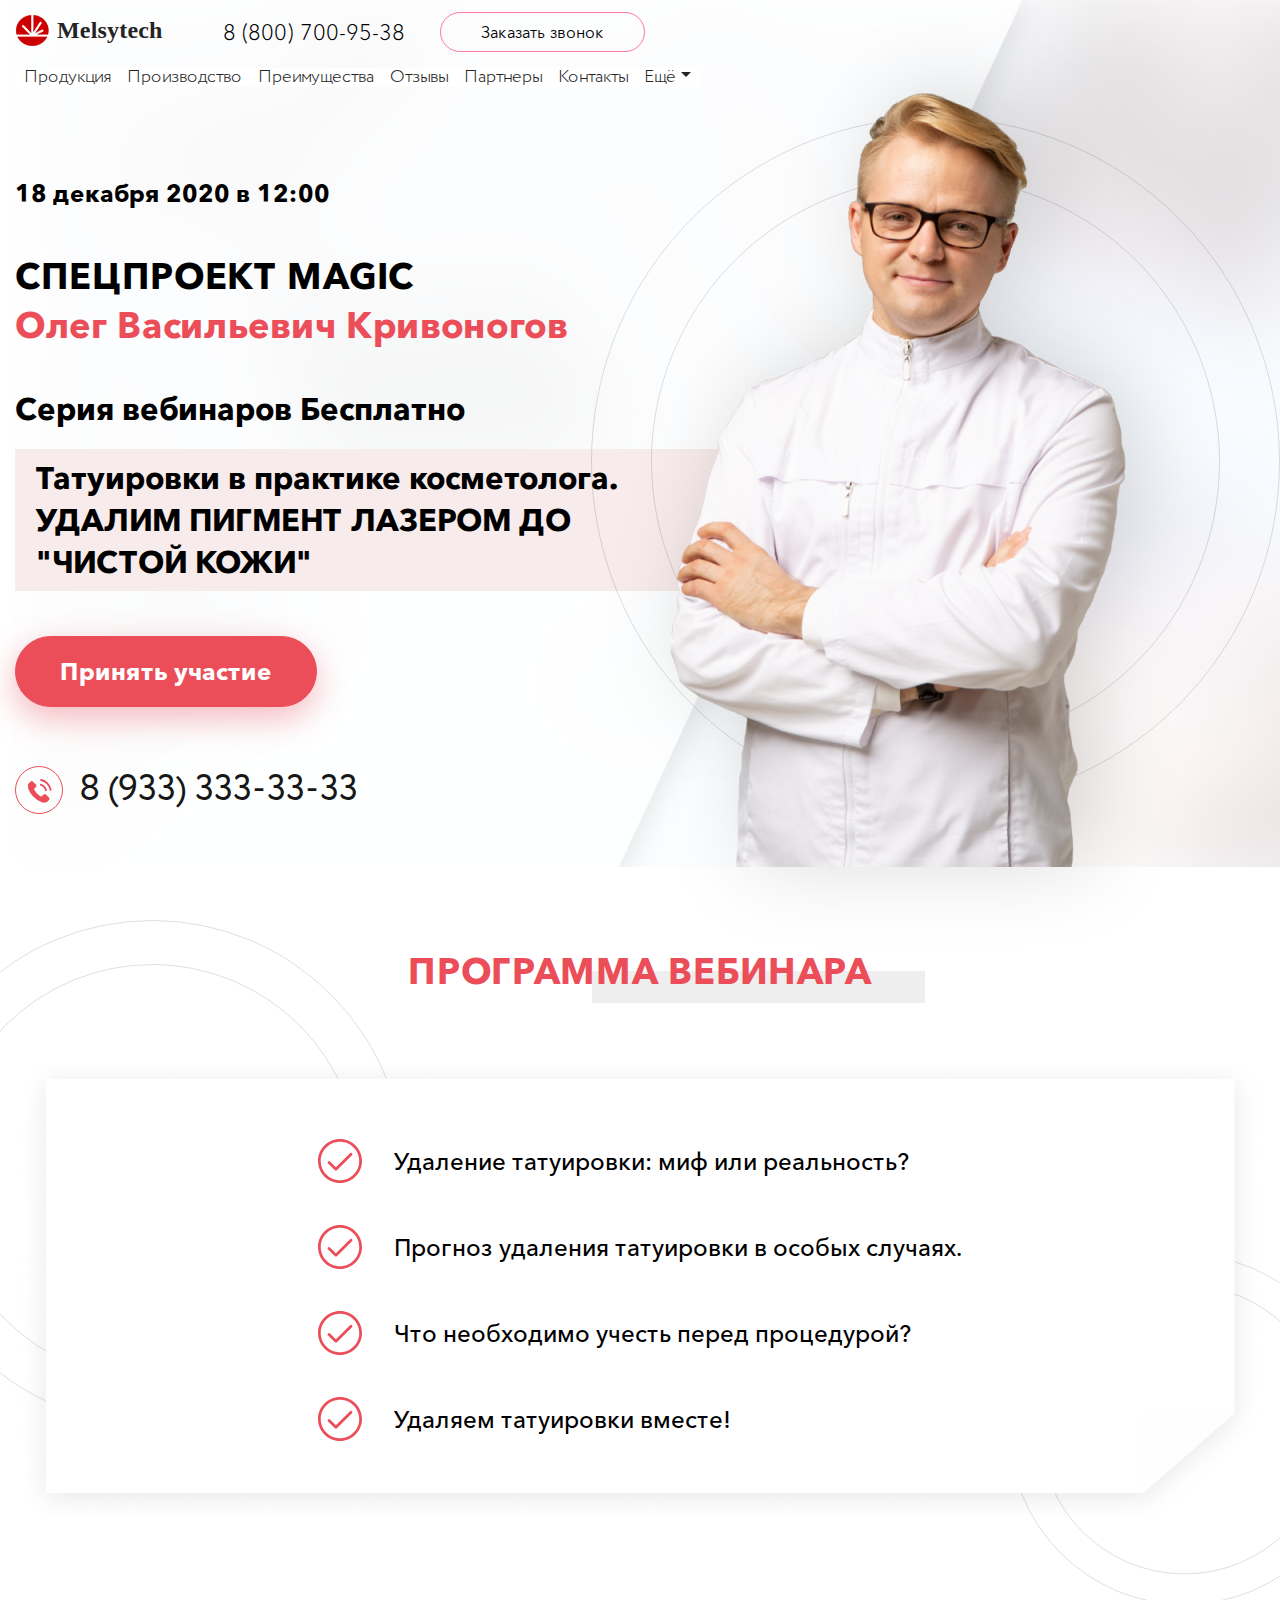
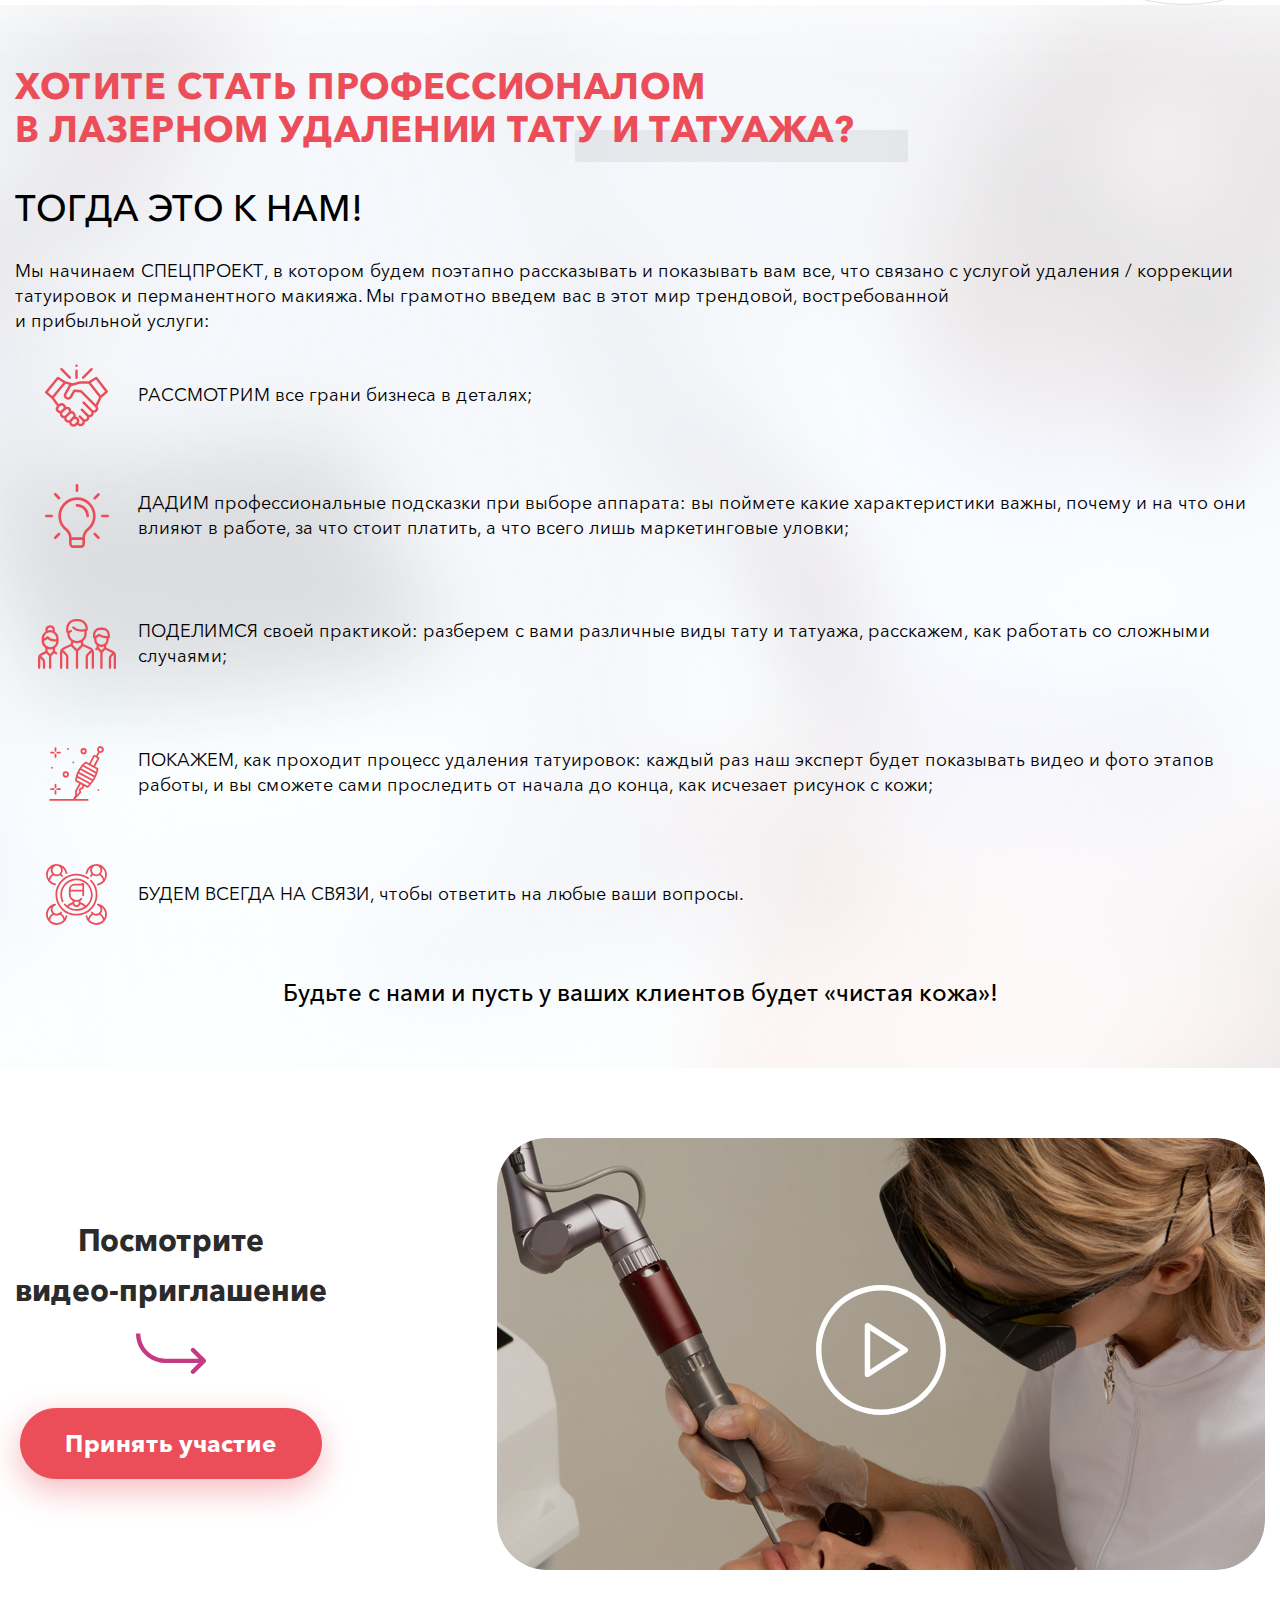
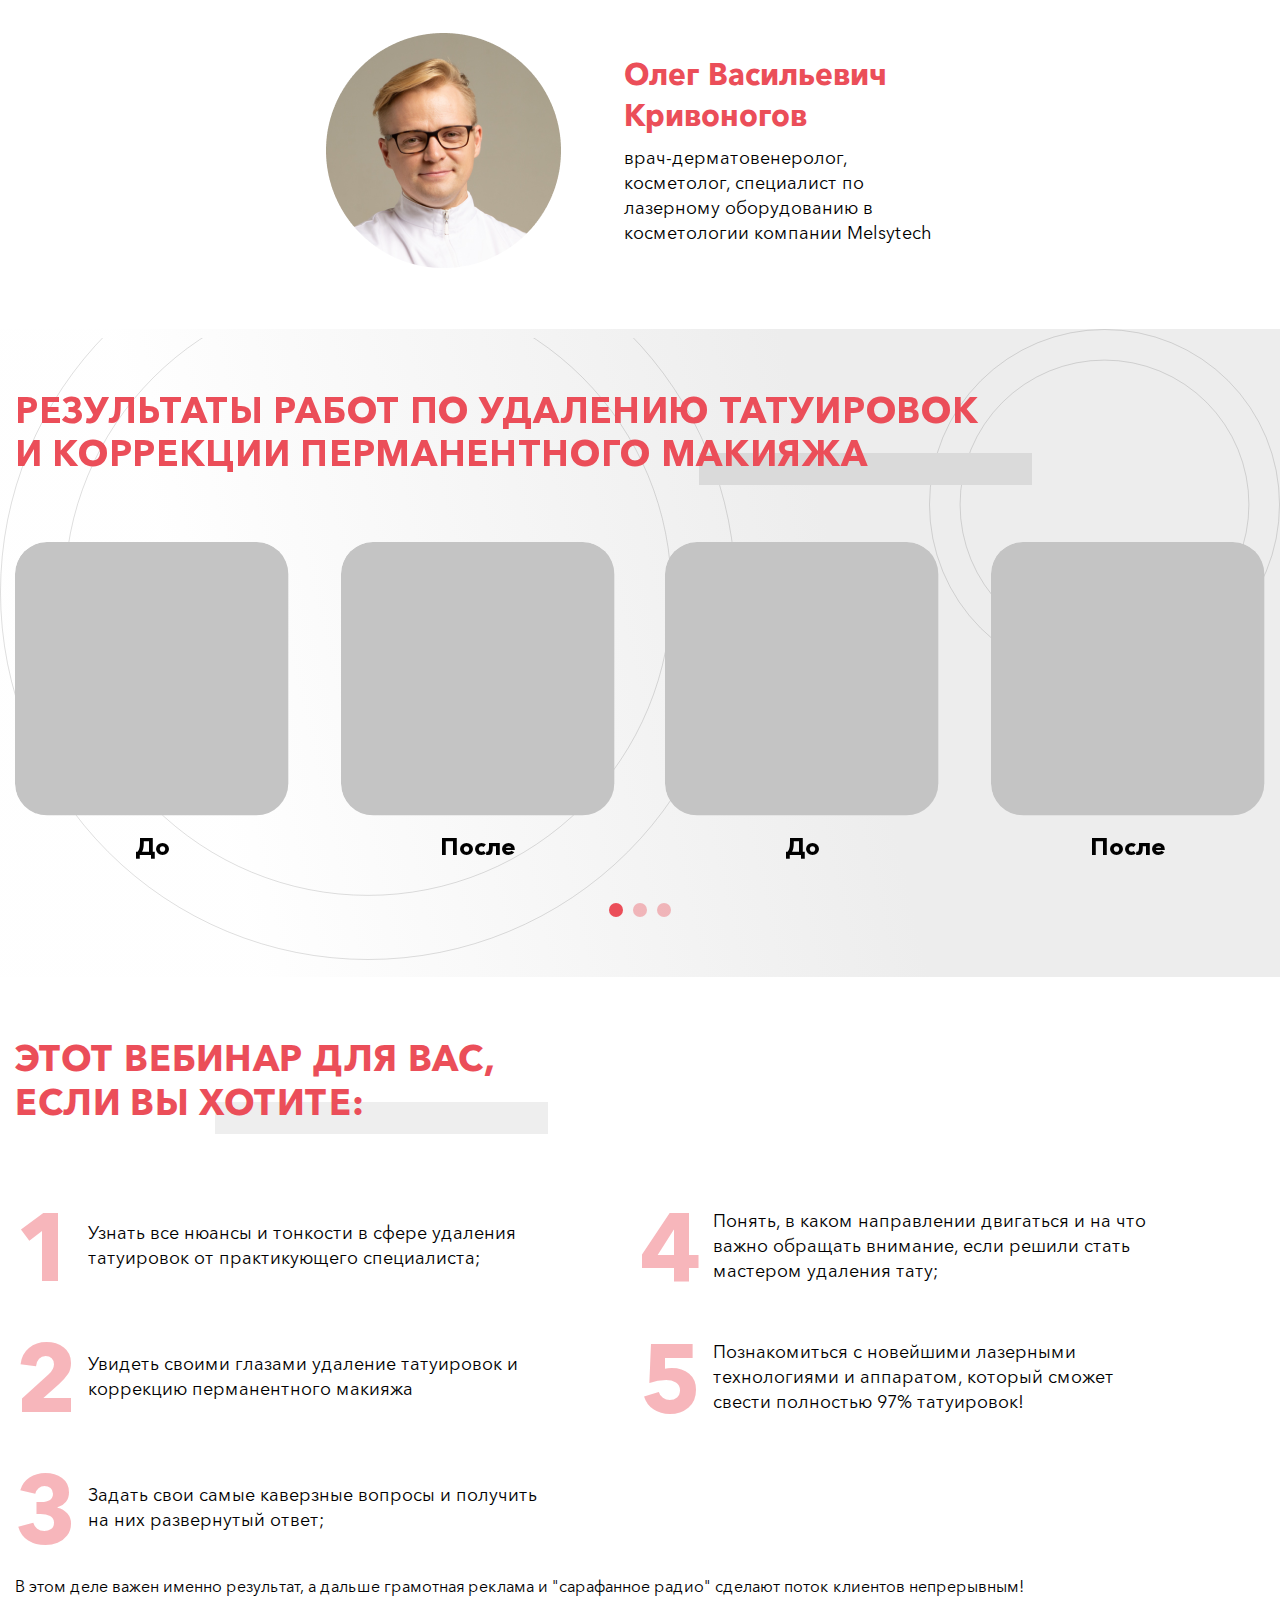
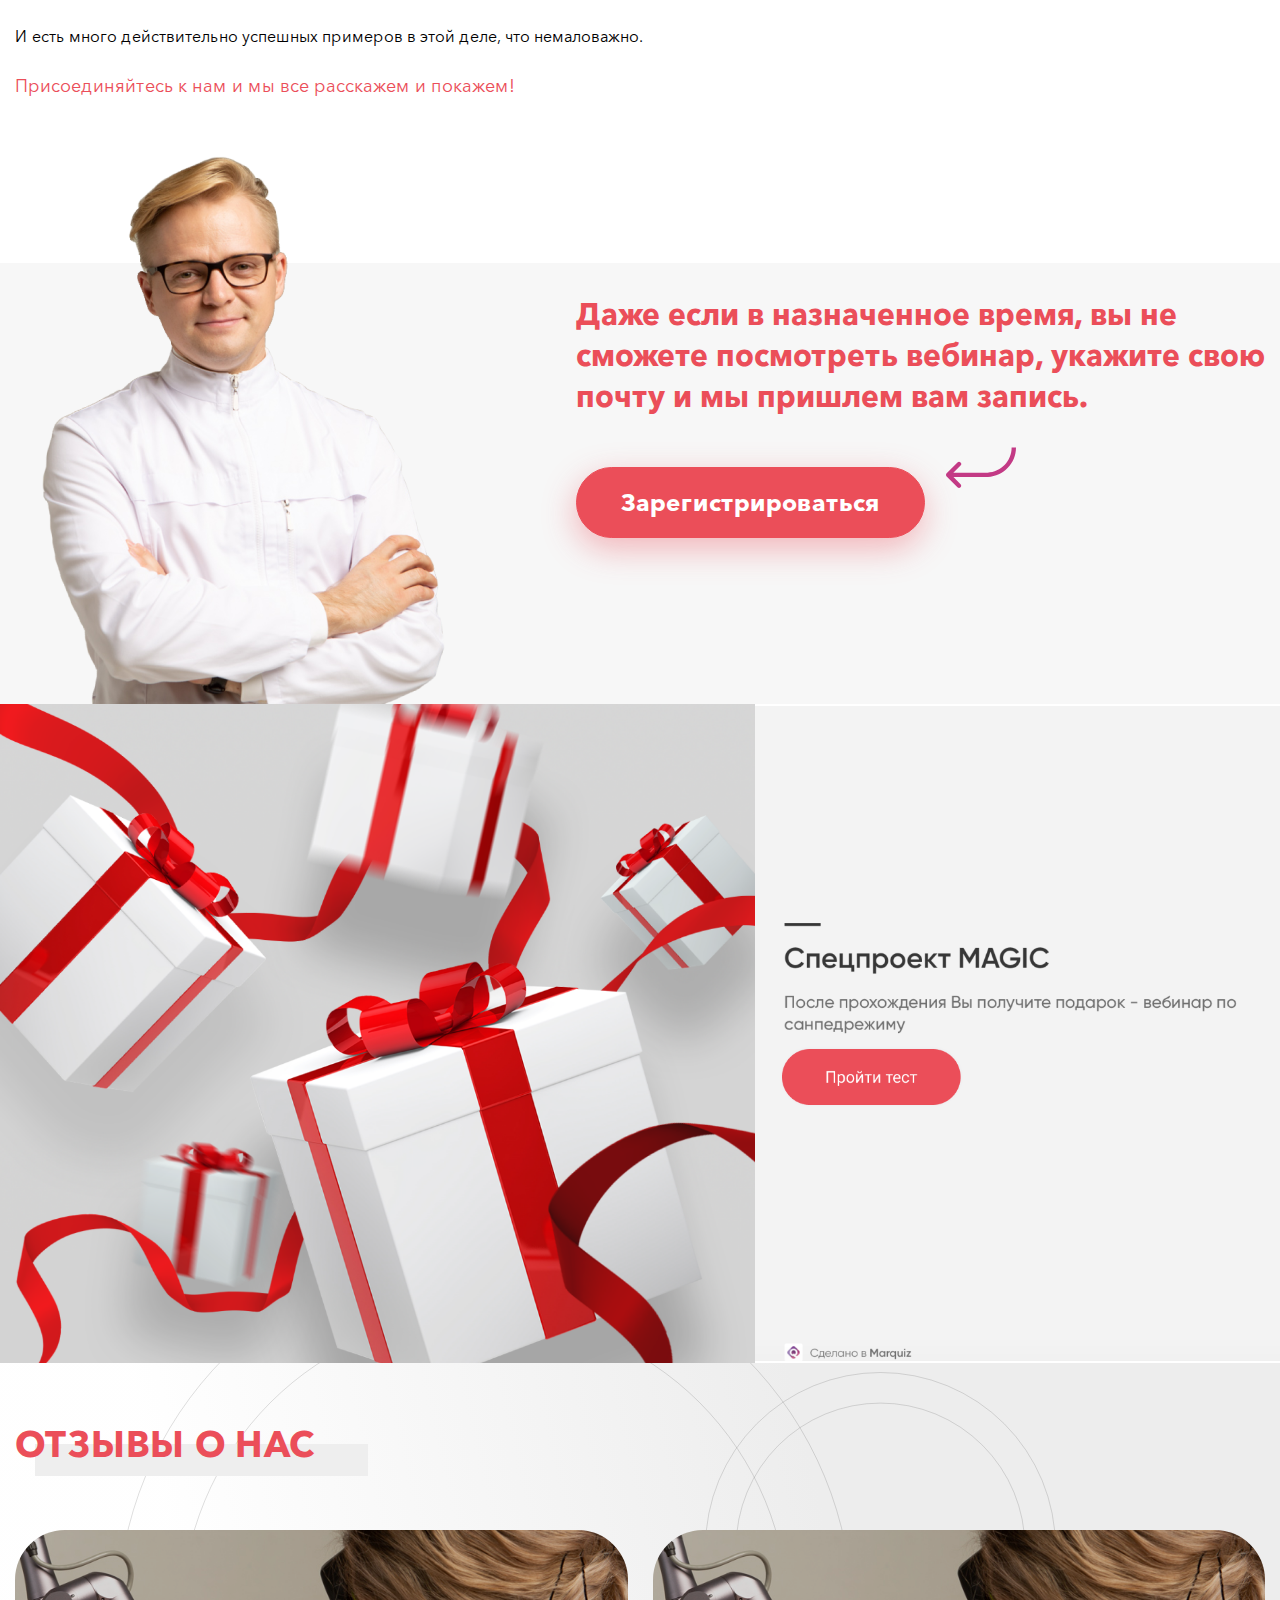
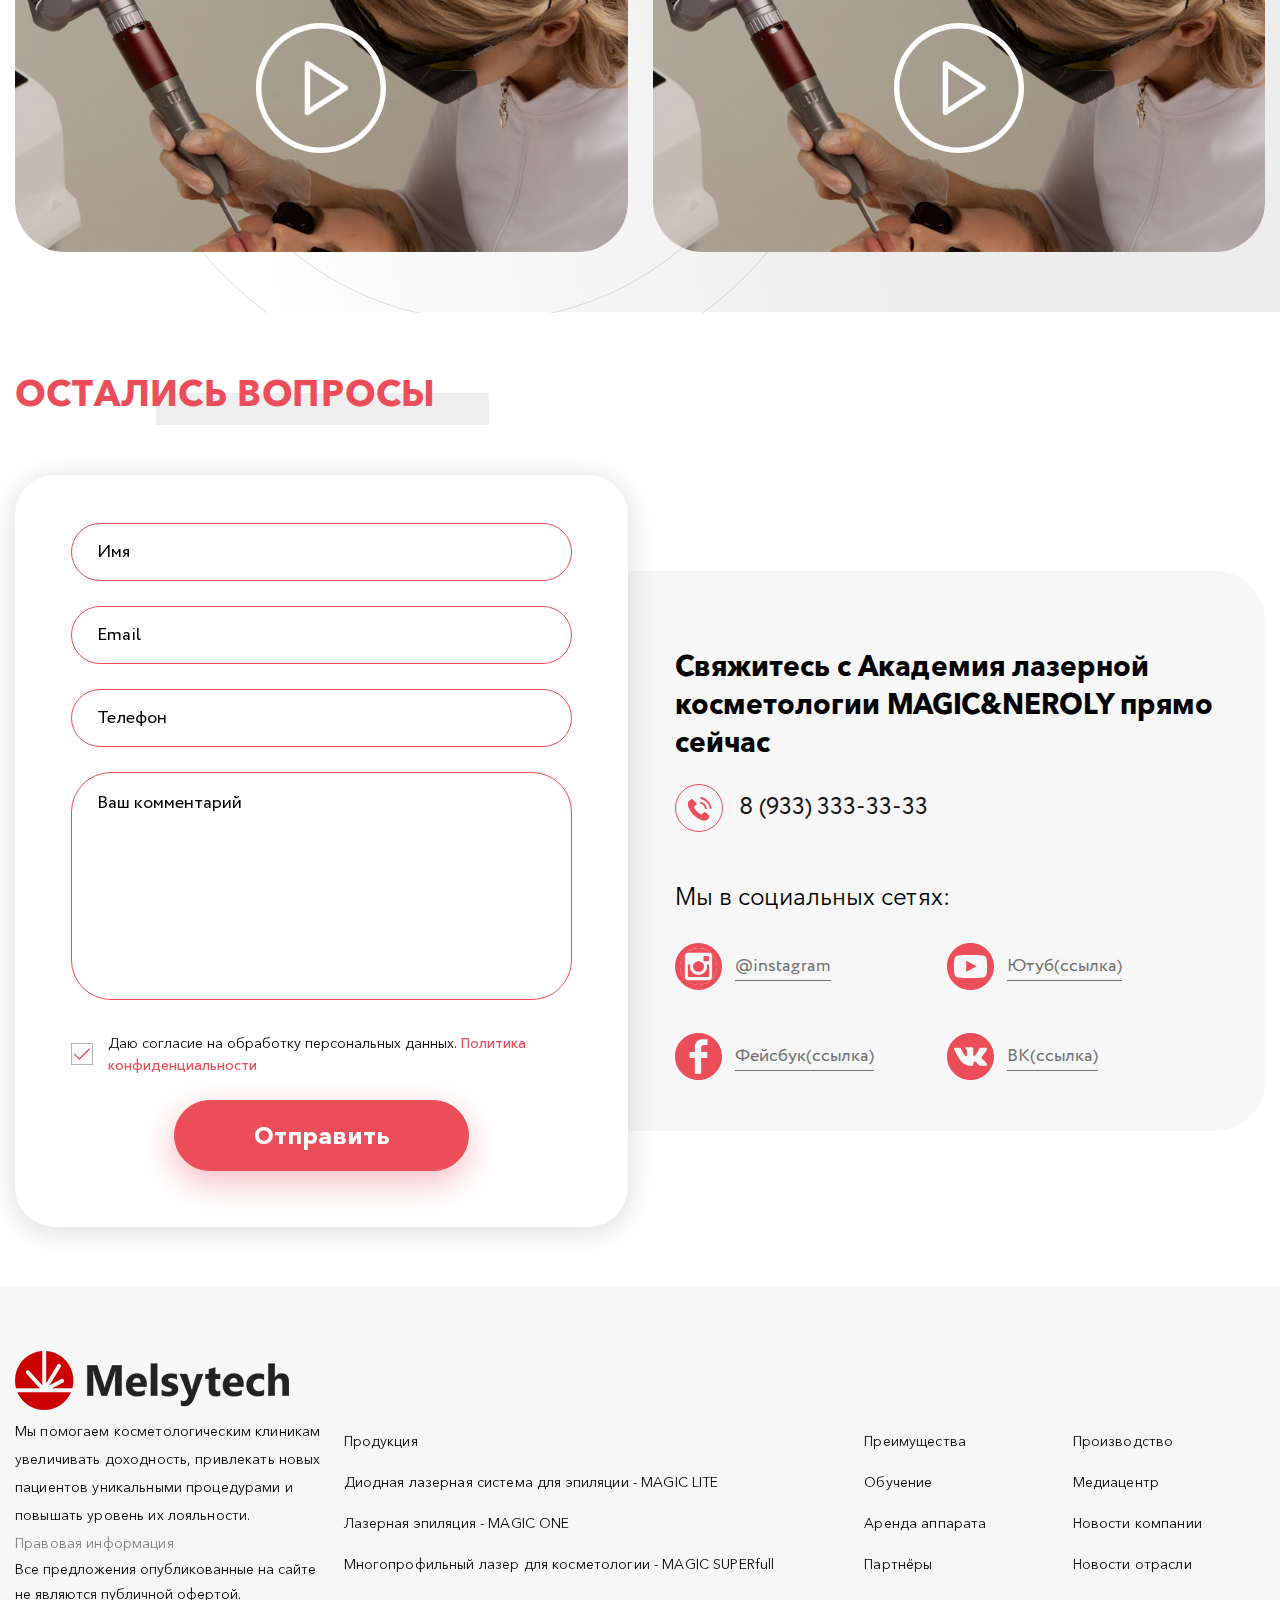
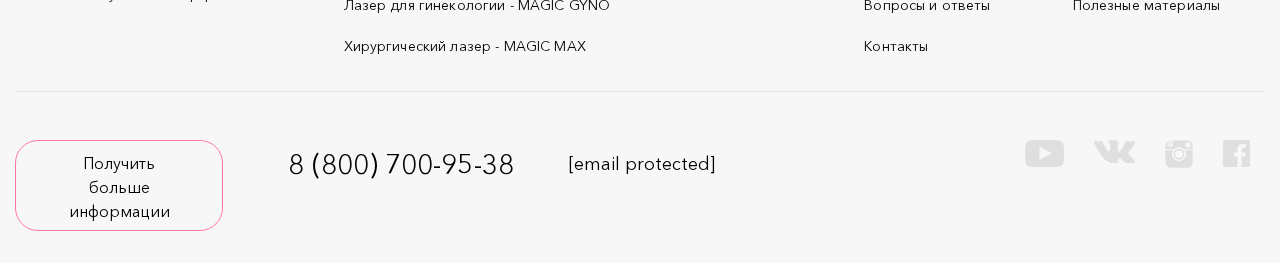
==== specproject.html @ d19458ba "add specproject page" ====
<!doctype html>
<html lang="ru">

<head>
  <!-- Required meta tags -->
  <meta charset="utf-8">
  <meta name="viewport" content="width=device-width, initial-scale=1, shrink-to-fit=no">

  <!-- Default CSS -->
  <link rel="stylesheet" media="all" href="./css/css_pSEHgID-V4VmDGfSqrvkkqEFLOm-zpzA_UMDF51PB4M.css" />
  <link rel="stylesheet" media="all" href="./css/css_j7OhJWzUs9A55HJG-12FuVq6Wwbp2AlneRuxqERbVkU.css" />
  <link rel="stylesheet" media="all" href="./css/css_Hq2mtmaqJSZX9ZZsW_N9668YguRRNv5N-fmL_kbcU0M.css" />

  <!-- Slick CSS -->
  <link rel="stylesheet" href="./css/include/slick.css">

  <!-- Styles -->
  <link rel="stylesheet" href="./css/app.min.css">
  <title>Title</title>
</head>

<body class="specproject">

  <header id="header" class="header with-carousel header--absolute" role="banner" aria-label="Шапка сайта">
    <nav class="navbar" id="navbar-top">
      <div class="container">
        <div class="navbar-expand-lg">
          <div class="row">
            <div class="wrapper-for-menu">
              <div class="top-nav-logo-tel">

                <section class="row region region-top-header">
                  <a href="/" title="Главная" rel="home" class="navbar-brand">
                    <img src="./images/dest/logo.png" alt="Главная" class="img-fluid d-inline-block align-top" />
                    <span class="ml-2 d-none d-md-inline">Melsytech</span>
                  </a>
                  <div id="block-block-for-phone-and-button-in-header"
                    class="block-with-phone-and-button-header block block-block-content block-block-contente2b92b1b-bab0-4127-a529-b491afe2fe18">


                    <div class="content">
                      <div class="row bs-1col block-content block-content--type-basic block-content--view-mode-default">

                        <div class="col-sm-12 col-lg-12 col-xl-12 bs-region bs-region--main">

                          <div
                            class="clearfix text-formatted field field--name-body field--type-text-with-summary field--label-hidden field__item">
                            <span><a href="tel:8 (800) 700-95-38">8 (800) 700-95-38</a></span>
                            <a href="/form/request-call"
                              class="btn btn-outline-primary webform-dialog webform-dialog-narrow button">Заказать
                              звонок</a></div>

                        </div>
                      </div>


                    </div>
                  </div>

                </section>

              </div>
              <button class="navbar-toggler navbar-toggler-right" type="button" data-toggle="collapse"
                data-target="#CollapsingNavbar" aria-controls="CollapsingNavbar" aria-expanded="false"
                aria-label="Toggle navigation">
                <svg xmlns="http://www.w3.org/2000/svg" viewBox="0 0 30 30" width="30" height="30" focusable="false">
                  <title>Menu</title>
                  <path stroke="currentColor" stroke-width="2" stroke-linecap="round" stroke-miterlimit="10"
                    d="M4 7h22M4 15h22M4 23h22"></path>
                </svg>
              </button>
            </div>
            <div class="collapse navbar-collapse" id="CollapsingNavbar">
              <nav role="navigation" aria-labelledby="block-lasermagic-main-menu-menu" id="block-lasermagic-main-menu"
                class="block block-menu navigation menu--main">

                <h2 class="sr-only" id="block-lasermagic-main-menu-menu">Основная навигация</h2>



                <ul class="clearfix nav navbar-nav">
                  <li class="nav-item">
                    <a href="/production" class="nav-link" data-drupal-link-system-path="node/8">Продукция</a>
                  </li>
                  <li class="nav-item">
                    <a href="/proizvodstvo" class="nav-link" data-drupal-link-system-path="node/11">Производство</a>
                  </li>
                  <li class="nav-item">
                    <a href="/preimuschestva" class="nav-link" data-drupal-link-system-path="node/9">Преимущества</a>
                  </li>
                  <li class="nav-item">
                    <a href="/testimonials" class="nav-link" data-drupal-link-system-path="node/228">Отзывы</a>
                  </li>
                  <li class="nav-item">
                    <a href="/partnery" class="nav-link" data-drupal-link-system-path="node/19">Партнеры</a>
                  </li>
                  <li class="nav-item">
                    <a href="/contacts" class="nav-link" data-drupal-link-system-path="node/12">Контакты</a>
                  </li>
                  <li class="nav-item menu-item--expanded dropdown">
                    <span class="nav-link dropdown-toggle" data-toggle="dropdown" aria-expanded="false"
                      aria-haspopup="true">Ещё</span>
                    <ul class="dropdown-menu">
                      <li class="dropdown-item">
                        <a href="/arenda-apparata" data-drupal-link-system-path="node/13">Аренда</a>
                      </li>
                      <li class="dropdown-item">
                        <a href="/mediacenter" data-drupal-link-system-path="mediacenter">Медиацентр</a>
                      </li>
                      <li class="dropdown-item">
                        <a href="/voprosy-i-otvety" data-drupal-link-system-path="node/323">Вопросы и ответы</a>
                      </li>
                      <li class="dropdown-item">
                        <a href="/obuchenie" data-drupal-link-system-path="node/275">Обучение</a>
                      </li>
                    </ul>

                  </li>
                </ul>



              </nav>


            </div>
          </div>
        </div>
      </div>
    </nav>
  </header>

  <main class="main">

    <section class="info">
      <div class="container">
        <div class="info__inner">
          <div class="info__date">
            18 декабря 2020 в 12:00
          </div>
          <h1 class="info__title">
            Спецпроект Magic
            <br>
            <span class="text__pink">
              Олег Васильевич Кривоногов
            </span>
          </h1>
          <div class="info__subtitle">
            Серия вебинаров Бесплатно
          </div>
          <div class="info__description__wrapper">
            <p class="info__description">
              Татуировки в практике косметолога. УДАЛИМ ПИГМЕНТ ЛАЗЕРОМ ДО "ЧИСТОЙ КОЖИ"
            </p>
          </div>

          <button class="btn btn__pink info__btn" type="button">
            Принять участие
          </button>
          <div class="info__phone">
            <img src="./images/dest/specproject/phone.svg" class="info__phone__icon" alt="phone">
            <a href="tel:89333333333" class="info__phone__link">
              8 (933) 333-33-33
            </a>
          </div>
        </div>
        <picture>
          <source srcset="./images/dest/specproject/info__circle--mobile.svg" media="(max-width: 1199px)" />
          <img src="./images/dest/specproject/info__circle.svg" alt="Circle" class="info__circle" />
        </picture>
        <img src="./images/dest/specproject/inf0__people.png" alt="info__people" class="info__people">
      </div>
    </section>

    <section class="programm">
      <div class="container">
        <h2 class="programm__title specproject__title">
          Программа вебинара
        </h2>
        <div class="programm__inner">

          <div class="programm__body">
            <div class="programm__body__wrapper">
              <div class="programm__item">
                <img src="./images/dest/specproject/ok.svg" alt="Ok" class="programm__icon">
                <span class="programm__text">
                  Удаление татуировки: миф или реальность?
                </span>
              </div>

              <div class="programm__item">
                <img src="./images/dest/specproject/ok.svg" alt="Ok" class="programm__icon">
                <span class="programm__text">
                  Прогноз удаления татуировки в особых случаях.
                </span>
              </div>

              <div class="programm__item">
                <img src="./images/dest/specproject/ok.svg" alt="Ok" class="programm__icon">
                <span class="programm__text">
                  Что необходимо учесть перед процедурой?
                </span>
              </div>

              <div class="programm__item">
                <img src="./images/dest/specproject/ok.svg" alt="Ok" class="programm__icon">
                <span class="programm__text">
                  Удаляем татуировки вместе!
                </span>
              </div>

            </div>
          </div>
        </div>

        <picture>
          <source srcset="./images/dest/specproject/programm__circle--1--mobile.svg" media="(max-width: 767px)" />
          <img src="./images/dest/specproject/programm__circle--1.svg" alt="programm__circle"
            class="programm__circle programm__circle--1">
        </picture>

        <picture>
          <source srcset="./images/dest/specproject/programm__circle--2--mobile.svg" media="(max-width: 767px)" />
          <img src="./images/dest/specproject/programm__circle--2.svg" alt="programm__circle"
            class="programm__circle programm__circle--2">
        </picture>
      </div>
    </section>

    <section class="profession">
      <div class="container">
        <div class="profession__inner">
          <h2 class="professional__title specproject__title">
            Хотите стать профессионалом<br>
            в лазерном удалении тату и татуажа?
          </h2>
          <h3 class="professional__subtitle">
            Тогда это к нам!
          </h3>
          <p class="professional__text">
            Мы начинаем СПЕЦПРОЕКТ, в котором будем поэтапно рассказывать и показывать вам все, что связано с услугой
            удаления / коррекции татуировок и перманентного макияжа. Мы грамотно введем вас в этот мир трендовой,
            востребованной<br class="no-md">
            и прибыльной услуги:
          </p>

          <div class="professional__list">

            <div class="professional__item">
              <div class="professional__icon__wrapper">
                <img src="./images/dest/specproject/professional/1.svg" alt="professional__icon"
                  class="professional__icon">
              </div>
              <span class="professional__item__text">
                РАССМОТРИМ все грани бизнеса в деталях;
              </span>
            </div>

            <div class="professional__item">
              <div class="professional__icon__wrapper">
                <img src="./images/dest/specproject/professional/2.svg" alt="professional__icon"
                  class="professional__icon">
              </div>
              <span class="professional__item__text">
                ДАДИМ профессиональные подсказки при выборе аппарата: вы поймете какие характеристики важны, почему и на
                что они влияют в работе, за что стоит платить, а что всего лишь маркетинговые уловки;
              </span>
            </div>

            <div class="professional__item">
              <div class="professional__icon__wrapper">
                <img src="./images/dest/specproject/professional/3.svg" alt="professional__icon"
                  class="professional__icon">
              </div>
              <span class="professional__item__text">
                ПОДЕЛИМСЯ своей практикой: разберем с вами различные виды тату и татуажа, расскажем, как работать со
                сложными случаями;
              </span>
            </div>

            <div class="professional__item">
              <div class="professional__icon__wrapper">
                <img src="./images/dest/specproject/professional/4.svg" alt="professional__icon"
                  class="professional__icon">
              </div>
              <span class="professional__item__text">
                ПОКАЖЕМ, как проходит процесс удаления татуировок: каждый раз наш эксперт будет показывать видео и фото
                этапов работы, и вы сможете сами проследить от начала до конца, как исчезает рисунок с кожи;
              </span>
            </div>

            <div class="professional__item">
              <div class="professional__icon__wrapper">
                <img src="./images/dest/specproject/professional/5.svg" alt="professional__icon"
                  class="professional__icon">
              </div>
              <span class="professional__item__text">
                БУДЕМ ВСЕГДА НА СВЯЗИ, чтобы ответить на любые ваши вопросы.
              </span>
            </div>

          </div>

          <div class="professional__footer">
            Будьте с нами и пусть у ваших клиентов будет «чистая кожа»!
          </div>

        </div>
      </div>
    </section>

    <section class="offer">
      <div class="container">
        <div class="offer__inner">
          <div class="offer__top">

            <div class="offer__info">
              <h3 class="offer__title">
                Посмотрите<br><br class="no-md">
                видео-приглашение
              </h3>
              <img src="./images/dest/specproject/offer__arrow.svg" alt="arrow" class="offer__icon">
              <button class="btn btn__pink offer__btn" type="button">
                Принять участие
              </button>
            </div>

            <div class="offer__video__item">
              <!-- <video class="offer__video">
                <source src="./" type="video/mp4">
              </video> -->
              <img src="./images/dest/specproject/video.png" alt="video" class="offer__video">
              <div class="offer__video__mask">
                <button type="button" class="offer__video__play">
                  <img src="./images/dest/specproject/play.svg" alt="play">
                </button>
              </div>
            </div>

          </div>

          <div class="offer__bot">
            <div class="offer__bot__item">
              <img src="./images/dest/specproject/offer__people.png" alt="Avatar" class="offer__avatar">
              <div class="offer__about">
                <h4 class="offer__name">
                  Олег Васильевич Кривоногов
                </h4>
                <p class="offer__description">
                  врач-дерматовенеролог, косметолог, специалист по лазерному оборудованию в косметологии компании
                  Мelsytech
                </p>
              </div>
            </div>
          </div>
        </div>
      </div>
    </section>

    <section class="results">
      <div class="container">
        <div class="results__inner">
          <h2 class="results__title specproject__title">
            Результаты работ по удалению татуировок<br>
            и коррекции перманентного макияжа
          </h2>

          <div class="results__wrapper" id="resultsSlider">


            <div class="results__slide">

              <div class="results__item">

                <div class="results__item__before">
                  <img src="./images/dest/specproject/result__slide.svg" alt="result__slide" class="results__item__img">
                  <div class="results__text">
                    До
                  </div>
                </div>

                <div class="results__item__after">
                  <img src="./images/dest/specproject/result__slide.svg" alt="result__slide" class="results__item__img">
                  <div class="results__text">
                    После
                  </div>
                </div>

              </div>

              <div class="results__item no-md">

                <div class="results__item__before">
                  <img src="./images/dest/specproject/result__slide.svg" alt="result__slide" class="results__item__img">
                  <div class="results__text">
                    До
                  </div>
                </div>

                <div class="results__item__after">
                  <img src="./images/dest/specproject/result__slide.svg" alt="result__slide" class="results__item__img">
                  <div class="results__text">
                    После
                  </div>
                </div>

              </div>

            </div>

            <div class="results__slide">

              <div class="results__item">

                <div class="results__item__before">
                  <img src="./images/dest/specproject/result__slide.svg" alt="result__slide" class="results__item__img">
                  <div class="results__text">
                    До
                  </div>
                </div>

                <div class="results__item__after">
                  <img src="./images/dest/specproject/result__slide.svg" alt="result__slide" class="results__item__img">
                  <div class="results__text">
                    После
                  </div>
                </div>

              </div>

              <div class="results__item no-md">

                <div class="results__item__before">
                  <img src="./images/dest/specproject/result__slide.svg" alt="result__slide" class="results__item__img">
                  <div class="results__text">
                    До
                  </div>
                </div>

                <div class="results__item__after">
                  <img src="./images/dest/specproject/result__slide.svg" alt="result__slide" class="results__item__img">
                  <div class="results__text">
                    После
                  </div>
                </div>

              </div>

            </div>

            <div class="results__slide">

              <div class="results__item">

                <div class="results__item__before">
                  <img src="./images/dest/specproject/result__slide.svg" alt="result__slide" class="results__item__img">
                  <div class="results__text">
                    До
                  </div>
                </div>

                <div class="results__item__after">
                  <img src="./images/dest/specproject/result__slide.svg" alt="result__slide" class="results__item__img">
                  <div class="results__text">
                    После
                  </div>
                </div>

              </div>

              <div class="results__item no-md">

                <div class="results__item__before">
                  <img src="./images/dest/specproject/result__slide.svg" alt="result__slide" class="results__item__img">
                  <div class="results__text">
                    До
                  </div>
                </div>

                <div class="results__item__after">
                  <img src="./images/dest/specproject/result__slide.svg" alt="result__slide" class="results__item__img">
                  <div class="results__text">
                    После
                  </div>
                </div>

              </div>

            </div>

          </div>

          <div class="slider__nav">
            <div class="slider__nav__wrapper" id="resultsNav">

              <div class="slider__nav__item">
                <span></span>
              </div>

              <div class="slider__nav__item">
                <span></span>
              </div>

              <div class="slider__nav__item">
                <span></span>
              </div>

            </div>
          </div>



        </div>



        <picture>
          <source srcset="./images/dest/specproject/results__circle--1--mob.svg" media="(max-width: 1199px)" />
          <img src="./images/dest/specproject/results__circle--1.svg" alt="Circle"
            class="results__circle results__circle--1">
        </picture>

        <picture>
          <source srcset="./images/dest/specproject/results__circle--2--mob.svg" media="(max-width: 1199px)" />
          <img src="./images/dest/specproject/results__circle--2.svg" alt="Circle"
            class="results__circle results__circle--2">
        </picture>
      </div>
    </section>

    <section class="vebinar">
      <div class="container">
        <div class="vebinar__inner">
          <h2 class="vebinar__title specproject__title">
            Этот вебинар для вас,<br class="no-md">
            если вы хотите:
          </h2>

          <div class="vebinar__list">

            <div class="vebinar__item">
              <span class="vebinar__number">
                1
              </span>
              <p class="vebinar__item__text">
                Узнать все нюансы и тонкости в сфере удаления татуировок от практикующего специалиста;
              </p>
            </div>

            <div class="vebinar__item">
              <span class="vebinar__number">
                4
              </span>
              <p class="vebinar__item__text">
                Понять, в каком направлении двигаться и на что важно обращать внимание, если решили стать мастером
                удаления тату;
              </p>
            </div>

            <div class="vebinar__item">
              <span class="vebinar__number">
                2
              </span>
              <p class="vebinar__item__text">
                Увидеть своими глазами удаление татуировок и коррекцию перманентного макияжа
              </p>
            </div>

            <div class="vebinar__item">
              <span class="vebinar__number">
                5
              </span>
              <p class="vebinar__item__text">
                Познакомиться с новейшими лазерными технологиями и аппаратом, который сможет свести полностью 97%
                татуировок!
              </p>
            </div>

            <div class="vebinar__item">
              <span class="vebinar__number">
                3
              </span>
              <p class="vebinar__item__text">
                Задать свои самые каверзные вопросы и получить на них развернутый ответ;
              </p>
            </div>

          </div>


          <div class="vebinar__bot">

            <p class="vebinar__text">
              В этом деле важен именно результат, а дальше грамотная реклама и "сарафанное радио" сделают поток клиентов
              непрерывным!
            </p>

            <p class="vebinar__text">
              И есть много действительно успешных примеров в этой деле, что немаловажно.
            </p>

            <p class="vebinar__text vebinar__text--special">
              Присоединяйтесь к нам и мы все расскажем и покажем!
            </p>
          </div>

        </div>
      </div>
    </section>

    <section class="send">
      <div class="container">
        <div class="send__inner">
          <img src="./images/dest/specproject/send__people.png" alt="send__people" class="send__people">
          <div class="send__content">
            <h3 class="send__title">
              Даже если в назначенное время, вы не<br class="no-md">
              сможете посмотреть вебинар, укажите свою<br class="no-md">
              почту и мы пришлем вам запись.
            </h3>
            <div class="send__btn__wrapper">
              <button class="btn btn__pink send__btn" type="button">
                Зарегистрироваться
              </button>
              <img src="./images/dest/specproject/send__arrow.svg" alt="Arrow" class="send__arrow">
            </div>
          </div>
        </div>
      </div>
      <div class="send__bg"></div>
    </section>

    <div class="test">




      <picture>
        <source srcset="./images/dest/specproject/specproject__img--mobile.png" media="(max-width: 767px)" />
        <img src="./images/dest/specproject/specproject__img.png" alt="Img" class="test__img__left">
      </picture>

      <picture>
        <source srcset="./images/dest/specproject/specproject__img-2--mobile.png" media="(max-width: 767px)" />
        <img src="./images/dest/specproject/specproject__img-2.png" alt="Img" class="test__img__right">
      </picture>

      <!-- <div class="test__inner">
        <div class="container">
          <div class="test__info">
            <h2 class="test__title">
            </h2>
            <p class="test__text"></p>
            <button class="btn btn__pink test__btn" type="button">
              Пройти тест
            </button>
          </div>
        </div>
      </div> -->

    </div>

    <div class="reviews">
      <div class="container">
        <h2 class="reviews__title specproject__title">
          Отзывы о нас
        </h2>
        <div class="reviews__wrapper">

          <div class="offer__video__item reviews__item">
            <!-- <video class="offer__video">
              <source src="./videos/" type="video/mp4">
            </video> -->
            <img src="./images/dest/specproject/video.png" alt="video" class="offer__video">
            <div class="offer__video__mask">
              <button type="button" class="offer__video__play">
                <img src="./images/dest/specproject/play.svg" alt="play">
              </button>
            </div>
          </div>

          <div class="offer__video__item reviews__item">
            <!-- <video class="offer__video">
              <source src="./videos/" type="video/mp4">
            </video> -->
            <img src="./images/dest/specproject/video.png" alt="video" class="offer__video">
            <div class="offer__video__mask">
              <button type="button" class="offer__video__play">
                <img src="./images/dest/specproject/play.svg" alt="play">
              </button>
            </div>
          </div>

        </div>
      </div>

      <picture>
        <source srcset="./images/dest/specproject/results__circle--1--mobile.svg" media="(max-width: 1199px)" />
        <img src="./images/dest/specproject/reviews__circle--1.svg" alt="Circle"
          class="reviews__circle reviews__circle--1">
      </picture>


      <img src="./images/dest/specproject/reviews__circle--2.svg" alt="Circle"
        class="reviews__circle reviews__circle--2 no-md">
    </div>

    <section class="rest">
      <div class="container">
        <h2 class="rest__title specproject__title">
          Остались вопросы
        </h2>
        <div class="rest__inner">
          <form action="/" class="form contact__form specproject__form">
            <div class="form__wrapper">
              <div class="form__item">
                <input placeholder="Имя" type="text" id="name" name="name" class="form__input" required>
              </div>

              <div class="form__item">
                <input placeholder="Email" type="email" id="email" name="email" class="form__input" required>
              </div>

              <div class="form__item">
                <input placeholder="Телефон" type="tel" id="tel" name="tel" class="form__input input__phone" required>
              </div>

              <div class="form__item">
                <textarea name="comment" id="comment" placeholder="Ваш комментарий"
                  class="form__input form__input--textarea"></textarea>
              </div>

              <div class="form__checkbox__item__wrapper">
                <input type="checkbox" class="form__checkbox" id="person" name="person" value="yes" checked>
                <label for="person" class="form__checkbox__label">
                  <span class="form__checkbox__wrapper">
                    Даю согласие на обработку персональных данных. <a href="#" class="form__checkbox__link">Политика
                      конфиденциальности</a>
                  </span>
                </label>
              </div>

              <div class="btn__center">
                <button type="submit" class="btn btn__pink rest__btn">
                  Отправить
                </button>
              </div>
            </div>
          </form>

          <div class="rest__info">
            <div class="rest__info__wrapper">

              <h3 class="rest__inner__title">
                Свяжитесь с Академия лазерной косметологии MAGIC&NEROLY прямо сейчас
              </h3>

              <div class="info__phone rest__phone">
                <img src="./images/dest/specproject/phone.svg" class="info__phone__icon" alt="phone">
                <a href="tel:89333333333" class="info__phone__link">
                  8 (933) 333-33-33
                </a>
              </div>

              <div class="rest__social">
                <h4 class="rest__social__title">
                  Мы в социальных сетях:
                </h4>

                <div class="rest__social__list">


                  <div class="rest__social__item">
                    <img src="./images/dest/specproject/social/inst.svg" alt="Instagram" class="rest__social__icon">
                    <a href="#" class="rest__social__link">
                      @instagram
                    </a>
                  </div>

                  <div class="rest__social__item">
                    <img src="./images/dest/specproject/social/youtube.svg" alt="youtube" class="rest__social__icon">
                    <a href="#" class="rest__social__link">
                      Ютуб(ссылка)
                    </a>
                  </div>

                  <div class="rest__social__item">
                    <img src="./images/dest/specproject/social/facebook.svg" alt="facebook" class="rest__social__icon">
                    <a href="#" class="rest__social__link">
                      Фейсбук(ссылка)
                    </a>
                  </div>

                  <div class="rest__social__item">
                    <img src="./images/dest/specproject/social/vk.svg" alt="vk" class="rest__social__icon">
                    <a href="#" class="rest__social__link">
                      ВК(ссылка)
                    </a>
                  </div>

                </div>
              </div>

            </div>
          </div>
        </div>
      </div>

      <div class="rest__bg"></div>
    </section>

  </main>

  <footer class="specproject__footer site-footer parallax_bottom">
    <div class="container-fluid">
      <div class="site-footer__top clearfix">
        <div class="container">
          <section class="row region region-footer-first mt-5 mb-4">
            <div id="block-block-for-logo-and-info-in-footer"
              class="block-footer-1 block block-block-content block-block-contentd25ac7ab-7446-4fb9-8442-0f6b44b1a794">


              <div class="content">
                <div class="row bs-1col block-content block-content--type-basic block-content--view-mode-default">

                  <div class="col-sm-12 col-lg-12 col-xl-12 bs-region bs-region--main">

                    <div
                      class="clearfix text-formatted field field--name-body field--type-text-with-summary field--label-hidden field__item">
                      <p><a href="https://magicprodo.ru/"><img alt="Лого" data-entity-type="file"
                            data-entity-uuid="65def73d-9a71-4398-b2c8-cfa9a5104dd4"
                            src="./images/dest/footer__logo.png" /></a>
                      </p>

                      <p class="branding-text-footer">Мы помогаем косметологическим клиникам увеличивать
                        доходность, привлекать новых пациентов уникальными процедурами и повышать уровень их
                        лояльности.</p>

                      <p><a class="branding-text-footer branding-link-footer" href="/privacy-policy">Правовая
                          информация</a></p>

                      <p style="font-size: 14px;">Все предложения опубликованные на сайте не являются публичной
                        офертой.</p>
                    </div>

                  </div>
                </div>


              </div>
            </div>
            <nav role="navigation" aria-labelledby="block-menu-in-footer-1-menu" id="block-menu-in-footer-1"
              class="block-footer-2 block block-menu navigation menu--menu-in-footer-1">

              <h2 class="sr-only" id="block-menu-in-footer-1-menu">Меню в футере 1</h2>



              <ul class="clearfix nav">
                <li class="nav-item">
                  <a href="/production" class="nav-link" data-drupal-link-system-path="node/8">Продукция</a>
                </li>
                <li class="nav-item">
                  <a href="/magic-lite" class="nav-link" data-drupal-link-system-path="node/229">Диодная лазерная
                    система для эпиляции - MAGIC LITE</a>
                </li>
                <li class="nav-item">
                  <a href="/magic-one" class="nav-link" data-drupal-link-system-path="node/1">Лазерная эпиляция -
                    MAGIC ONE</a>
                </li>
                <li class="nav-item">
                  <a href="/magic-super-full" class="nav-link" data-drupal-link-system-path="node/254">Многопрофильный
                    лазер для косметологии - MAGIC
                    SUPERfull</a>
                </li>
                <li class="nav-item">
                  <a href="/magic-gyno" class="nav-link" data-drupal-link-system-path="node/4">Лазер для
                    гинекологии - MAGIC GYNO</a>
                </li>
                <li class="nav-item">
                  <a href="/magic-max" class="nav-link" data-drupal-link-system-path="node/5">Хирургический лазер
                    - MAGIC MAX</a>
                </li>
              </ul>



            </nav>
            <nav role="navigation" aria-labelledby="block-menu-in-footer-2-menu" id="block-menu-in-footer-2"
              class="block-footer-3 block block-menu navigation menu--menu-in-footer-2">

              <h2 class="sr-only" id="block-menu-in-footer-2-menu">Меню в футере 2</h2>



              <ul class="clearfix nav">
                <li class="nav-item">
                  <a href="/preimuschestva" class="nav-link" data-drupal-link-system-path="node/9">Преимущества</a>
                </li>
                <li class="nav-item">
                  <a href="/obuchenie" class="nav-link" data-drupal-link-system-path="node/275">Обучение</a>
                </li>
                <li class="nav-item">
                  <a href="/arenda-apparata" class="nav-link" data-drupal-link-system-path="node/13">Аренда
                    аппарата</a>
                </li>
                <li class="nav-item">
                  <a href="/partnery" class="nav-link" data-drupal-link-system-path="node/19">Партнёры</a>
                </li>
                <li class="nav-item">
                  <a href="/voprosy-i-otvety" class="nav-link" data-drupal-link-system-path="node/323">Вопросы и
                    ответы</a>
                </li>
                <li class="nav-item">
                  <a href="/contacts" class="nav-link" data-drupal-link-system-path="node/12">Контакты</a>
                </li>
              </ul>



            </nav>
            <nav role="navigation" aria-labelledby="block-menu-in-footer-3-menu" id="block-menu-in-footer-3"
              class="block-footer-4 block block-menu navigation menu--menu-in-footer-3">

              <h2 class="sr-only" id="block-menu-in-footer-3-menu">Меню в футере 3</h2>



              <ul class="clearfix nav">
                <li class="nav-item">
                  <a href="/proizvodstvo" class="nav-link" data-drupal-link-system-path="node/11">Производство</a>
                </li>
                <li class="nav-item">
                  <a href="/mediacenter" class="nav-link" data-drupal-link-system-path="mediacenter">Медиацентр</a>
                </li>
                <li class="nav-item">
                  <a href="/dev" class="nav-link" data-drupal-link-system-path="node/18">Новости компании</a>
                </li>
                <li class="nav-item">
                  <a href="/dev" class="nav-link" data-drupal-link-system-path="node/18">Новости отрасли</a>
                </li>
                <li class="nav-item">
                  <a href="" class="nav-link">Полезные материалы</a>
                </li>
              </ul>



            </nav>

          </section>
          <hr>
        </div>




      </div>
      <div class="site-footer__bottom">
        <div class="container">
          <section class="row region region-footer-fifth">
            <div id="block-block-for-phone-links-and-email-in-footer"
              class="col-md-12 mt-4 block block-block-content block-block-content2802f2a2-1aac-4e63-b4dd-2a575f2d80d1">


              <div class="content">
                <div class="row bs-1col block-content block-content--type-basic block-content--view-mode-default">

                  <div class="col-sm-12 col-lg-12 col-xl-12 bs-region bs-region--main">

                    <div
                      class="clearfix text-formatted field field--name-body field--type-text-with-summary field--label-hidden field__item">
                      <div class="row block-footer-bottom">
                        <a href="/form/request-call"
                          class="webform-dialog webform-dialog-narrow button btn btn-outline-primary col-xl-3 col-lg-2 col-md-3 link-button"
                          href="#">Получить больше информации</a>
                        <div class="col-xl-6 col-lg-7 col-md-8 phone-email">
                          <span class="phone"><a href="tel:8 (800) 700-95-38">8 (800) 700-95-38</a></span>
                          <span class="email"><a
                              href="/cdn-cgi/l/email-protection#036a6d656c436e62646a6073716c676c2d7176"><span
                                class="__cf_email__"
                                data-cfemail="c5acaba3aa85a8a4a2aca6b5b7aaa1aaebb7b0">[email&#160;protected]</span></a></span>
                        </div>
                        <div class="col-xl-3 col-md-4 col-lg-3 social-buttons">
                          <span class="margin-right"><a href="https://www.youtube.com/c/MAGICTECHNOLOGY_MELSYTECH"
                              target="_blank"><img alt="youtube" data-entity-type="file"
                                data-entity-uuid="2c79c9c1-2110-4d2c-815a-6ae797b362a5"
                                src="./images/dest/youtube.png" /></a></span>
                          <span class="margin-right">
                            <a href="https://vk.com/melsytech" target="_blank">
                              <img alt="vk" data-entity-type="file"
                                data-entity-uuid="c080bbe4-3f35-4c2c-a50e-452a9e0e36be" src="./images/dest/vk.png" />
                            </a>
                          </span>
                          <span class="margin-right">
                            <a href="https://www.instagram.com/melsytech/" target="_blank"><img alt="instagram"
                                data-entity-type="file" data-entity-uuid="2421e08a-a690-4d38-b714-cd0d95225852"
                                src="./images/dest/insta.png" /></a>
                          </span>
                          <span>
                            <a href="https://www.facebook.com/melsytech/" target="_blank"><img alt="fb"
                                data-entity-type="file" data-entity-uuid="8645f76d-d4e6-42d0-b4e4-1773b040dda8"
                                src="./images/dest/fa.png" /></a>
                          </span>
                        </div>
                      </div>

                    </div>

                  </div>
                </div>


              </div>
            </div>
            <div id="block-callback"
              class="block block-block-content block-block-contentc74ef09c-5495-4966-9ecb-b12cd3617860">


              <div class="content">
                <div class="row bs-1col block-content block-content--type-basic block-content--view-mode-default">

                  <div class="col-sm-12 col-lg-12 col-xl-12 bs-region bs-region--main">

                    <div
                      class="clearfix text-formatted field field--name-body field--type-text-with-summary field--label-hidden field__item">
                      <link rel="stylesheet" href="https://cdn.envybox.io/widget/cbk.css">
                      <script data-cfasync="false"
                        src="/cdn-cgi/scripts/5c5dd728/cloudflare-static/email-decode.min.js"></script>
                      <script type="bc64cd14e40db4c57ac232f1-text/javascript"
                        src="https://cdn.envybox.io/widget/cbk.js?wcb_code=9f79e26b5b40a9ec33d45810763acee3"
                        charset="UTF-8" async></script>

                    </div>

                  </div>
                </div>


              </div>
            </div>

          </section>
        </div>

      </div>
    </div>
  </footer>

  <!-- jQuery -->
  <script src="./js/include/jquery.min.js"></script>

  <!-- jQuery maskedinput -->
  <script src="./js/include/jquery.maskedinput.min.js"></script>

  <!-- Default JS -->
  <script src="./js/js_VXCkxUSMVGTIk21zQHmOR2DOg03uimyHyaqREtatmvU.js"
    type="bc64cd14e40db4c57ac232f1-text/javascript"></script>
  <script src="./js/js_whkGFezq-3UGGWxh8DIczZEDIQo2LcxvKuXEEcZ5jJk.js"></script>
  <script src="https://ajax.cloudflare.com/cdn-cgi/scripts/7089c43e/cloudflare-static/rocket-loader.min.js"
    data-cf-settings="bc64cd14e40db4c57ac232f1-|49" defer=""></script>


  <!-- Slick JS -->
  <script src="./js/include/slick.min.js"></script>

  <!-- Custom JS -->
  <script src="./js/app.min.js"></script>
</body>

</html>
---- css/css_pSEHgID-V4VmDGfSqrvkkqEFLOm-zpzA_UMDF51PB4M.css ----
.ajax-progress {
  display: inline-block;
  padding: 1px 5px 2px 5px;
}
[dir="rtl"] .ajax-progress {
  float: right;
}
.ajax-progress-throbber .throbber {
  display: inline;
  padding: 1px 5px 2px;
  background: transparent url(/core/misc/throbber-active.gif) no-repeat 0 center;
}
.ajax-progress-throbber .message {
  display: inline;
  padding: 1px 5px 2px;
}
tr .ajax-progress-throbber .throbber {
  margin: 0 2px;
}
.ajax-progress-bar {
  width: 16em;
}
.ajax-progress-fullscreen {
  position: fixed;
  z-index: 1000;
  top: 48.5%;
  left: 49%;
  width: 24px;
  height: 24px;
  padding: 4px;
  opacity: 0.9;
  border-radius: 7px;
  background-color: #232323;
  background-image: url(/core/misc/loading-small.gif);
  background-repeat: no-repeat;
  background-position: center center;
}
[dir="rtl"] .ajax-progress-fullscreen {
  right: 49%;
  left: auto;
}
.text-align-left {
  text-align: left;
}
.text-align-right {
  text-align: right;
}
.text-align-center {
  text-align: center;
}
.text-align-justify {
  text-align: justify;
}
.align-left {
  float: left;
}
.align-right {
  float: right;
}
.align-center {
  display: block;
  margin-right: auto;
  margin-left: auto;
}
.js input.form-autocomplete {
  background-image: url(/core/misc/throbber-inactive.png);
  background-repeat: no-repeat;
  background-position: 100% center;
}
.js[dir="rtl"] input.form-autocomplete {
  background-position: 0% center;
}
.js input.form-autocomplete.ui-autocomplete-loading {
  background-image: url(/core/misc/throbber-active.gif);
  background-position: 100% center;
}
.js[dir="rtl"] input.form-autocomplete.ui-autocomplete-loading {
  background-position: 0% center;
}
.fieldgroup {
  padding: 0;
  border-width: 0;
}
.container-inline div,
.container-inline label {
  display: inline-block;
}
.container-inline .details-wrapper {
  display: block;
}
.clearfix:after {
  display: table;
  clear: both;
  content: "";
}
.js details:not([open]) .details-wrapper {
  display: none;
}
.hidden {
  display: none;
}
.visually-hidden {
  position: absolute !important;
  overflow: hidden;
  clip: rect(1px, 1px, 1px, 1px);
  width: 1px;
  height: 1px;
  word-wrap: normal;
}
.visually-hidden.focusable:active,
.visually-hidden.focusable:focus {
  position: static !important;
  overflow: visible;
  clip: auto;
  width: auto;
  height: auto;
}
.invisible {
  visibility: hidden;
}
.item-list__comma-list,
.item-list__comma-list li {
  display: inline;
}
.item-list__comma-list {
  margin: 0;
  padding: 0;
}
.item-list__comma-list li:after {
  content: ", ";
}
.item-list__comma-list li:last-child:after {
  content: "";
}
.js .js-hide {
  display: none;
}
.js-show {
  display: none;
}
.js .js-show {
  display: block;
}
.nowrap {
  white-space: nowrap;
}
.position-container {
  position: relative;
}
.progress {
  position: relative;
}
.progress__track {
  min-width: 100px;
  max-width: 100%;
  height: 16px;
  margin-top: 5px;
  border: 1px solid;
  background-color: #fff;
}
.progress__bar {
  width: 3%;
  min-width: 3%;
  max-width: 100%;
  height: 16px;
  background-color: #000;
}
.progress__description,
.progress__percentage {
  overflow: hidden;
  margin-top: 0.2em;
  color: #555;
  font-size: 0.875em;
}
.progress__description {
  float: left;
}
[dir="rtl"] .progress__description {
  float: right;
}
.progress__percentage {
  float: right;
}
[dir="rtl"] .progress__percentage {
  float: left;
}
.progress--small .progress__track {
  height: 7px;
}
.progress--small .progress__bar {
  height: 7px;
  background-size: 20px 20px;
}
.reset-appearance {
  margin: 0;
  padding: 0;
  border: 0 none;
  background: transparent;
  line-height: inherit;
  -webkit-appearance: none;
  -moz-appearance: none;
  appearance: none;
}
.resize-none {
  resize: none;
}
.resize-vertical {
  min-height: 2em;
  resize: vertical;
}
.resize-horizontal {
  max-width: 100%;
  resize: horizontal;
}
.resize-both {
  max-width: 100%;
  min-height: 2em;
  resize: both;
}
table.sticky-header {
  z-index: 500;
  top: 0;
  margin-top: 0;
  background-color: #fff;
}
.system-status-counter__status-icon {
  display: inline-block;
  width: 25px;
  height: 25px;
  vertical-align: middle;
}
.system-status-counter__status-icon:before {
  display: block;
  width: 100%;
  height: 100%;
  content: "";
  background-repeat: no-repeat;
  background-position: center 2px;
  background-size: 16px;
}
.system-status-counter__status-icon--error:before {
  background-image: url(/core/misc/icons/e32700/error.svg);
}
.system-status-counter__status-icon--warning:before {
  background-image: url(/core/misc/icons/e29700/warning.svg);
}
.system-status-counter__status-icon--checked:before {
  background-image: url(/core/misc/icons/73b355/check.svg);
}
.system-status-report-counters__item {
  width: 100%;
  margin-bottom: 0.5em;
  padding: 0.5em 0;
  text-align: center;
  white-space: nowrap;
  background-color: rgba(0, 0, 0, 0.063);
}
@media screen and (min-width: 60em) {
  .system-status-report-counters {
    display: flex;
    flex-wrap: wrap;
    justify-content: space-between;
  }
  .system-status-report-counters__item--half-width {
    width: 49%;
  }
  .system-status-report-counters__item--third-width {
    width: 33%;
  }
}
.system-status-general-info__item {
  margin-top: 1em;
  padding: 0 1em 1em;
  border: 1px solid #ccc;
}
.system-status-general-info__item-title {
  border-bottom: 1px solid #ccc;
}
body.drag {
  cursor: move;
}
tr.region-title {
  font-weight: bold;
}
tr.region-message {
  color: #999;
}
tr.region-populated {
  display: none;
}
tr.add-new .tabledrag-changed {
  display: none;
}
.draggable a.tabledrag-handle {
  float: left;
  overflow: hidden;
  height: 1.7em;
  margin-left: -1em;
  cursor: move;
  text-decoration: none;
}
[dir="rtl"] .draggable a.tabledrag-handle {
  float: right;
  margin-right: -1em;
  margin-left: 0;
}
a.tabledrag-handle:hover {
  text-decoration: none;
}
a.tabledrag-handle .handle {
  width: 14px;
  height: 14px;
  margin: -0.4em 0.5em 0;
  padding: 0.42em 0.5em;
  background: url(/core/misc/icons/787878/move.svg) no-repeat 6px 7px;
}
a.tabledrag-handle:hover .handle,
a.tabledrag-handle:focus .handle {
  background-image: url(/core/misc/icons/000000/move.svg);
}
.touchevents .draggable td {
  padding: 0 10px;
}
.touchevents .draggable .menu-item__link {
  display: inline-block;
  padding: 10px 0;
}
.touchevents a.tabledrag-handle {
  width: 40px;
  height: 44px;
}
.touchevents a.tabledrag-handle .handle {
  height: 21px;
  background-position: 40% 19px;
}
[dir="rtl"] .touch a.tabledrag-handle .handle {
  background-position: right 40% top 19px;
}
.touchevents .draggable.drag a.tabledrag-handle .handle {
  background-position: 50% -32px;
}
.tabledrag-toggle-weight-wrapper {
  text-align: right;
}
[dir="rtl"] .tabledrag-toggle-weight-wrapper {
  text-align: left;
}
.indentation {
  float: left;
  width: 20px;
  height: 1.7em;
  margin: -0.4em 0.2em -0.4em -0.4em;
  padding: 0.42em 0 0.42em 0.6em;
}
[dir="rtl"] .indentation {
  float: right;
  margin: -0.4em -0.4em -0.4em 0.2em;
  padding: 0.42em 0.6em 0.42em 0;
}
.tablesort {
  display: inline-block;
  width: 16px;
  height: 16px;
  background-size: 100%;
}
.tablesort--asc {
  background-image: url(/core/misc/icons/787878/twistie-down.svg);
}
.tablesort--desc {
  background-image: url(/core/misc/icons/787878/twistie-up.svg);
}
div.tree-child {
  background: url(/core/misc/tree.png) no-repeat 11px center;
}
div.tree-child-last {
  background: url(/core/misc/tree-bottom.png) no-repeat 11px center;
}
[dir="rtl"] div.tree-child,
[dir="rtl"] div.tree-child-last {
  background-position: -65px center;
}
div.tree-child-horizontal {
  background: url(/core/misc/tree.png) no-repeat -11px center;
}
.ui-helper-hidden {
  display: none;
}
.ui-helper-hidden-accessible {
  border: 0;
  clip: rect(0 0 0 0);
  height: 1px;
  margin: -1px;
  overflow: hidden;
  padding: 0;
  position: absolute;
  width: 1px;
}
.ui-helper-reset {
  margin: 0;
  padding: 0;
  border: 0;
  outline: 0;
  line-height: 1.3;
  text-decoration: none;
  font-size: 100%;
  list-style: none;
}
.ui-helper-clearfix:before,
.ui-helper-clearfix:after {
  content: "";
  display: table;
  border-collapse: collapse;
}
.ui-helper-clearfix:after {
  clear: both;
}
.ui-helper-zfix {
  width: 100%;
  height: 100%;
  top: 0;
  left: 0;
  position: absolute;
  opacity: 0;
  filter: Alpha(Opacity=0);
}
.ui-front {
  z-index: 100;
}
.ui-state-disabled {
  cursor: default !important;
  pointer-events: none;
}
.ui-icon {
  display: inline-block;
  vertical-align: middle;
  margin-top: -0.25em;
  position: relative;
  text-indent: -99999px;
  overflow: hidden;
  background-repeat: no-repeat;
}
.ui-widget-icon-block {
  left: 50%;
  margin-left: -8px;
  display: block;
}
.ui-widget-overlay {
  position: fixed;
  top: 0;
  left: 0;
  width: 100%;
  height: 100%;
}
.ui-button {
  padding: 0.4em 1em;
  display: inline-block;
  position: relative;
  line-height: normal;
  margin-right: 0.1em;
  cursor: pointer;
  vertical-align: middle;
  text-align: center;
  -webkit-user-select: none;
  -moz-user-select: none;
  -ms-user-select: none;
  user-select: none;
  overflow: visible;
}
.ui-button,
.ui-button:link,
.ui-button:visited,
.ui-button:hover,
.ui-button:active {
  text-decoration: none;
}
.ui-button-icon-only {
  width: 2em;
  box-sizing: border-box;
  text-indent: -9999px;
  white-space: nowrap;
}
input.ui-button.ui-button-icon-only {
  text-indent: 0;
}
.ui-button-icon-only .ui-icon {
  position: absolute;
  top: 50%;
  left: 50%;
  margin-top: -8px;
  margin-left: -8px;
}
.ui-button.ui-icon-notext .ui-icon {
  padding: 0;
  width: 2.1em;
  height: 2.1em;
  text-indent: -9999px;
  white-space: nowrap;
}
input.ui-button.ui-icon-notext .ui-icon {
  width: auto;
  height: auto;
  text-indent: 0;
  white-space: normal;
  padding: 0.4em 1em;
}
input.ui-button::-moz-focus-inner,
button.ui-button::-moz-focus-inner {
  border: 0;
  padding: 0;
}
.ui-resizable {
  position: relative;
}
.ui-resizable-handle {
  position: absolute;
  font-size: 0.1px;
  display: block;
  -ms-touch-action: none;
  touch-action: none;
}
.ui-resizable-disabled .ui-resizable-handle,
.ui-resizable-autohide .ui-resizable-handle {
  display: none;
}
.ui-resizable-n {
  cursor: n-resize;
  height: 7px;
  width: 100%;
  top: -5px;
  left: 0;
}
.ui-resizable-s {
  cursor: s-resize;
  height: 7px;
  width: 100%;
  bottom: -5px;
  left: 0;
}
.ui-resizable-e {
  cursor: e-resize;
  width: 7px;
  right: -5px;
  top: 0;
  height: 100%;
}
.ui-resizable-w {
  cursor: w-resize;
  width: 7px;
  left: -5px;
  top: 0;
  height: 100%;
}
.ui-resizable-se {
  cursor: se-resize;
  width: 12px;
  height: 12px;
  right: 1px;
  bottom: 1px;
}
.ui-resizable-sw {
  cursor: sw-resize;
  width: 9px;
  height: 9px;
  left: -5px;
  bottom: -5px;
}
.ui-resizable-nw {
  cursor: nw-resize;
  width: 9px;
  height: 9px;
  left: -5px;
  top: -5px;
}
.ui-resizable-ne {
  cursor: ne-resize;
  width: 9px;
  height: 9px;
  right: -5px;
  top: -5px;
}
.ui-dialog {
  position: absolute;
  top: 0;
  left: 0;
  padding: 0.2em;
  outline: 0;
}
.ui-dialog .ui-dialog-titlebar {
  padding: 0.4em 1em;
  position: relative;
}
.ui-dialog .ui-dialog-title {
  float: left;
  margin: 0.1em 0;
  white-space: nowrap;
  width: 90%;
  overflow: hidden;
  text-overflow: ellipsis;
}
.ui-dialog .ui-dialog-titlebar-close {
  position: absolute;
  right: 0.3em;
  top: 50%;
  width: 20px;
  margin: -10px 0 0 0;
  padding: 1px;
  height: 20px;
}
.ui-dialog .ui-dialog-content {
  position: relative;
  border: 0;
  padding: 0.5em 1em;
  background: none;
  overflow: auto;
}
.ui-dialog .ui-dialog-buttonpane {
  text-align: left;
  border-width: 1px 0 0 0;
  background-image: none;
  margin-top: 0.5em;
  padding: 0.3em 1em 0.5em 0.4em;
}
.ui-dialog .ui-dialog-buttonpane .ui-dialog-buttonset {
  float: right;
}
.ui-dialog .ui-dialog-buttonpane button {
  margin: 0.5em 0.4em 0.5em 0;
  cursor: pointer;
}
.ui-dialog .ui-resizable-n {
  height: 2px;
  top: 0;
}
.ui-dialog .ui-resizable-e {
  width: 2px;
  right: 0;
}
.ui-dialog .ui-resizable-s {
  height: 2px;
  bottom: 0;
}
.ui-dialog .ui-resizable-w {
  width: 2px;
  left: 0;
}
.ui-dialog .ui-resizable-se,
.ui-dialog .ui-resizable-sw,
.ui-dialog .ui-resizable-ne,
.ui-dialog .ui-resizable-nw {
  width: 7px;
  height: 7px;
}
.ui-dialog .ui-resizable-se {
  right: 0;
  bottom: 0;
}
.ui-dialog .ui-resizable-sw {
  left: 0;
  bottom: 0;
}
.ui-dialog .ui-resizable-ne {
  right: 0;
  top: 0;
}
.ui-dialog .ui-resizable-nw {
  left: 0;
  top: 0;
}
.ui-draggable .ui-dialog-titlebar {
  cursor: move;
}
.media-oembed-content {
  max-width: 100%;
}
.views-align-left {
  text-align: left;
}
.views-align-right {
  text-align: right;
}
.views-align-center {
  text-align: center;
}
.views-view-grid .views-col {
  float: left;
}
.views-view-grid .views-row {
  float: left;
  clear: both;
  width: 100%;
}
.views-display-link + .views-display-link {
  margin-left: 0.5em;
}
@font-face {
  font-family: "flexslider-icon";
  src: url(/libraries/flexslider/fonts/flexslider-icon.eot);
  src: url(/libraries/flexslider/fonts/flexslider-icon.eot#iefix)
      format("embedded-opentype"),
    url(/libraries/flexslider/fonts/flexslider-icon.woff) format("woff"),
    url(/libraries/flexslider/fonts/flexslider-icon.ttf) format("truetype"),
    url(/libraries/flexslider/fonts/flexslider-icon.svg#flexslider-icon)
      format("svg");
  font-weight: normal;
  font-style: normal;
}
.flex-container a:hover,
.flex-slider a:hover {
  outline: none;
}
.slides,
.slides > li,
.flex-control-nav,
.flex-direction-nav {
  margin: 0;
  padding: 0;
  list-style: none;
}
.flex-pauseplay span {
  text-transform: capitalize;
}
.flexslider {
  margin: 0;
  padding: 0;
}
.flexslider .slides > li {
  display: none;
  -webkit-backface-visibility: hidden;
}
.flexslider .slides img {
  width: 100%;
  display: block;
}
.flexslider .slides:after {
  content: "\0020";
  display: block;
  clear: both;
  visibility: hidden;
  line-height: 0;
  height: 0;
}
html[xmlns] .flexslider .slides {
  display: block;
}
* html .flexslider .slides {
  height: 1%;
}
.no-js .flexslider .slides > li:first-child {
  display: block;
}
.flexslider {
  margin: 0 0 60px;
  background: #fff;
  border: 4px solid #fff;
  position: relative;
  zoom: 1;
  -webkit-border-radius: 4px;
  -moz-border-radius: 4px;
  border-radius: 4px;
  -webkit-box-shadow: "" 0 1px 4px rgba(0, 0, 0, 0.2);
  -moz-box-shadow: "" 0 1px 4px rgba(0, 0, 0, 0.2);
  -o-box-shadow: "" 0 1px 4px rgba(0, 0, 0, 0.2);
  box-shadow: "" 0 1px 4px rgba(0, 0, 0, 0.2);
}
.flexslider .slides {
  zoom: 1;
}
.flexslider .slides img {
  height: auto;
  -moz-user-select: none;
}
.flex-viewport {
  max-height: 2000px;
  -webkit-transition: all 1s ease;
  -moz-transition: all 1s ease;
  -ms-transition: all 1s ease;
  -o-transition: all 1s ease;
  transition: all 1s ease;
}
.loading .flex-viewport {
  max-height: 300px;
}
@-moz-document url-prefix() {
  .loading .flex-viewport {
    max-height: none;
  }
}
.carousel li {
  margin-right: 5px;
}
.flex-direction-nav {
  *height: 0;
}
.flex-direction-nav a {
  text-decoration: none;
  display: block;
  width: 40px;
  height: 40px;
  margin: -20px 0 0;
  position: absolute;
  top: 50%;
  z-index: 10;
  overflow: hidden;
  opacity: 0;
  cursor: pointer;
  color: rgba(0, 0, 0, 0.8);
  text-shadow: 1px 1px 0 rgba(255, 255, 255, 0.3);
  -webkit-transition: all 0.3s ease-in-out;
  -moz-transition: all 0.3s ease-in-out;
  -ms-transition: all 0.3s ease-in-out;
  -o-transition: all 0.3s ease-in-out;
  transition: all 0.3s ease-in-out;
}
.flex-direction-nav a:before {
  font-family: "flexslider-icon";
  font-size: 40px;
  display: inline-block;
  content: "\f001";
  color: rgba(0, 0, 0, 0.8);
  text-shadow: 1px 1px 0 rgba(255, 255, 255, 0.3);
}
.flex-direction-nav a.flex-next:before {
  content: "\f002";
}
.flex-direction-nav .flex-prev {
  left: -50px;
}
.flex-direction-nav .flex-next {
  right: -50px;
  text-align: right;
}
.flexslider:hover .flex-direction-nav .flex-prev {
  opacity: 0.7;
  left: 10px;
}
.flexslider:hover .flex-direction-nav .flex-prev:hover {
  opacity: 1;
}
.flexslider:hover .flex-direction-nav .flex-next {
  opacity: 0.7;
  right: 10px;
}
.flexslider:hover .flex-direction-nav .flex-next:hover {
  opacity: 1;
}
.flex-direction-nav .flex-disabled {
  opacity: 0 !important;
  filter: alpha(opacity=0);
  cursor: default;
  z-index: -1;
}
.flex-pauseplay a {
  display: block;
  width: 20px;
  height: 20px;
  position: absolute;
  bottom: 5px;
  left: 10px;
  opacity: 0.8;
  z-index: 10;
  overflow: hidden;
  cursor: pointer;
  color: #000;
}
.flex-pauseplay a:before {
  font-family: "flexslider-icon";
  font-size: 20px;
  display: inline-block;
  content: "\f004";
}
.flex-pauseplay a:hover {
  opacity: 1;
}
.flex-pauseplay a.flex-play:before {
  content: "\f003";
}
.flex-control-nav {
  width: 100%;
  position: absolute;
  bottom: -40px;
  text-align: center;
}
.flex-control-nav li {
  margin: 0 6px;
  display: inline-block;
  zoom: 1;
  *display: inline;
}
.flex-control-paging li a {
  width: 11px;
  height: 11px;
  display: block;
  background: #666;
  background: rgba(0, 0, 0, 0.5);
  cursor: pointer;
  text-indent: -9999px;
  -webkit-box-shadow: inset 0 0 3px rgba(0, 0, 0, 0.3);
  -moz-box-shadow: inset 0 0 3px rgba(0, 0, 0, 0.3);
  -o-box-shadow: inset 0 0 3px rgba(0, 0, 0, 0.3);
  box-shadow: inset 0 0 3px rgba(0, 0, 0, 0.3);
  -webkit-border-radius: 20px;
  -moz-border-radius: 20px;
  border-radius: 20px;
}
.flex-control-paging li a:hover {
  background: #333;
  background: rgba(0, 0, 0, 0.7);
}
.flex-control-paging li a.flex-active {
  background: #000;
  background: rgba(0, 0, 0, 0.9);
  cursor: default;
}
.flex-control-thumbs {
  margin: 5px 0 0;
  position: static;
  overflow: hidden;
}
.flex-control-thumbs li {
  width: 25%;
  float: left;
  margin: 0;
}
.flex-control-thumbs img {
  width: 100%;
  height: auto;
  display: block;
  opacity: 0.7;
  cursor: pointer;
  -moz-user-select: none;
  -webkit-transition: all 1s ease;
  -moz-transition: all 1s ease;
  -ms-transition: all 1s ease;
  -o-transition: all 1s ease;
  transition: all 1s ease;
}
.flex-control-thumbs img:hover {
  opacity: 1;
}
.flex-control-thumbs .flex-active {
  opacity: 1;
  cursor: default;
}
@media screen and (max-width: 860px) {
  .flex-direction-nav .flex-prev {
    opacity: 1;
    left: 10px;
  }
  .flex-direction-nav .flex-next {
    opacity: 1;
    right: 10px;
  }
}
.js-form-item.js-webform-states-hidden,
.js-form-submit.js-webform-states-hidden,
.js-form-wrapper.js-webform-states-hidden,
.js-webform-text-format-hidden > .js-text-format-wrapper {
  display: none;
}
.webform-flexbox.js-webform-states-hidden[style*="display: block"] {
  display: flex !important;
}
.form-item .container-inline {
  margin: 2px 0;
}
.form-checkboxes .form-required:after,
.form-radios .form-required:after {
  display: none;
}
.webform-element--title-inline > label {
  display: inline;
  padding-right: 0.5em;
}
.webform-element--title-inline > div.container-inline {
  display: inline;
}
.form-composite.webform-fieldset--title-inline legend {
  float: left;
  margin: 0.4em 0.5em 0.4em 0;
}
[dir="rtl"] .form-composite.webform-fieldset--title-inline legend {
  float: right;
  margin-left: 0.5em;
  margin-right: 0;
}
.form-composite.webform-fieldset--title-inline .fieldset-wrapper,
.form-composite.webform-fieldset--title-inline .fieldset-wrapper > div {
  display: inline;
}
.webform-element--title-inline .form-radios,
.webform-element--title-inline .form-checkboxes {
  display: inline;
}
.webform-readonly input[type="date"],
.webform-readonly input[type="datetime-local"],
.webform-readonly input[type="email"],
.webform-readonly input[type="number"],
.webform-readonly input[type="password"],
.webform-readonly input[type="search"],
.webform-readonly input[type="tel"],
.webform-readonly input[type="text"],
.webform-readonly input[type="time"],
.webform-readonly input[type="url"],
.webform-readonly textarea {
  background: #ededed;
  border-color: #bbb;
  color: #717171;
}
.webform-details-toggle-state-wrapper {
  text-align: right;
}
[dir="rtl"] .webform-details-toggle-state-wrapper {
  text-align: left;
}
.webform-details-toggle-state-wrapper {
  margin-top: 1em;
}
.webform-details-toggle-state-wrapper + details {
  margin-top: 0;
}
.webform-details-toggle-state {
  background: transparent;
  border: 0;
  cursor: pointer;
  margin-top: 0;
  padding: 0;
  font-size: 1em;
}
.webform-details-toggle-state {
  color: #337ab7;
  text-decoration: none;
}
.webform-details-toggle-state:hover,
.webform-details-toggle-statelink:focus {
  text-decoration: underline;
}
.webform-tabs .webform-details-toggle-state-wrapper {
  float: right;
}
@media screen and (max-width: 600px) {
  .webform-tabs .webform-details-toggle-state-wrapper {
    float: none;
  }
}
.messages.messages--info {
  color: #31708f;
  background-color: #d9edf7;
  background-image: url(/modules/contrib/webform/images/icons/info.svg);
  background-repeat: no-repeat;
  background-position: 10px 17px;
  border-color: #0074bd #0074bd #0074bd transparent;
  box-shadow: -8px 0 0 #0074bd;
}
[dir="rtl"] .messages.messages--info {
  border-color: #0074bd transparent #0074bd #0074bd;
  box-shadow: 8px 0 0 #0074bd;
  margin-left: 0;
}
.webform-message--close .messages {
  position: relative;
}
.webform-message--close .messages {
  padding-right: 35px;
}
.webform-message--close .webform-message__link {
  display: none;
}
html.js .webform-message--close .webform-message__link {
  display: block;
  position: absolute;
  top: 11px;
  right: 10px;
  line-height: 24px;
  font-size: 24px;
}
html[dir="rtl"].js .webform-message--close .webform-message__link {
  top: 11px;
  right: inherit;
  left: 10px;
}
.webform-message__link {
  color: inherit;
  opacity: 0.33;
}
.webform-message__link:link {
  border-bottom: none;
  text-decoration: none;
}
.webform-message__link:hover,
.webform-message__link:focus,
.webform-message__link:active {
  border-bottom: none;
  text-decoration: none;
  color: inherit;
  opacity: 1;
}
html.js .js-webform-message--close-storage {
  display: none;
}
.ui-widget {
  font-family: Arial, Helvetica, sans-serif;
  font-size: 1em;
}
.ui-widget .ui-widget {
  font-size: 1em;
}
.ui-widget input,
.ui-widget select,
.ui-widget textarea,
.ui-widget button {
  font-family: Arial, Helvetica, sans-serif;
  font-size: 1em;
}
.ui-widget.ui-widget-content {
  border: 1px solid #c5c5c5;
}
.ui-widget-content {
  border: 1px solid #dddddd;
  background: #ffffff;
  color: #333333;
}
.ui-widget-content a {
  color: #333333;
}
.ui-widget-header {
  border: 1px solid #dddddd;
  background: #e9e9e9;
  color: #333333;
  font-weight: bold;
}
.ui-widget-header a {
  color: #333333;
}
.ui-state-default,
.ui-widget-content .ui-state-default,
.ui-widget-header .ui-state-default,
.ui-button,
html .ui-button.ui-state-disabled:hover,
html .ui-button.ui-state-disabled:active {
  border: 1px solid #c5c5c5;
  background: #f6f6f6;
  font-weight: normal;
  color: #454545;
}
.ui-state-default a,
.ui-state-default a:link,
.ui-state-default a:visited,
a.ui-button,
a:link.ui-button,
a:visited.ui-button,
.ui-button {
  color: #454545;
  text-decoration: none;
}
.ui-state-hover,
.ui-widget-content .ui-state-hover,
.ui-widget-header .ui-state-hover,
.ui-state-focus,
.ui-widget-content .ui-state-focus,
.ui-widget-header .ui-state-focus,
.ui-button:hover,
.ui-button:focus {
  border: 1px solid #cccccc;
  background: #ededed;
  font-weight: normal;
  color: #2b2b2b;
}
.ui-state-hover a,
.ui-state-hover a:hover,
.ui-state-hover a:link,
.ui-state-hover a:visited,
.ui-state-focus a,
.ui-state-focus a:hover,
.ui-state-focus a:link,
.ui-state-focus a:visited,
a.ui-button:hover,
a.ui-button:focus {
  color: #2b2b2b;
  text-decoration: none;
}
.ui-visual-focus {
  box-shadow: 0 0 3px 1px rgb(94, 158, 214);
}
.ui-state-active,
.ui-widget-content .ui-state-active,
.ui-widget-header .ui-state-active,
a.ui-button:active,
.ui-button:active,
.ui-button.ui-state-active:hover {
  border: 1px solid #003eff;
  background: #007fff;
  font-weight: normal;
  color: #ffffff;
}
.ui-icon-background,
.ui-state-active .ui-icon-background {
  border: #003eff;
  background-color: #ffffff;
}
.ui-state-active a,
.ui-state-active a:link,
.ui-state-active a:visited {
  color: #ffffff;
  text-decoration: none;
}
.ui-state-highlight,
.ui-widget-content .ui-state-highlight,
.ui-widget-header .ui-state-highlight {
  border: 1px solid #dad55e;
  background: #fffa90;
  color: #777620;
}
.ui-state-checked {
  border: 1px solid #dad55e;
  background: #fffa90;
}
.ui-state-highlight a,
.ui-widget-content .ui-state-highlight a,
.ui-widget-header .ui-state-highlight a {
  color: #777620;
}
.ui-state-error,
.ui-widget-content .ui-state-error,
.ui-widget-header .ui-state-error {
  border: 1px solid #f1a899;
  background: #fddfdf;
  color: #5f3f3f;
}
.ui-state-error a,
.ui-widget-content .ui-state-error a,
.ui-widget-header .ui-state-error a {
  color: #5f3f3f;
}
.ui-state-error-text,
.ui-widget-content .ui-state-error-text,
.ui-widget-header .ui-state-error-text {
  color: #5f3f3f;
}
.ui-priority-primary,
.ui-widget-content .ui-priority-primary,
.ui-widget-header .ui-priority-primary {
  font-weight: bold;
}
.ui-priority-secondary,
.ui-widget-content .ui-priority-secondary,
.ui-widget-header .ui-priority-secondary {
  opacity: 0.7;
  filter: Alpha(Opacity=70);
  font-weight: normal;
}
.ui-state-disabled,
.ui-widget-content .ui-state-disabled,
.ui-widget-header .ui-state-disabled {
  opacity: 0.35;
  filter: Alpha(Opacity=35);
  background-image: none;
}
.ui-state-disabled .ui-icon {
  filter: Alpha(Opacity=35);
}
.ui-icon {
  width: 16px;
  height: 16px;
}
.ui-icon,
.ui-widget-content .ui-icon {
  background-image: url(/core/assets/vendor/jquery.ui/themes/base/images/ui-icons_444444_256x240.png);
}
.ui-widget-header .ui-icon {
  background-image: url(/core/assets/vendor/jquery.ui/themes/base/images/ui-icons_444444_256x240.png);
}
.ui-state-hover .ui-icon,
.ui-state-focus .ui-icon,
.ui-button:hover .ui-icon,
.ui-button:focus .ui-icon {
  background-image: url(/core/assets/vendor/jquery.ui/themes/base/images/ui-icons_555555_256x240.png);
}
.ui-state-active .ui-icon,
.ui-button:active .ui-icon {
  background-image: url(/core/assets/vendor/jquery.ui/themes/base/images/ui-icons_ffffff_256x240.png);
}
.ui-state-highlight .ui-icon,
.ui-button .ui-state-highlight.ui-icon {
  background-image: url(/core/assets/vendor/jquery.ui/themes/base/images/ui-icons_777620_256x240.png);
}
.ui-state-error .ui-icon,
.ui-state-error-text .ui-icon {
  background-image: url(/core/assets/vendor/jquery.ui/themes/base/images/ui-icons_cc0000_256x240.png);
}
.ui-button .ui-icon {
  background-image: url(/core/assets/vendor/jquery.ui/themes/base/images/ui-icons_777777_256x240.png);
}
.ui-icon-blank {
  background-position: 16px 16px;
}
.ui-icon-caret-1-n {
  background-position: 0 0;
}
.ui-icon-caret-1-ne {
  background-position: -16px 0;
}
.ui-icon-caret-1-e {
  background-position: -32px 0;
}
.ui-icon-caret-1-se {
  background-position: -48px 0;
}
.ui-icon-caret-1-s {
  background-position: -65px 0;
}
.ui-icon-caret-1-sw {
  background-position: -80px 0;
}
.ui-icon-caret-1-w {
  background-position: -96px 0;
}
.ui-icon-caret-1-nw {
  background-position: -112px 0;
}
.ui-icon-caret-2-n-s {
  background-position: -128px 0;
}
.ui-icon-caret-2-e-w {
  background-position: -144px 0;
}
.ui-icon-triangle-1-n {
  background-position: 0 -16px;
}
.ui-icon-triangle-1-ne {
  background-position: -16px -16px;
}
.ui-icon-triangle-1-e {
  background-position: -32px -16px;
}
.ui-icon-triangle-1-se {
  background-position: -48px -16px;
}
.ui-icon-triangle-1-s {
  background-position: -65px -16px;
}
.ui-icon-triangle-1-sw {
  background-position: -80px -16px;
}
.ui-icon-triangle-1-w {
  background-position: -96px -16px;
}
.ui-icon-triangle-1-nw {
  background-position: -112px -16px;
}
.ui-icon-triangle-2-n-s {
  background-position: -128px -16px;
}
.ui-icon-triangle-2-e-w {
  background-position: -144px -16px;
}
.ui-icon-arrow-1-n {
  background-position: 0 -32px;
}
.ui-icon-arrow-1-ne {
  background-position: -16px -32px;
}
.ui-icon-arrow-1-e {
  background-position: -32px -32px;
}
.ui-icon-arrow-1-se {
  background-position: -48px -32px;
}
.ui-icon-arrow-1-s {
  background-position: -65px -32px;
}
.ui-icon-arrow-1-sw {
  background-position: -80px -32px;
}
.ui-icon-arrow-1-w {
  background-position: -96px -32px;
}
.ui-icon-arrow-1-nw {
  background-position: -112px -32px;
}
.ui-icon-arrow-2-n-s {
  background-position: -128px -32px;
}
.ui-icon-arrow-2-ne-sw {
  background-position: -144px -32px;
}
.ui-icon-arrow-2-e-w {
  background-position: -160px -32px;
}
.ui-icon-arrow-2-se-nw {
  background-position: -176px -32px;
}
.ui-icon-arrowstop-1-n {
  background-position: -192px -32px;
}
.ui-icon-arrowstop-1-e {
  background-position: -208px -32px;
}
.ui-icon-arrowstop-1-s {
  background-position: -224px -32px;
}
.ui-icon-arrowstop-1-w {
  background-position: -240px -32px;
}
.ui-icon-arrowthick-1-n {
  background-position: 1px -48px;
}
.ui-icon-arrowthick-1-ne {
  background-position: -16px -48px;
}
.ui-icon-arrowthick-1-e {
  background-position: -32px -48px;
}
.ui-icon-arrowthick-1-se {
  background-position: -48px -48px;
}
.ui-icon-arrowthick-1-s {
  background-position: -64px -48px;
}
.ui-icon-arrowthick-1-sw {
  background-position: -80px -48px;
}
.ui-icon-arrowthick-1-w {
  background-position: -96px -48px;
}
.ui-icon-arrowthick-1-nw {
  background-position: -112px -48px;
}
.ui-icon-arrowthick-2-n-s {
  background-position: -128px -48px;
}
.ui-icon-arrowthick-2-ne-sw {
  background-position: -144px -48px;
}
.ui-icon-arrowthick-2-e-w {
  background-position: -160px -48px;
}
.ui-icon-arrowthick-2-se-nw {
  background-position: -176px -48px;
}
.ui-icon-arrowthickstop-1-n {
  background-position: -192px -48px;
}
.ui-icon-arrowthickstop-1-e {
  background-position: -208px -48px;
}
.ui-icon-arrowthickstop-1-s {
  background-position: -224px -48px;
}
.ui-icon-arrowthickstop-1-w {
  background-position: -240px -48px;
}
.ui-icon-arrowreturnthick-1-w {
  background-position: 0 -64px;
}
.ui-icon-arrowreturnthick-1-n {
  background-position: -16px -64px;
}
.ui-icon-arrowreturnthick-1-e {
  background-position: -32px -64px;
}
.ui-icon-arrowreturnthick-1-s {
  background-position: -48px -64px;
}
.ui-icon-arrowreturn-1-w {
  background-position: -64px -64px;
}
.ui-icon-arrowreturn-1-n {
  background-position: -80px -64px;
}
.ui-icon-arrowreturn-1-e {
  background-position: -96px -64px;
}
.ui-icon-arrowreturn-1-s {
  background-position: -112px -64px;
}
.ui-icon-arrowrefresh-1-w {
  background-position: -128px -64px;
}
.ui-icon-arrowrefresh-1-n {
  background-position: -144px -64px;
}
.ui-icon-arrowrefresh-1-e {
  background-position: -160px -64px;
}
.ui-icon-arrowrefresh-1-s {
  background-position: -176px -64px;
}
.ui-icon-arrow-4 {
  background-position: 0 -80px;
}
.ui-icon-arrow-4-diag {
  background-position: -16px -80px;
}
.ui-icon-extlink {
  background-position: -32px -80px;
}
.ui-icon-newwin {
  background-position: -48px -80px;
}
.ui-icon-refresh {
  background-position: -64px -80px;
}
.ui-icon-shuffle {
  background-position: -80px -80px;
}
.ui-icon-transfer-e-w {
  background-position: -96px -80px;
}
.ui-icon-transferthick-e-w {
  background-position: -112px -80px;
}
.ui-icon-folder-collapsed {
  background-position: 0 -96px;
}
.ui-icon-folder-open {
  background-position: -16px -96px;
}
.ui-icon-document {
  background-position: -32px -96px;
}
.ui-icon-document-b {
  background-position: -48px -96px;
}
.ui-icon-note {
  background-position: -64px -96px;
}
.ui-icon-mail-closed {
  background-position: -80px -96px;
}
.ui-icon-mail-open {
  background-position: -96px -96px;
}
.ui-icon-suitcase {
  background-position: -112px -96px;
}
.ui-icon-comment {
  background-position: -128px -96px;
}
.ui-icon-person {
  background-position: -144px -96px;
}
.ui-icon-print {
  background-position: -160px -96px;
}
.ui-icon-trash {
  background-position: -176px -96px;
}
.ui-icon-locked {
  background-position: -192px -96px;
}
.ui-icon-unlocked {
  background-position: -208px -96px;
}
.ui-icon-bookmark {
  background-position: -224px -96px;
}
.ui-icon-tag {
  background-position: -240px -96px;
}
.ui-icon-home {
  background-position: 0 -112px;
}
.ui-icon-flag {
  background-position: -16px -112px;
}
.ui-icon-calendar {
  background-position: -32px -112px;
}
.ui-icon-cart {
  background-position: -48px -112px;
}
.ui-icon-pencil {
  background-position: -64px -112px;
}
.ui-icon-clock {
  background-position: -80px -112px;
}
.ui-icon-disk {
  background-position: -96px -112px;
}
.ui-icon-calculator {
  background-position: -112px -112px;
}
.ui-icon-zoomin {
  background-position: -128px -112px;
}
.ui-icon-zoomout {
  background-position: -144px -112px;
}
.ui-icon-search {
  background-position: -160px -112px;
}
.ui-icon-wrench {
  background-position: -176px -112px;
}
.ui-icon-gear {
  background-position: -192px -112px;
}
.ui-icon-heart {
  background-position: -208px -112px;
}
.ui-icon-star {
  background-position: -224px -112px;
}
.ui-icon-link {
  background-position: -240px -112px;
}
.ui-icon-cancel {
  background-position: 0 -128px;
}
.ui-icon-plus {
  background-position: -16px -128px;
}
.ui-icon-plusthick {
  background-position: -32px -128px;
}
.ui-icon-minus {
  background-position: -48px -128px;
}
.ui-icon-minusthick {
  background-position: -64px -128px;
}
.ui-icon-close {
  background-position: -80px -128px;
}
.ui-icon-closethick {
  background-position: -96px -128px;
}
.ui-icon-key {
  background-position: -112px -128px;
}
.ui-icon-lightbulb {
  background-position: -128px -128px;
}
.ui-icon-scissors {
  background-position: -144px -128px;
}
.ui-icon-clipboard {
  background-position: -160px -128px;
}
.ui-icon-copy {
  background-position: -176px -128px;
}
.ui-icon-contact {
  background-position: -192px -128px;
}
.ui-icon-image {
  background-position: -208px -128px;
}
.ui-icon-video {
  background-position: -224px -128px;
}
.ui-icon-script {
  background-position: -240px -128px;
}
.ui-icon-alert {
  background-position: 0 -144px;
}
.ui-icon-info {
  background-position: -16px -144px;
}
.ui-icon-notice {
  background-position: -32px -144px;
}
.ui-icon-help {
  background-position: -48px -144px;
}
.ui-icon-check {
  background-position: -64px -144px;
}
.ui-icon-bullet {
  background-position: -80px -144px;
}
.ui-icon-radio-on {
  background-position: -96px -144px;
}
.ui-icon-radio-off {
  background-position: -112px -144px;
}
.ui-icon-pin-w {
  background-position: -128px -144px;
}
.ui-icon-pin-s {
  background-position: -144px -144px;
}
.ui-icon-play {
  background-position: 0 -160px;
}
.ui-icon-pause {
  background-position: -16px -160px;
}
.ui-icon-seek-next {
  background-position: -32px -160px;
}
.ui-icon-seek-prev {
  background-position: -48px -160px;
}
.ui-icon-seek-end {
  background-position: -64px -160px;
}
.ui-icon-seek-start {
  background-position: -80px -160px;
}
.ui-icon-seek-first {
  background-position: -80px -160px;
}
.ui-icon-stop {
  background-position: -96px -160px;
}
.ui-icon-eject {
  background-position: -112px -160px;
}
.ui-icon-volume-off {
  background-position: -128px -160px;
}
.ui-icon-volume-on {
  background-position: -144px -160px;
}
.ui-icon-power {
  background-position: 0 -176px;
}
.ui-icon-signal-diag {
  background-position: -16px -176px;
}
.ui-icon-signal {
  background-position: -32px -176px;
}
.ui-icon-battery-0 {
  background-position: -48px -176px;
}
.ui-icon-battery-1 {
  background-position: -64px -176px;
}
.ui-icon-battery-2 {
  background-position: -80px -176px;
}
.ui-icon-battery-3 {
  background-position: -96px -176px;
}
.ui-icon-circle-plus {
  background-position: 0 -192px;
}
.ui-icon-circle-minus {
  background-position: -16px -192px;
}
.ui-icon-circle-close {
  background-position: -32px -192px;
}
.ui-icon-circle-triangle-e {
  background-position: -48px -192px;
}
.ui-icon-circle-triangle-s {
  background-position: -64px -192px;
}
.ui-icon-circle-triangle-w {
  background-position: -80px -192px;
}
.ui-icon-circle-triangle-n {
  background-position: -96px -192px;
}
.ui-icon-circle-arrow-e {
  background-position: -112px -192px;
}
.ui-icon-circle-arrow-s {
  background-position: -128px -192px;
}
.ui-icon-circle-arrow-w {
  background-position: -144px -192px;
}
.ui-icon-circle-arrow-n {
  background-position: -160px -192px;
}
.ui-icon-circle-zoomin {
  background-position: -176px -192px;
}
.ui-icon-circle-zoomout {
  background-position: -192px -192px;
}
.ui-icon-circle-check {
  background-position: -208px -192px;
}
.ui-icon-circlesmall-plus {
  background-position: 0 -208px;
}
.ui-icon-circlesmall-minus {
  background-position: -16px -208px;
}
.ui-icon-circlesmall-close {
  background-position: -32px -208px;
}
.ui-icon-squaresmall-plus {
  background-position: -48px -208px;
}
.ui-icon-squaresmall-minus {
  background-position: -64px -208px;
}
.ui-icon-squaresmall-close {
  background-position: -80px -208px;
}
.ui-icon-grip-dotted-vertical {
  background-position: 0 -224px;
}
.ui-icon-grip-dotted-horizontal {
  background-position: -16px -224px;
}
.ui-icon-grip-solid-vertical {
  background-position: -32px -224px;
}
.ui-icon-grip-solid-horizontal {
  background-position: -48px -224px;
}
.ui-icon-gripsmall-diagonal-se {
  background-position: -64px -224px;
}
.ui-icon-grip-diagonal-se {
  background-position: -80px -224px;
}
.ui-corner-all,
.ui-corner-top,
.ui-corner-left,
.ui-corner-tl {
  border-top-left-radius: 3px;
}
.ui-corner-all,
.ui-corner-top,
.ui-corner-right,
.ui-corner-tr {
  border-top-right-radius: 3px;
}
.ui-corner-all,
.ui-corner-bottom,
.ui-corner-left,
.ui-corner-bl {
  border-bottom-left-radius: 3px;
}
.ui-corner-all,
.ui-corner-bottom,
.ui-corner-right,
.ui-corner-br {
  border-bottom-right-radius: 3px;
}
.ui-widget-overlay {
  background: #aaaaaa;
  opacity: 0.3;
  filter: Alpha(Opacity=30);
}
.ui-widget-shadow {
  -webkit-box-shadow: 0 0 5px #666666;
  box-shadow: 0 0 5px #666666;
}
.paragraph--unpublished {
  background-color: #fff4f4;
}
.ajax-progress.ajax-progress-fullscreen {
  z-index: 1261;
}
.webform-ajax-messages {
  position: fixed;
  bottom: 0;
  width: 100%;
}
.webform-ajax-messages .messages {
  border-width: 10px 0 0 0;
  margin: 0;
  font-weight: bold;
}
.webform-ajax-messages .messages + .messages {
  margin: 0;
}
.webform-ui-dialog {
  top: 50px !important;
}
.toolbar-tray-open.toolbar-horizontal .webform-ui-dialog {
  top: 90px !important;
}
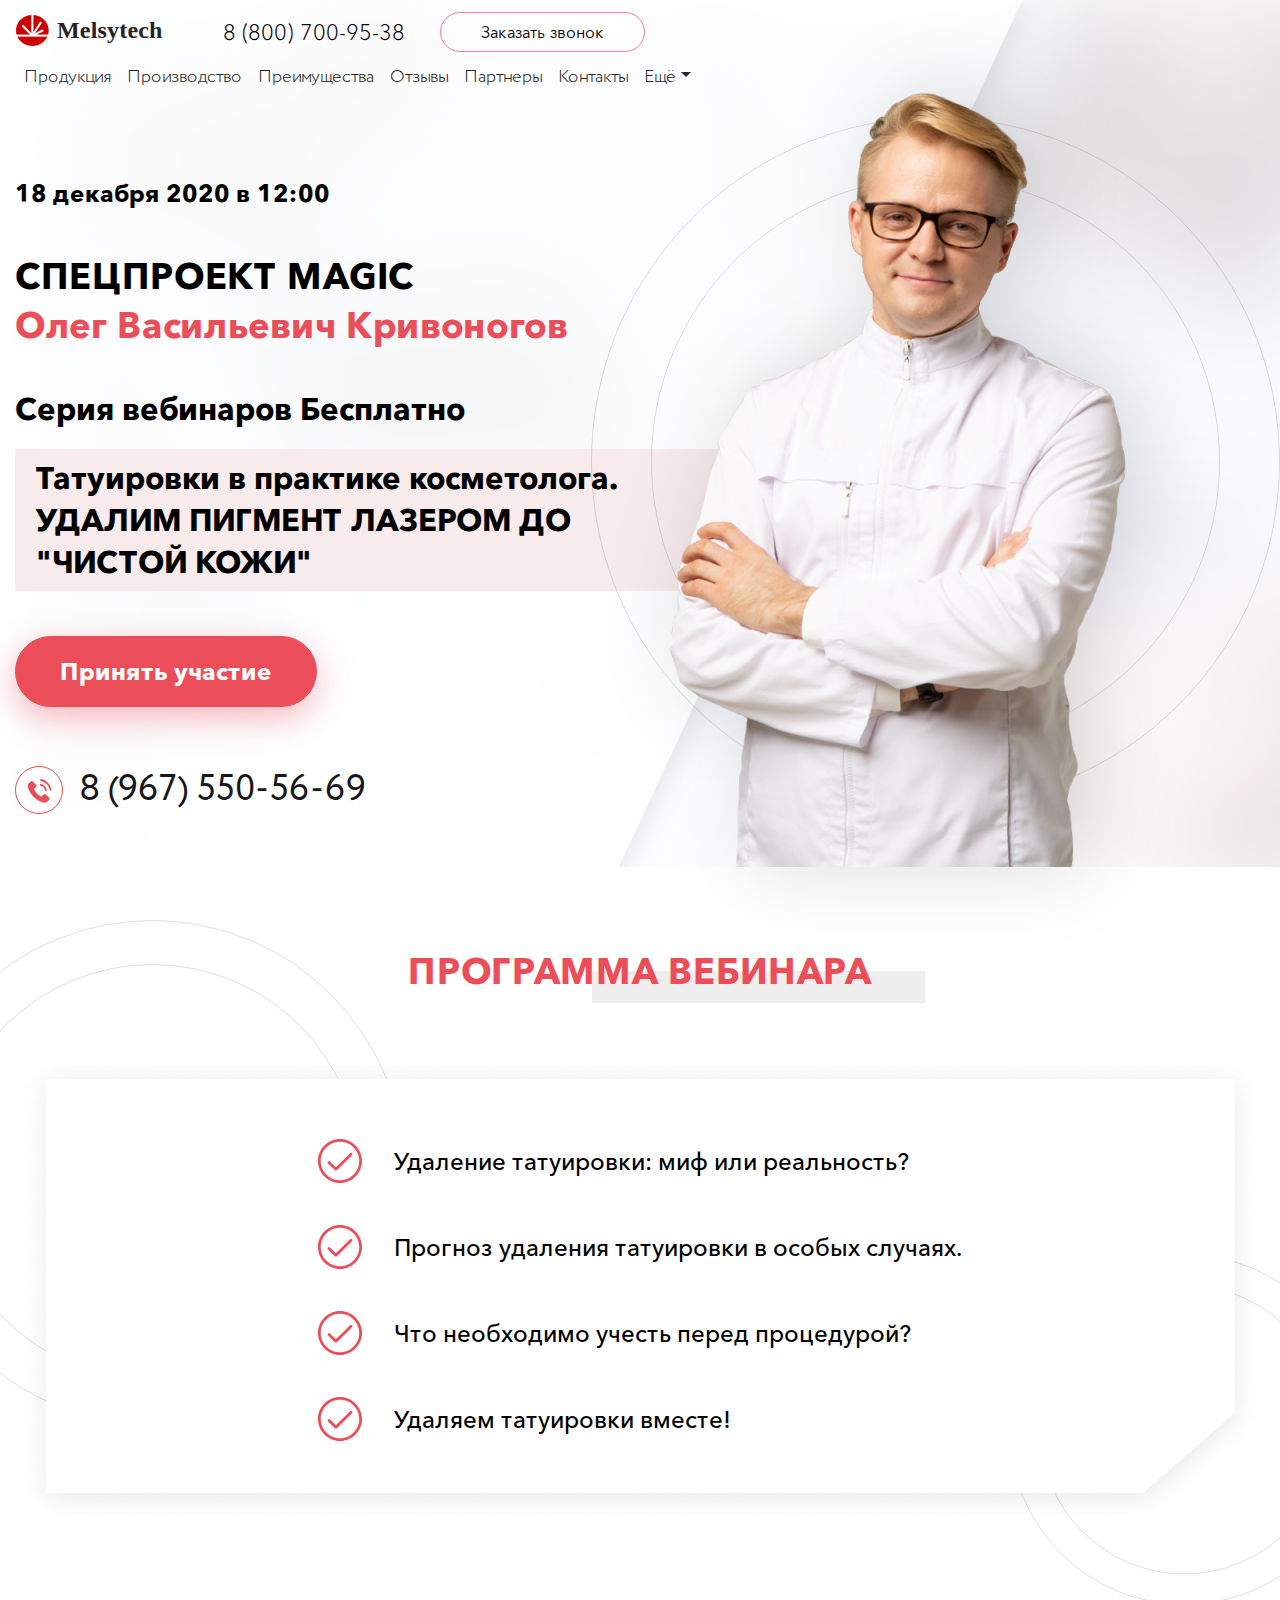
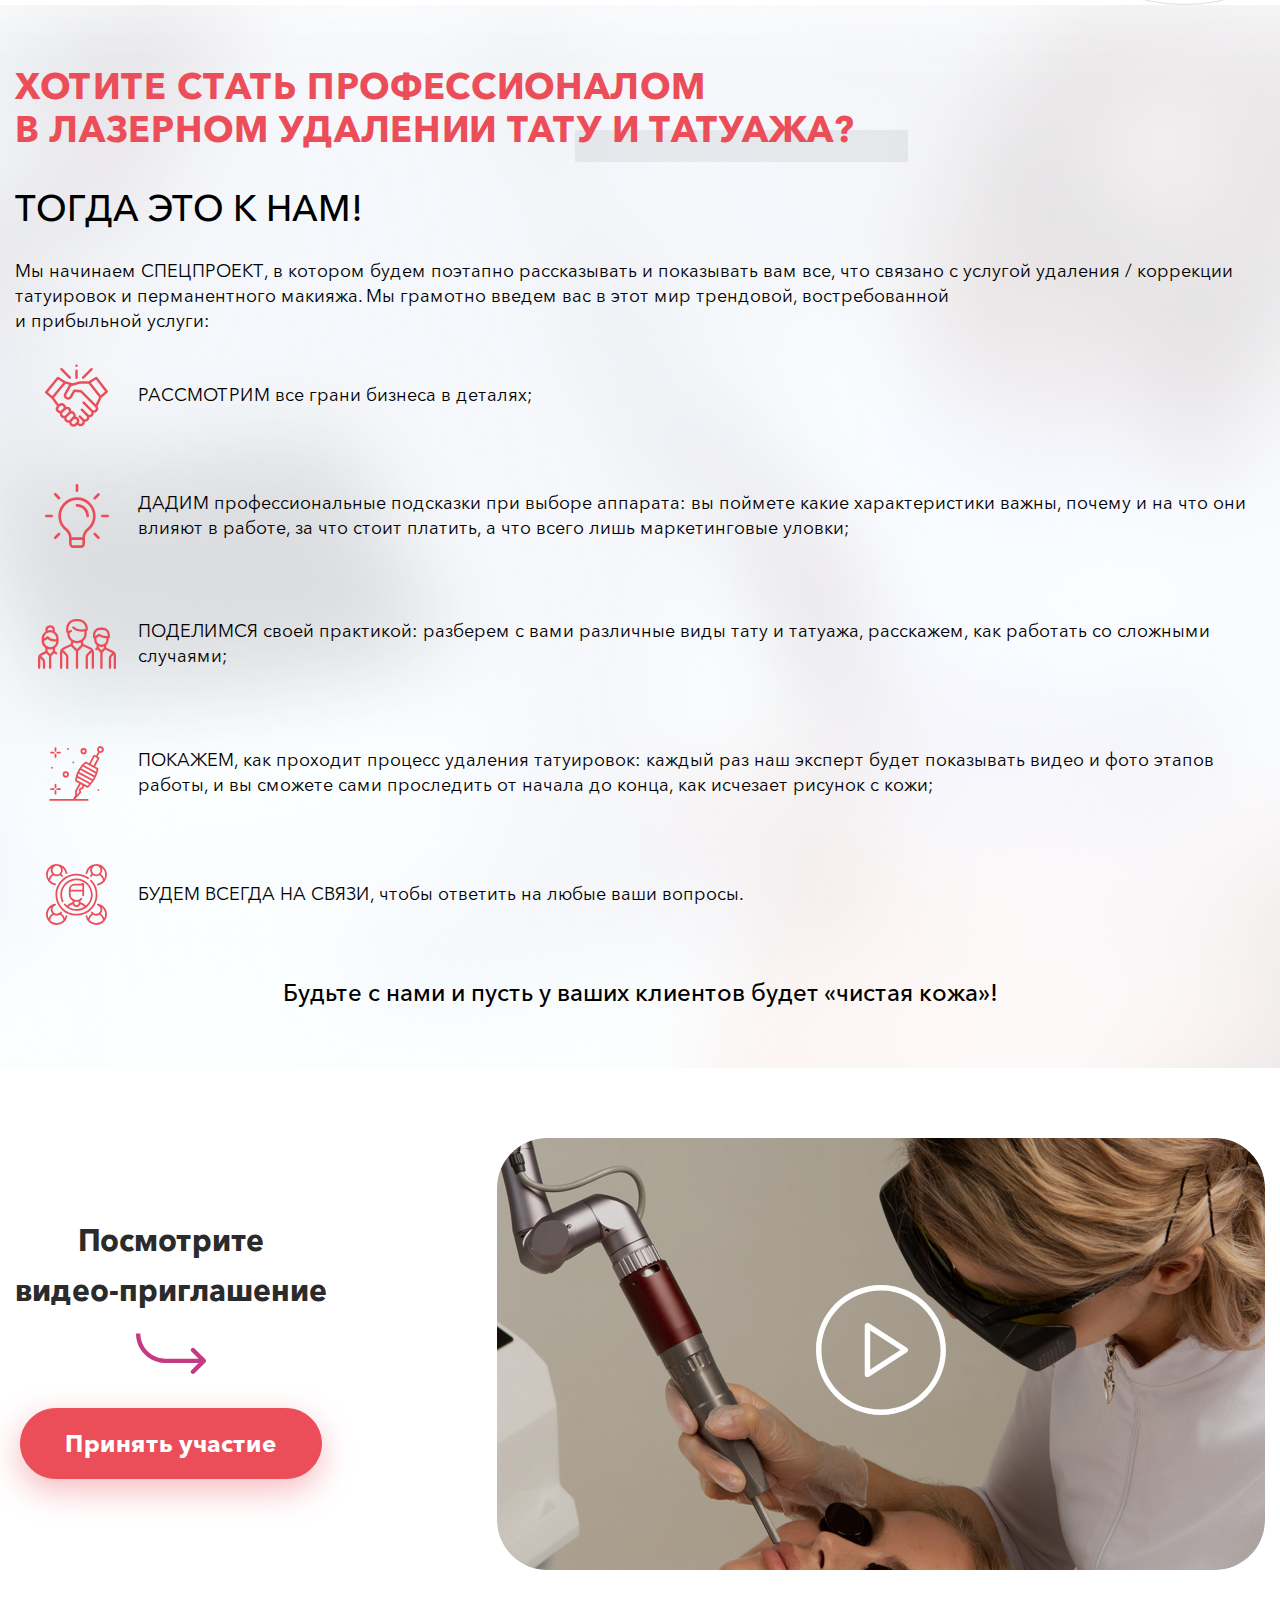
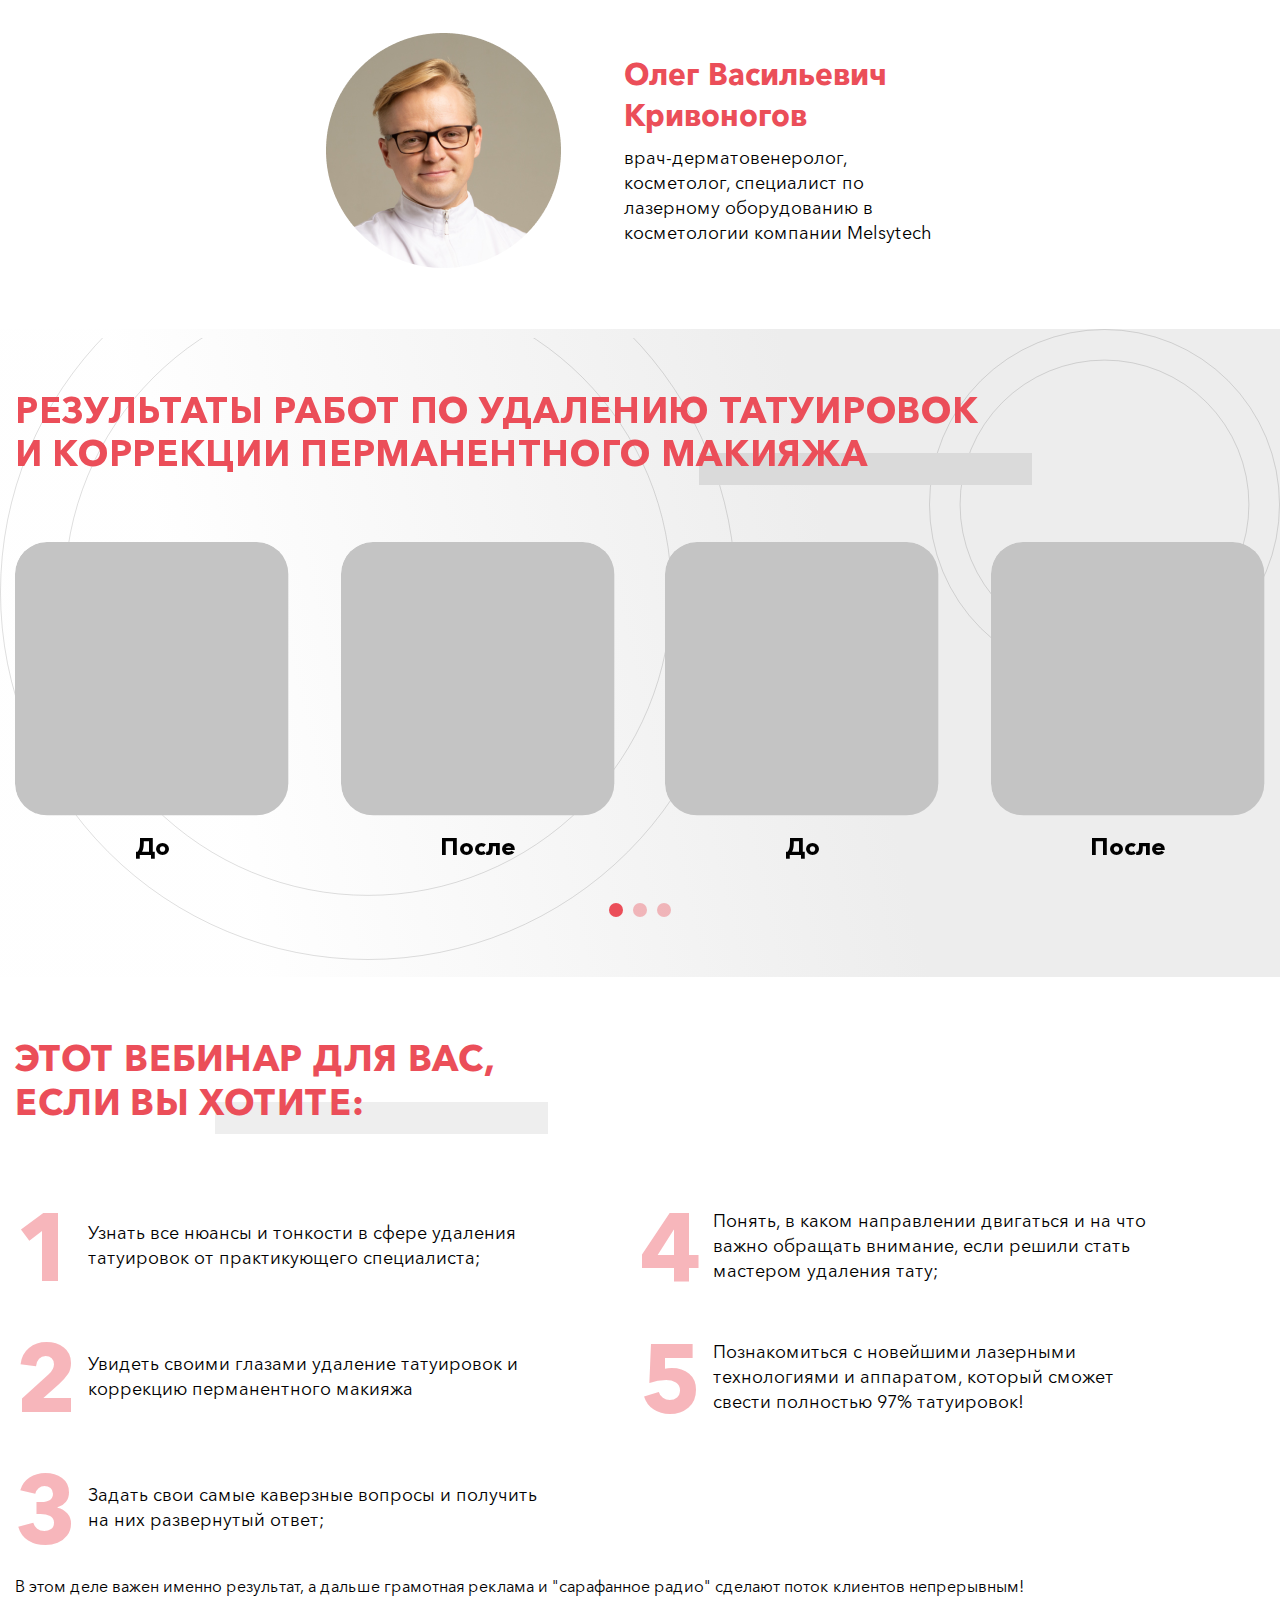
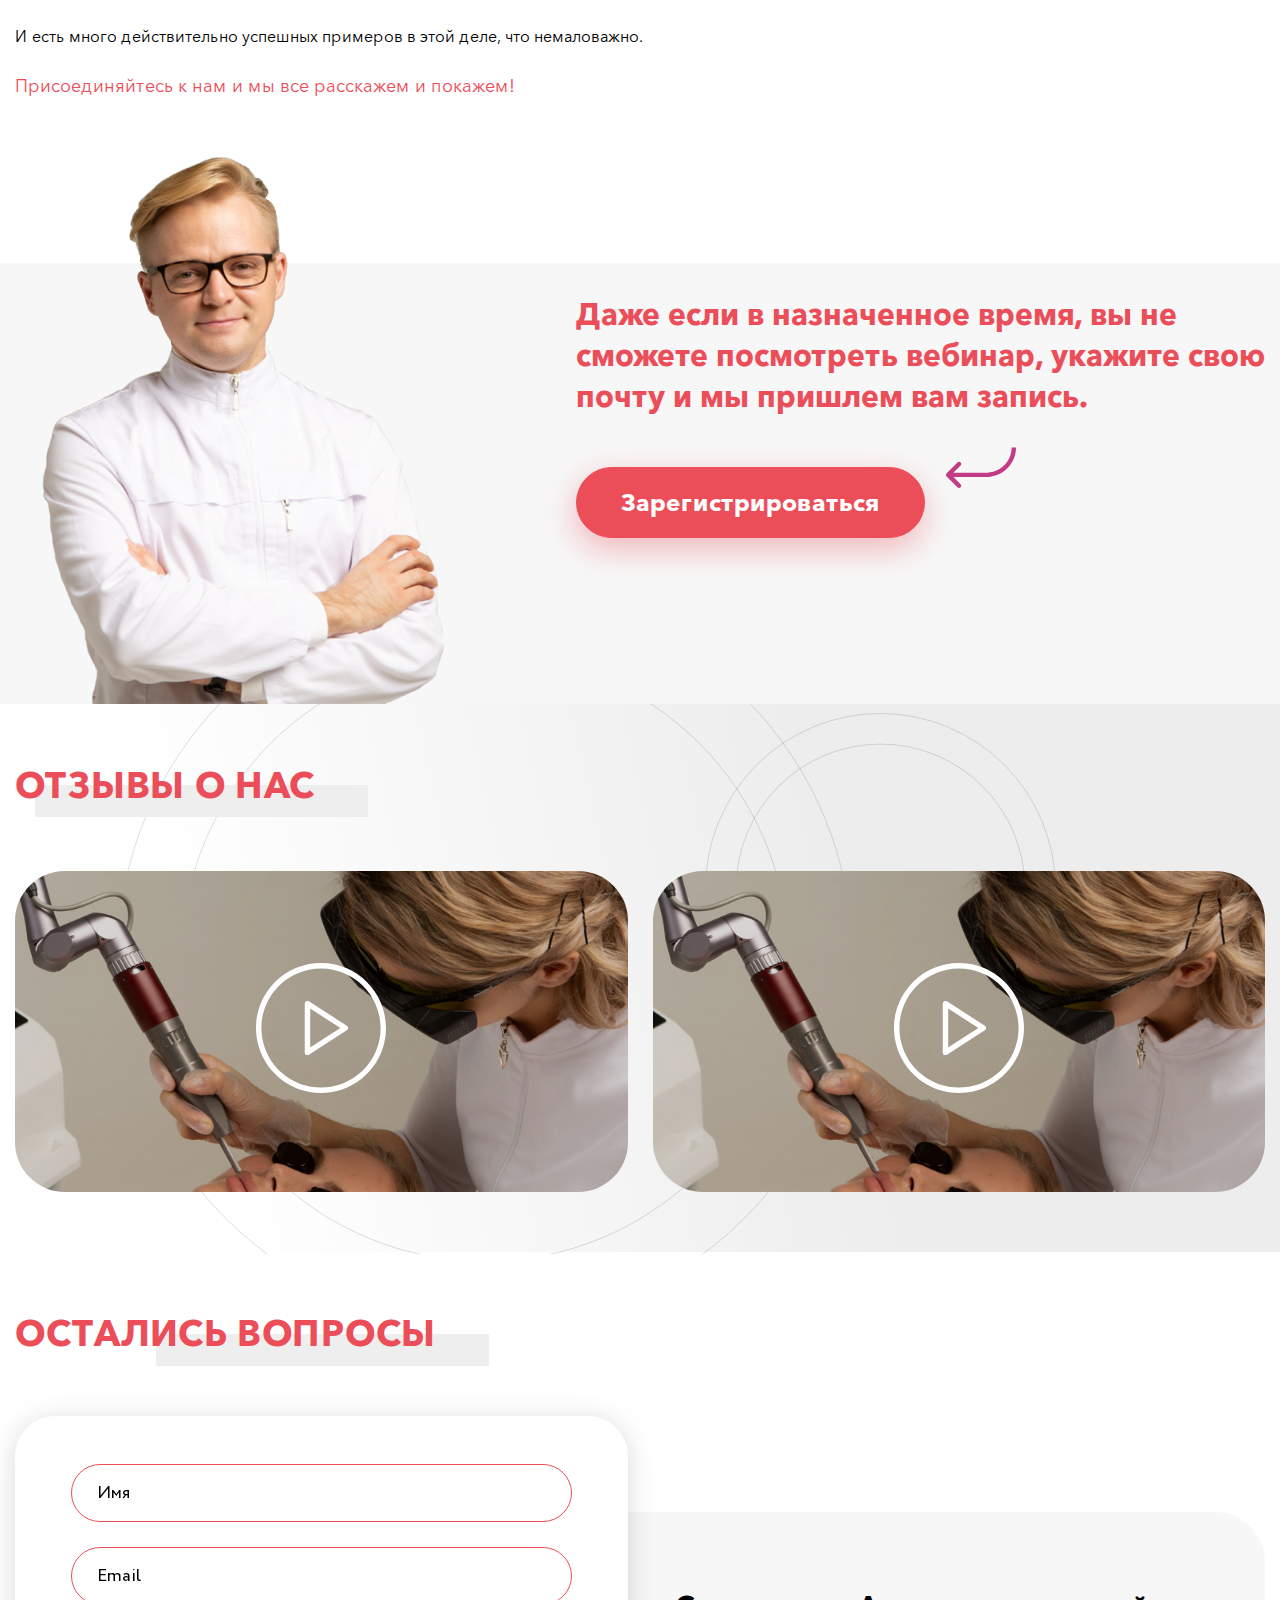
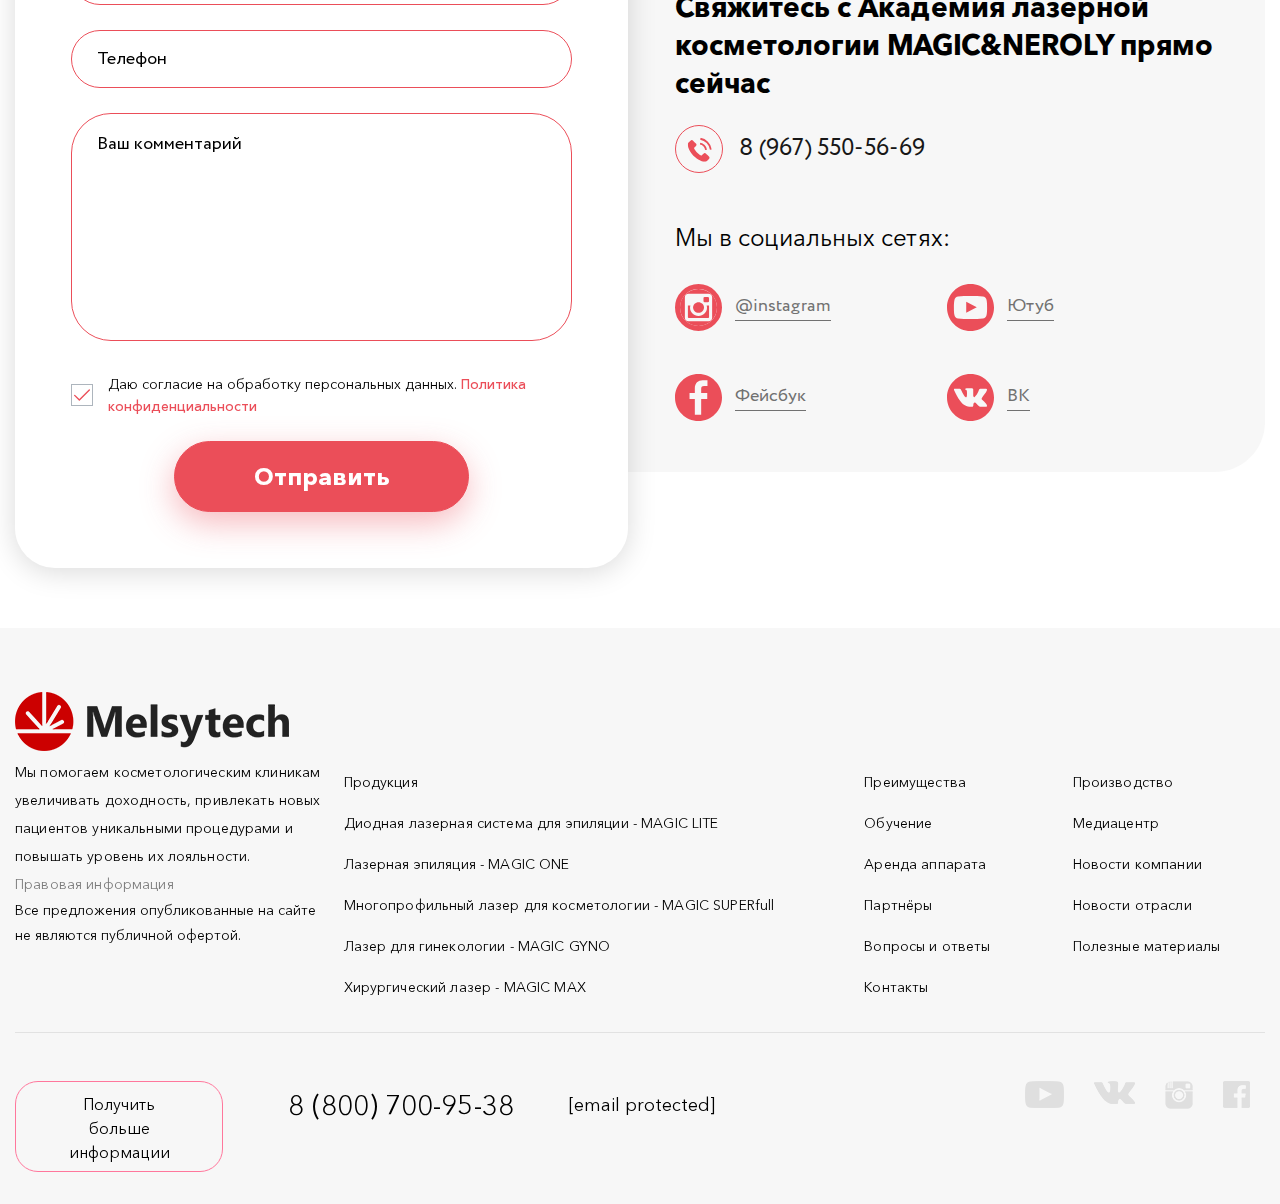
==== commit 4189f3cd: "fixed" ====
--- a/specproject.html
+++ b/specproject.html
@@ -159,8 +159,8 @@
           </button>
           <div class="info__phone">
             <img src="./images/dest/specproject/phone.svg" class="info__phone__icon" alt="phone">
-            <a href="tel:89333333333" class="info__phone__link">
-              8 (933) 333-33-33
+            <a href="tel:89675505669" class="info__phone__link">
+              8 (967) 550-56-69
             </a>
           </div>
         </div>
@@ -635,7 +635,7 @@
 
 
 
-      <picture>
+      <!-- <picture>
         <source srcset="./images/dest/specproject/specproject__img--mobile.png" media="(max-width: 767px)" />
         <img src="./images/dest/specproject/specproject__img.png" alt="Img" class="test__img__left">
       </picture>
@@ -643,7 +643,7 @@
       <picture>
         <source srcset="./images/dest/specproject/specproject__img-2--mobile.png" media="(max-width: 767px)" />
         <img src="./images/dest/specproject/specproject__img-2.png" alt="Img" class="test__img__right">
-      </picture>
+      </picture> -->
 
       <!-- <div class="test__inner">
         <div class="container">
@@ -659,6 +659,12 @@
       </div> -->
 
     </div>
+
+    <div class="quiz">
+      <div data-marquiz-id="5fb78868e03d14004436d15d"></div>
+      <script>(function (t, p) { if (!window.__marquiz) window.__marquiz = []; window.marquiz ? marquiz(t, p) : window.__marquiz.push([t, p]); })('Inline', { id: '5fb78868e03d14004436d15d', buttonText: 'Пройти тест', bgColor: '#d34085', textColor: '#ffffff', rounded: true, shadow: 'rgba(211, 64, 133, 0.5)', blicked: true, buttonOnMobile: true })</script>
+    </div>
+
 
     <div class="reviews">
       <div class="container">
@@ -757,8 +763,8 @@
 
               <div class="info__phone rest__phone">
                 <img src="./images/dest/specproject/phone.svg" class="info__phone__icon" alt="phone">
-                <a href="tel:89333333333" class="info__phone__link">
-                  8 (933) 333-33-33
+                <a href="tel:89675505669" class="info__phone__link">
+                  8 (967) 550-56-69
                 </a>
               </div>
 
@@ -772,29 +778,30 @@
 
                   <div class="rest__social__item">
                     <img src="./images/dest/specproject/social/inst.svg" alt="Instagram" class="rest__social__icon">
-                    <a href="#" class="rest__social__link">
+                    <a target="_blank" href="https://www.instagram.com/magicacademiya/" class="rest__social__link">
                       @instagram
                     </a>
                   </div>
 
                   <div class="rest__social__item">
                     <img src="./images/dest/specproject/social/youtube.svg" alt="youtube" class="rest__social__icon">
-                    <a href="#" class="rest__social__link">
-                      Ютуб(ссылка)
+                    <a target="_blank" href="https://www.youtube.com/c/MAGICTECHNOLOGY_MELSYTECH"
+                      class="rest__social__link">
+                      Ютуб
                     </a>
                   </div>
 
                   <div class="rest__social__item">
                     <img src="./images/dest/specproject/social/facebook.svg" alt="facebook" class="rest__social__icon">
-                    <a href="#" class="rest__social__link">
-                      Фейсбук(ссылка)
+                    <a target="_blank" href="https://www.facebook.com/magicacademiya" class="rest__social__link">
+                      Фейсбук
                     </a>
                   </div>
 
                   <div class="rest__social__item">
                     <img src="./images/dest/specproject/social/vk.svg" alt="vk" class="rest__social__icon">
-                    <a href="#" class="rest__social__link">
-                      ВК(ссылка)
+                    <a target="_blank" href="https://vk.com/magicacademiya" class="rest__social__link">
+                      ВК
                     </a>
                   </div>
 
--- a/css/app.min.css
+++ b/css/app.min.css
@@ -1 +1 @@
-@font-face{font-family:Circe;font-style:normal;font-weight:300;src:local("Circe"),url(../fonts/Circe-Light.ttf) format("truetype")}@font-face{font-family:Circe;font-style:normal;font-weight:400;src:local("Circe"),url(../fonts/Circe-Regular.ttf) format("truetype")}@font-face{font-family:Circe;font-style:normal;font-weight:700;src:local("Circe"),url(../fonts/Circe-Bold.ttf) format("truetype")}@font-face{font-family:Circe;font-style:normal;font-weight:900;src:local("Circe"),url(../fonts/Circe-ExtraBold.ttf) format("truetype")}@font-face{font-family:"Avenir Next";font-style:normal;font-weight:300;src:local("Avenir Next"),url(../fonts/Avenir/AvenirNextCyr-Light.ttf) format("truetype")}@font-face{font-family:"Avenir Next";font-style:normal;font-weight:400;src:local("Avenir Next"),url(../fonts/Avenir/AvenirNextCyr-Regular.ttf) format("truetype")}@font-face{font-family:"Avenir Next";font-style:normal;font-weight:500;src:local("Avenir Next"),url(../fonts/Avenir/AvenirNextCyr-Medium.ttf) format("truetype")}@font-face{font-family:"Avenir Next";font-style:normal;font-weight:600;src:local("Avenir Next"),url(../fonts/Avenir/AvenirNextCyr-Bold.ttf) format("truetype")}*{-webkit-box-sizing:border-box;box-sizing:border-box}a,abbr,acronym,address,applet,article,aside,audio,b,big,blockquote,body,canvas,caption,center,cite,code,dd,del,details,dfn,div,dl,dt,em,embed,fieldset,figcaption,figure,footer,form,h1,h2,h3,h4,h5,h6,header,hgroup,html,i,iframe,img,ins,kbd,label,legend,li,mark,menu,nav,object,ol,output,p,pre,q,ruby,s,samp,section,small,span,strike,strong,sub,summary,sup,table,tbody,td,tfoot,th,thead,time,tr,tt,u,ul,var,video{margin:0;padding:0;border:0;font-size:100%;font:inherit;vertical-align:baseline}article,aside,details,figcaption,figure,footer,header,hgroup,menu,nav,section{display:block}body{line-height:1}ol,ul{list-style:none}blockquote,q{quotes:none}blockquote:after,blockquote:before,q:after,q:before{content:"";content:none}table{border-collapse:collapse;border-spacing:0}html{overflow-x:hidden}img{max-width:100%;height:auto}.no-xl{display:none}@media (max-width:1199px){.no-md{display:none}.md{display:inline-block}}@media (max-width:767px){.no-xs{display:none}.xs{display:inline-block}}@font-face{font-family:Circe;font-style:normal;font-weight:300;src:local("Circe"),url(../fonts/Circe-Light.ttf) format("truetype")}@font-face{font-family:Circe;font-style:normal;font-weight:400;src:local("Circe"),url(../fonts/Circe-Regular.ttf) format("truetype")}@font-face{font-family:Circe;font-style:normal;font-weight:700;src:local("Circe"),url(../fonts/Circe-Bold.ttf) format("truetype")}@font-face{font-family:Circe;font-style:normal;font-weight:900;src:local("Circe"),url(../fonts/Circe-ExtraBold.ttf) format("truetype")}@font-face{font-family:"Avenir Next";font-style:normal;font-weight:300;src:local("Avenir Next"),url(../fonts/Avenir/AvenirNextCyr-Light.ttf) format("truetype")}@font-face{font-family:"Avenir Next";font-style:normal;font-weight:400;src:local("Avenir Next"),url(../fonts/Avenir/AvenirNextCyr-Regular.ttf) format("truetype")}@font-face{font-family:"Avenir Next";font-style:normal;font-weight:500;src:local("Avenir Next"),url(../fonts/Avenir/AvenirNextCyr-Medium.ttf) format("truetype")}@font-face{font-family:"Avenir Next";font-style:normal;font-weight:600;src:local("Avenir Next"),url(../fonts/Avenir/AvenirNextCyr-Bold.ttf) format("truetype")}*{-webkit-box-sizing:border-box;box-sizing:border-box}a,abbr,acronym,address,applet,article,aside,audio,b,big,blockquote,body,canvas,caption,center,cite,code,dd,del,details,dfn,div,dl,dt,em,embed,fieldset,figcaption,figure,footer,form,h1,h2,h3,h4,h5,h6,header,hgroup,html,i,iframe,img,ins,kbd,label,legend,li,mark,menu,nav,object,ol,output,p,pre,q,ruby,s,samp,section,small,span,strike,strong,sub,summary,sup,table,tbody,td,tfoot,th,thead,time,tr,tt,u,ul,var,video{margin:0;padding:0;border:0;font-size:100%;font:inherit;vertical-align:baseline}article,aside,details,figcaption,figure,footer,header,hgroup,menu,nav,section{display:block}body{line-height:1}ol,ul{list-style:none}blockquote,q{quotes:none}blockquote:after,blockquote:before,q:after,q:before{content:"";content:none}table{border-collapse:collapse;border-spacing:0}html{overflow-x:hidden}img{max-width:100%;height:auto}.no-xl{display:none}@media (max-width:1199px){.no-md{display:none}.md{display:inline-block}}@media (max-width:767px){.no-xs{display:none}.xs{display:inline-block}}.slick-slide{outline:0}.block.block-menu.navigation.menu--main{background:#fff;position:relative;z-index:10}.specproject__title{position:relative;width:-webkit-fit-content;width:-moz-fit-content;width:fit-content}.specproject__title::before{content:"";display:block;width:333px;height:32px;background:#eee;position:absolute;right:-53px;bottom:-10px;z-index:-1}.info{padding-top:177px;background:url(../images/dest/specproject/info__bg.png) no-repeat center;background-size:cover}.info .container{position:relative;padding-bottom:50px}.info__circle{position:absolute;bottom:61px;right:0;z-index:2}.info__people{position:absolute;bottom:0;right:123px;z-index:4;-webkit-filter:drop-shadow(16px -5px 42px rgba(0, 0, 0, .15));filter:drop-shadow(16px -5px 42px rgba(0, 0, 0, .15))}.info__inner{z-index:2;position:relative}.info__date{font-weight:600;font-size:24px;line-height:33px;margin-bottom:42px}.info__title{font-weight:600;font-size:36px;line-height:49px;text-transform:uppercase;color:#000;margin-bottom:38px}.info__title .text__pink{color:#eb4e59;line-height:49px;text-transform:none}.info__subtitle{font-weight:600;font-size:31px;line-height:42px;color:#000;margin-bottom:19px}.info__description__wrapper{background:#f7ebeb;max-width:709px;width:100%;padding:8px 21px}.info__description{font-weight:600;font-size:31px;line-height:42px;color:#000}.info__btn{margin-top:45px;margin-bottom:56px}.info__phone{display:-webkit-box;display:-ms-flexbox;display:flex;-webkit-box-align:center;-ms-flex-align:center;align-items:center;-webkit-box-pack:start;-ms-flex-pack:start;justify-content:flex-start}.info__phone__link{display:inline-block;margin-left:16px;font-family:Circe;font-style:normal;font-weight:400;font-size:36px;line-height:53px;color:#171717;-webkit-transition:all .2s linear;-o-transition:all .2s linear;transition:all .2s linear;border-bottom:1px solid transparent}.info__phone__link:hover{text-decoration:none;border-color:#171717;color:#171717}.programm{padding-top:83px;padding-bottom:90px}.programm .container{position:relative}.programm__title{font-weight:700;font-size:36px;line-height:120.9%;text-transform:uppercase;color:#eb4e59;font-family:Avenir Next;text-align:center;margin:0 auto;margin-bottom:72px}.programm__body{background:url(../images/dest/specproject/prject__bg.png) no-repeat center;background-size:cover;height:450px;display:-webkit-box;display:-ms-flexbox;display:flex;-webkit-box-align:center;-ms-flex-align:center;align-items:center;-webkit-box-pack:center;-ms-flex-pack:center;justify-content:center;width:100%}.programm__item{display:-webkit-box;display:-ms-flexbox;display:flex;-webkit-box-align:center;-ms-flex-align:center;align-items:center;-webkit-box-pack:start;-ms-flex-pack:start;justify-content:flex-start;margin-bottom:42px}.programm__item:last-child{margin-bottom:0}.programm__text{display:inline-block;font-weight:500;font-size:24px;line-height:33px;margin-left:32px}.programm__circle{position:absolute;z-index:-1}.programm__circle--1{top:-30px;left:-100px}.programm__circle--2{right:-80px;bottom:-90px}.profession{background:url(../images/dest/specproject/professional__bg.png) no-repeat center;background-size:cover;padding:60px 0}.professional__title{font-family:Avenir Next;font-style:normal;font-weight:700;font-size:36px;line-height:120.9%;text-transform:uppercase;color:#eb4e59;margin-bottom:35px}.professional__subtitle{font-weight:500;font-size:36px;line-height:120.9%;text-transform:uppercase;margin-bottom:29px}.professional__text{font-size:18px;line-height:25px;margin-bottom:30px}.professional__item{display:-webkit-box;display:-ms-flexbox;display:flex;-webkit-box-align:center;-ms-flex-align:center;align-items:center;-webkit-box-pack:start;-ms-flex-pack:start;justify-content:flex-start;margin-bottom:57px}.professional__item:last-child{margin-bottom:0}.professional__icon__wrapper{width:123px;min-width:123px;display:-webkit-box;display:-ms-flexbox;display:flex;-webkit-box-align:center;-ms-flex-align:center;align-items:center;-webkit-box-pack:center;-ms-flex-pack:center;justify-content:center}.professional__item__text{font-size:18px;line-height:25px}.professional__footer{margin-top:54px;font-weight:500;font-size:24px;line-height:120.9%;text-align:center}.offer{padding-top:70px;padding-bottom:61px}.offer__top{display:-webkit-box;display:-ms-flexbox;display:flex;-webkit-box-align:center;-ms-flex-align:center;align-items:center;-webkit-box-pack:justify;-ms-flex-pack:justify;justify-content:space-between;width:100%}.offer__info{display:-webkit-box;display:-ms-flexbox;display:flex;-webkit-box-orient:vertical;-webkit-box-direction:normal;-ms-flex-direction:column;flex-direction:column;-webkit-box-pack:center;-ms-flex-pack:center;justify-content:center;-webkit-box-align:center;-ms-flex-align:center;align-items:center}.offer__title{font-weight:600;font-size:30px;color:#2b2b2b;text-align:center;margin-bottom:30px}.offer__icon{margin-bottom:34px}.offer__video__item{position:relative;width:100%;max-width:768px;border-radius:50px;-webkit-box-sizing:border-box;box-sizing:border-box}.offer__video{display:block;width:100%;height:100%;border-radius:50px;-webkit-box-sizing:border-box;box-sizing:border-box}.offer__video__mask{position:absolute;top:0;left:0;width:100%;height:100%;z-index:2;border-radius:50px;background:rgba(0,0,0,.15);display:-webkit-box;display:-ms-flexbox;display:flex;-webkit-box-align:center;-ms-flex-align:center;align-items:center;-webkit-box-pack:center;-ms-flex-pack:center;justify-content:center;-webkit-box-sizing:border-box;box-sizing:border-box}.offer__video__mask:hover .offer__video__play{opacity:.7}.offer__video__play{padding:0;background:0 0;border:none;-webkit-transition:all .2s linear;-o-transition:all .2s linear;transition:all .2s linear}.offer__video__play:focus{outline:0;-webkit-box-shadow:none;box-shadow:none}.offer__bot{margin-top:63px;display:-webkit-box;display:-ms-flexbox;display:flex;-webkit-box-align:center;-ms-flex-align:center;align-items:center;-webkit-box-pack:center;-ms-flex-pack:center;justify-content:center}.offer__bot__item{display:-webkit-box;display:-ms-flexbox;display:flex;-webkit-box-align:center;-ms-flex-align:center;align-items:center;-webkit-box-pack:start;-ms-flex-pack:start;justify-content:flex-start}.offer__about{margin-left:63px;max-width:331px;width:100%}.offer__name{font-weight:600;font-size:30px;line-height:41px;color:#eb4e59;margin-bottom:10px}.offer__description{font-size:18px;line-height:25px}.results{padding:60px 0;background:-o-linear-gradient(192.96deg,#ededed 34.9%,rgba(250,250,250,.08) 81.72%);background:linear-gradient(257.04deg,#ededed 34.9%,rgba(250,250,250,.08) 81.72%);position:relative}.results__circle{position:absolute;z-index:1}.results__circle--1{top:9px;left:0}.results__circle--2{top:0;right:0}.results__wrapper{z-index:2}.results__wrapper .slick-slide{display:-webkit-box;display:-ms-flexbox;display:flex}.results__slide{display:-webkit-box;display:-ms-flexbox;display:flex;-webkit-box-align:center;-ms-flex-align:center;align-items:center;-webkit-box-pack:justify;-ms-flex-pack:justify;justify-content:space-between}.results__item{width:48%;display:-webkit-box;display:-ms-flexbox;display:flex;-webkit-box-align:center;-ms-flex-align:center;align-items:center;-webkit-box-pack:justify;-ms-flex-pack:justify;justify-content:space-between}.results__title{font-weight:700;font-size:36px;line-height:120.9%;text-transform:uppercase;color:#eb4e59;margin-bottom:67px;z-index:2}.results__title::before{content:"";display:block;width:333px;height:32px;background:#dadada;position:absolute;right:-53px;bottom:-10px;z-index:-1}.results__item__img{width:274.3px;height:274.3px;min-width:274.3px;min-height:274.3px;max-width:274.3px;max-height:274.3px;border-radius:32px}.results__text{font-weight:600;font-size:24px;line-height:33px;color:#000;margin-top:14px;text-align:center}.slider__nav{margin-top:40px;width:100%}.slider__nav__wrapper{display:-webkit-box;display:-ms-flexbox;display:flex;-webkit-box-align:center;-ms-flex-align:center;align-items:center;-webkit-box-pack:center;-ms-flex-pack:center;justify-content:center;width:100%}.slider__nav__item{display:block;width:14px;height:14px;min-width:14px;min-height:14px;max-width:14px;max-height:14px;background:rgba(235,78,89,.38);border-radius:50%;margin:0 5px;cursor:pointer;position:relative}.slider__nav__item.slick-current{background:#eb4e59}.vebinar{padding-top:60px;padding-bottom:29px}.vebinar__title{font-weight:700;font-size:36px;line-height:120.9%;text-transform:uppercase;color:#eb4e59;margin-bottom:57px}.vebinar__item{display:-webkit-box;display:-ms-flexbox;display:flex;-webkit-box-align:center;-ms-flex-align:center;align-items:center;-webkit-box-pack:start;-ms-flex-pack:start;justify-content:flex-start;width:50%}.vebinar__number{font-weight:600;font-size:96px;line-height:131px;color:rgba(235,78,89,.41);display:inline-block;margin-right:11px}.vebinar__item__text{font-size:18px;line-height:25px;color:#000;max-width:450px}.vebinar__list{display:-webkit-box;display:-ms-flexbox;display:flex;-webkit-box-align:center;-ms-flex-align:center;align-items:center;-webkit-box-pack:justify;-ms-flex-pack:justify;justify-content:space-between;-ms-flex-wrap:wrap;flex-wrap:wrap}.vebinar__text{font-size:16px;line-height:25px;margin-bottom:25px}.vebinar__text:last-child{margin-bottom:0}.vebinar__text--special{font-size:18px;color:#eb4e59}.send{position:relative}.send__bg{width:100%;height:441px;background:rgba(196,196,196,.13);position:absolute;bottom:0;left:0;z-index:-1}.send__inner{display:-webkit-box;display:-ms-flexbox;display:flex;-webkit-box-align:center;-ms-flex-align:center;align-items:center;-webkit-box-pack:justify;-ms-flex-pack:justify;justify-content:space-between}.send__content{position:relative}.send__title{font-weight:600;font-size:30px;line-height:41px;color:#eb4e59;margin-bottom:50px}.send__btn__wrapper{position:relative;width:-webkit-fit-content;width:-moz-fit-content;width:fit-content}.send__arrow{position:absolute;right:-91px;top:-20px}.test{display:-webkit-box;display:-ms-flexbox;display:flex;-webkit-box-align:center;-ms-flex-align:center;align-items:center;-webkit-box-pack:center;-ms-flex-pack:center;justify-content:center}.test__img__left{display:block}.test__img__right{display:block}.reviews{background:-o-linear-gradient(192.96deg,#ededed 34.9%,rgba(250,250,250,.08) 81.72%);background:linear-gradient(257.04deg,#ededed 34.9%,rgba(250,250,250,.08) 81.72%);padding:60px 0;position:relative}.reviews .container{z-index:2;position:relative}.reviews__circle{position:absolute;z-index:1}.reviews__circle--1{top:0;left:117px}.reviews__circle--2{top:9px;right:224px}.reviews__title{font-weight:700;font-size:36px;line-height:120.9%;text-transform:uppercase;color:#eb4e59;margin-bottom:64px}.reviews__wrapper{display:-webkit-box;display:-ms-flexbox;display:flex;-webkit-box-align:center;-ms-flex-align:center;align-items:center;-webkit-box-pack:justify;-ms-flex-pack:justify;justify-content:space-between}.reviews__item{width:49%;height:321.5px}.rest{padding:60px 0}.rest__title{font-weight:700;font-size:36px;line-height:120.9%;text-transform:uppercase;color:#eb4e59;font-family:Avenir Next;margin-bottom:60px}.rest__inner{display:-webkit-box;display:-ms-flexbox;display:flex;-webkit-box-align:center;-ms-flex-align:center;align-items:center;-webkit-box-pack:justify;-ms-flex-pack:justify;justify-content:space-between}.form.specproject__form{width:613px;min-width:613px;max-width:613px;-webkit-box-shadow:0 4px 29px rgba(0,0,0,.15);box-shadow:0 4px 29px rgba(0,0,0,.15);border:none}.form.specproject__form .form__input{border-color:#eb4e59;font-size:18px;line-height:25px;color:#000}.form.specproject__form .form__input::-webkit-input-placeholder{font-size:18px;line-height:25px;color:#000}.form.specproject__form .form__input::-moz-placeholder{font-size:18px;line-height:25px;color:#000}.form.specproject__form .form__input:-ms-input-placeholder{font-size:18px;line-height:25px;color:#000}.form.specproject__form .form__input::-ms-input-placeholder{font-size:18px;line-height:25px;color:#000}.form.specproject__form .form__input::placeholder{font-size:18px;line-height:25px;color:#000}.form.specproject__form .form__input--textarea{padding-top:18px;height:228px;resize:none}.rest__info{width:100%;background:rgba(196,196,196,.13);border-radius:0 50px 50px 0;padding-top:76px;padding-bottom:51px;padding-left:47px;padding-right:47px}.rest__inner__title{font-weight:600;font-size:28px;line-height:38px;margin-bottom:23px}.rest__phone{margin-bottom:47px}.rest__phone .info__phone__icon{width:48px;height:48px}.rest__phone .info__phone__link{font-size:24px;line-height:35px}.rest__social__title{font-size:24px;line-height:35px;margin-bottom:29px}.rest__social__list{display:-webkit-box;display:-ms-flexbox;display:flex;-webkit-box-align:center;-ms-flex-align:center;align-items:center;-webkit-box-pack:justify;-ms-flex-pack:justify;justify-content:space-between;-ms-flex-wrap:wrap;flex-wrap:wrap}.rest__social__item{display:-webkit-box;display:-ms-flexbox;display:flex;-webkit-box-align:center;-ms-flex-align:center;align-items:center;-webkit-box-pack:start;-ms-flex-pack:start;justify-content:flex-start;width:50%;margin-bottom:43px}.rest__social__item:nth-child(3),.rest__social__item:nth-child(4){margin-bottom:0}.rest__social__link{display:inline-block;margin-left:13px;font-family:Circe;font-style:normal;font-weight:400;font-size:18px;line-height:27px;color:#717171;border-bottom:1px solid #717171;-webkit-transition:all .2s linear;-o-transition:all .2s linear;transition:all .2s linear}.rest__social__link:hover{border-color:transparent;text-decoration:none;color:#717171}.form__checkbox{position:absolute;z-index:-1;opacity:0}.form__checkbox+.form__checkbox__label{display:-webkit-inline-box;display:-ms-inline-flexbox;display:inline-flex;-webkit-box-align:center;-ms-flex-align:center;align-items:center;-webkit-user-select:none;-moz-user-select:none;-ms-user-select:none;user-select:none;margin-bottom:24px}.form__checkbox+.form__checkbox__label::before{content:"";display:inline-block;width:22px;height:22px;-ms-flex-negative:0;flex-shrink:0;-webkit-box-flex:0;-ms-flex-positive:0;flex-grow:0;border:1px solid #adb5bd;border-radius:0;margin-right:15px;background-repeat:no-repeat;background-position:center center;cursor:pointer;-webkit-transition:all .2s linear;-o-transition:all .2s linear;transition:all .2s linear}.form__checkbox+.form__checkbox__label:hover::before{opacity:.7}.form__checkbox:checked+.form__checkbox__label::before{background-image:url(../images/dest/specproject/yes.svg)}.form__checkbox__wrapper{font-size:14px;line-height:22px;color:#000}.form__checkbox__link{color:#eb4e59;font-weight:500}.btn.rest__btn{width:295px;margin:0 auto}.specproject__footer{background:rgba(0,0,0,.03)!important;-webkit-backdrop-filter:blur(4px);backdrop-filter:blur(4px)}@media (max-width:1199px){.info{padding-top:122px;height:1399px}.info .container{height:100%}.info__people{right:50%;-webkit-transform:translate(50%,0);-ms-transform:translate(50%,0);transform:translate(50%,0);-webkit-filter:none;filter:none}.info__circle{bottom:120px}.info__date{font-size:18px;margin-bottom:65px}.info__title{font-weight:600;font-size:24px;line-height:33px;margin-bottom:20px}.info__subtitle{font-weight:600;font-size:24px;line-height:33px;margin-bottom:25px}.info__description{font-size:24px;line-height:33px}.info__btn{margin-top:32px;margin-bottom:46px}.info__phone__link{font-size:24px;line-height:35px}.specproject__title::before{right:auto;left:0;width:100%}.offer__top{-webkit-box-orient:vertical;-webkit-box-direction:normal;-ms-flex-direction:column;flex-direction:column}.offer__info{width:100%;-webkit-box-ordinal-group:3;-ms-flex-order:2;order:2;margin-top:44px;position:relative}.offer__title{width:100%;text-align:left;font-size:24px;line-height:33px}.offer__icon{position:absolute;-webkit-transform:rotate(-90deg);-ms-transform:rotate(-90deg);transform:rotate(-90deg);top:-13px;right:0}.offer__bot{margin-top:55px}.offer__bot__item{-webkit-box-orient:vertical;-webkit-box-direction:normal;-ms-flex-direction:column;flex-direction:column;width:100%;-webkit-box-align:start;-ms-flex-align:start;align-items:flex-start}.offer__about{margin-left:0;margin-top:45px}.offer__video__mask{border-radius:20px}.offer__video{border-radius:20px}.offer__video__item{border-radius:20px}.results__item{width:100%;-webkit-box-orient:vertical;-webkit-box-direction:normal;-ms-flex-direction:column;flex-direction:column}.results__item.no-md{display:none}.results__item__before{margin-bottom:25px}.slider__nav{margin-top:55px}.results__title{font-size:30px;line-height:120.9%;margin-bottom:44px}.send__bg{display:none}.send{background:rgba(196,196,196,.13);padding-top:60px}.send__title{font-size:24px;line-height:33px;margin-bottom:37px}.send__inner{-webkit-box-orient:vertical;-webkit-box-direction:normal;-ms-flex-direction:column;flex-direction:column;-webkit-box-align:start;-ms-flex-align:start;align-items:flex-start}.send__people{-webkit-box-ordinal-group:3;-ms-flex-order:2;order:2;margin-top:8px}.btn.send__btn{padding:18px 26px}.reviews__wrapper{-webkit-box-orient:vertical;-webkit-box-direction:normal;-ms-flex-direction:column;flex-direction:column}.reviews__item{width:100%;max-width:337.33px;height:189.75px;margin-bottom:23px}.reviews__item:last-child{margin-bottom:0}.reviews__title{font-size:30px;line-height:120.9%;margin-bottom:60px}.reviews__circle--1{left:0;top:0}.rest__inner{-webkit-box-orient:vertical;-webkit-box-direction:normal;-ms-flex-direction:column;flex-direction:column}.form.specproject__form{width:100%;max-width:100%;min-width:auto;background:#fff;-webkit-box-shadow:0 4px 29px rgba(0,0,0,.15);box-shadow:0 4px 29px rgba(0,0,0,.15);padding:46px 17px}.rest__title{font-size:30px;line-height:120.9%;margin-bottom:53px}.btn.rest__btn{width:235px;font-weight:600;font-size:18px;line-height:25px}.form__checkbox__link{display:block}.rest__info{border-radius:0;padding-top:40px;padding-bottom:60px;padding-left:18px;padding-right:18px;background:0 0}.rest__inner__title{font-size:24px;line-height:33px;margin-bottom:26px}.rest__phone{margin-bottom:36px}.rest__social__list{-ms-flex-wrap:wrap;flex-wrap:wrap}.rest__social__item{width:100%;margin-bottom:38px}.rest__social__item:nth-child(3){margin-bottom:38px}.rest{position:relative;padding-bottom:0;margin-bottom:60px}.rest__bg{height:744px;width:100%;background:#f3f3f3;position:absolute;bottom:0;left:0;z-index:-1}.results__circle--1{left:auto;right:0;top:308px}.results__circle--2{top:auto;bottom:128px;right:auto;left:0}}@media (max-width:767px){.send__btn__wrapper{width:100%}.send__arrow{top:auto;right:20px;bottom:-159px;-webkit-transform:rotate(90deg) scale(1,-1);-ms-transform:rotate(90deg) scale(1,-1);transform:rotate(90deg) scale(1,-1)}.programm{padding-top:60px;padding-bottom:106px}.programm__body__wrapper{width:90%}.programm__title{text-align:left;margin-bottom:61px;font-size:36px;line-height:120.9%}.programm__text{font-weight:500;font-size:18px;line-height:25px;margin-left:18px}.programm__icon{width:31px;height:31px}.programm__item{margin-bottom:50px}.programm__circle--1{left:0;top:110px}.programm__circle--2{right:0;bottom:-60px}.professional__title{font-size:30px;line-height:120.9%;margin-bottom:35px}.professional__subtitle{font-size:24px;line-height:120.9%;margin-bottom:31px}.professional__text{font-size:18px;line-height:25px;margin-bottom:43px}.professional__item{margin-bottom:33px}.professional__icon__wrapper{-webkit-box-pack:start;-ms-flex-pack:start;justify-content:flex-start;min-width:100px;width:100px}.professional__footer{margin-top:79px;font-weight:500;font-size:24px;line-height:120.9%}.vebinar{padding-bottom:47px}.vebinar__title{font-size:30px;line-height:120.9%;margin-bottom:52px}.vebinar__list{-ms-flex-wrap:wrap;flex-wrap:wrap}.vebinar__item{width:100%;margin-bottom:18px}.vebinar__item:nth-child(2){-webkit-box-ordinal-group:5;-ms-flex-order:4;order:4}.vebinar__item:nth-child(4){-webkit-box-ordinal-group:6;-ms-flex-order:5;order:5}.vebinar__item:last-child{margin-bottom:0}.vebinar__bot{margin-top:20px}.vebinar__text{font-size:18px;line-height:25px}.vebinar__text--special{font-size:24px}.test{-webkit-box-orient:vertical;-webkit-box-direction:normal;-ms-flex-direction:column;flex-direction:column;height:auto}.test__img__left{width:100%}.test__img__right{width:100%}}@media (max-width:376px){.programm__body{background:url(../images/dest/specproject/professional__bg--mobile.png) no-repeat center;height:421px}.profession{background:url(../images/dest/specproject/professional__bg--mobile--2.png) no-repeat center}}body{background:#fff;font-family:Circe,sans-serif;font-size:18px;color:#000;position:relative;overflow-x:hidden;min-width:320px}body.specproject{font-family:Avenir Next;font-size:18px;line-height:25px}*{-webkit-box-sizing:border-box;box-sizing:border-box}.btn-red{background:#d70000;border-radius:55px;color:#fff;font-size:18px;font-style:normal;font-weight:400;line-height:120.9%;text-align:center;padding:15px 29px;width:auto;-webkit-transition:all .2s linear;-o-transition:all .2s linear;transition:all .2s linear}.btn-red:hover{background:#ad0202;color:#fff}.btn__pink{background:#eb4e59;border:1px solid #eb4e59;-webkit-box-shadow:-1px 11px 33px rgba(235,78,89,.39);box-shadow:-1px 11px 33px rgba(235,78,89,.39);border-radius:71px;padding:18px 44px;font-weight:600;font-size:24px;line-height:33px;color:#fff;-webkit-transition:all .2s linear;-o-transition:all .2s linear;transition:all .2s linear}.btn__pink:hover{background:#cc3b44;color:#fff}.btn__center{display:-webkit-box;display:-ms-flexbox;display:flex;-webkit-box-align:center;-ms-flex-align:center;align-items:center;-webkit-box-pack:center;-ms-flex-pack:center;justify-content:center}.header--absolute{position:absolute;width:100%;top:0;left:0}.menu--main li a{font-family:Circe;font-weight:300;-webkit-box-shadow:none;box-shadow:none}.menu--main li span.nav-link{font-family:Circe;font-weight:300;-webkit-box-shadow:none;box-shadow:none}.intro{height:80vh;background:url(../images/dest/intro.png) no-repeat bottom right;padding-top:40px;position:relative}.intro__bg{position:absolute;right:0;bottom:0;z-index:-1}.intro__suptitle{font-weight:400;font-size:36px;line-height:120.9%;color:#2b2b2b;margin-bottom:15px}.intro__title{font-weight:800;font-size:46px;line-height:136.4%;text-transform:uppercase;color:#2b2b2b}.intro__btn{margin-top:290px}.principle{background:url(../images/dest/principle.png) no-repeat center top}.principle .container{height:100%}.principle__inner{height:100%;padding-top:240px;padding-bottom:40px}.principle__title{font-weight:700;font-size:36px;line-height:120.9%;color:#000;margin-bottom:2px}.principle__text{font-weight:400;font-size:18px;line-height:152.9%;color:#000;max-width:970px}.area{padding-top:20px;padding-bottom:81px}.area__wrapper{text-align:center}.area__title{font-weight:700;font-size:36px;line-height:120.9%;color:#000;text-align:left}.area__btn{margin-top:55px}.benefits{background:url(../images/dest/benefits.png) no-repeat center;padding-top:54px;padding-bottom:80px}.benefits__title{font-weight:700;font-size:36px;line-height:120.9%;margin-bottom:54px;color:#000}.benefits__item{display:-webkit-box;display:-ms-flexbox;display:flex;-webkit-box-align:start;-ms-flex-align:start;align-items:flex-start;-webkit-box-pack:start;-ms-flex-pack:start;justify-content:flex-start}.benefits__icon{margin-top:15px;margin-right:17px}.benefits__item__title{font-weight:700;font-size:16px;line-height:171.9%;color:#2b2b2b;margin-bottom:2px}.benefits__item__description{max-width:316px;font-size:16px;line-height:171.9%;color:#000}.benefits__line{display:-webkit-box;display:-ms-flexbox;display:flex;-webkit-box-align:start;-ms-flex-align:start;align-items:flex-start;-webkit-box-pack:justify;-ms-flex-pack:justify;justify-content:space-between}.benefits__line--two{margin-top:40px;-webkit-box-pack:center;-ms-flex-pack:center;justify-content:center}.benefits__line--two .benefits__item{margin:0 36px}.advantages{padding-top:75px;padding-bottom:89px}.advantages__title{font-weight:700;font-size:36px;line-height:120.9%;color:#000;margin-bottom:45px}.advantages__item{display:-webkit-box;display:-ms-flexbox;display:flex;-webkit-box-align:end;-ms-flex-align:end;align-items:flex-end;-webkit-box-pack:justify;-ms-flex-pack:justify;justify-content:space-between;margin-bottom:65px}.advantages__item:last-child{margin-bottom:0}.advantages__info{width:46%;border-radius:40px;-webkit-box-shadow:4px 4px 25px -7px rgba(0,0,0,.15);box-shadow:4px 4px 25px -7px rgba(0,0,0,.15)}.advanages__header{height:70px;width:100%;background:#d70000;border-radius:40px 40px 0 0;display:-webkit-box;display:-ms-flexbox;display:flex;-webkit-box-align:center;-ms-flex-align:center;align-items:center;-webkit-box-pack:start;-ms-flex-pack:start;justify-content:flex-start;padding-left:43px}.advantages__infO__title{font-weight:400;font-size:24px;line-height:152.9%;color:#fff}.advantages__list{width:100%;background:#fff;padding-top:46px;padding-left:39px;padding-bottom:50px;padding-right:59px;border-radius:0 0 40px 40px}.advantages__list__item{display:-webkit-box;display:-ms-flexbox;display:flex;-webkit-box-align:start;-ms-flex-align:start;align-items:flex-start;-webkit-box-pack:start;-ms-flex-pack:start;justify-content:flex-start;margin-bottom:20px}.advantages__list__item:last-child{margin-bottom:0}.advantages__list__text{font-weight:400;font-size:16px;line-height:171.9%;color:#000;padding-top:4px;margin-left:21px}.advantages__btn{margin-top:90px}.contact{background:url(../images/dest/contact.png) no-repeat center;position:relative;padding:70px 0}.contact__img{position:absolute;top:45%;left:37vw;-webkit-transform:translate(0,-50%);-ms-transform:translate(0,-50%);transform:translate(0,-50%);z-index:5}.form{border:1px solid rgba(0,0,0,.38);-webkit-box-sizing:border-box;box-sizing:border-box;-webkit-backdrop-filter:blur(20px);backdrop-filter:blur(20px);border-radius:40px;max-width:437px;padding:56px;padding-top:48px}.form__title{font-weight:700;font-size:36px;line-height:50px;color:#000;margin-bottom:15px}.form__item{position:relative;margin-bottom:25px}.form__star{position:absolute;top:10px;right:27px}.form__input{width:100%;background:0 0;border:1px solid #c4c4c4;-webkit-box-sizing:border-box;box-sizing:border-box;border-radius:40px;height:58px;padding-left:25px;font-family:Circe;font-style:normal;font-weight:400;font-size:14px;line-height:50px;color:#000}.form__input::-webkit-input-placeholder{font-family:Circe;font-style:normal;font-weight:400;font-size:14px;line-height:50px;color:#000}.form__input::-moz-placeholder{font-family:Circe;font-style:normal;font-weight:400;font-size:14px;line-height:50px;color:#000}.form__input:-ms-input-placeholder{font-family:Circe;font-style:normal;font-weight:400;font-size:14px;line-height:50px;color:#000}.form__input::-ms-input-placeholder{font-family:Circe;font-style:normal;font-weight:400;font-size:14px;line-height:50px;color:#000}.form__input::placeholder{font-family:Circe;font-style:normal;font-weight:400;font-size:14px;line-height:50px;color:#000}.form__input:focus{outline:0}.contact__btn{width:100%}.footer__main{background:0 0!important}@media (max-width:1199px){.intro{background-size:contain}.advantages{padding:53px 0}.advantages__item{-webkit-box-orient:vertical;-webkit-box-direction:normal;-ms-flex-direction:column;flex-direction:column;-webkit-box-align:center;-ms-flex-align:center;align-items:center}.advantages__photo{-webkit-box-ordinal-group:2;-ms-flex-order:1;order:1;margin-bottom:27px}.advantages__info{-webkit-box-ordinal-group:3;-ms-flex-order:2;order:2}.advantages__info{width:100%}.advantages__btn{margin-top:45px}.advantages__list{padding-left:18px;padding-right:18px;padding-bottom:37px;padding-top:37px}.contact{background:url(../images/dest/contact--mobile.png) no-repeat center;background-size:cover;padding-top:0;padding-bottom:44px}.contact__img{position:static;-webkit-transform:none;-ms-transform:none;transform:none}.contact__img.md{display:block;margin:0 auto}.form{padding:0;max-width:100%;border:none;-webkit-backdrop-filter:none;backdrop-filter:none}}@media (max-width:1280px){.intro{height:700px}.intro__btn{margin-top:370px}}@media (max-width:767px){.intro{padding-top:51px;height:580px;background:url(../images/dest/intro--mobile.png) no-repeat bottom center}.intro__suptitle{font-size:24px;line-height:120.9%;margin-bottom:0}.intro__title{font-weight:800;font-size:36px;line-height:136.4%}.intro__btn{margin-top:29px}.principle{background:url(../images/dest/principle--mobile.png) no-repeat center bottom;background-size:cover;height:1555px}.principle__inner{padding-top:61px}.principle__title{margin-bottom:33px;font-size:30px}.area{padding-top:11px;padding-bottom:53px}.area__title{font-weight:700;font-size:30px;line-height:120.9%;margin-bottom:49px;color:#000;text-align:left}.area__item{display:-webkit-box;display:-ms-flexbox;display:flex;-webkit-box-align:start;-ms-flex-align:start;align-items:flex-start;-webkit-box-pack:start;-ms-flex-pack:start;justify-content:flex-start;margin-bottom:24px}.area__item:last-child{margin-bottom:0}.area__box{padding-top:10px;text-align:left}.area__number{font-size:36px;line-height:120.9%;color:#c54141}.area__text{font-size:18px;line-height:152.9%;color:#2b2b2b;margin-left:43px}.area__btn{margin-top:37px}.benefits{background:url(../images/dest/benefits--mobile.png) no-repeat center;background-size:cover;padding-top:54px;padding-bottom:0}.benefits__title{font-size:30px;line-height:120.9%;margin-bottom:45px}.benefits__line{-ms-flex-wrap:wrap;flex-wrap:wrap}.benefits__line--two{margin:0}.benefits__line--two .benefits__item{margin:0;margin-bottom:41px}.benefits__item{width:100%;margin-bottom:41px}.advantages__title{font-size:30px;line-height:120.9%}.form__title{font-size:36px;line-height:50px}.contact__img.md{width:100%}}+@font-face{font-family:Circe;font-style:normal;font-weight:300;src:local("Circe"),url(../fonts/Circe-Light.ttf) format("truetype")}@font-face{font-family:Circe;font-style:normal;font-weight:400;src:local("Circe"),url(../fonts/Circe-Regular.ttf) format("truetype")}@font-face{font-family:Circe;font-style:normal;font-weight:700;src:local("Circe"),url(../fonts/Circe-Bold.ttf) format("truetype")}@font-face{font-family:Circe;font-style:normal;font-weight:900;src:local("Circe"),url(../fonts/Circe-ExtraBold.ttf) format("truetype")}@font-face{font-family:"Avenir Next";font-style:normal;font-weight:300;src:local("Avenir Next"),url(../fonts/Avenir/AvenirNextCyr-Light.ttf) format("truetype")}@font-face{font-family:"Avenir Next";font-style:normal;font-weight:400;src:local("Avenir Next"),url(../fonts/Avenir/AvenirNextCyr-Regular.ttf) format("truetype")}@font-face{font-family:"Avenir Next";font-style:normal;font-weight:500;src:local("Avenir Next"),url(../fonts/Avenir/AvenirNextCyr-Medium.ttf) format("truetype")}@font-face{font-family:"Avenir Next";font-style:normal;font-weight:600;src:local("Avenir Next"),url(../fonts/Avenir/AvenirNextCyr-Bold.ttf) format("truetype")}*{-webkit-box-sizing:border-box;box-sizing:border-box}a,abbr,acronym,address,applet,article,aside,audio,b,big,blockquote,body,canvas,caption,center,cite,code,dd,del,details,dfn,div,dl,dt,em,embed,fieldset,figcaption,figure,footer,form,h1,h2,h3,h4,h5,h6,header,hgroup,html,i,iframe,img,ins,kbd,label,legend,li,mark,menu,nav,object,ol,output,p,pre,q,ruby,s,samp,section,small,span,strike,strong,sub,summary,sup,table,tbody,td,tfoot,th,thead,time,tr,tt,u,ul,var,video{margin:0;padding:0;border:0;font-size:100%;font:inherit;vertical-align:baseline}article,aside,details,figcaption,figure,footer,header,hgroup,menu,nav,section{display:block}body{line-height:1}ol,ul{list-style:none}blockquote,q{quotes:none}blockquote:after,blockquote:before,q:after,q:before{content:"";content:none}table{border-collapse:collapse;border-spacing:0}html{overflow-x:hidden}img{max-width:100%;height:auto}.no-xl{display:none}@media (max-width:1199px){.no-md{display:none}.md{display:inline-block}}@media (max-width:767px){.no-xs{display:none}.xs{display:inline-block}}@font-face{font-family:Circe;font-style:normal;font-weight:300;src:local("Circe"),url(../fonts/Circe-Light.ttf) format("truetype")}@font-face{font-family:Circe;font-style:normal;font-weight:400;src:local("Circe"),url(../fonts/Circe-Regular.ttf) format("truetype")}@font-face{font-family:Circe;font-style:normal;font-weight:700;src:local("Circe"),url(../fonts/Circe-Bold.ttf) format("truetype")}@font-face{font-family:Circe;font-style:normal;font-weight:900;src:local("Circe"),url(../fonts/Circe-ExtraBold.ttf) format("truetype")}@font-face{font-family:"Avenir Next";font-style:normal;font-weight:300;src:local("Avenir Next"),url(../fonts/Avenir/AvenirNextCyr-Light.ttf) format("truetype")}@font-face{font-family:"Avenir Next";font-style:normal;font-weight:400;src:local("Avenir Next"),url(../fonts/Avenir/AvenirNextCyr-Regular.ttf) format("truetype")}@font-face{font-family:"Avenir Next";font-style:normal;font-weight:500;src:local("Avenir Next"),url(../fonts/Avenir/AvenirNextCyr-Medium.ttf) format("truetype")}@font-face{font-family:"Avenir Next";font-style:normal;font-weight:600;src:local("Avenir Next"),url(../fonts/Avenir/AvenirNextCyr-Bold.ttf) format("truetype")}*{-webkit-box-sizing:border-box;box-sizing:border-box}a,abbr,acronym,address,applet,article,aside,audio,b,big,blockquote,body,canvas,caption,center,cite,code,dd,del,details,dfn,div,dl,dt,em,embed,fieldset,figcaption,figure,footer,form,h1,h2,h3,h4,h5,h6,header,hgroup,html,i,iframe,img,ins,kbd,label,legend,li,mark,menu,nav,object,ol,output,p,pre,q,ruby,s,samp,section,small,span,strike,strong,sub,summary,sup,table,tbody,td,tfoot,th,thead,time,tr,tt,u,ul,var,video{margin:0;padding:0;border:0;font-size:100%;font:inherit;vertical-align:baseline}article,aside,details,figcaption,figure,footer,header,hgroup,menu,nav,section{display:block}body{line-height:1}ol,ul{list-style:none}blockquote,q{quotes:none}blockquote:after,blockquote:before,q:after,q:before{content:"";content:none}table{border-collapse:collapse;border-spacing:0}html{overflow-x:hidden}img{max-width:100%;height:auto}.no-xl{display:none}@media (max-width:1199px){.no-md{display:none}.md{display:inline-block}}@media (max-width:767px){.no-xs{display:none}.xs{display:inline-block}}.slick-slide{outline:0}.specproject__title{position:relative;width:-webkit-fit-content;width:-moz-fit-content;width:fit-content}.specproject__title::before{content:"";display:block;width:333px;height:32px;background:#eee;position:absolute;right:-53px;bottom:-10px;z-index:-1}.info{padding-top:177px;background:url(../images/dest/specproject/info__bg.png) no-repeat center;background-size:cover}.info .container{position:relative;padding-bottom:50px}.info__circle{position:absolute;bottom:61px;right:0;z-index:2}.info__people{position:absolute;bottom:0;right:123px;z-index:4;-webkit-filter:drop-shadow(16px -5px 42px rgba(0, 0, 0, .15));filter:drop-shadow(16px -5px 42px rgba(0, 0, 0, .15))}.info__inner{z-index:2;position:relative}.info__date{font-weight:600;font-size:24px;line-height:33px;margin-bottom:42px}.info__title{font-weight:600;font-size:36px;line-height:49px;text-transform:uppercase;color:#000;margin-bottom:38px}.info__title .text__pink{color:#eb4e59;line-height:49px;text-transform:none}.info__subtitle{font-weight:600;font-size:31px;line-height:42px;color:#000;margin-bottom:19px}.info__description__wrapper{background:#f7ebeb;max-width:709px;width:100%;padding:8px 21px}.info__description{font-weight:600;font-size:31px;line-height:42px;color:#000}.info__btn{margin-top:45px;margin-bottom:56px}.info__phone{display:-webkit-box;display:-ms-flexbox;display:flex;-webkit-box-align:center;-ms-flex-align:center;align-items:center;-webkit-box-pack:start;-ms-flex-pack:start;justify-content:flex-start}.info__phone__link{display:inline-block;margin-left:16px;font-family:Circe;font-style:normal;font-weight:400;font-size:36px;line-height:53px;color:#171717;-webkit-transition:all .2s linear;-o-transition:all .2s linear;transition:all .2s linear;border-bottom:1px solid transparent}.info__phone__link:hover{text-decoration:none;border-color:#171717;color:#171717}.programm{padding-top:83px;padding-bottom:90px}.programm .container{position:relative}.programm__title{font-weight:700;font-size:36px;line-height:120.9%;text-transform:uppercase;color:#eb4e59;font-family:Avenir Next;text-align:center;margin:0 auto;margin-bottom:72px}.programm__body{background:url(../images/dest/specproject/prject__bg.png) no-repeat center;background-size:cover;height:450px;display:-webkit-box;display:-ms-flexbox;display:flex;-webkit-box-align:center;-ms-flex-align:center;align-items:center;-webkit-box-pack:center;-ms-flex-pack:center;justify-content:center;width:100%}.programm__item{display:-webkit-box;display:-ms-flexbox;display:flex;-webkit-box-align:center;-ms-flex-align:center;align-items:center;-webkit-box-pack:start;-ms-flex-pack:start;justify-content:flex-start;margin-bottom:42px}.programm__item:last-child{margin-bottom:0}.programm__text{display:inline-block;font-weight:500;font-size:24px;line-height:33px;margin-left:32px}.programm__circle{position:absolute;z-index:-1}.programm__circle--1{top:-30px;left:-100px}.programm__circle--2{right:-80px;bottom:-90px}.profession{background:url(../images/dest/specproject/professional__bg.png) no-repeat center;background-size:cover;padding:60px 0}.professional__title{font-family:Avenir Next;font-style:normal;font-weight:700;font-size:36px;line-height:120.9%;text-transform:uppercase;color:#eb4e59;margin-bottom:35px}.professional__subtitle{font-weight:500;font-size:36px;line-height:120.9%;text-transform:uppercase;margin-bottom:29px}.professional__text{font-size:18px;line-height:25px;margin-bottom:30px}.professional__item{display:-webkit-box;display:-ms-flexbox;display:flex;-webkit-box-align:center;-ms-flex-align:center;align-items:center;-webkit-box-pack:start;-ms-flex-pack:start;justify-content:flex-start;margin-bottom:57px}.professional__item:last-child{margin-bottom:0}.professional__icon__wrapper{width:123px;min-width:123px;display:-webkit-box;display:-ms-flexbox;display:flex;-webkit-box-align:center;-ms-flex-align:center;align-items:center;-webkit-box-pack:center;-ms-flex-pack:center;justify-content:center}.professional__item__text{font-size:18px;line-height:25px}.professional__footer{margin-top:54px;font-weight:500;font-size:24px;line-height:120.9%;text-align:center}.offer{padding-top:70px;padding-bottom:61px}.offer__top{display:-webkit-box;display:-ms-flexbox;display:flex;-webkit-box-align:center;-ms-flex-align:center;align-items:center;-webkit-box-pack:justify;-ms-flex-pack:justify;justify-content:space-between;width:100%}.offer__info{display:-webkit-box;display:-ms-flexbox;display:flex;-webkit-box-orient:vertical;-webkit-box-direction:normal;-ms-flex-direction:column;flex-direction:column;-webkit-box-pack:center;-ms-flex-pack:center;justify-content:center;-webkit-box-align:center;-ms-flex-align:center;align-items:center}.offer__title{font-weight:600;font-size:30px;color:#2b2b2b;text-align:center;margin-bottom:30px}.offer__icon{margin-bottom:34px}.offer__video__item{position:relative;width:100%;max-width:768px;border-radius:50px;-webkit-box-sizing:border-box;box-sizing:border-box}.offer__video{display:block;width:100%;height:100%;border-radius:50px;-webkit-box-sizing:border-box;box-sizing:border-box}.offer__video__mask{position:absolute;top:0;left:0;width:100%;height:100%;z-index:2;border-radius:50px;background:rgba(0,0,0,.15);display:-webkit-box;display:-ms-flexbox;display:flex;-webkit-box-align:center;-ms-flex-align:center;align-items:center;-webkit-box-pack:center;-ms-flex-pack:center;justify-content:center;-webkit-box-sizing:border-box;box-sizing:border-box}.offer__video__mask:hover .offer__video__play{opacity:.7}.offer__video__play{padding:0;background:0 0;border:none;-webkit-transition:all .2s linear;-o-transition:all .2s linear;transition:all .2s linear}.offer__video__play:focus{outline:0;-webkit-box-shadow:none;box-shadow:none}.offer__bot{margin-top:63px;display:-webkit-box;display:-ms-flexbox;display:flex;-webkit-box-align:center;-ms-flex-align:center;align-items:center;-webkit-box-pack:center;-ms-flex-pack:center;justify-content:center}.offer__bot__item{display:-webkit-box;display:-ms-flexbox;display:flex;-webkit-box-align:center;-ms-flex-align:center;align-items:center;-webkit-box-pack:start;-ms-flex-pack:start;justify-content:flex-start}.offer__about{margin-left:63px;max-width:331px;width:100%}.offer__name{font-weight:600;font-size:30px;line-height:41px;color:#eb4e59;margin-bottom:10px}.offer__description{font-size:18px;line-height:25px}.results{padding:60px 0;background:-o-linear-gradient(192.96deg,#ededed 34.9%,rgba(250,250,250,.08) 81.72%);background:linear-gradient(257.04deg,#ededed 34.9%,rgba(250,250,250,.08) 81.72%);position:relative}.results__circle{position:absolute;z-index:1}.results__circle--1{top:9px;left:0}.results__circle--2{top:0;right:0}.results__wrapper{z-index:2}.results__wrapper .slick-slide{display:-webkit-box;display:-ms-flexbox;display:flex}.results__slide{display:-webkit-box;display:-ms-flexbox;display:flex;-webkit-box-align:center;-ms-flex-align:center;align-items:center;-webkit-box-pack:justify;-ms-flex-pack:justify;justify-content:space-between}.results__item{width:48%;display:-webkit-box;display:-ms-flexbox;display:flex;-webkit-box-align:center;-ms-flex-align:center;align-items:center;-webkit-box-pack:justify;-ms-flex-pack:justify;justify-content:space-between}.results__title{font-weight:700;font-size:36px;line-height:120.9%;text-transform:uppercase;color:#eb4e59;margin-bottom:67px;z-index:2}.results__title::before{content:"";display:block;width:333px;height:32px;background:#dadada;position:absolute;right:-53px;bottom:-10px;z-index:-1}.results__item__img{width:274.3px;height:274.3px;min-width:274.3px;min-height:274.3px;max-width:274.3px;max-height:274.3px;border-radius:32px}.results__text{font-weight:600;font-size:24px;line-height:33px;color:#000;margin-top:14px;text-align:center}.slider__nav{margin-top:40px;width:100%}.slider__nav__wrapper{display:-webkit-box;display:-ms-flexbox;display:flex;-webkit-box-align:center;-ms-flex-align:center;align-items:center;-webkit-box-pack:center;-ms-flex-pack:center;justify-content:center;width:100%}.slider__nav__item{display:block;width:14px;height:14px;min-width:14px;min-height:14px;max-width:14px;max-height:14px;background:rgba(235,78,89,.38);border-radius:50%;margin:0 5px;cursor:pointer;position:relative}.slider__nav__item.slick-current{background:#eb4e59}.vebinar{padding-top:60px;padding-bottom:29px}.vebinar__title{font-weight:700;font-size:36px;line-height:120.9%;text-transform:uppercase;color:#eb4e59;margin-bottom:57px}.vebinar__item{display:-webkit-box;display:-ms-flexbox;display:flex;-webkit-box-align:center;-ms-flex-align:center;align-items:center;-webkit-box-pack:start;-ms-flex-pack:start;justify-content:flex-start;width:50%}.vebinar__number{font-weight:600;font-size:96px;line-height:131px;color:rgba(235,78,89,.41);display:inline-block;margin-right:11px}.vebinar__item__text{font-size:18px;line-height:25px;color:#000;max-width:450px}.vebinar__list{display:-webkit-box;display:-ms-flexbox;display:flex;-webkit-box-align:center;-ms-flex-align:center;align-items:center;-webkit-box-pack:justify;-ms-flex-pack:justify;justify-content:space-between;-ms-flex-wrap:wrap;flex-wrap:wrap}.vebinar__text{font-size:16px;line-height:25px;margin-bottom:25px}.vebinar__text:last-child{margin-bottom:0}.vebinar__text--special{font-size:18px;color:#eb4e59}.send{position:relative}.send__bg{width:100%;height:441px;background:rgba(196,196,196,.13);position:absolute;bottom:0;left:0;z-index:-1}.send__inner{display:-webkit-box;display:-ms-flexbox;display:flex;-webkit-box-align:center;-ms-flex-align:center;align-items:center;-webkit-box-pack:justify;-ms-flex-pack:justify;justify-content:space-between}.send__content{position:relative}.send__title{font-weight:600;font-size:30px;line-height:41px;color:#eb4e59;margin-bottom:50px}.send__btn__wrapper{position:relative;width:-webkit-fit-content;width:-moz-fit-content;width:fit-content}.send__arrow{position:absolute;right:-91px;top:-20px}.test{display:-webkit-box;display:-ms-flexbox;display:flex;-webkit-box-align:center;-ms-flex-align:center;align-items:center;-webkit-box-pack:center;-ms-flex-pack:center;justify-content:center}.test__img__left{display:block}.test__img__right{display:block}.reviews{background:-o-linear-gradient(192.96deg,#ededed 34.9%,rgba(250,250,250,.08) 81.72%);background:linear-gradient(257.04deg,#ededed 34.9%,rgba(250,250,250,.08) 81.72%);padding:60px 0;position:relative}.reviews .container{z-index:2;position:relative}.reviews__circle{position:absolute;z-index:1}.reviews__circle--1{top:0;left:117px}.reviews__circle--2{top:9px;right:224px}.reviews__title{font-weight:700;font-size:36px;line-height:120.9%;text-transform:uppercase;color:#eb4e59;margin-bottom:64px}.reviews__wrapper{display:-webkit-box;display:-ms-flexbox;display:flex;-webkit-box-align:center;-ms-flex-align:center;align-items:center;-webkit-box-pack:justify;-ms-flex-pack:justify;justify-content:space-between}.reviews__item{width:49%;height:321.5px}.rest{padding:60px 0}.rest__title{font-weight:700;font-size:36px;line-height:120.9%;text-transform:uppercase;color:#eb4e59;font-family:Avenir Next;margin-bottom:60px}.rest__inner{display:-webkit-box;display:-ms-flexbox;display:flex;-webkit-box-align:center;-ms-flex-align:center;align-items:center;-webkit-box-pack:justify;-ms-flex-pack:justify;justify-content:space-between}.form.specproject__form{width:613px;min-width:613px;max-width:613px;-webkit-box-shadow:0 4px 29px rgba(0,0,0,.15);box-shadow:0 4px 29px rgba(0,0,0,.15);border:none}.form.specproject__form .form__input{border-color:#eb4e59;font-size:18px;line-height:25px;color:#000}.form.specproject__form .form__input::-webkit-input-placeholder{font-size:18px;line-height:25px;color:#000}.form.specproject__form .form__input::-moz-placeholder{font-size:18px;line-height:25px;color:#000}.form.specproject__form .form__input:-ms-input-placeholder{font-size:18px;line-height:25px;color:#000}.form.specproject__form .form__input::-ms-input-placeholder{font-size:18px;line-height:25px;color:#000}.form.specproject__form .form__input::placeholder{font-size:18px;line-height:25px;color:#000}.form.specproject__form .form__input--textarea{padding-top:18px;height:228px;resize:none}.rest__info{width:100%;background:rgba(196,196,196,.13);border-radius:0 50px 50px 0;padding-top:76px;padding-bottom:51px;padding-left:47px;padding-right:47px}.rest__inner__title{font-weight:600;font-size:28px;line-height:38px;margin-bottom:23px}.rest__phone{margin-bottom:47px}.rest__phone .info__phone__icon{width:48px;height:48px}.rest__phone .info__phone__link{font-size:24px;line-height:35px}.rest__social__title{font-size:24px;line-height:35px;margin-bottom:29px}.rest__social__list{display:-webkit-box;display:-ms-flexbox;display:flex;-webkit-box-align:center;-ms-flex-align:center;align-items:center;-webkit-box-pack:justify;-ms-flex-pack:justify;justify-content:space-between;-ms-flex-wrap:wrap;flex-wrap:wrap}.rest__social__item{display:-webkit-box;display:-ms-flexbox;display:flex;-webkit-box-align:center;-ms-flex-align:center;align-items:center;-webkit-box-pack:start;-ms-flex-pack:start;justify-content:flex-start;width:50%;margin-bottom:43px}.rest__social__item:nth-child(3),.rest__social__item:nth-child(4){margin-bottom:0}.rest__social__link{display:inline-block;margin-left:13px;font-family:Circe;font-style:normal;font-weight:400;font-size:18px;line-height:27px;color:#717171;border-bottom:1px solid #717171;-webkit-transition:all .2s linear;-o-transition:all .2s linear;transition:all .2s linear}.rest__social__link:hover{border-color:transparent;text-decoration:none;color:#717171}.form__checkbox{position:absolute;z-index:-1;opacity:0}.form__checkbox+.form__checkbox__label{display:-webkit-inline-box;display:-ms-inline-flexbox;display:inline-flex;-webkit-box-align:center;-ms-flex-align:center;align-items:center;-webkit-user-select:none;-moz-user-select:none;-ms-user-select:none;user-select:none;margin-bottom:24px}.form__checkbox+.form__checkbox__label::before{content:"";display:inline-block;width:22px;height:22px;-ms-flex-negative:0;flex-shrink:0;-webkit-box-flex:0;-ms-flex-positive:0;flex-grow:0;border:1px solid #adb5bd;border-radius:0;margin-right:15px;background-repeat:no-repeat;background-position:center center;cursor:pointer;-webkit-transition:all .2s linear;-o-transition:all .2s linear;transition:all .2s linear}.form__checkbox+.form__checkbox__label:hover::before{opacity:.7}.form__checkbox:checked+.form__checkbox__label::before{background-image:url(../images/dest/specproject/yes.svg)}.form__checkbox__wrapper{font-size:14px;line-height:22px;color:#000}.form__checkbox__link{color:#eb4e59;font-weight:500}.btn.rest__btn{width:295px;margin:0 auto}.specproject__footer{background:rgba(0,0,0,.03)!important;-webkit-backdrop-filter:blur(4px);backdrop-filter:blur(4px)}@media (max-width:1199px){.info{padding-top:122px;height:1399px}.info .container{height:100%}.info__people{right:50%;-webkit-transform:translate(50%,0);-ms-transform:translate(50%,0);transform:translate(50%,0);-webkit-filter:none;filter:none}.info__circle{bottom:120px}.info__date{font-size:18px;margin-bottom:65px}.info__title{font-weight:600;font-size:24px;line-height:33px;margin-bottom:20px}.info__subtitle{font-weight:600;font-size:24px;line-height:33px;margin-bottom:25px}.info__description{font-size:24px;line-height:33px}.info__btn{margin-top:32px;margin-bottom:46px}.info__phone__link{font-size:24px;line-height:35px}.specproject__title::before{right:auto;left:0;width:100%}.offer__top{-webkit-box-orient:vertical;-webkit-box-direction:normal;-ms-flex-direction:column;flex-direction:column}.offer__info{width:100%;-webkit-box-ordinal-group:3;-ms-flex-order:2;order:2;margin-top:44px;position:relative}.offer__title{width:100%;text-align:left;font-size:24px;line-height:33px}.offer__icon{position:absolute;-webkit-transform:rotate(-90deg);-ms-transform:rotate(-90deg);transform:rotate(-90deg);top:-13px;right:0}.offer__bot{margin-top:55px}.offer__bot__item{-webkit-box-orient:vertical;-webkit-box-direction:normal;-ms-flex-direction:column;flex-direction:column;width:100%;-webkit-box-align:start;-ms-flex-align:start;align-items:flex-start}.offer__about{margin-left:0;margin-top:45px}.offer__video__mask{border-radius:20px}.offer__video{border-radius:20px}.offer__video__item{border-radius:20px}.results__item{width:100%;-webkit-box-orient:vertical;-webkit-box-direction:normal;-ms-flex-direction:column;flex-direction:column}.results__item.no-md{display:none}.results__item__before{margin-bottom:25px}.slider__nav{margin-top:55px}.results__title{font-size:30px;line-height:120.9%;margin-bottom:44px}.send__bg{display:none}.send{background:rgba(196,196,196,.13);padding-top:60px}.send__title{font-size:24px;line-height:33px;margin-bottom:37px}.send__inner{-webkit-box-orient:vertical;-webkit-box-direction:normal;-ms-flex-direction:column;flex-direction:column;-webkit-box-align:start;-ms-flex-align:start;align-items:flex-start}.send__people{-webkit-box-ordinal-group:3;-ms-flex-order:2;order:2;margin-top:8px}.btn.send__btn{padding:18px 26px}.reviews__wrapper{-webkit-box-orient:vertical;-webkit-box-direction:normal;-ms-flex-direction:column;flex-direction:column}.reviews__item{width:100%;max-width:337.33px;height:189.75px;margin-bottom:23px}.reviews__item:last-child{margin-bottom:0}.reviews__title{font-size:30px;line-height:120.9%;margin-bottom:60px}.reviews__circle--1{left:0;top:0}.rest__inner{-webkit-box-orient:vertical;-webkit-box-direction:normal;-ms-flex-direction:column;flex-direction:column}.form.specproject__form{width:100%;max-width:100%;min-width:auto;background:#fff;-webkit-box-shadow:0 4px 29px rgba(0,0,0,.15);box-shadow:0 4px 29px rgba(0,0,0,.15);padding:46px 17px}.rest__title{font-size:30px;line-height:120.9%;margin-bottom:53px}.btn.rest__btn{width:235px;font-weight:600;font-size:18px;line-height:25px}.form__checkbox__link{display:block}.rest__info{border-radius:0;padding-top:40px;padding-bottom:60px;padding-left:18px;padding-right:18px;background:0 0}.rest__inner__title{font-size:24px;line-height:33px;margin-bottom:26px}.rest__phone{margin-bottom:36px}.rest__social__list{-ms-flex-wrap:wrap;flex-wrap:wrap}.rest__social__item{width:100%;margin-bottom:38px}.rest__social__item:nth-child(3){margin-bottom:38px}.rest{position:relative;padding-bottom:0;margin-bottom:60px}.rest__bg{height:744px;width:100%;background:#f3f3f3;position:absolute;bottom:0;left:0;z-index:-1}.results__circle--1{left:auto;right:0;top:308px}.results__circle--2{top:auto;bottom:128px;right:auto;left:0}}@media (max-width:767px){.send__btn__wrapper{width:100%}.send__arrow{top:auto;right:20px;bottom:-159px;-webkit-transform:rotate(90deg) scale(1,-1);-ms-transform:rotate(90deg) scale(1,-1);transform:rotate(90deg) scale(1,-1)}.programm{padding-top:60px;padding-bottom:106px}.programm__body__wrapper{width:90%}.programm__title{text-align:left;margin-bottom:61px;font-size:36px;line-height:120.9%}.programm__text{font-weight:500;font-size:18px;line-height:25px;margin-left:18px}.programm__icon{width:31px;height:31px}.programm__item{margin-bottom:50px}.programm__circle--1{left:0;top:110px}.programm__circle--2{right:0;bottom:-60px}.professional__title{font-size:30px;line-height:120.9%;margin-bottom:35px}.professional__subtitle{font-size:24px;line-height:120.9%;margin-bottom:31px}.professional__text{font-size:18px;line-height:25px;margin-bottom:43px}.professional__item{margin-bottom:33px}.professional__icon__wrapper{-webkit-box-pack:start;-ms-flex-pack:start;justify-content:flex-start;min-width:100px;width:100px}.professional__footer{margin-top:79px;font-weight:500;font-size:24px;line-height:120.9%}.vebinar{padding-bottom:47px}.vebinar__title{font-size:30px;line-height:120.9%;margin-bottom:52px}.vebinar__list{-ms-flex-wrap:wrap;flex-wrap:wrap}.vebinar__item{width:100%;margin-bottom:18px}.vebinar__item:nth-child(2){-webkit-box-ordinal-group:5;-ms-flex-order:4;order:4}.vebinar__item:nth-child(4){-webkit-box-ordinal-group:6;-ms-flex-order:5;order:5}.vebinar__item:last-child{margin-bottom:0}.vebinar__bot{margin-top:20px}.vebinar__text{font-size:18px;line-height:25px}.vebinar__text--special{font-size:24px}.test{-webkit-box-orient:vertical;-webkit-box-direction:normal;-ms-flex-direction:column;flex-direction:column;height:auto}.test__img__left{width:100%}.test__img__right{width:100%}}@media (max-width:376px){.programm__body{background:url(../images/dest/specproject/professional__bg--mobile.png) no-repeat center;height:421px}.profession{background:url(../images/dest/specproject/professional__bg--mobile--2.png) no-repeat center}}body{background:#fff;font-family:Circe,sans-serif;font-size:18px;color:#000;position:relative;overflow-x:hidden;min-width:320px}body.specproject{font-family:Avenir Next;font-size:18px;line-height:25px}*{-webkit-box-sizing:border-box;box-sizing:border-box}.btn-red{background:#d70000;border-radius:55px;color:#fff;font-size:18px;font-style:normal;font-weight:400;line-height:120.9%;text-align:center;padding:15px 29px;width:auto;-webkit-transition:all .2s linear;-o-transition:all .2s linear;transition:all .2s linear}.btn-red:hover{background:#ad0202;color:#fff}.btn__pink{background:#eb4e59;border:1px solid #eb4e59;-webkit-box-shadow:-1px 11px 33px rgba(235,78,89,.39);box-shadow:-1px 11px 33px rgba(235,78,89,.39);border-radius:71px;padding:18px 44px;font-weight:600;font-size:24px;line-height:33px;color:#fff;-webkit-transition:all .2s linear;-o-transition:all .2s linear;transition:all .2s linear}.btn__pink:hover{background:#cc3b44;color:#fff}.btn__center{display:-webkit-box;display:-ms-flexbox;display:flex;-webkit-box-align:center;-ms-flex-align:center;align-items:center;-webkit-box-pack:center;-ms-flex-pack:center;justify-content:center}.header--absolute{position:absolute;width:100%;top:0;left:0}.menu--main li a{font-family:Circe;font-weight:300;-webkit-box-shadow:none;box-shadow:none}.menu--main li span.nav-link{font-family:Circe;font-weight:300;-webkit-box-shadow:none;box-shadow:none}.intro{height:80vh;background:url(../images/dest/intro.png) no-repeat bottom right;padding-top:40px;position:relative}.intro__bg{position:absolute;right:0;bottom:0;z-index:-1}.intro__suptitle{font-weight:400;font-size:36px;line-height:120.9%;color:#2b2b2b;margin-bottom:15px}.intro__title{font-weight:800;font-size:46px;line-height:136.4%;text-transform:uppercase;color:#2b2b2b}.intro__btn{margin-top:290px}.principle{background:url(../images/dest/principle.png) no-repeat center top}.principle .container{height:100%}.principle__inner{height:100%;padding-top:240px;padding-bottom:40px}.principle__title{font-weight:700;font-size:36px;line-height:120.9%;color:#000;margin-bottom:2px}.principle__text{font-weight:400;font-size:18px;line-height:152.9%;color:#000;max-width:970px}.area{padding-top:20px;padding-bottom:81px}.area__wrapper{text-align:center}.area__title{font-weight:700;font-size:36px;line-height:120.9%;color:#000;text-align:left}.area__btn{margin-top:55px}.benefits{background:url(../images/dest/benefits.png) no-repeat center;padding-top:54px;padding-bottom:80px}.benefits__title{font-weight:700;font-size:36px;line-height:120.9%;margin-bottom:54px;color:#000}.benefits__item{display:-webkit-box;display:-ms-flexbox;display:flex;-webkit-box-align:start;-ms-flex-align:start;align-items:flex-start;-webkit-box-pack:start;-ms-flex-pack:start;justify-content:flex-start}.benefits__icon{margin-top:15px;margin-right:17px}.benefits__item__title{font-weight:700;font-size:16px;line-height:171.9%;color:#2b2b2b;margin-bottom:2px}.benefits__item__description{max-width:316px;font-size:16px;line-height:171.9%;color:#000}.benefits__line{display:-webkit-box;display:-ms-flexbox;display:flex;-webkit-box-align:start;-ms-flex-align:start;align-items:flex-start;-webkit-box-pack:justify;-ms-flex-pack:justify;justify-content:space-between}.benefits__line--two{margin-top:40px;-webkit-box-pack:center;-ms-flex-pack:center;justify-content:center}.benefits__line--two .benefits__item{margin:0 36px}.advantages{padding-top:75px;padding-bottom:89px}.advantages__title{font-weight:700;font-size:36px;line-height:120.9%;color:#000;margin-bottom:45px}.advantages__item{display:-webkit-box;display:-ms-flexbox;display:flex;-webkit-box-align:end;-ms-flex-align:end;align-items:flex-end;-webkit-box-pack:justify;-ms-flex-pack:justify;justify-content:space-between;margin-bottom:65px}.advantages__item:last-child{margin-bottom:0}.advantages__info{width:46%;border-radius:40px;-webkit-box-shadow:4px 4px 25px -7px rgba(0,0,0,.15);box-shadow:4px 4px 25px -7px rgba(0,0,0,.15)}.advanages__header{height:70px;width:100%;background:#d70000;border-radius:40px 40px 0 0;display:-webkit-box;display:-ms-flexbox;display:flex;-webkit-box-align:center;-ms-flex-align:center;align-items:center;-webkit-box-pack:start;-ms-flex-pack:start;justify-content:flex-start;padding-left:43px}.advantages__infO__title{font-weight:400;font-size:24px;line-height:152.9%;color:#fff}.advantages__list{width:100%;background:#fff;padding-top:46px;padding-left:39px;padding-bottom:50px;padding-right:59px;border-radius:0 0 40px 40px}.advantages__list__item{display:-webkit-box;display:-ms-flexbox;display:flex;-webkit-box-align:start;-ms-flex-align:start;align-items:flex-start;-webkit-box-pack:start;-ms-flex-pack:start;justify-content:flex-start;margin-bottom:20px}.advantages__list__item:last-child{margin-bottom:0}.advantages__list__text{font-weight:400;font-size:16px;line-height:171.9%;color:#000;padding-top:4px;margin-left:21px}.advantages__btn{margin-top:90px}.contact{background:url(../images/dest/contact.png) no-repeat center;position:relative;padding:70px 0}.contact__img{position:absolute;top:45%;left:37vw;-webkit-transform:translate(0,-50%);-ms-transform:translate(0,-50%);transform:translate(0,-50%);z-index:5}.form{border:1px solid rgba(0,0,0,.38);-webkit-box-sizing:border-box;box-sizing:border-box;-webkit-backdrop-filter:blur(20px);backdrop-filter:blur(20px);border-radius:40px;max-width:437px;padding:56px;padding-top:48px}.form__title{font-weight:700;font-size:36px;line-height:50px;color:#000;margin-bottom:15px}.form__item{position:relative;margin-bottom:25px}.form__star{position:absolute;top:10px;right:27px}.form__input{width:100%;background:0 0;border:1px solid #c4c4c4;-webkit-box-sizing:border-box;box-sizing:border-box;border-radius:40px;height:58px;padding-left:25px;font-family:Circe;font-style:normal;font-weight:400;font-size:14px;line-height:50px;color:#000}.form__input::-webkit-input-placeholder{font-family:Circe;font-style:normal;font-weight:400;font-size:14px;line-height:50px;color:#000}.form__input::-moz-placeholder{font-family:Circe;font-style:normal;font-weight:400;font-size:14px;line-height:50px;color:#000}.form__input:-ms-input-placeholder{font-family:Circe;font-style:normal;font-weight:400;font-size:14px;line-height:50px;color:#000}.form__input::-ms-input-placeholder{font-family:Circe;font-style:normal;font-weight:400;font-size:14px;line-height:50px;color:#000}.form__input::placeholder{font-family:Circe;font-style:normal;font-weight:400;font-size:14px;line-height:50px;color:#000}.form__input:focus{outline:0}.contact__btn{width:100%}.footer__main{background:0 0!important}@media (max-width:1199px){.intro{background-size:contain}.advantages{padding:53px 0}.advantages__item{-webkit-box-orient:vertical;-webkit-box-direction:normal;-ms-flex-direction:column;flex-direction:column;-webkit-box-align:center;-ms-flex-align:center;align-items:center}.advantages__photo{-webkit-box-ordinal-group:2;-ms-flex-order:1;order:1;margin-bottom:27px}.advantages__info{-webkit-box-ordinal-group:3;-ms-flex-order:2;order:2}.advantages__info{width:100%}.advantages__btn{margin-top:45px}.advantages__list{padding-left:18px;padding-right:18px;padding-bottom:37px;padding-top:37px}.contact{background:url(../images/dest/contact--mobile.png) no-repeat center;background-size:cover;padding-top:0;padding-bottom:44px}.contact__img{position:static;-webkit-transform:none;-ms-transform:none;transform:none}.contact__img.md{display:block;margin:0 auto}.form{padding:0;max-width:100%;border:none;-webkit-backdrop-filter:none;backdrop-filter:none}}@media (max-width:1280px){.intro{height:700px}.intro__btn{margin-top:370px}}@media (max-width:767px){.intro{padding-top:51px;height:580px;background:url(../images/dest/intro--mobile.png) no-repeat bottom center}.intro__suptitle{font-size:24px;line-height:120.9%;margin-bottom:0}.intro__title{font-weight:800;font-size:36px;line-height:136.4%}.intro__btn{margin-top:29px}.principle{background:url(../images/dest/principle--mobile.png) no-repeat center bottom;background-size:cover;height:1555px}.principle__inner{padding-top:61px}.principle__title{margin-bottom:33px;font-size:30px}.area{padding-top:11px;padding-bottom:53px}.area__title{font-weight:700;font-size:30px;line-height:120.9%;margin-bottom:49px;color:#000;text-align:left}.area__item{display:-webkit-box;display:-ms-flexbox;display:flex;-webkit-box-align:start;-ms-flex-align:start;align-items:flex-start;-webkit-box-pack:start;-ms-flex-pack:start;justify-content:flex-start;margin-bottom:24px}.area__item:last-child{margin-bottom:0}.area__box{padding-top:10px;text-align:left}.area__number{font-size:36px;line-height:120.9%;color:#c54141}.area__text{font-size:18px;line-height:152.9%;color:#2b2b2b;margin-left:43px}.area__btn{margin-top:37px}.benefits{background:url(../images/dest/benefits--mobile.png) no-repeat center;background-size:cover;padding-top:54px;padding-bottom:0}.benefits__title{font-size:30px;line-height:120.9%;margin-bottom:45px}.benefits__line{-ms-flex-wrap:wrap;flex-wrap:wrap}.benefits__line--two{margin:0}.benefits__line--two .benefits__item{margin:0;margin-bottom:41px}.benefits__item{width:100%;margin-bottom:41px}.advantages__title{font-size:30px;line-height:120.9%}.form__title{font-size:36px;line-height:50px}.contact__img.md{width:100%}}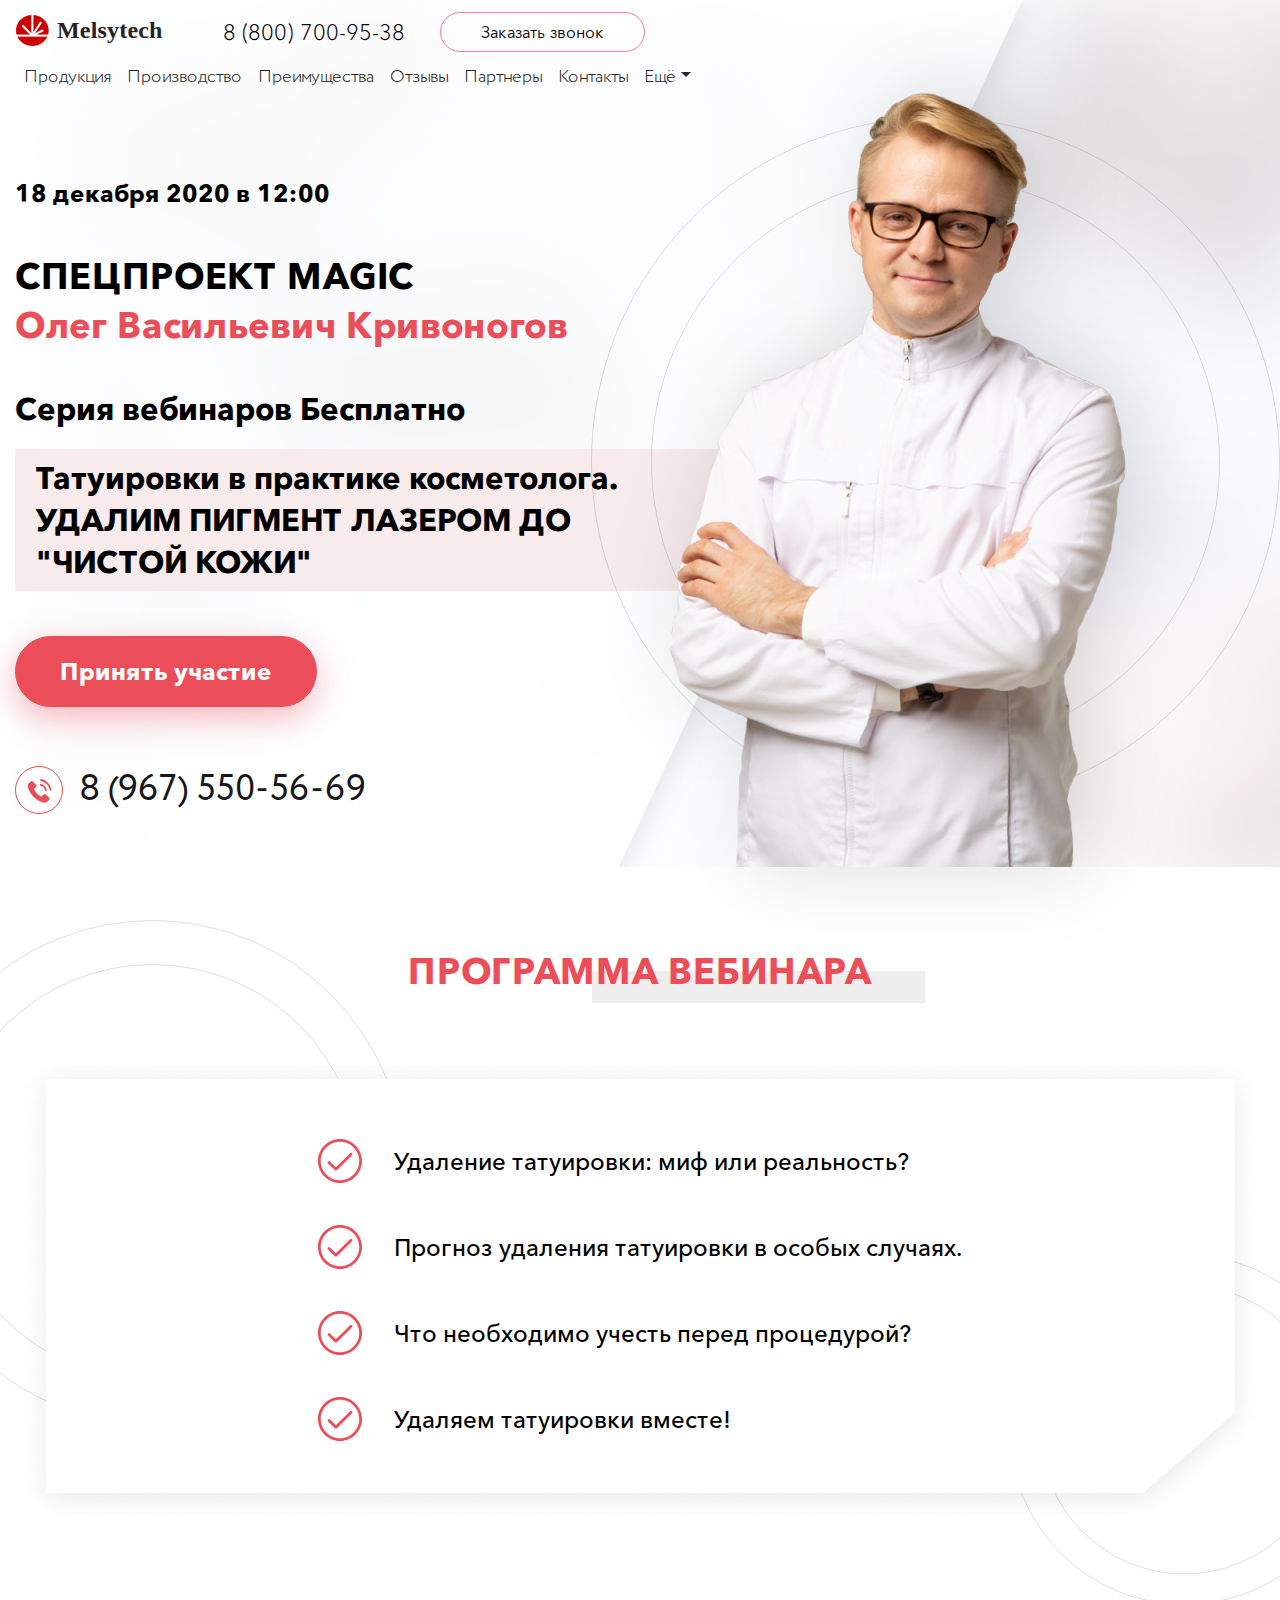
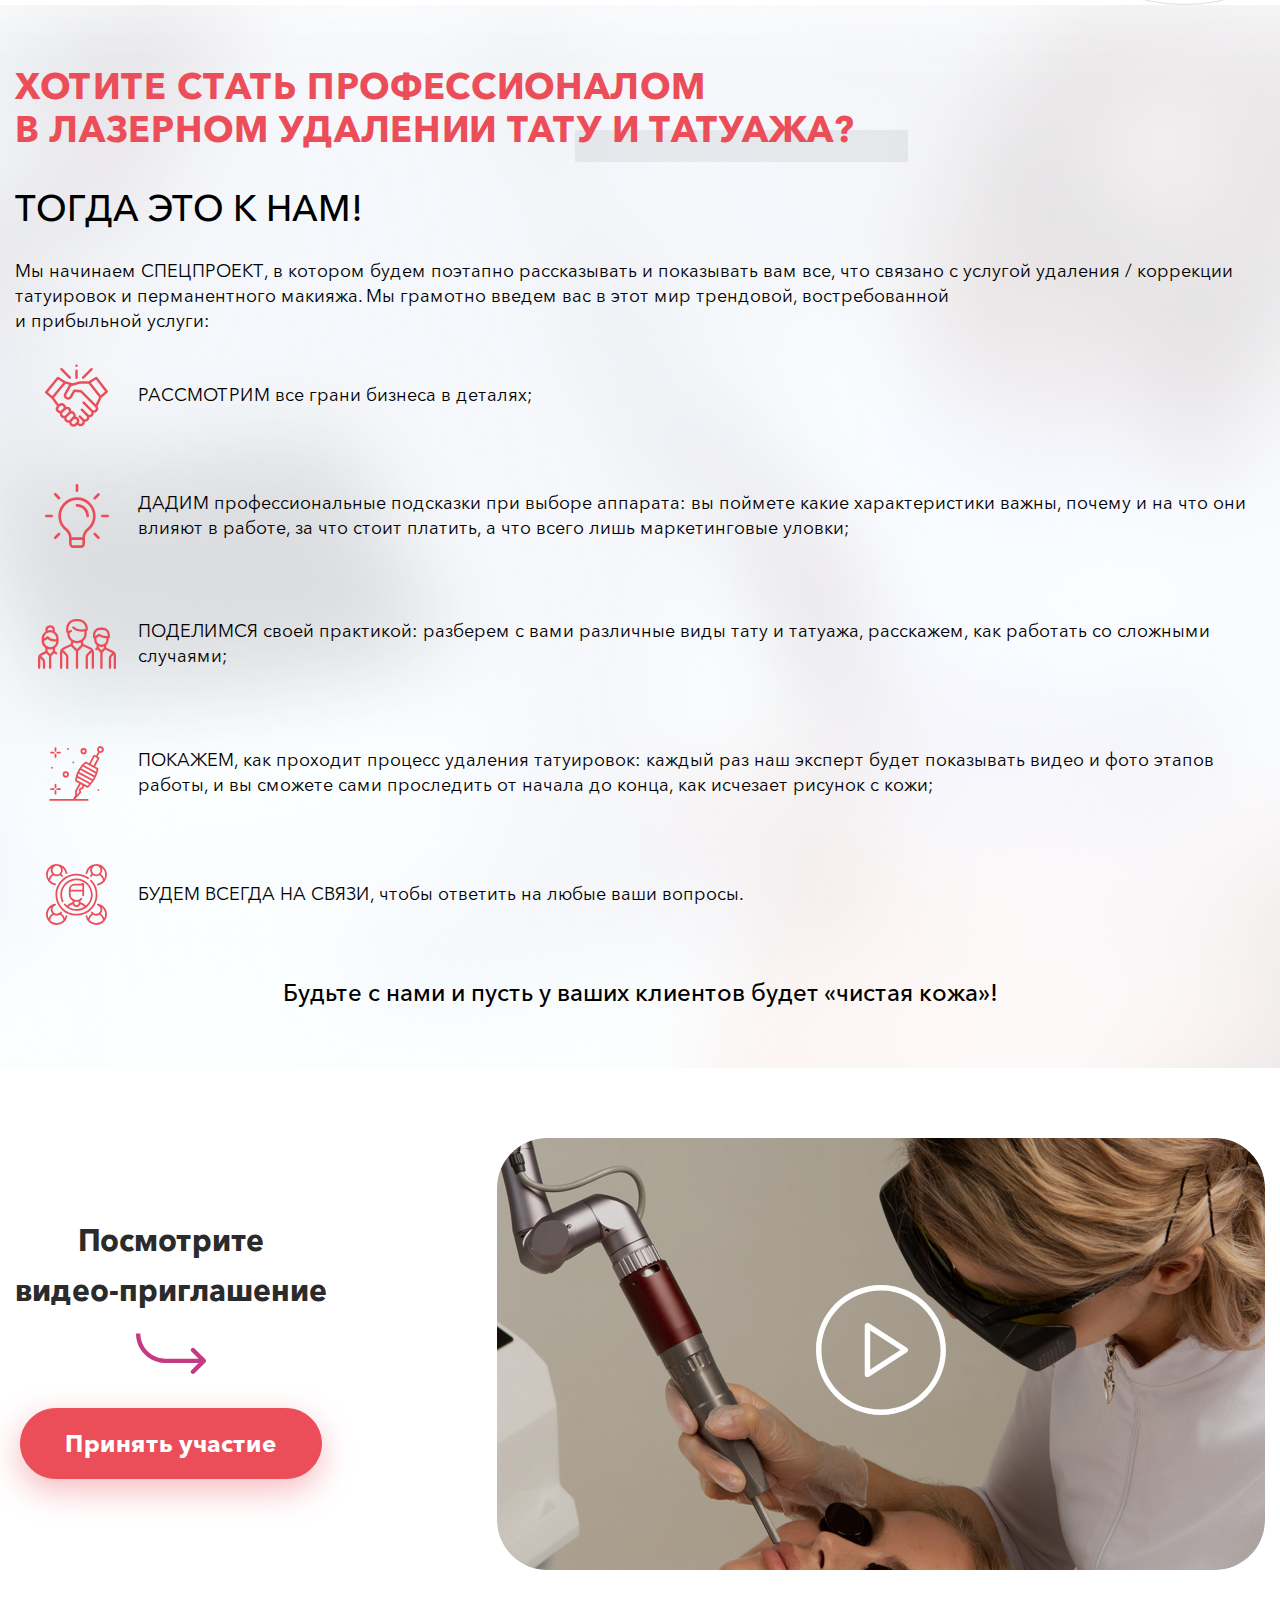
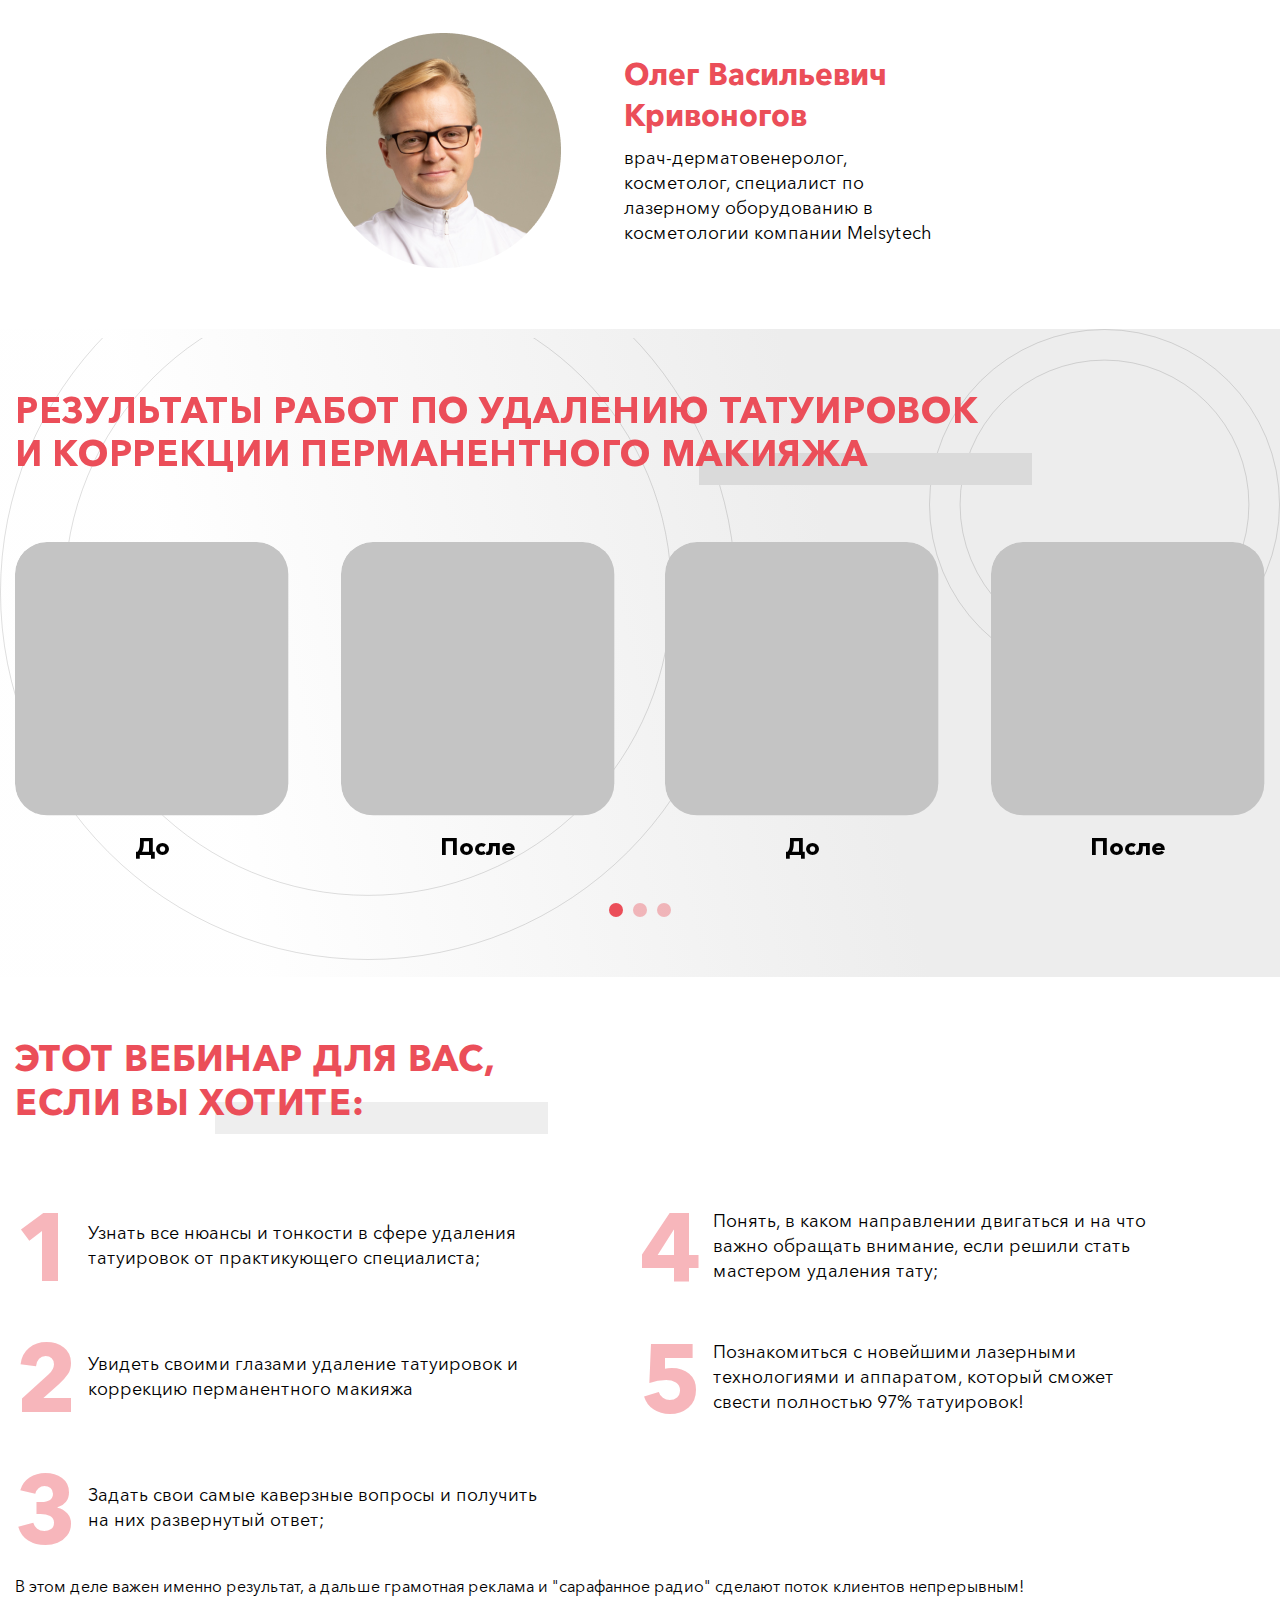
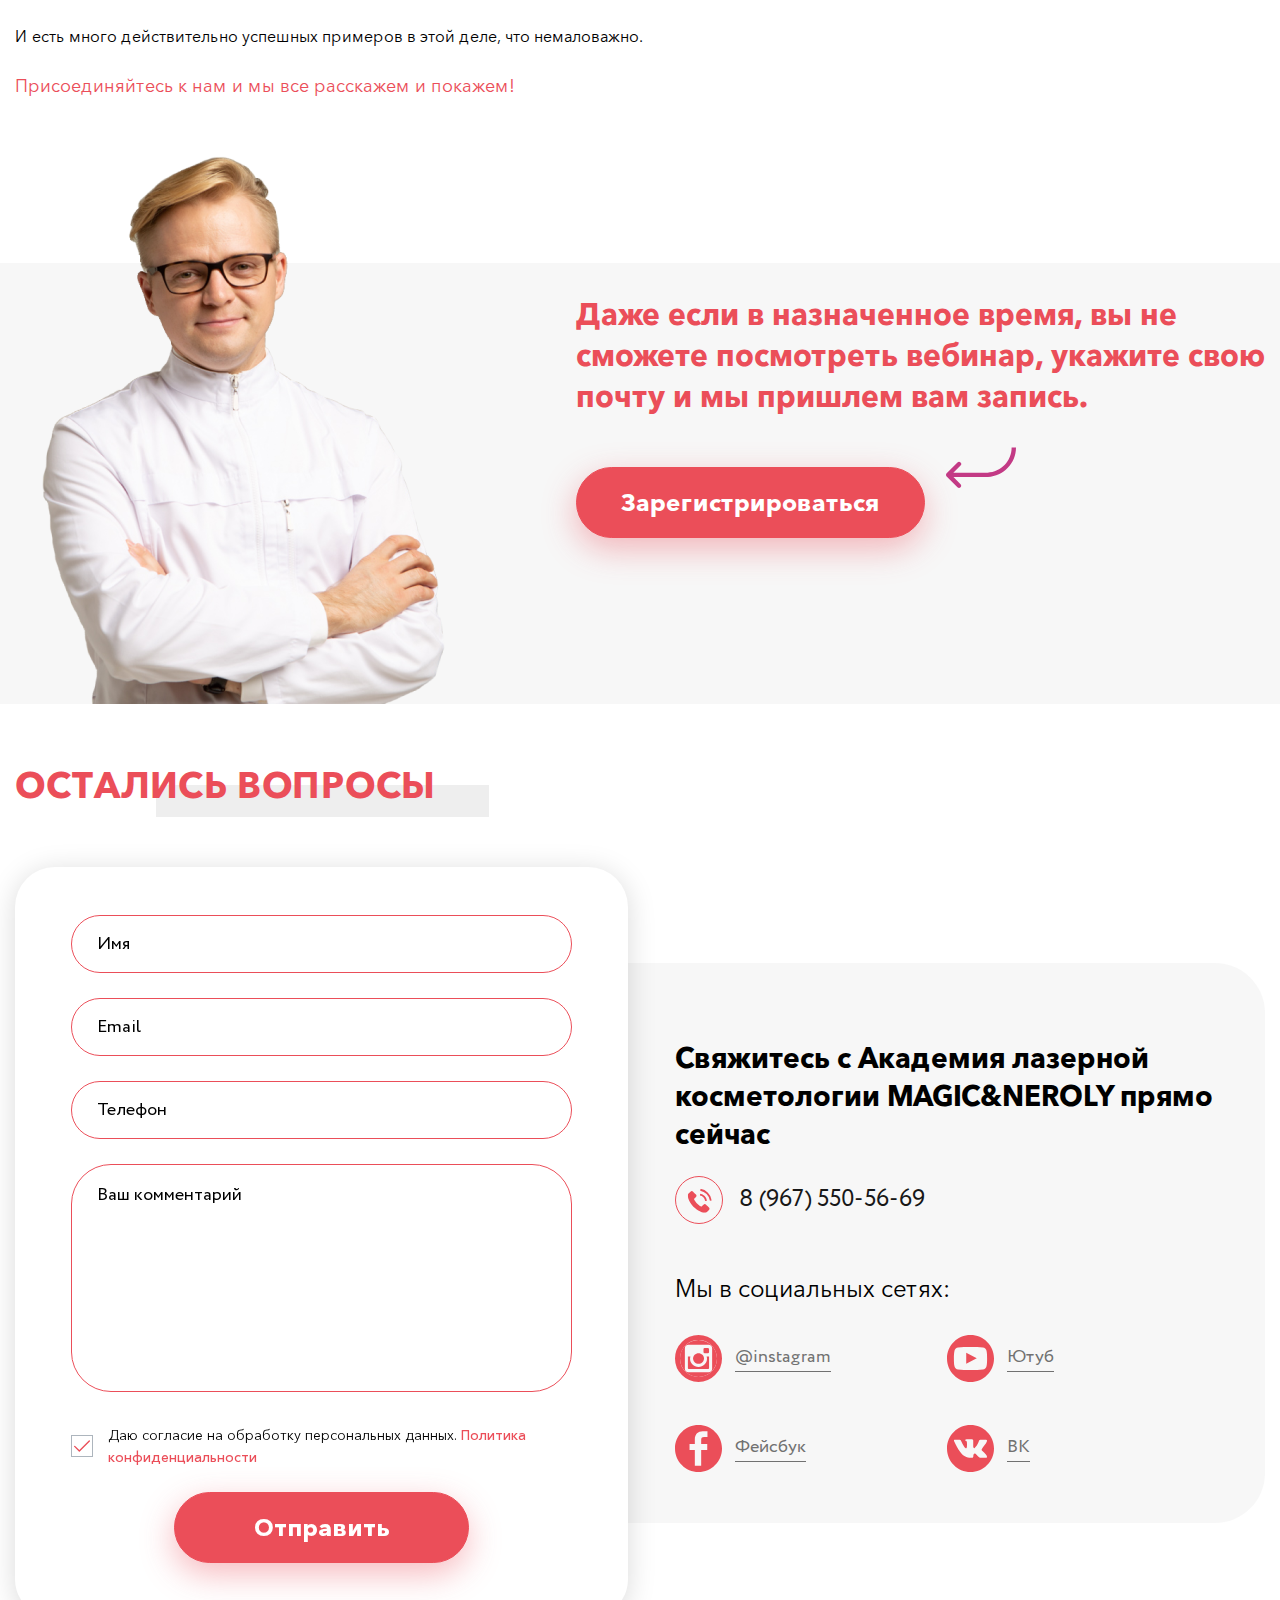
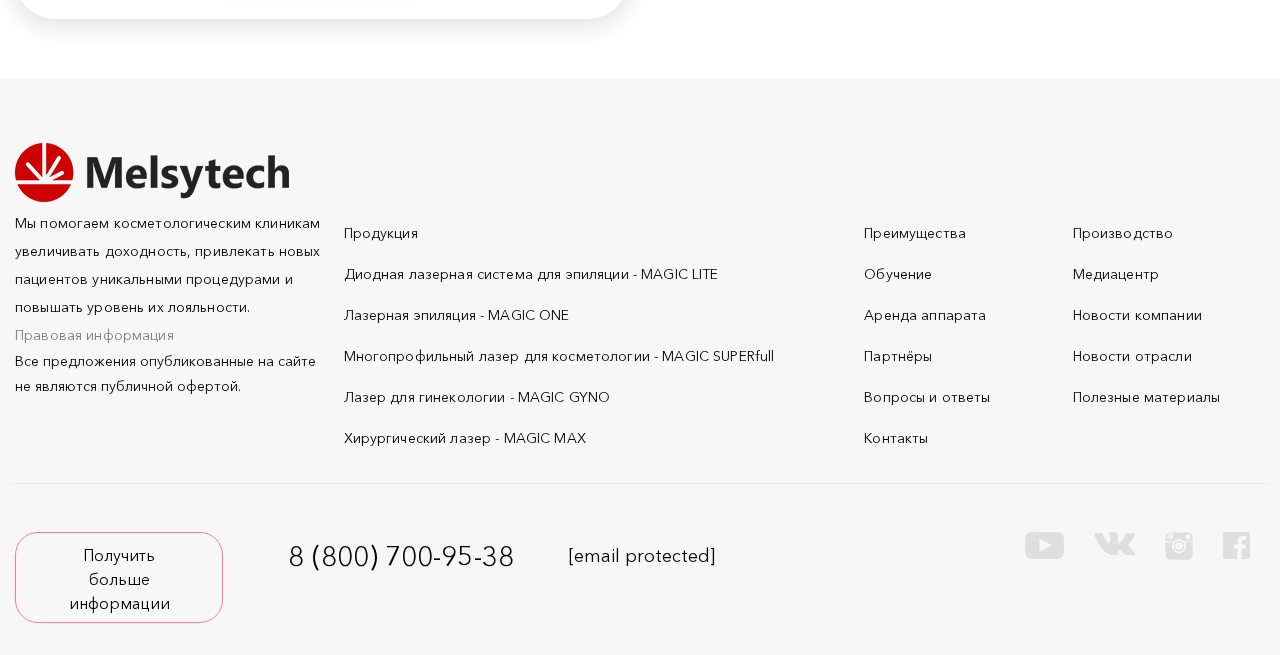
==== commit 900114a4: "delete reviews" ====
--- a/specproject.html
+++ b/specproject.html
@@ -16,6 +16,32 @@
 
   <!-- Styles -->
   <link rel="stylesheet" href="./css/app.min.css">
+
+  <!-- Marquiz script start -->
+  <script>
+    (function (w, d, s, o) {
+      if (!window.__marquiz) window.__marquiz = [];
+      window.marquiz = function () { window.Marquiz ? Marquiz.add(arguments) : window.__marquiz.push(arguments) }
+      var j = d.createElement(s); j.async = true; j.src = '//script.marquiz.ru/v2.js'; j.onload = function () {
+        if (document.readyState !== 'loading') Marquiz.init(o);
+        else document.addEventListener("DOMContentLoaded", function () {
+          Marquiz.init(o);
+        });
+      };
+      d.head.insertBefore(j, d.head.firstElementChild);
+    })(window, document, 'script', {
+      host: '//quiz.marquiz.ru',
+      id: '5fb78868e03d14004436d15d',
+      autoOpen: false,
+      autoOpenFreq: 'once',
+      openOnExit: false,
+      disableOnMobile: false
+    }
+    );
+  </script>
+  <!-- Marquiz script end -->
+
+
   <title>Title</title>
 </head>
 
@@ -661,12 +687,14 @@
     </div>
 
     <div class="quiz">
+
       <div data-marquiz-id="5fb78868e03d14004436d15d"></div>
       <script>(function (t, p) { if (!window.__marquiz) window.__marquiz = []; window.marquiz ? marquiz(t, p) : window.__marquiz.push([t, p]); })('Inline', { id: '5fb78868e03d14004436d15d', buttonText: 'Пройти тест', bgColor: '#d34085', textColor: '#ffffff', rounded: true, shadow: 'rgba(211, 64, 133, 0.5)', blicked: true, buttonOnMobile: true })</script>
+
     </div>
 
 
-    <div class="reviews">
+    <!-- <div class="reviews">
       <div class="container">
         <h2 class="reviews__title specproject__title">
           Отзывы о нас
@@ -674,9 +702,6 @@
         <div class="reviews__wrapper">
 
           <div class="offer__video__item reviews__item">
-            <!-- <video class="offer__video">
-              <source src="./videos/" type="video/mp4">
-            </video> -->
             <img src="./images/dest/specproject/video.png" alt="video" class="offer__video">
             <div class="offer__video__mask">
               <button type="button" class="offer__video__play">
@@ -686,9 +711,6 @@
           </div>
 
           <div class="offer__video__item reviews__item">
-            <!-- <video class="offer__video">
-              <source src="./videos/" type="video/mp4">
-            </video> -->
             <img src="./images/dest/specproject/video.png" alt="video" class="offer__video">
             <div class="offer__video__mask">
               <button type="button" class="offer__video__play">
@@ -709,7 +731,7 @@
 
       <img src="./images/dest/specproject/reviews__circle--2.svg" alt="Circle"
         class="reviews__circle reviews__circle--2 no-md">
-    </div>
+    </div> -->
 
     <section class="rest">
       <div class="container">
--- a/css/app.min.css
+++ b/css/app.min.css
@@ -1 +1 @@
-@font-face{font-family:Circe;font-style:normal;font-weight:300;src:local("Circe"),url(../fonts/Circe-Light.ttf) format("truetype")}@font-face{font-family:Circe;font-style:normal;font-weight:400;src:local("Circe"),url(../fonts/Circe-Regular.ttf) format("truetype")}@font-face{font-family:Circe;font-style:normal;font-weight:700;src:local("Circe"),url(../fonts/Circe-Bold.ttf) format("truetype")}@font-face{font-family:Circe;font-style:normal;font-weight:900;src:local("Circe"),url(../fonts/Circe-ExtraBold.ttf) format("truetype")}@font-face{font-family:"Avenir Next";font-style:normal;font-weight:300;src:local("Avenir Next"),url(../fonts/Avenir/AvenirNextCyr-Light.ttf) format("truetype")}@font-face{font-family:"Avenir Next";font-style:normal;font-weight:400;src:local("Avenir Next"),url(../fonts/Avenir/AvenirNextCyr-Regular.ttf) format("truetype")}@font-face{font-family:"Avenir Next";font-style:normal;font-weight:500;src:local("Avenir Next"),url(../fonts/Avenir/AvenirNextCyr-Medium.ttf) format("truetype")}@font-face{font-family:"Avenir Next";font-style:normal;font-weight:600;src:local("Avenir Next"),url(../fonts/Avenir/AvenirNextCyr-Bold.ttf) format("truetype")}*{-webkit-box-sizing:border-box;box-sizing:border-box}a,abbr,acronym,address,applet,article,aside,audio,b,big,blockquote,body,canvas,caption,center,cite,code,dd,del,details,dfn,div,dl,dt,em,embed,fieldset,figcaption,figure,footer,form,h1,h2,h3,h4,h5,h6,header,hgroup,html,i,iframe,img,ins,kbd,label,legend,li,mark,menu,nav,object,ol,output,p,pre,q,ruby,s,samp,section,small,span,strike,strong,sub,summary,sup,table,tbody,td,tfoot,th,thead,time,tr,tt,u,ul,var,video{margin:0;padding:0;border:0;font-size:100%;font:inherit;vertical-align:baseline}article,aside,details,figcaption,figure,footer,header,hgroup,menu,nav,section{display:block}body{line-height:1}ol,ul{list-style:none}blockquote,q{quotes:none}blockquote:after,blockquote:before,q:after,q:before{content:"";content:none}table{border-collapse:collapse;border-spacing:0}html{overflow-x:hidden}img{max-width:100%;height:auto}.no-xl{display:none}@media (max-width:1199px){.no-md{display:none}.md{display:inline-block}}@media (max-width:767px){.no-xs{display:none}.xs{display:inline-block}}@font-face{font-family:Circe;font-style:normal;font-weight:300;src:local("Circe"),url(../fonts/Circe-Light.ttf) format("truetype")}@font-face{font-family:Circe;font-style:normal;font-weight:400;src:local("Circe"),url(../fonts/Circe-Regular.ttf) format("truetype")}@font-face{font-family:Circe;font-style:normal;font-weight:700;src:local("Circe"),url(../fonts/Circe-Bold.ttf) format("truetype")}@font-face{font-family:Circe;font-style:normal;font-weight:900;src:local("Circe"),url(../fonts/Circe-ExtraBold.ttf) format("truetype")}@font-face{font-family:"Avenir Next";font-style:normal;font-weight:300;src:local("Avenir Next"),url(../fonts/Avenir/AvenirNextCyr-Light.ttf) format("truetype")}@font-face{font-family:"Avenir Next";font-style:normal;font-weight:400;src:local("Avenir Next"),url(../fonts/Avenir/AvenirNextCyr-Regular.ttf) format("truetype")}@font-face{font-family:"Avenir Next";font-style:normal;font-weight:500;src:local("Avenir Next"),url(../fonts/Avenir/AvenirNextCyr-Medium.ttf) format("truetype")}@font-face{font-family:"Avenir Next";font-style:normal;font-weight:600;src:local("Avenir Next"),url(../fonts/Avenir/AvenirNextCyr-Bold.ttf) format("truetype")}*{-webkit-box-sizing:border-box;box-sizing:border-box}a,abbr,acronym,address,applet,article,aside,audio,b,big,blockquote,body,canvas,caption,center,cite,code,dd,del,details,dfn,div,dl,dt,em,embed,fieldset,figcaption,figure,footer,form,h1,h2,h3,h4,h5,h6,header,hgroup,html,i,iframe,img,ins,kbd,label,legend,li,mark,menu,nav,object,ol,output,p,pre,q,ruby,s,samp,section,small,span,strike,strong,sub,summary,sup,table,tbody,td,tfoot,th,thead,time,tr,tt,u,ul,var,video{margin:0;padding:0;border:0;font-size:100%;font:inherit;vertical-align:baseline}article,aside,details,figcaption,figure,footer,header,hgroup,menu,nav,section{display:block}body{line-height:1}ol,ul{list-style:none}blockquote,q{quotes:none}blockquote:after,blockquote:before,q:after,q:before{content:"";content:none}table{border-collapse:collapse;border-spacing:0}html{overflow-x:hidden}img{max-width:100%;height:auto}.no-xl{display:none}@media (max-width:1199px){.no-md{display:none}.md{display:inline-block}}@media (max-width:767px){.no-xs{display:none}.xs{display:inline-block}}.slick-slide{outline:0}.specproject__title{position:relative;width:-webkit-fit-content;width:-moz-fit-content;width:fit-content}.specproject__title::before{content:"";display:block;width:333px;height:32px;background:#eee;position:absolute;right:-53px;bottom:-10px;z-index:-1}.info{padding-top:177px;background:url(../images/dest/specproject/info__bg.png) no-repeat center;background-size:cover}.info .container{position:relative;padding-bottom:50px}.info__circle{position:absolute;bottom:61px;right:0;z-index:2}.info__people{position:absolute;bottom:0;right:123px;z-index:4;-webkit-filter:drop-shadow(16px -5px 42px rgba(0, 0, 0, .15));filter:drop-shadow(16px -5px 42px rgba(0, 0, 0, .15))}.info__inner{z-index:2;position:relative}.info__date{font-weight:600;font-size:24px;line-height:33px;margin-bottom:42px}.info__title{font-weight:600;font-size:36px;line-height:49px;text-transform:uppercase;color:#000;margin-bottom:38px}.info__title .text__pink{color:#eb4e59;line-height:49px;text-transform:none}.info__subtitle{font-weight:600;font-size:31px;line-height:42px;color:#000;margin-bottom:19px}.info__description__wrapper{background:#f7ebeb;max-width:709px;width:100%;padding:8px 21px}.info__description{font-weight:600;font-size:31px;line-height:42px;color:#000}.info__btn{margin-top:45px;margin-bottom:56px}.info__phone{display:-webkit-box;display:-ms-flexbox;display:flex;-webkit-box-align:center;-ms-flex-align:center;align-items:center;-webkit-box-pack:start;-ms-flex-pack:start;justify-content:flex-start}.info__phone__link{display:inline-block;margin-left:16px;font-family:Circe;font-style:normal;font-weight:400;font-size:36px;line-height:53px;color:#171717;-webkit-transition:all .2s linear;-o-transition:all .2s linear;transition:all .2s linear;border-bottom:1px solid transparent}.info__phone__link:hover{text-decoration:none;border-color:#171717;color:#171717}.programm{padding-top:83px;padding-bottom:90px}.programm .container{position:relative}.programm__title{font-weight:700;font-size:36px;line-height:120.9%;text-transform:uppercase;color:#eb4e59;font-family:Avenir Next;text-align:center;margin:0 auto;margin-bottom:72px}.programm__body{background:url(../images/dest/specproject/prject__bg.png) no-repeat center;background-size:cover;height:450px;display:-webkit-box;display:-ms-flexbox;display:flex;-webkit-box-align:center;-ms-flex-align:center;align-items:center;-webkit-box-pack:center;-ms-flex-pack:center;justify-content:center;width:100%}.programm__item{display:-webkit-box;display:-ms-flexbox;display:flex;-webkit-box-align:center;-ms-flex-align:center;align-items:center;-webkit-box-pack:start;-ms-flex-pack:start;justify-content:flex-start;margin-bottom:42px}.programm__item:last-child{margin-bottom:0}.programm__text{display:inline-block;font-weight:500;font-size:24px;line-height:33px;margin-left:32px}.programm__circle{position:absolute;z-index:-1}.programm__circle--1{top:-30px;left:-100px}.programm__circle--2{right:-80px;bottom:-90px}.profession{background:url(../images/dest/specproject/professional__bg.png) no-repeat center;background-size:cover;padding:60px 0}.professional__title{font-family:Avenir Next;font-style:normal;font-weight:700;font-size:36px;line-height:120.9%;text-transform:uppercase;color:#eb4e59;margin-bottom:35px}.professional__subtitle{font-weight:500;font-size:36px;line-height:120.9%;text-transform:uppercase;margin-bottom:29px}.professional__text{font-size:18px;line-height:25px;margin-bottom:30px}.professional__item{display:-webkit-box;display:-ms-flexbox;display:flex;-webkit-box-align:center;-ms-flex-align:center;align-items:center;-webkit-box-pack:start;-ms-flex-pack:start;justify-content:flex-start;margin-bottom:57px}.professional__item:last-child{margin-bottom:0}.professional__icon__wrapper{width:123px;min-width:123px;display:-webkit-box;display:-ms-flexbox;display:flex;-webkit-box-align:center;-ms-flex-align:center;align-items:center;-webkit-box-pack:center;-ms-flex-pack:center;justify-content:center}.professional__item__text{font-size:18px;line-height:25px}.professional__footer{margin-top:54px;font-weight:500;font-size:24px;line-height:120.9%;text-align:center}.offer{padding-top:70px;padding-bottom:61px}.offer__top{display:-webkit-box;display:-ms-flexbox;display:flex;-webkit-box-align:center;-ms-flex-align:center;align-items:center;-webkit-box-pack:justify;-ms-flex-pack:justify;justify-content:space-between;width:100%}.offer__info{display:-webkit-box;display:-ms-flexbox;display:flex;-webkit-box-orient:vertical;-webkit-box-direction:normal;-ms-flex-direction:column;flex-direction:column;-webkit-box-pack:center;-ms-flex-pack:center;justify-content:center;-webkit-box-align:center;-ms-flex-align:center;align-items:center}.offer__title{font-weight:600;font-size:30px;color:#2b2b2b;text-align:center;margin-bottom:30px}.offer__icon{margin-bottom:34px}.offer__video__item{position:relative;width:100%;max-width:768px;border-radius:50px;-webkit-box-sizing:border-box;box-sizing:border-box}.offer__video{display:block;width:100%;height:100%;border-radius:50px;-webkit-box-sizing:border-box;box-sizing:border-box}.offer__video__mask{position:absolute;top:0;left:0;width:100%;height:100%;z-index:2;border-radius:50px;background:rgba(0,0,0,.15);display:-webkit-box;display:-ms-flexbox;display:flex;-webkit-box-align:center;-ms-flex-align:center;align-items:center;-webkit-box-pack:center;-ms-flex-pack:center;justify-content:center;-webkit-box-sizing:border-box;box-sizing:border-box}.offer__video__mask:hover .offer__video__play{opacity:.7}.offer__video__play{padding:0;background:0 0;border:none;-webkit-transition:all .2s linear;-o-transition:all .2s linear;transition:all .2s linear}.offer__video__play:focus{outline:0;-webkit-box-shadow:none;box-shadow:none}.offer__bot{margin-top:63px;display:-webkit-box;display:-ms-flexbox;display:flex;-webkit-box-align:center;-ms-flex-align:center;align-items:center;-webkit-box-pack:center;-ms-flex-pack:center;justify-content:center}.offer__bot__item{display:-webkit-box;display:-ms-flexbox;display:flex;-webkit-box-align:center;-ms-flex-align:center;align-items:center;-webkit-box-pack:start;-ms-flex-pack:start;justify-content:flex-start}.offer__about{margin-left:63px;max-width:331px;width:100%}.offer__name{font-weight:600;font-size:30px;line-height:41px;color:#eb4e59;margin-bottom:10px}.offer__description{font-size:18px;line-height:25px}.results{padding:60px 0;background:-o-linear-gradient(192.96deg,#ededed 34.9%,rgba(250,250,250,.08) 81.72%);background:linear-gradient(257.04deg,#ededed 34.9%,rgba(250,250,250,.08) 81.72%);position:relative}.results__circle{position:absolute;z-index:1}.results__circle--1{top:9px;left:0}.results__circle--2{top:0;right:0}.results__wrapper{z-index:2}.results__wrapper .slick-slide{display:-webkit-box;display:-ms-flexbox;display:flex}.results__slide{display:-webkit-box;display:-ms-flexbox;display:flex;-webkit-box-align:center;-ms-flex-align:center;align-items:center;-webkit-box-pack:justify;-ms-flex-pack:justify;justify-content:space-between}.results__item{width:48%;display:-webkit-box;display:-ms-flexbox;display:flex;-webkit-box-align:center;-ms-flex-align:center;align-items:center;-webkit-box-pack:justify;-ms-flex-pack:justify;justify-content:space-between}.results__title{font-weight:700;font-size:36px;line-height:120.9%;text-transform:uppercase;color:#eb4e59;margin-bottom:67px;z-index:2}.results__title::before{content:"";display:block;width:333px;height:32px;background:#dadada;position:absolute;right:-53px;bottom:-10px;z-index:-1}.results__item__img{width:274.3px;height:274.3px;min-width:274.3px;min-height:274.3px;max-width:274.3px;max-height:274.3px;border-radius:32px}.results__text{font-weight:600;font-size:24px;line-height:33px;color:#000;margin-top:14px;text-align:center}.slider__nav{margin-top:40px;width:100%}.slider__nav__wrapper{display:-webkit-box;display:-ms-flexbox;display:flex;-webkit-box-align:center;-ms-flex-align:center;align-items:center;-webkit-box-pack:center;-ms-flex-pack:center;justify-content:center;width:100%}.slider__nav__item{display:block;width:14px;height:14px;min-width:14px;min-height:14px;max-width:14px;max-height:14px;background:rgba(235,78,89,.38);border-radius:50%;margin:0 5px;cursor:pointer;position:relative}.slider__nav__item.slick-current{background:#eb4e59}.vebinar{padding-top:60px;padding-bottom:29px}.vebinar__title{font-weight:700;font-size:36px;line-height:120.9%;text-transform:uppercase;color:#eb4e59;margin-bottom:57px}.vebinar__item{display:-webkit-box;display:-ms-flexbox;display:flex;-webkit-box-align:center;-ms-flex-align:center;align-items:center;-webkit-box-pack:start;-ms-flex-pack:start;justify-content:flex-start;width:50%}.vebinar__number{font-weight:600;font-size:96px;line-height:131px;color:rgba(235,78,89,.41);display:inline-block;margin-right:11px}.vebinar__item__text{font-size:18px;line-height:25px;color:#000;max-width:450px}.vebinar__list{display:-webkit-box;display:-ms-flexbox;display:flex;-webkit-box-align:center;-ms-flex-align:center;align-items:center;-webkit-box-pack:justify;-ms-flex-pack:justify;justify-content:space-between;-ms-flex-wrap:wrap;flex-wrap:wrap}.vebinar__text{font-size:16px;line-height:25px;margin-bottom:25px}.vebinar__text:last-child{margin-bottom:0}.vebinar__text--special{font-size:18px;color:#eb4e59}.send{position:relative}.send__bg{width:100%;height:441px;background:rgba(196,196,196,.13);position:absolute;bottom:0;left:0;z-index:-1}.send__inner{display:-webkit-box;display:-ms-flexbox;display:flex;-webkit-box-align:center;-ms-flex-align:center;align-items:center;-webkit-box-pack:justify;-ms-flex-pack:justify;justify-content:space-between}.send__content{position:relative}.send__title{font-weight:600;font-size:30px;line-height:41px;color:#eb4e59;margin-bottom:50px}.send__btn__wrapper{position:relative;width:-webkit-fit-content;width:-moz-fit-content;width:fit-content}.send__arrow{position:absolute;right:-91px;top:-20px}.test{display:-webkit-box;display:-ms-flexbox;display:flex;-webkit-box-align:center;-ms-flex-align:center;align-items:center;-webkit-box-pack:center;-ms-flex-pack:center;justify-content:center}.test__img__left{display:block}.test__img__right{display:block}.reviews{background:-o-linear-gradient(192.96deg,#ededed 34.9%,rgba(250,250,250,.08) 81.72%);background:linear-gradient(257.04deg,#ededed 34.9%,rgba(250,250,250,.08) 81.72%);padding:60px 0;position:relative}.reviews .container{z-index:2;position:relative}.reviews__circle{position:absolute;z-index:1}.reviews__circle--1{top:0;left:117px}.reviews__circle--2{top:9px;right:224px}.reviews__title{font-weight:700;font-size:36px;line-height:120.9%;text-transform:uppercase;color:#eb4e59;margin-bottom:64px}.reviews__wrapper{display:-webkit-box;display:-ms-flexbox;display:flex;-webkit-box-align:center;-ms-flex-align:center;align-items:center;-webkit-box-pack:justify;-ms-flex-pack:justify;justify-content:space-between}.reviews__item{width:49%;height:321.5px}.rest{padding:60px 0}.rest__title{font-weight:700;font-size:36px;line-height:120.9%;text-transform:uppercase;color:#eb4e59;font-family:Avenir Next;margin-bottom:60px}.rest__inner{display:-webkit-box;display:-ms-flexbox;display:flex;-webkit-box-align:center;-ms-flex-align:center;align-items:center;-webkit-box-pack:justify;-ms-flex-pack:justify;justify-content:space-between}.form.specproject__form{width:613px;min-width:613px;max-width:613px;-webkit-box-shadow:0 4px 29px rgba(0,0,0,.15);box-shadow:0 4px 29px rgba(0,0,0,.15);border:none}.form.specproject__form .form__input{border-color:#eb4e59;font-size:18px;line-height:25px;color:#000}.form.specproject__form .form__input::-webkit-input-placeholder{font-size:18px;line-height:25px;color:#000}.form.specproject__form .form__input::-moz-placeholder{font-size:18px;line-height:25px;color:#000}.form.specproject__form .form__input:-ms-input-placeholder{font-size:18px;line-height:25px;color:#000}.form.specproject__form .form__input::-ms-input-placeholder{font-size:18px;line-height:25px;color:#000}.form.specproject__form .form__input::placeholder{font-size:18px;line-height:25px;color:#000}.form.specproject__form .form__input--textarea{padding-top:18px;height:228px;resize:none}.rest__info{width:100%;background:rgba(196,196,196,.13);border-radius:0 50px 50px 0;padding-top:76px;padding-bottom:51px;padding-left:47px;padding-right:47px}.rest__inner__title{font-weight:600;font-size:28px;line-height:38px;margin-bottom:23px}.rest__phone{margin-bottom:47px}.rest__phone .info__phone__icon{width:48px;height:48px}.rest__phone .info__phone__link{font-size:24px;line-height:35px}.rest__social__title{font-size:24px;line-height:35px;margin-bottom:29px}.rest__social__list{display:-webkit-box;display:-ms-flexbox;display:flex;-webkit-box-align:center;-ms-flex-align:center;align-items:center;-webkit-box-pack:justify;-ms-flex-pack:justify;justify-content:space-between;-ms-flex-wrap:wrap;flex-wrap:wrap}.rest__social__item{display:-webkit-box;display:-ms-flexbox;display:flex;-webkit-box-align:center;-ms-flex-align:center;align-items:center;-webkit-box-pack:start;-ms-flex-pack:start;justify-content:flex-start;width:50%;margin-bottom:43px}.rest__social__item:nth-child(3),.rest__social__item:nth-child(4){margin-bottom:0}.rest__social__link{display:inline-block;margin-left:13px;font-family:Circe;font-style:normal;font-weight:400;font-size:18px;line-height:27px;color:#717171;border-bottom:1px solid #717171;-webkit-transition:all .2s linear;-o-transition:all .2s linear;transition:all .2s linear}.rest__social__link:hover{border-color:transparent;text-decoration:none;color:#717171}.form__checkbox{position:absolute;z-index:-1;opacity:0}.form__checkbox+.form__checkbox__label{display:-webkit-inline-box;display:-ms-inline-flexbox;display:inline-flex;-webkit-box-align:center;-ms-flex-align:center;align-items:center;-webkit-user-select:none;-moz-user-select:none;-ms-user-select:none;user-select:none;margin-bottom:24px}.form__checkbox+.form__checkbox__label::before{content:"";display:inline-block;width:22px;height:22px;-ms-flex-negative:0;flex-shrink:0;-webkit-box-flex:0;-ms-flex-positive:0;flex-grow:0;border:1px solid #adb5bd;border-radius:0;margin-right:15px;background-repeat:no-repeat;background-position:center center;cursor:pointer;-webkit-transition:all .2s linear;-o-transition:all .2s linear;transition:all .2s linear}.form__checkbox+.form__checkbox__label:hover::before{opacity:.7}.form__checkbox:checked+.form__checkbox__label::before{background-image:url(../images/dest/specproject/yes.svg)}.form__checkbox__wrapper{font-size:14px;line-height:22px;color:#000}.form__checkbox__link{color:#eb4e59;font-weight:500}.btn.rest__btn{width:295px;margin:0 auto}.specproject__footer{background:rgba(0,0,0,.03)!important;-webkit-backdrop-filter:blur(4px);backdrop-filter:blur(4px)}@media (max-width:1199px){.info{padding-top:122px;height:1399px}.info .container{height:100%}.info__people{right:50%;-webkit-transform:translate(50%,0);-ms-transform:translate(50%,0);transform:translate(50%,0);-webkit-filter:none;filter:none}.info__circle{bottom:120px}.info__date{font-size:18px;margin-bottom:65px}.info__title{font-weight:600;font-size:24px;line-height:33px;margin-bottom:20px}.info__subtitle{font-weight:600;font-size:24px;line-height:33px;margin-bottom:25px}.info__description{font-size:24px;line-height:33px}.info__btn{margin-top:32px;margin-bottom:46px}.info__phone__link{font-size:24px;line-height:35px}.specproject__title::before{right:auto;left:0;width:100%}.offer__top{-webkit-box-orient:vertical;-webkit-box-direction:normal;-ms-flex-direction:column;flex-direction:column}.offer__info{width:100%;-webkit-box-ordinal-group:3;-ms-flex-order:2;order:2;margin-top:44px;position:relative}.offer__title{width:100%;text-align:left;font-size:24px;line-height:33px}.offer__icon{position:absolute;-webkit-transform:rotate(-90deg);-ms-transform:rotate(-90deg);transform:rotate(-90deg);top:-13px;right:0}.offer__bot{margin-top:55px}.offer__bot__item{-webkit-box-orient:vertical;-webkit-box-direction:normal;-ms-flex-direction:column;flex-direction:column;width:100%;-webkit-box-align:start;-ms-flex-align:start;align-items:flex-start}.offer__about{margin-left:0;margin-top:45px}.offer__video__mask{border-radius:20px}.offer__video{border-radius:20px}.offer__video__item{border-radius:20px}.results__item{width:100%;-webkit-box-orient:vertical;-webkit-box-direction:normal;-ms-flex-direction:column;flex-direction:column}.results__item.no-md{display:none}.results__item__before{margin-bottom:25px}.slider__nav{margin-top:55px}.results__title{font-size:30px;line-height:120.9%;margin-bottom:44px}.send__bg{display:none}.send{background:rgba(196,196,196,.13);padding-top:60px}.send__title{font-size:24px;line-height:33px;margin-bottom:37px}.send__inner{-webkit-box-orient:vertical;-webkit-box-direction:normal;-ms-flex-direction:column;flex-direction:column;-webkit-box-align:start;-ms-flex-align:start;align-items:flex-start}.send__people{-webkit-box-ordinal-group:3;-ms-flex-order:2;order:2;margin-top:8px}.btn.send__btn{padding:18px 26px}.reviews__wrapper{-webkit-box-orient:vertical;-webkit-box-direction:normal;-ms-flex-direction:column;flex-direction:column}.reviews__item{width:100%;max-width:337.33px;height:189.75px;margin-bottom:23px}.reviews__item:last-child{margin-bottom:0}.reviews__title{font-size:30px;line-height:120.9%;margin-bottom:60px}.reviews__circle--1{left:0;top:0}.rest__inner{-webkit-box-orient:vertical;-webkit-box-direction:normal;-ms-flex-direction:column;flex-direction:column}.form.specproject__form{width:100%;max-width:100%;min-width:auto;background:#fff;-webkit-box-shadow:0 4px 29px rgba(0,0,0,.15);box-shadow:0 4px 29px rgba(0,0,0,.15);padding:46px 17px}.rest__title{font-size:30px;line-height:120.9%;margin-bottom:53px}.btn.rest__btn{width:235px;font-weight:600;font-size:18px;line-height:25px}.form__checkbox__link{display:block}.rest__info{border-radius:0;padding-top:40px;padding-bottom:60px;padding-left:18px;padding-right:18px;background:0 0}.rest__inner__title{font-size:24px;line-height:33px;margin-bottom:26px}.rest__phone{margin-bottom:36px}.rest__social__list{-ms-flex-wrap:wrap;flex-wrap:wrap}.rest__social__item{width:100%;margin-bottom:38px}.rest__social__item:nth-child(3){margin-bottom:38px}.rest{position:relative;padding-bottom:0;margin-bottom:60px}.rest__bg{height:744px;width:100%;background:#f3f3f3;position:absolute;bottom:0;left:0;z-index:-1}.results__circle--1{left:auto;right:0;top:308px}.results__circle--2{top:auto;bottom:128px;right:auto;left:0}}@media (max-width:767px){.send__btn__wrapper{width:100%}.send__arrow{top:auto;right:20px;bottom:-159px;-webkit-transform:rotate(90deg) scale(1,-1);-ms-transform:rotate(90deg) scale(1,-1);transform:rotate(90deg) scale(1,-1)}.programm{padding-top:60px;padding-bottom:106px}.programm__body__wrapper{width:90%}.programm__title{text-align:left;margin-bottom:61px;font-size:36px;line-height:120.9%}.programm__text{font-weight:500;font-size:18px;line-height:25px;margin-left:18px}.programm__icon{width:31px;height:31px}.programm__item{margin-bottom:50px}.programm__circle--1{left:0;top:110px}.programm__circle--2{right:0;bottom:-60px}.professional__title{font-size:30px;line-height:120.9%;margin-bottom:35px}.professional__subtitle{font-size:24px;line-height:120.9%;margin-bottom:31px}.professional__text{font-size:18px;line-height:25px;margin-bottom:43px}.professional__item{margin-bottom:33px}.professional__icon__wrapper{-webkit-box-pack:start;-ms-flex-pack:start;justify-content:flex-start;min-width:100px;width:100px}.professional__footer{margin-top:79px;font-weight:500;font-size:24px;line-height:120.9%}.vebinar{padding-bottom:47px}.vebinar__title{font-size:30px;line-height:120.9%;margin-bottom:52px}.vebinar__list{-ms-flex-wrap:wrap;flex-wrap:wrap}.vebinar__item{width:100%;margin-bottom:18px}.vebinar__item:nth-child(2){-webkit-box-ordinal-group:5;-ms-flex-order:4;order:4}.vebinar__item:nth-child(4){-webkit-box-ordinal-group:6;-ms-flex-order:5;order:5}.vebinar__item:last-child{margin-bottom:0}.vebinar__bot{margin-top:20px}.vebinar__text{font-size:18px;line-height:25px}.vebinar__text--special{font-size:24px}.test{-webkit-box-orient:vertical;-webkit-box-direction:normal;-ms-flex-direction:column;flex-direction:column;height:auto}.test__img__left{width:100%}.test__img__right{width:100%}}@media (max-width:376px){.programm__body{background:url(../images/dest/specproject/professional__bg--mobile.png) no-repeat center;height:421px}.profession{background:url(../images/dest/specproject/professional__bg--mobile--2.png) no-repeat center}}body{background:#fff;font-family:Circe,sans-serif;font-size:18px;color:#000;position:relative;overflow-x:hidden;min-width:320px}body.specproject{font-family:Avenir Next;font-size:18px;line-height:25px}*{-webkit-box-sizing:border-box;box-sizing:border-box}.btn-red{background:#d70000;border-radius:55px;color:#fff;font-size:18px;font-style:normal;font-weight:400;line-height:120.9%;text-align:center;padding:15px 29px;width:auto;-webkit-transition:all .2s linear;-o-transition:all .2s linear;transition:all .2s linear}.btn-red:hover{background:#ad0202;color:#fff}.btn__pink{background:#eb4e59;border:1px solid #eb4e59;-webkit-box-shadow:-1px 11px 33px rgba(235,78,89,.39);box-shadow:-1px 11px 33px rgba(235,78,89,.39);border-radius:71px;padding:18px 44px;font-weight:600;font-size:24px;line-height:33px;color:#fff;-webkit-transition:all .2s linear;-o-transition:all .2s linear;transition:all .2s linear}.btn__pink:hover{background:#cc3b44;color:#fff}.btn__center{display:-webkit-box;display:-ms-flexbox;display:flex;-webkit-box-align:center;-ms-flex-align:center;align-items:center;-webkit-box-pack:center;-ms-flex-pack:center;justify-content:center}.header--absolute{position:absolute;width:100%;top:0;left:0}.menu--main li a{font-family:Circe;font-weight:300;-webkit-box-shadow:none;box-shadow:none}.menu--main li span.nav-link{font-family:Circe;font-weight:300;-webkit-box-shadow:none;box-shadow:none}.intro{height:80vh;background:url(../images/dest/intro.png) no-repeat bottom right;padding-top:40px;position:relative}.intro__bg{position:absolute;right:0;bottom:0;z-index:-1}.intro__suptitle{font-weight:400;font-size:36px;line-height:120.9%;color:#2b2b2b;margin-bottom:15px}.intro__title{font-weight:800;font-size:46px;line-height:136.4%;text-transform:uppercase;color:#2b2b2b}.intro__btn{margin-top:290px}.principle{background:url(../images/dest/principle.png) no-repeat center top}.principle .container{height:100%}.principle__inner{height:100%;padding-top:240px;padding-bottom:40px}.principle__title{font-weight:700;font-size:36px;line-height:120.9%;color:#000;margin-bottom:2px}.principle__text{font-weight:400;font-size:18px;line-height:152.9%;color:#000;max-width:970px}.area{padding-top:20px;padding-bottom:81px}.area__wrapper{text-align:center}.area__title{font-weight:700;font-size:36px;line-height:120.9%;color:#000;text-align:left}.area__btn{margin-top:55px}.benefits{background:url(../images/dest/benefits.png) no-repeat center;padding-top:54px;padding-bottom:80px}.benefits__title{font-weight:700;font-size:36px;line-height:120.9%;margin-bottom:54px;color:#000}.benefits__item{display:-webkit-box;display:-ms-flexbox;display:flex;-webkit-box-align:start;-ms-flex-align:start;align-items:flex-start;-webkit-box-pack:start;-ms-flex-pack:start;justify-content:flex-start}.benefits__icon{margin-top:15px;margin-right:17px}.benefits__item__title{font-weight:700;font-size:16px;line-height:171.9%;color:#2b2b2b;margin-bottom:2px}.benefits__item__description{max-width:316px;font-size:16px;line-height:171.9%;color:#000}.benefits__line{display:-webkit-box;display:-ms-flexbox;display:flex;-webkit-box-align:start;-ms-flex-align:start;align-items:flex-start;-webkit-box-pack:justify;-ms-flex-pack:justify;justify-content:space-between}.benefits__line--two{margin-top:40px;-webkit-box-pack:center;-ms-flex-pack:center;justify-content:center}.benefits__line--two .benefits__item{margin:0 36px}.advantages{padding-top:75px;padding-bottom:89px}.advantages__title{font-weight:700;font-size:36px;line-height:120.9%;color:#000;margin-bottom:45px}.advantages__item{display:-webkit-box;display:-ms-flexbox;display:flex;-webkit-box-align:end;-ms-flex-align:end;align-items:flex-end;-webkit-box-pack:justify;-ms-flex-pack:justify;justify-content:space-between;margin-bottom:65px}.advantages__item:last-child{margin-bottom:0}.advantages__info{width:46%;border-radius:40px;-webkit-box-shadow:4px 4px 25px -7px rgba(0,0,0,.15);box-shadow:4px 4px 25px -7px rgba(0,0,0,.15)}.advanages__header{height:70px;width:100%;background:#d70000;border-radius:40px 40px 0 0;display:-webkit-box;display:-ms-flexbox;display:flex;-webkit-box-align:center;-ms-flex-align:center;align-items:center;-webkit-box-pack:start;-ms-flex-pack:start;justify-content:flex-start;padding-left:43px}.advantages__infO__title{font-weight:400;font-size:24px;line-height:152.9%;color:#fff}.advantages__list{width:100%;background:#fff;padding-top:46px;padding-left:39px;padding-bottom:50px;padding-right:59px;border-radius:0 0 40px 40px}.advantages__list__item{display:-webkit-box;display:-ms-flexbox;display:flex;-webkit-box-align:start;-ms-flex-align:start;align-items:flex-start;-webkit-box-pack:start;-ms-flex-pack:start;justify-content:flex-start;margin-bottom:20px}.advantages__list__item:last-child{margin-bottom:0}.advantages__list__text{font-weight:400;font-size:16px;line-height:171.9%;color:#000;padding-top:4px;margin-left:21px}.advantages__btn{margin-top:90px}.contact{background:url(../images/dest/contact.png) no-repeat center;position:relative;padding:70px 0}.contact__img{position:absolute;top:45%;left:37vw;-webkit-transform:translate(0,-50%);-ms-transform:translate(0,-50%);transform:translate(0,-50%);z-index:5}.form{border:1px solid rgba(0,0,0,.38);-webkit-box-sizing:border-box;box-sizing:border-box;-webkit-backdrop-filter:blur(20px);backdrop-filter:blur(20px);border-radius:40px;max-width:437px;padding:56px;padding-top:48px}.form__title{font-weight:700;font-size:36px;line-height:50px;color:#000;margin-bottom:15px}.form__item{position:relative;margin-bottom:25px}.form__star{position:absolute;top:10px;right:27px}.form__input{width:100%;background:0 0;border:1px solid #c4c4c4;-webkit-box-sizing:border-box;box-sizing:border-box;border-radius:40px;height:58px;padding-left:25px;font-family:Circe;font-style:normal;font-weight:400;font-size:14px;line-height:50px;color:#000}.form__input::-webkit-input-placeholder{font-family:Circe;font-style:normal;font-weight:400;font-size:14px;line-height:50px;color:#000}.form__input::-moz-placeholder{font-family:Circe;font-style:normal;font-weight:400;font-size:14px;line-height:50px;color:#000}.form__input:-ms-input-placeholder{font-family:Circe;font-style:normal;font-weight:400;font-size:14px;line-height:50px;color:#000}.form__input::-ms-input-placeholder{font-family:Circe;font-style:normal;font-weight:400;font-size:14px;line-height:50px;color:#000}.form__input::placeholder{font-family:Circe;font-style:normal;font-weight:400;font-size:14px;line-height:50px;color:#000}.form__input:focus{outline:0}.contact__btn{width:100%}.footer__main{background:0 0!important}@media (max-width:1199px){.intro{background-size:contain}.advantages{padding:53px 0}.advantages__item{-webkit-box-orient:vertical;-webkit-box-direction:normal;-ms-flex-direction:column;flex-direction:column;-webkit-box-align:center;-ms-flex-align:center;align-items:center}.advantages__photo{-webkit-box-ordinal-group:2;-ms-flex-order:1;order:1;margin-bottom:27px}.advantages__info{-webkit-box-ordinal-group:3;-ms-flex-order:2;order:2}.advantages__info{width:100%}.advantages__btn{margin-top:45px}.advantages__list{padding-left:18px;padding-right:18px;padding-bottom:37px;padding-top:37px}.contact{background:url(../images/dest/contact--mobile.png) no-repeat center;background-size:cover;padding-top:0;padding-bottom:44px}.contact__img{position:static;-webkit-transform:none;-ms-transform:none;transform:none}.contact__img.md{display:block;margin:0 auto}.form{padding:0;max-width:100%;border:none;-webkit-backdrop-filter:none;backdrop-filter:none}}@media (max-width:1280px){.intro{height:700px}.intro__btn{margin-top:370px}}@media (max-width:767px){.intro{padding-top:51px;height:580px;background:url(../images/dest/intro--mobile.png) no-repeat bottom center}.intro__suptitle{font-size:24px;line-height:120.9%;margin-bottom:0}.intro__title{font-weight:800;font-size:36px;line-height:136.4%}.intro__btn{margin-top:29px}.principle{background:url(../images/dest/principle--mobile.png) no-repeat center bottom;background-size:cover;height:1555px}.principle__inner{padding-top:61px}.principle__title{margin-bottom:33px;font-size:30px}.area{padding-top:11px;padding-bottom:53px}.area__title{font-weight:700;font-size:30px;line-height:120.9%;margin-bottom:49px;color:#000;text-align:left}.area__item{display:-webkit-box;display:-ms-flexbox;display:flex;-webkit-box-align:start;-ms-flex-align:start;align-items:flex-start;-webkit-box-pack:start;-ms-flex-pack:start;justify-content:flex-start;margin-bottom:24px}.area__item:last-child{margin-bottom:0}.area__box{padding-top:10px;text-align:left}.area__number{font-size:36px;line-height:120.9%;color:#c54141}.area__text{font-size:18px;line-height:152.9%;color:#2b2b2b;margin-left:43px}.area__btn{margin-top:37px}.benefits{background:url(../images/dest/benefits--mobile.png) no-repeat center;background-size:cover;padding-top:54px;padding-bottom:0}.benefits__title{font-size:30px;line-height:120.9%;margin-bottom:45px}.benefits__line{-ms-flex-wrap:wrap;flex-wrap:wrap}.benefits__line--two{margin:0}.benefits__line--two .benefits__item{margin:0;margin-bottom:41px}.benefits__item{width:100%;margin-bottom:41px}.advantages__title{font-size:30px;line-height:120.9%}.form__title{font-size:36px;line-height:50px}.contact__img.md{width:100%}}+@font-face{font-family:Circe;font-style:normal;font-weight:300;src:local("Circe"),url(../fonts/Circe-Light.ttf) format("truetype")}@font-face{font-family:Circe;font-style:normal;font-weight:400;src:local("Circe"),url(../fonts/Circe-Regular.ttf) format("truetype")}@font-face{font-family:Circe;font-style:normal;font-weight:700;src:local("Circe"),url(../fonts/Circe-Bold.ttf) format("truetype")}@font-face{font-family:Circe;font-style:normal;font-weight:900;src:local("Circe"),url(../fonts/Circe-ExtraBold.ttf) format("truetype")}@font-face{font-family:"Avenir Next";font-style:normal;font-weight:300;src:local("Avenir Next"),url(../fonts/Avenir/AvenirNextCyr-Light.ttf) format("truetype")}@font-face{font-family:"Avenir Next";font-style:normal;font-weight:400;src:local("Avenir Next"),url(../fonts/Avenir/AvenirNextCyr-Regular.ttf) format("truetype")}@font-face{font-family:"Avenir Next";font-style:normal;font-weight:500;src:local("Avenir Next"),url(../fonts/Avenir/AvenirNextCyr-Medium.ttf) format("truetype")}@font-face{font-family:"Avenir Next";font-style:normal;font-weight:600;src:local("Avenir Next"),url(../fonts/Avenir/AvenirNextCyr-Bold.ttf) format("truetype")}*{-webkit-box-sizing:border-box;box-sizing:border-box}a,abbr,acronym,address,applet,article,aside,audio,b,big,blockquote,body,canvas,caption,center,cite,code,dd,del,details,dfn,div,dl,dt,em,embed,fieldset,figcaption,figure,footer,form,h1,h2,h3,h4,h5,h6,header,hgroup,html,i,iframe,img,ins,kbd,label,legend,li,mark,menu,nav,object,ol,output,p,pre,q,ruby,s,samp,section,small,span,strike,strong,sub,summary,sup,table,tbody,td,tfoot,th,thead,time,tr,tt,u,ul,var,video{margin:0;padding:0;border:0;font-size:100%;font:inherit;vertical-align:baseline}article,aside,details,figcaption,figure,footer,header,hgroup,menu,nav,section{display:block}body{line-height:1}ol,ul{list-style:none}blockquote,q{quotes:none}blockquote:after,blockquote:before,q:after,q:before{content:"";content:none}table{border-collapse:collapse;border-spacing:0}html{overflow-x:hidden}img{max-width:100%;height:auto}.no-xl{display:none}@media (max-width:1199px){.no-md{display:none}.md{display:inline-block}}@media (max-width:767px){.no-xs{display:none}.xs{display:inline-block}}@font-face{font-family:Circe;font-style:normal;font-weight:300;src:local("Circe"),url(../fonts/Circe-Light.ttf) format("truetype")}@font-face{font-family:Circe;font-style:normal;font-weight:400;src:local("Circe"),url(../fonts/Circe-Regular.ttf) format("truetype")}@font-face{font-family:Circe;font-style:normal;font-weight:700;src:local("Circe"),url(../fonts/Circe-Bold.ttf) format("truetype")}@font-face{font-family:Circe;font-style:normal;font-weight:900;src:local("Circe"),url(../fonts/Circe-ExtraBold.ttf) format("truetype")}@font-face{font-family:"Avenir Next";font-style:normal;font-weight:300;src:local("Avenir Next"),url(../fonts/Avenir/AvenirNextCyr-Light.ttf) format("truetype")}@font-face{font-family:"Avenir Next";font-style:normal;font-weight:400;src:local("Avenir Next"),url(../fonts/Avenir/AvenirNextCyr-Regular.ttf) format("truetype")}@font-face{font-family:"Avenir Next";font-style:normal;font-weight:500;src:local("Avenir Next"),url(../fonts/Avenir/AvenirNextCyr-Medium.ttf) format("truetype")}@font-face{font-family:"Avenir Next";font-style:normal;font-weight:600;src:local("Avenir Next"),url(../fonts/Avenir/AvenirNextCyr-Bold.ttf) format("truetype")}*{-webkit-box-sizing:border-box;box-sizing:border-box}a,abbr,acronym,address,applet,article,aside,audio,b,big,blockquote,body,canvas,caption,center,cite,code,dd,del,details,dfn,div,dl,dt,em,embed,fieldset,figcaption,figure,footer,form,h1,h2,h3,h4,h5,h6,header,hgroup,html,i,iframe,img,ins,kbd,label,legend,li,mark,menu,nav,object,ol,output,p,pre,q,ruby,s,samp,section,small,span,strike,strong,sub,summary,sup,table,tbody,td,tfoot,th,thead,time,tr,tt,u,ul,var,video{margin:0;padding:0;border:0;font-size:100%;font:inherit;vertical-align:baseline}article,aside,details,figcaption,figure,footer,header,hgroup,menu,nav,section{display:block}body{line-height:1}ol,ul{list-style:none}blockquote,q{quotes:none}blockquote:after,blockquote:before,q:after,q:before{content:"";content:none}table{border-collapse:collapse;border-spacing:0}html{overflow-x:hidden}img{max-width:100%;height:auto}.no-xl{display:none}@media (max-width:1199px){.no-md{display:none}.md{display:inline-block}}@media (max-width:767px){.no-xs{display:none}.xs{display:inline-block}}.slick-slide{outline:0}.marquiz__container_inline{max-width:100%!important}.button.is-primary{background:#eb4e59!important}.specproject__title{position:relative;width:-webkit-fit-content;width:-moz-fit-content;width:fit-content}.specproject__title::before{content:"";display:block;width:333px;height:32px;background:#eee;position:absolute;right:-53px;bottom:-10px;z-index:-1}.info{padding-top:177px;background:url(../images/dest/specproject/info__bg.png) no-repeat center;background-size:cover}.info .container{position:relative;padding-bottom:50px}.info__circle{position:absolute;bottom:61px;right:0;z-index:2}.info__people{position:absolute;bottom:0;right:123px;z-index:4;-webkit-filter:drop-shadow(16px -5px 42px rgba(0, 0, 0, .15));filter:drop-shadow(16px -5px 42px rgba(0, 0, 0, .15))}.info__inner{z-index:2;position:relative}.info__date{font-weight:600;font-size:24px;line-height:33px;margin-bottom:42px}.info__title{font-weight:600;font-size:36px;line-height:49px;text-transform:uppercase;color:#000;margin-bottom:38px}.info__title .text__pink{color:#eb4e59;line-height:49px;text-transform:none}.info__subtitle{font-weight:600;font-size:31px;line-height:42px;color:#000;margin-bottom:19px}.info__description__wrapper{background:#f7ebeb;max-width:709px;width:100%;padding:8px 21px}.info__description{font-weight:600;font-size:31px;line-height:42px;color:#000}.info__btn{margin-top:45px;margin-bottom:56px}.info__phone{display:-webkit-box;display:-ms-flexbox;display:flex;-webkit-box-align:center;-ms-flex-align:center;align-items:center;-webkit-box-pack:start;-ms-flex-pack:start;justify-content:flex-start}.info__phone__link{display:inline-block;margin-left:16px;font-family:Circe;font-style:normal;font-weight:400;font-size:36px;line-height:53px;color:#171717;-webkit-transition:all .2s linear;-o-transition:all .2s linear;transition:all .2s linear;border-bottom:1px solid transparent}.info__phone__link:hover{text-decoration:none;border-color:#171717;color:#171717}.programm{padding-top:83px;padding-bottom:90px}.programm .container{position:relative}.programm__title{font-weight:700;font-size:36px;line-height:120.9%;text-transform:uppercase;color:#eb4e59;font-family:Avenir Next;text-align:center;margin:0 auto;margin-bottom:72px}.programm__body{background:url(../images/dest/specproject/prject__bg.png) no-repeat center;background-size:cover;height:450px;display:-webkit-box;display:-ms-flexbox;display:flex;-webkit-box-align:center;-ms-flex-align:center;align-items:center;-webkit-box-pack:center;-ms-flex-pack:center;justify-content:center;width:100%}.programm__item{display:-webkit-box;display:-ms-flexbox;display:flex;-webkit-box-align:center;-ms-flex-align:center;align-items:center;-webkit-box-pack:start;-ms-flex-pack:start;justify-content:flex-start;margin-bottom:42px}.programm__item:last-child{margin-bottom:0}.programm__text{display:inline-block;font-weight:500;font-size:24px;line-height:33px;margin-left:32px}.programm__circle{position:absolute;z-index:-1}.programm__circle--1{top:-30px;left:-100px}.programm__circle--2{right:-80px;bottom:-90px}.profession{background:url(../images/dest/specproject/professional__bg.png) no-repeat center;background-size:cover;padding:60px 0}.professional__title{font-family:Avenir Next;font-style:normal;font-weight:700;font-size:36px;line-height:120.9%;text-transform:uppercase;color:#eb4e59;margin-bottom:35px}.professional__subtitle{font-weight:500;font-size:36px;line-height:120.9%;text-transform:uppercase;margin-bottom:29px}.professional__text{font-size:18px;line-height:25px;margin-bottom:30px}.professional__item{display:-webkit-box;display:-ms-flexbox;display:flex;-webkit-box-align:center;-ms-flex-align:center;align-items:center;-webkit-box-pack:start;-ms-flex-pack:start;justify-content:flex-start;margin-bottom:57px}.professional__item:last-child{margin-bottom:0}.professional__icon__wrapper{width:123px;min-width:123px;display:-webkit-box;display:-ms-flexbox;display:flex;-webkit-box-align:center;-ms-flex-align:center;align-items:center;-webkit-box-pack:center;-ms-flex-pack:center;justify-content:center}.professional__item__text{font-size:18px;line-height:25px}.professional__footer{margin-top:54px;font-weight:500;font-size:24px;line-height:120.9%;text-align:center}.offer{padding-top:70px;padding-bottom:61px}.offer__top{display:-webkit-box;display:-ms-flexbox;display:flex;-webkit-box-align:center;-ms-flex-align:center;align-items:center;-webkit-box-pack:justify;-ms-flex-pack:justify;justify-content:space-between;width:100%}.offer__info{display:-webkit-box;display:-ms-flexbox;display:flex;-webkit-box-orient:vertical;-webkit-box-direction:normal;-ms-flex-direction:column;flex-direction:column;-webkit-box-pack:center;-ms-flex-pack:center;justify-content:center;-webkit-box-align:center;-ms-flex-align:center;align-items:center}.offer__title{font-weight:600;font-size:30px;color:#2b2b2b;text-align:center;margin-bottom:30px}.offer__icon{margin-bottom:34px}.offer__video__item{position:relative;width:100%;max-width:768px;border-radius:50px;-webkit-box-sizing:border-box;box-sizing:border-box}.offer__video{display:block;width:100%;height:100%;border-radius:50px;-webkit-box-sizing:border-box;box-sizing:border-box}.offer__video__mask{position:absolute;top:0;left:0;width:100%;height:100%;z-index:2;border-radius:50px;background:rgba(0,0,0,.15);display:-webkit-box;display:-ms-flexbox;display:flex;-webkit-box-align:center;-ms-flex-align:center;align-items:center;-webkit-box-pack:center;-ms-flex-pack:center;justify-content:center;-webkit-box-sizing:border-box;box-sizing:border-box}.offer__video__mask:hover .offer__video__play{opacity:.7}.offer__video__play{padding:0;background:0 0;border:none;-webkit-transition:all .2s linear;-o-transition:all .2s linear;transition:all .2s linear}.offer__video__play:focus{outline:0;-webkit-box-shadow:none;box-shadow:none}.offer__bot{margin-top:63px;display:-webkit-box;display:-ms-flexbox;display:flex;-webkit-box-align:center;-ms-flex-align:center;align-items:center;-webkit-box-pack:center;-ms-flex-pack:center;justify-content:center}.offer__bot__item{display:-webkit-box;display:-ms-flexbox;display:flex;-webkit-box-align:center;-ms-flex-align:center;align-items:center;-webkit-box-pack:start;-ms-flex-pack:start;justify-content:flex-start}.offer__about{margin-left:63px;max-width:331px;width:100%}.offer__name{font-weight:600;font-size:30px;line-height:41px;color:#eb4e59;margin-bottom:10px}.offer__description{font-size:18px;line-height:25px}.results{padding:60px 0;background:-o-linear-gradient(192.96deg,#ededed 34.9%,rgba(250,250,250,.08) 81.72%);background:linear-gradient(257.04deg,#ededed 34.9%,rgba(250,250,250,.08) 81.72%);position:relative}.results__circle{position:absolute;z-index:1}.results__circle--1{top:9px;left:0}.results__circle--2{top:0;right:0}.results__wrapper{z-index:2}.results__wrapper .slick-slide{display:-webkit-box;display:-ms-flexbox;display:flex}.results__slide{display:-webkit-box;display:-ms-flexbox;display:flex;-webkit-box-align:center;-ms-flex-align:center;align-items:center;-webkit-box-pack:justify;-ms-flex-pack:justify;justify-content:space-between}.results__item{width:48%;display:-webkit-box;display:-ms-flexbox;display:flex;-webkit-box-align:center;-ms-flex-align:center;align-items:center;-webkit-box-pack:justify;-ms-flex-pack:justify;justify-content:space-between}.results__title{font-weight:700;font-size:36px;line-height:120.9%;text-transform:uppercase;color:#eb4e59;margin-bottom:67px;z-index:2}.results__title::before{content:"";display:block;width:333px;height:32px;background:#dadada;position:absolute;right:-53px;bottom:-10px;z-index:-1}.results__item__img{width:274.3px;height:274.3px;min-width:274.3px;min-height:274.3px;max-width:274.3px;max-height:274.3px;border-radius:32px}.results__text{font-weight:600;font-size:24px;line-height:33px;color:#000;margin-top:14px;text-align:center}.slider__nav{margin-top:40px;width:100%}.slider__nav__wrapper{display:-webkit-box;display:-ms-flexbox;display:flex;-webkit-box-align:center;-ms-flex-align:center;align-items:center;-webkit-box-pack:center;-ms-flex-pack:center;justify-content:center;width:100%}.slider__nav__item{display:block;width:14px;height:14px;min-width:14px;min-height:14px;max-width:14px;max-height:14px;background:rgba(235,78,89,.38);border-radius:50%;margin:0 5px;cursor:pointer;position:relative}.slider__nav__item.slick-current{background:#eb4e59}.vebinar{padding-top:60px;padding-bottom:29px}.vebinar__title{font-weight:700;font-size:36px;line-height:120.9%;text-transform:uppercase;color:#eb4e59;margin-bottom:57px}.vebinar__item{display:-webkit-box;display:-ms-flexbox;display:flex;-webkit-box-align:center;-ms-flex-align:center;align-items:center;-webkit-box-pack:start;-ms-flex-pack:start;justify-content:flex-start;width:50%}.vebinar__number{font-weight:600;font-size:96px;line-height:131px;color:rgba(235,78,89,.41);display:inline-block;margin-right:11px}.vebinar__item__text{font-size:18px;line-height:25px;color:#000;max-width:450px}.vebinar__list{display:-webkit-box;display:-ms-flexbox;display:flex;-webkit-box-align:center;-ms-flex-align:center;align-items:center;-webkit-box-pack:justify;-ms-flex-pack:justify;justify-content:space-between;-ms-flex-wrap:wrap;flex-wrap:wrap}.vebinar__text{font-size:16px;line-height:25px;margin-bottom:25px}.vebinar__text:last-child{margin-bottom:0}.vebinar__text--special{font-size:18px;color:#eb4e59}.send{position:relative}.send__bg{width:100%;height:441px;background:rgba(196,196,196,.13);position:absolute;bottom:0;left:0;z-index:-1}.send__inner{display:-webkit-box;display:-ms-flexbox;display:flex;-webkit-box-align:center;-ms-flex-align:center;align-items:center;-webkit-box-pack:justify;-ms-flex-pack:justify;justify-content:space-between}.send__content{position:relative}.send__title{font-weight:600;font-size:30px;line-height:41px;color:#eb4e59;margin-bottom:50px}.send__btn__wrapper{position:relative;width:-webkit-fit-content;width:-moz-fit-content;width:fit-content}.send__arrow{position:absolute;right:-91px;top:-20px}.test{display:-webkit-box;display:-ms-flexbox;display:flex;-webkit-box-align:center;-ms-flex-align:center;align-items:center;-webkit-box-pack:center;-ms-flex-pack:center;justify-content:center}.test__img__left{display:block}.test__img__right{display:block}.reviews{background:-o-linear-gradient(192.96deg,#ededed 34.9%,rgba(250,250,250,.08) 81.72%);background:linear-gradient(257.04deg,#ededed 34.9%,rgba(250,250,250,.08) 81.72%);padding:60px 0;position:relative}.reviews .container{z-index:2;position:relative}.reviews__circle{position:absolute;z-index:1}.reviews__circle--1{top:0;left:117px}.reviews__circle--2{top:9px;right:224px}.reviews__title{font-weight:700;font-size:36px;line-height:120.9%;text-transform:uppercase;color:#eb4e59;margin-bottom:64px}.reviews__wrapper{display:-webkit-box;display:-ms-flexbox;display:flex;-webkit-box-align:center;-ms-flex-align:center;align-items:center;-webkit-box-pack:justify;-ms-flex-pack:justify;justify-content:space-between}.reviews__item{width:49%;height:321.5px}.rest{padding:60px 0}.rest__title{font-weight:700;font-size:36px;line-height:120.9%;text-transform:uppercase;color:#eb4e59;font-family:Avenir Next;margin-bottom:60px}.rest__inner{display:-webkit-box;display:-ms-flexbox;display:flex;-webkit-box-align:center;-ms-flex-align:center;align-items:center;-webkit-box-pack:justify;-ms-flex-pack:justify;justify-content:space-between}.form.specproject__form{width:613px;min-width:613px;max-width:613px;-webkit-box-shadow:0 4px 29px rgba(0,0,0,.15);box-shadow:0 4px 29px rgba(0,0,0,.15);border:none}.form.specproject__form .form__input{border-color:#eb4e59;font-size:18px;line-height:25px;color:#000}.form.specproject__form .form__input::-webkit-input-placeholder{font-size:18px;line-height:25px;color:#000}.form.specproject__form .form__input::-moz-placeholder{font-size:18px;line-height:25px;color:#000}.form.specproject__form .form__input:-ms-input-placeholder{font-size:18px;line-height:25px;color:#000}.form.specproject__form .form__input::-ms-input-placeholder{font-size:18px;line-height:25px;color:#000}.form.specproject__form .form__input::placeholder{font-size:18px;line-height:25px;color:#000}.form.specproject__form .form__input--textarea{padding-top:18px;height:228px;resize:none}.rest__info{width:100%;background:rgba(196,196,196,.13);border-radius:0 50px 50px 0;padding-top:76px;padding-bottom:51px;padding-left:47px;padding-right:47px}.rest__inner__title{font-weight:600;font-size:28px;line-height:38px;margin-bottom:23px}.rest__phone{margin-bottom:47px}.rest__phone .info__phone__icon{width:48px;height:48px}.rest__phone .info__phone__link{font-size:24px;line-height:35px}.rest__social__title{font-size:24px;line-height:35px;margin-bottom:29px}.rest__social__list{display:-webkit-box;display:-ms-flexbox;display:flex;-webkit-box-align:center;-ms-flex-align:center;align-items:center;-webkit-box-pack:justify;-ms-flex-pack:justify;justify-content:space-between;-ms-flex-wrap:wrap;flex-wrap:wrap}.rest__social__item{display:-webkit-box;display:-ms-flexbox;display:flex;-webkit-box-align:center;-ms-flex-align:center;align-items:center;-webkit-box-pack:start;-ms-flex-pack:start;justify-content:flex-start;width:50%;margin-bottom:43px}.rest__social__item:nth-child(3),.rest__social__item:nth-child(4){margin-bottom:0}.rest__social__link{display:inline-block;margin-left:13px;font-family:Circe;font-style:normal;font-weight:400;font-size:18px;line-height:27px;color:#717171;border-bottom:1px solid #717171;-webkit-transition:all .2s linear;-o-transition:all .2s linear;transition:all .2s linear}.rest__social__link:hover{border-color:transparent;text-decoration:none;color:#717171}.form__checkbox{position:absolute;z-index:-1;opacity:0}.form__checkbox+.form__checkbox__label{display:-webkit-inline-box;display:-ms-inline-flexbox;display:inline-flex;-webkit-box-align:center;-ms-flex-align:center;align-items:center;-webkit-user-select:none;-moz-user-select:none;-ms-user-select:none;user-select:none;margin-bottom:24px}.form__checkbox+.form__checkbox__label::before{content:"";display:inline-block;width:22px;height:22px;-ms-flex-negative:0;flex-shrink:0;-webkit-box-flex:0;-ms-flex-positive:0;flex-grow:0;border:1px solid #adb5bd;border-radius:0;margin-right:15px;background-repeat:no-repeat;background-position:center center;cursor:pointer;-webkit-transition:all .2s linear;-o-transition:all .2s linear;transition:all .2s linear}.form__checkbox+.form__checkbox__label:hover::before{opacity:.7}.form__checkbox:checked+.form__checkbox__label::before{background-image:url(../images/dest/specproject/yes.svg)}.form__checkbox__wrapper{font-size:14px;line-height:22px;color:#000}.form__checkbox__link{color:#eb4e59;font-weight:500}.btn.rest__btn{width:295px;margin:0 auto}.specproject__footer{background:rgba(0,0,0,.03)!important;-webkit-backdrop-filter:blur(4px);backdrop-filter:blur(4px)}@media (max-width:1199px){.info{padding-top:122px;height:1399px}.info .container{height:100%}.info__people{right:50%;-webkit-transform:translate(50%,0);-ms-transform:translate(50%,0);transform:translate(50%,0);-webkit-filter:none;filter:none}.info__circle{bottom:120px}.info__date{font-size:18px;margin-bottom:65px}.info__title{font-weight:600;font-size:24px;line-height:33px;margin-bottom:20px}.info__subtitle{font-weight:600;font-size:24px;line-height:33px;margin-bottom:25px}.info__description{font-size:24px;line-height:33px}.info__btn{margin-top:32px;margin-bottom:46px}.info__phone__link{font-size:24px;line-height:35px}.specproject__title::before{right:auto;left:0;width:100%}.offer__top{-webkit-box-orient:vertical;-webkit-box-direction:normal;-ms-flex-direction:column;flex-direction:column}.offer__info{width:100%;-webkit-box-ordinal-group:3;-ms-flex-order:2;order:2;margin-top:44px;position:relative}.offer__title{width:100%;text-align:left;font-size:24px;line-height:33px}.offer__icon{position:absolute;-webkit-transform:rotate(-90deg);-ms-transform:rotate(-90deg);transform:rotate(-90deg);top:-13px;right:0}.offer__bot{margin-top:55px}.offer__bot__item{-webkit-box-orient:vertical;-webkit-box-direction:normal;-ms-flex-direction:column;flex-direction:column;width:100%;-webkit-box-align:start;-ms-flex-align:start;align-items:flex-start}.offer__about{margin-left:0;margin-top:45px}.offer__video__mask{border-radius:20px}.offer__video{border-radius:20px}.offer__video__item{border-radius:20px}.results__item{width:100%;-webkit-box-orient:vertical;-webkit-box-direction:normal;-ms-flex-direction:column;flex-direction:column}.results__item.no-md{display:none}.results__item__before{margin-bottom:25px}.slider__nav{margin-top:55px}.results__title{font-size:30px;line-height:120.9%;margin-bottom:44px}.send__bg{display:none}.send{background:rgba(196,196,196,.13);padding-top:60px}.send__title{font-size:24px;line-height:33px;margin-bottom:37px}.send__inner{-webkit-box-orient:vertical;-webkit-box-direction:normal;-ms-flex-direction:column;flex-direction:column;-webkit-box-align:start;-ms-flex-align:start;align-items:flex-start}.send__people{-webkit-box-ordinal-group:3;-ms-flex-order:2;order:2;margin-top:8px}.btn.send__btn{padding:18px 26px}.reviews__wrapper{-webkit-box-orient:vertical;-webkit-box-direction:normal;-ms-flex-direction:column;flex-direction:column}.reviews__item{width:100%;max-width:337.33px;height:189.75px;margin-bottom:23px}.reviews__item:last-child{margin-bottom:0}.reviews__title{font-size:30px;line-height:120.9%;margin-bottom:60px}.reviews__circle--1{left:0;top:0}.rest__inner{-webkit-box-orient:vertical;-webkit-box-direction:normal;-ms-flex-direction:column;flex-direction:column}.form.specproject__form{width:100%;max-width:100%;min-width:auto;background:#fff;-webkit-box-shadow:0 4px 29px rgba(0,0,0,.15);box-shadow:0 4px 29px rgba(0,0,0,.15);padding:46px 17px}.rest__title{font-size:30px;line-height:120.9%;margin-bottom:53px}.btn.rest__btn{width:235px;font-weight:600;font-size:18px;line-height:25px}.form__checkbox__link{display:block}.rest__info{border-radius:0;padding-top:40px;padding-bottom:60px;padding-left:18px;padding-right:18px;background:0 0}.rest__inner__title{font-size:24px;line-height:33px;margin-bottom:26px}.rest__phone{margin-bottom:36px}.rest__social__list{-ms-flex-wrap:wrap;flex-wrap:wrap}.rest__social__item{width:100%;margin-bottom:38px}.rest__social__item:nth-child(3){margin-bottom:38px}.rest{position:relative;padding-bottom:0;margin-bottom:60px}.rest__bg{height:744px;width:100%;background:#f3f3f3;position:absolute;bottom:0;left:0;z-index:-1}.results__circle--1{left:auto;right:0;top:308px}.results__circle--2{top:auto;bottom:128px;right:auto;left:0}}@media (max-width:767px){.send__btn__wrapper{width:100%}.send__arrow{top:auto;right:20px;bottom:-159px;-webkit-transform:rotate(90deg) scale(1,-1);-ms-transform:rotate(90deg) scale(1,-1);transform:rotate(90deg) scale(1,-1)}.programm{padding-top:60px;padding-bottom:106px}.programm__body__wrapper{width:90%}.programm__title{text-align:left;margin-bottom:61px;font-size:36px;line-height:120.9%}.programm__text{font-weight:500;font-size:18px;line-height:25px;margin-left:18px}.programm__icon{width:31px;height:31px}.programm__item{margin-bottom:50px}.programm__circle--1{left:0;top:110px}.programm__circle--2{right:0;bottom:-60px}.professional__title{font-size:30px;line-height:120.9%;margin-bottom:35px}.professional__subtitle{font-size:24px;line-height:120.9%;margin-bottom:31px}.professional__text{font-size:18px;line-height:25px;margin-bottom:43px}.professional__item{margin-bottom:33px}.professional__icon__wrapper{-webkit-box-pack:start;-ms-flex-pack:start;justify-content:flex-start;min-width:100px;width:100px}.professional__footer{margin-top:79px;font-weight:500;font-size:24px;line-height:120.9%}.vebinar{padding-bottom:47px}.vebinar__title{font-size:30px;line-height:120.9%;margin-bottom:52px}.vebinar__list{-ms-flex-wrap:wrap;flex-wrap:wrap}.vebinar__item{width:100%;margin-bottom:18px}.vebinar__item:nth-child(2){-webkit-box-ordinal-group:5;-ms-flex-order:4;order:4}.vebinar__item:nth-child(4){-webkit-box-ordinal-group:6;-ms-flex-order:5;order:5}.vebinar__item:last-child{margin-bottom:0}.vebinar__bot{margin-top:20px}.vebinar__text{font-size:18px;line-height:25px}.vebinar__text--special{font-size:24px}.test{-webkit-box-orient:vertical;-webkit-box-direction:normal;-ms-flex-direction:column;flex-direction:column;height:auto}.test__img__left{width:100%}.test__img__right{width:100%}}@media (max-width:376px){.programm__body{background:url(../images/dest/specproject/professional__bg--mobile.png) no-repeat center;height:421px}.profession{background:url(../images/dest/specproject/professional__bg--mobile--2.png) no-repeat center}}body{background:#fff;font-family:Circe,sans-serif;font-size:18px;color:#000;position:relative;overflow-x:hidden;min-width:320px}body.specproject{font-family:Avenir Next;font-size:18px;line-height:25px}*{-webkit-box-sizing:border-box;box-sizing:border-box}.btn-red{background:#d70000;border-radius:55px;color:#fff;font-size:18px;font-style:normal;font-weight:400;line-height:120.9%;text-align:center;padding:15px 29px;width:auto;-webkit-transition:all .2s linear;-o-transition:all .2s linear;transition:all .2s linear}.btn-red:hover{background:#ad0202;color:#fff}.btn__pink{background:#eb4e59;border:1px solid #eb4e59;-webkit-box-shadow:-1px 11px 33px rgba(235,78,89,.39);box-shadow:-1px 11px 33px rgba(235,78,89,.39);border-radius:71px;padding:18px 44px;font-weight:600;font-size:24px;line-height:33px;color:#fff;-webkit-transition:all .2s linear;-o-transition:all .2s linear;transition:all .2s linear}.btn__pink:hover{background:#cc3b44;color:#fff}.btn__center{display:-webkit-box;display:-ms-flexbox;display:flex;-webkit-box-align:center;-ms-flex-align:center;align-items:center;-webkit-box-pack:center;-ms-flex-pack:center;justify-content:center}.header--absolute{position:absolute;width:100%;top:0;left:0}.menu--main li a{font-family:Circe;font-weight:300;-webkit-box-shadow:none;box-shadow:none}.menu--main li span.nav-link{font-family:Circe;font-weight:300;-webkit-box-shadow:none;box-shadow:none}.intro{height:80vh;background:url(../images/dest/intro.png) no-repeat bottom right;padding-top:40px;position:relative}.intro__bg{position:absolute;right:0;bottom:0;z-index:-1}.intro__suptitle{font-weight:400;font-size:36px;line-height:120.9%;color:#2b2b2b;margin-bottom:15px}.intro__title{font-weight:800;font-size:46px;line-height:136.4%;text-transform:uppercase;color:#2b2b2b}.intro__btn{margin-top:290px}.principle{background:url(../images/dest/principle.png) no-repeat center top}.principle .container{height:100%}.principle__inner{height:100%;padding-top:240px;padding-bottom:40px}.principle__title{font-weight:700;font-size:36px;line-height:120.9%;color:#000;margin-bottom:2px}.principle__text{font-weight:400;font-size:18px;line-height:152.9%;color:#000;max-width:970px}.area{padding-top:20px;padding-bottom:81px}.area__wrapper{text-align:center}.area__title{font-weight:700;font-size:36px;line-height:120.9%;color:#000;text-align:left}.area__btn{margin-top:55px}.benefits{background:url(../images/dest/benefits.png) no-repeat center;padding-top:54px;padding-bottom:80px}.benefits__title{font-weight:700;font-size:36px;line-height:120.9%;margin-bottom:54px;color:#000}.benefits__item{display:-webkit-box;display:-ms-flexbox;display:flex;-webkit-box-align:start;-ms-flex-align:start;align-items:flex-start;-webkit-box-pack:start;-ms-flex-pack:start;justify-content:flex-start}.benefits__icon{margin-top:15px;margin-right:17px}.benefits__item__title{font-weight:700;font-size:16px;line-height:171.9%;color:#2b2b2b;margin-bottom:2px}.benefits__item__description{max-width:316px;font-size:16px;line-height:171.9%;color:#000}.benefits__line{display:-webkit-box;display:-ms-flexbox;display:flex;-webkit-box-align:start;-ms-flex-align:start;align-items:flex-start;-webkit-box-pack:justify;-ms-flex-pack:justify;justify-content:space-between}.benefits__line--two{margin-top:40px;-webkit-box-pack:center;-ms-flex-pack:center;justify-content:center}.benefits__line--two .benefits__item{margin:0 36px}.advantages{padding-top:75px;padding-bottom:89px}.advantages__title{font-weight:700;font-size:36px;line-height:120.9%;color:#000;margin-bottom:45px}.advantages__item{display:-webkit-box;display:-ms-flexbox;display:flex;-webkit-box-align:end;-ms-flex-align:end;align-items:flex-end;-webkit-box-pack:justify;-ms-flex-pack:justify;justify-content:space-between;margin-bottom:65px}.advantages__item:last-child{margin-bottom:0}.advantages__info{width:46%;border-radius:40px;-webkit-box-shadow:4px 4px 25px -7px rgba(0,0,0,.15);box-shadow:4px 4px 25px -7px rgba(0,0,0,.15)}.advanages__header{height:70px;width:100%;background:#d70000;border-radius:40px 40px 0 0;display:-webkit-box;display:-ms-flexbox;display:flex;-webkit-box-align:center;-ms-flex-align:center;align-items:center;-webkit-box-pack:start;-ms-flex-pack:start;justify-content:flex-start;padding-left:43px}.advantages__infO__title{font-weight:400;font-size:24px;line-height:152.9%;color:#fff}.advantages__list{width:100%;background:#fff;padding-top:46px;padding-left:39px;padding-bottom:50px;padding-right:59px;border-radius:0 0 40px 40px}.advantages__list__item{display:-webkit-box;display:-ms-flexbox;display:flex;-webkit-box-align:start;-ms-flex-align:start;align-items:flex-start;-webkit-box-pack:start;-ms-flex-pack:start;justify-content:flex-start;margin-bottom:20px}.advantages__list__item:last-child{margin-bottom:0}.advantages__list__text{font-weight:400;font-size:16px;line-height:171.9%;color:#000;padding-top:4px;margin-left:21px}.advantages__btn{margin-top:90px}.contact{background:url(../images/dest/contact.png) no-repeat center;position:relative;padding:70px 0}.contact__img{position:absolute;top:45%;left:37vw;-webkit-transform:translate(0,-50%);-ms-transform:translate(0,-50%);transform:translate(0,-50%);z-index:5}.form{border:1px solid rgba(0,0,0,.38);-webkit-box-sizing:border-box;box-sizing:border-box;-webkit-backdrop-filter:blur(20px);backdrop-filter:blur(20px);border-radius:40px;max-width:437px;padding:56px;padding-top:48px}.form__title{font-weight:700;font-size:36px;line-height:50px;color:#000;margin-bottom:15px}.form__item{position:relative;margin-bottom:25px}.form__star{position:absolute;top:10px;right:27px}.form__input{width:100%;background:0 0;border:1px solid #c4c4c4;-webkit-box-sizing:border-box;box-sizing:border-box;border-radius:40px;height:58px;padding-left:25px;font-family:Circe;font-style:normal;font-weight:400;font-size:14px;line-height:50px;color:#000}.form__input::-webkit-input-placeholder{font-family:Circe;font-style:normal;font-weight:400;font-size:14px;line-height:50px;color:#000}.form__input::-moz-placeholder{font-family:Circe;font-style:normal;font-weight:400;font-size:14px;line-height:50px;color:#000}.form__input:-ms-input-placeholder{font-family:Circe;font-style:normal;font-weight:400;font-size:14px;line-height:50px;color:#000}.form__input::-ms-input-placeholder{font-family:Circe;font-style:normal;font-weight:400;font-size:14px;line-height:50px;color:#000}.form__input::placeholder{font-family:Circe;font-style:normal;font-weight:400;font-size:14px;line-height:50px;color:#000}.form__input:focus{outline:0}.contact__btn{width:100%}.footer__main{background:0 0!important}@media (max-width:1199px){.intro{background-size:contain}.advantages{padding:53px 0}.advantages__item{-webkit-box-orient:vertical;-webkit-box-direction:normal;-ms-flex-direction:column;flex-direction:column;-webkit-box-align:center;-ms-flex-align:center;align-items:center}.advantages__photo{-webkit-box-ordinal-group:2;-ms-flex-order:1;order:1;margin-bottom:27px}.advantages__info{-webkit-box-ordinal-group:3;-ms-flex-order:2;order:2}.advantages__info{width:100%}.advantages__btn{margin-top:45px}.advantages__list{padding-left:18px;padding-right:18px;padding-bottom:37px;padding-top:37px}.contact{background:url(../images/dest/contact--mobile.png) no-repeat center;background-size:cover;padding-top:0;padding-bottom:44px}.contact__img{position:static;-webkit-transform:none;-ms-transform:none;transform:none}.contact__img.md{display:block;margin:0 auto}.form{padding:0;max-width:100%;border:none;-webkit-backdrop-filter:none;backdrop-filter:none}}@media (max-width:1280px){.intro{height:700px}.intro__btn{margin-top:370px}}@media (max-width:767px){.intro{padding-top:51px;height:580px;background:url(../images/dest/intro--mobile.png) no-repeat bottom center}.intro__suptitle{font-size:24px;line-height:120.9%;margin-bottom:0}.intro__title{font-weight:800;font-size:36px;line-height:136.4%}.intro__btn{margin-top:29px}.principle{background:url(../images/dest/principle--mobile.png) no-repeat center bottom;background-size:cover;height:1555px}.principle__inner{padding-top:61px}.principle__title{margin-bottom:33px;font-size:30px}.area{padding-top:11px;padding-bottom:53px}.area__title{font-weight:700;font-size:30px;line-height:120.9%;margin-bottom:49px;color:#000;text-align:left}.area__item{display:-webkit-box;display:-ms-flexbox;display:flex;-webkit-box-align:start;-ms-flex-align:start;align-items:flex-start;-webkit-box-pack:start;-ms-flex-pack:start;justify-content:flex-start;margin-bottom:24px}.area__item:last-child{margin-bottom:0}.area__box{padding-top:10px;text-align:left}.area__number{font-size:36px;line-height:120.9%;color:#c54141}.area__text{font-size:18px;line-height:152.9%;color:#2b2b2b;margin-left:43px}.area__btn{margin-top:37px}.benefits{background:url(../images/dest/benefits--mobile.png) no-repeat center;background-size:cover;padding-top:54px;padding-bottom:0}.benefits__title{font-size:30px;line-height:120.9%;margin-bottom:45px}.benefits__line{-ms-flex-wrap:wrap;flex-wrap:wrap}.benefits__line--two{margin:0}.benefits__line--two .benefits__item{margin:0;margin-bottom:41px}.benefits__item{width:100%;margin-bottom:41px}.advantages__title{font-size:30px;line-height:120.9%}.form__title{font-size:36px;line-height:50px}.contact__img.md{width:100%}}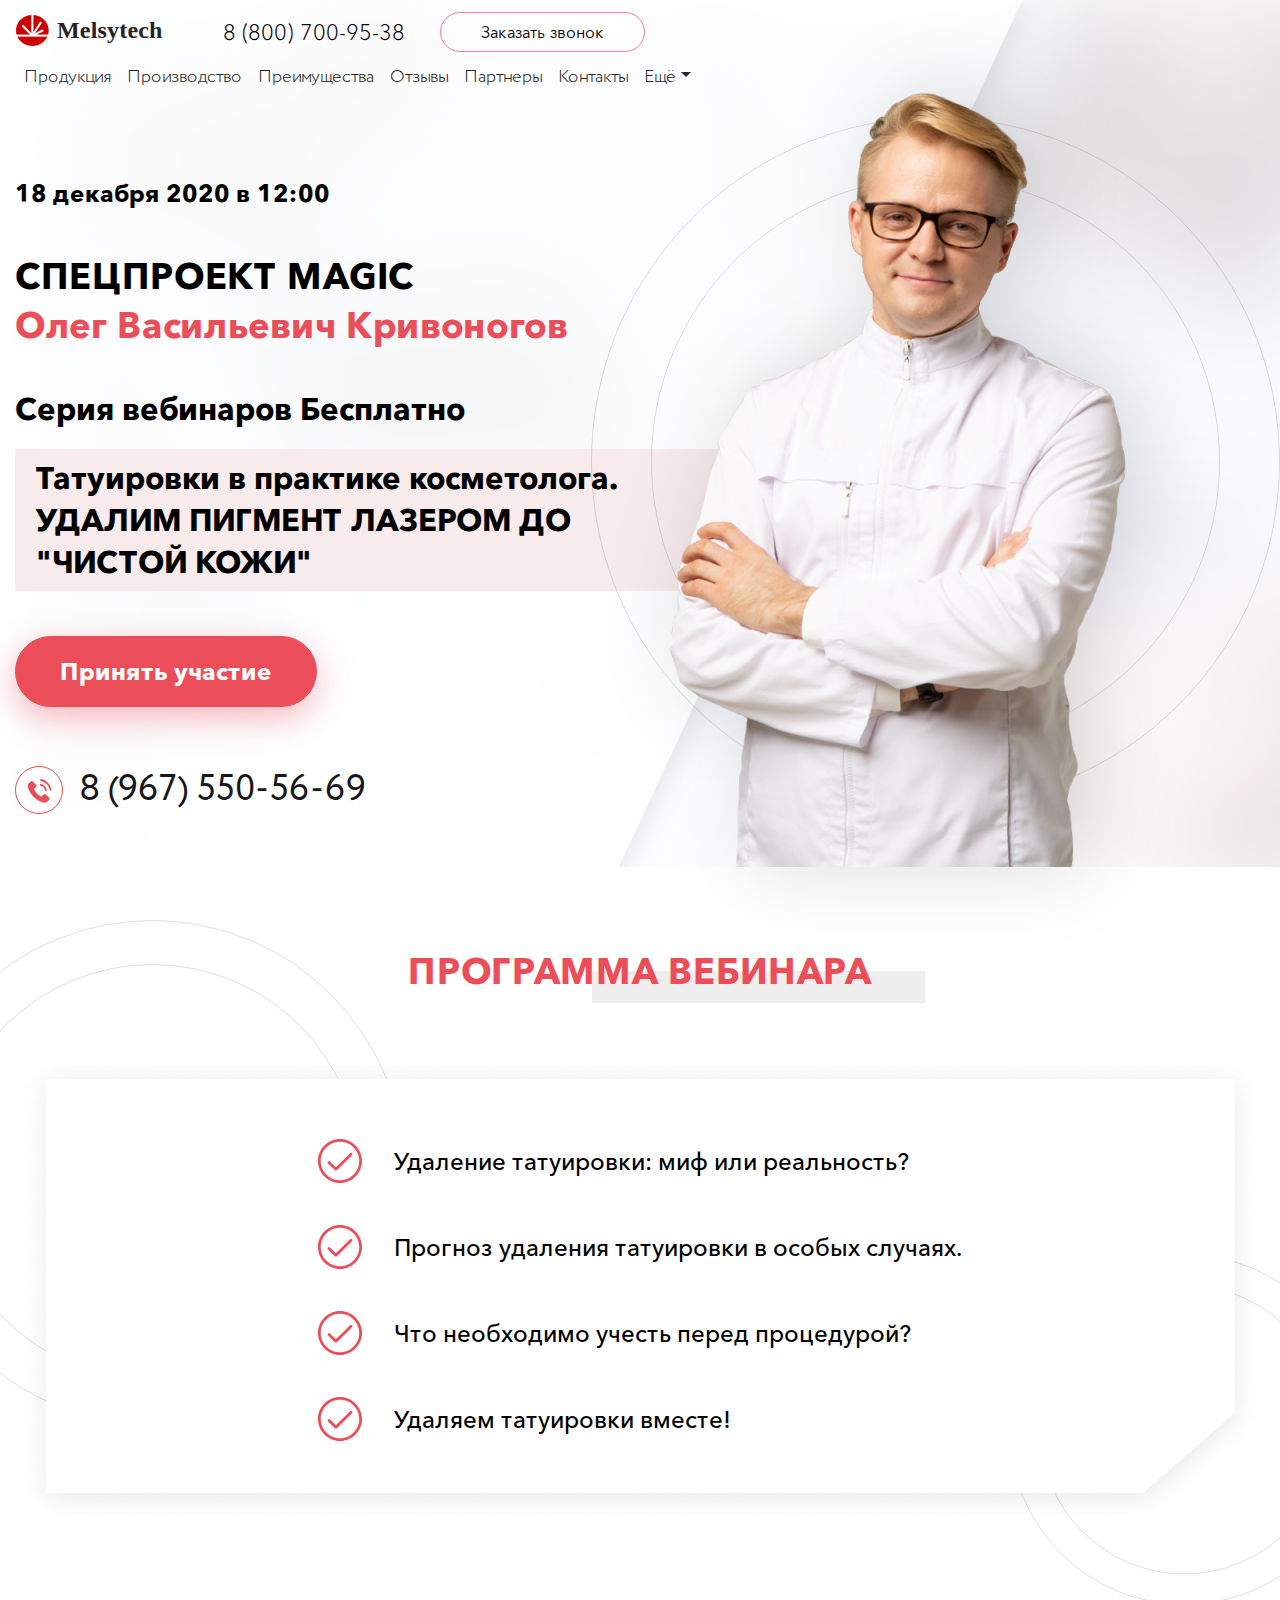
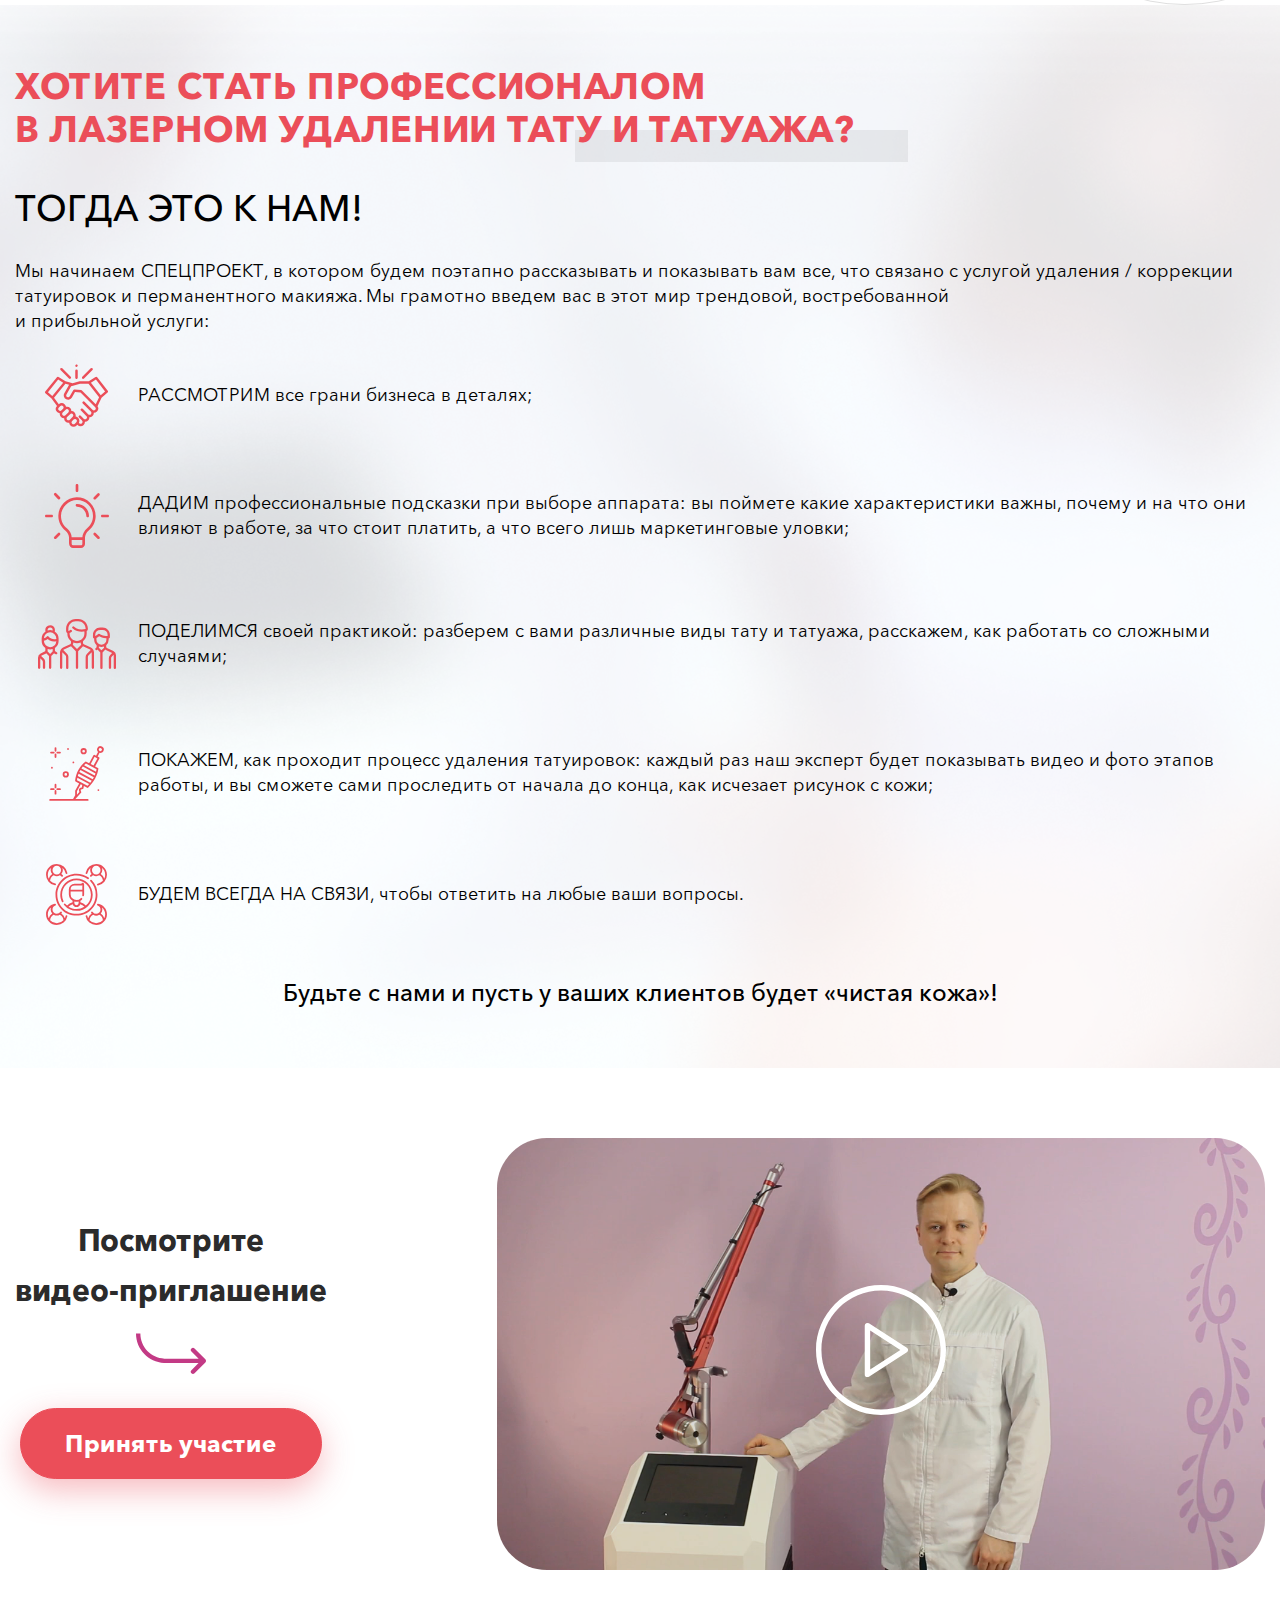
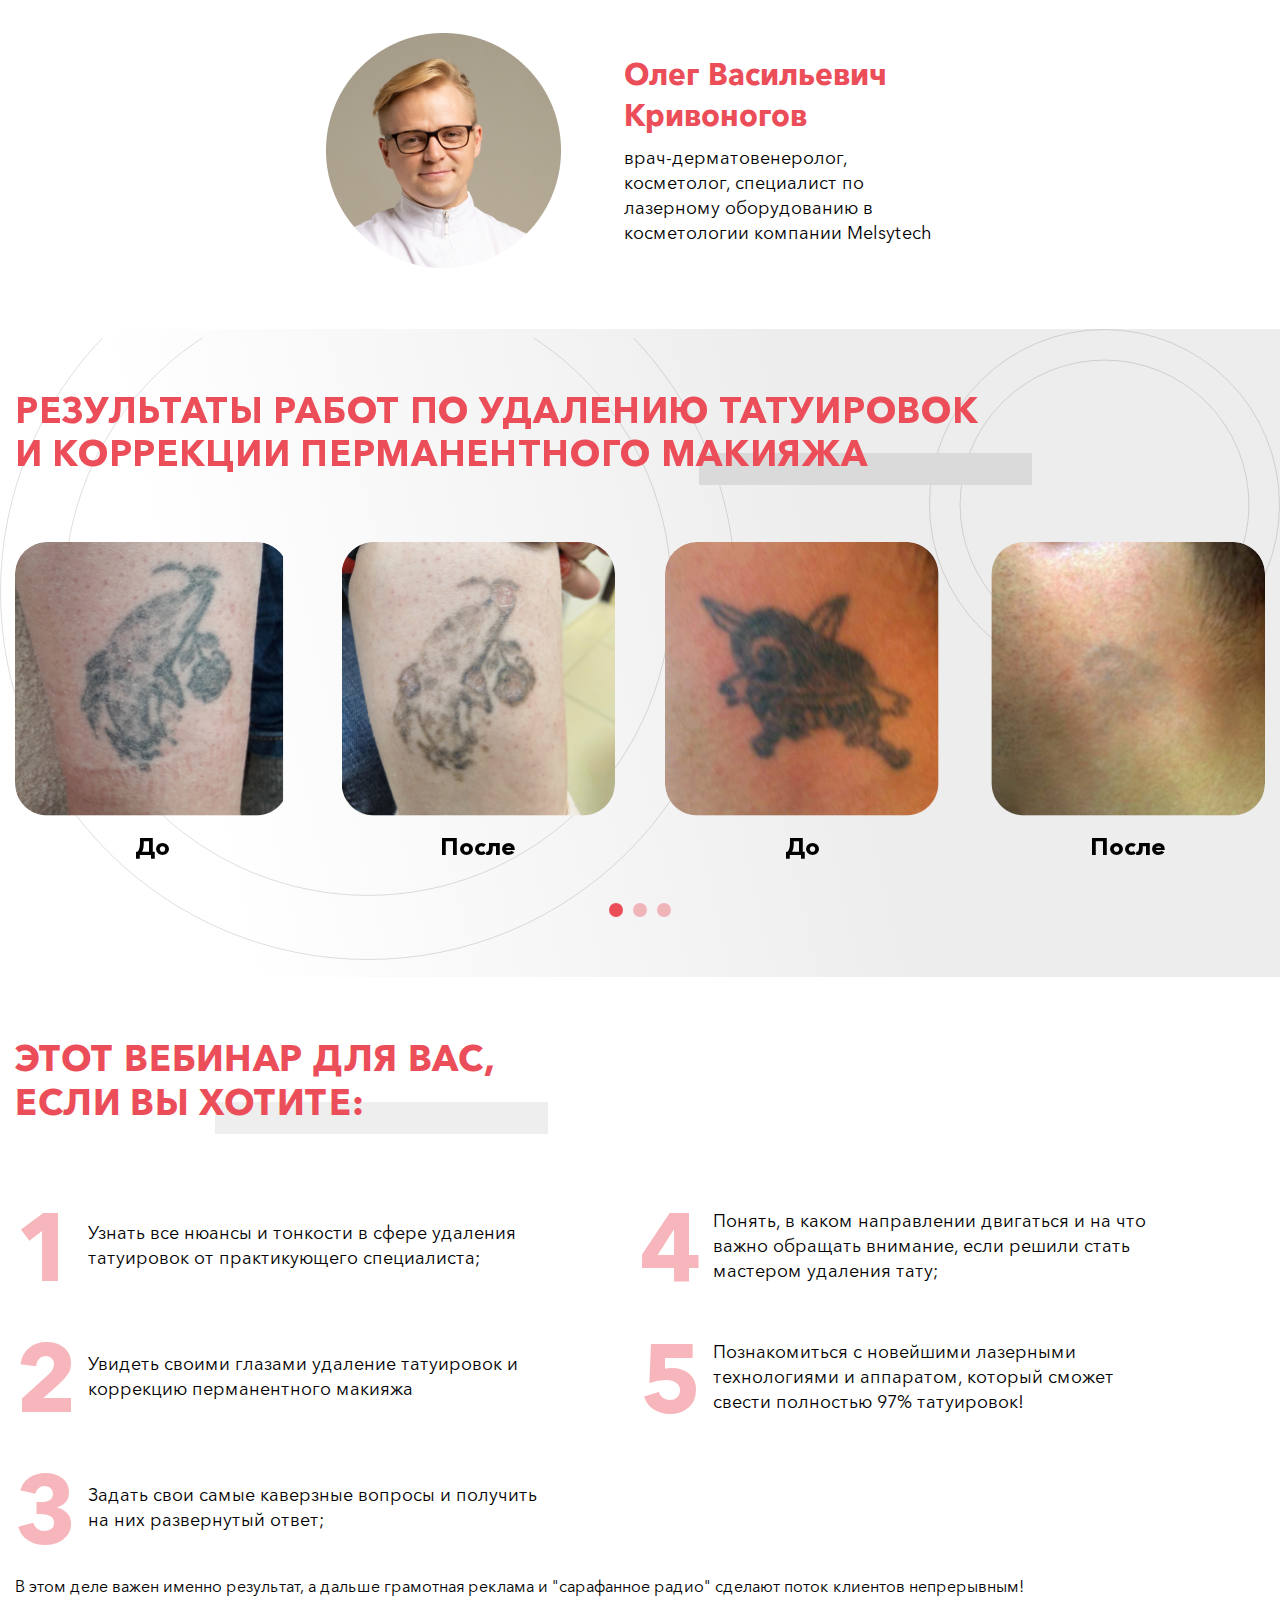
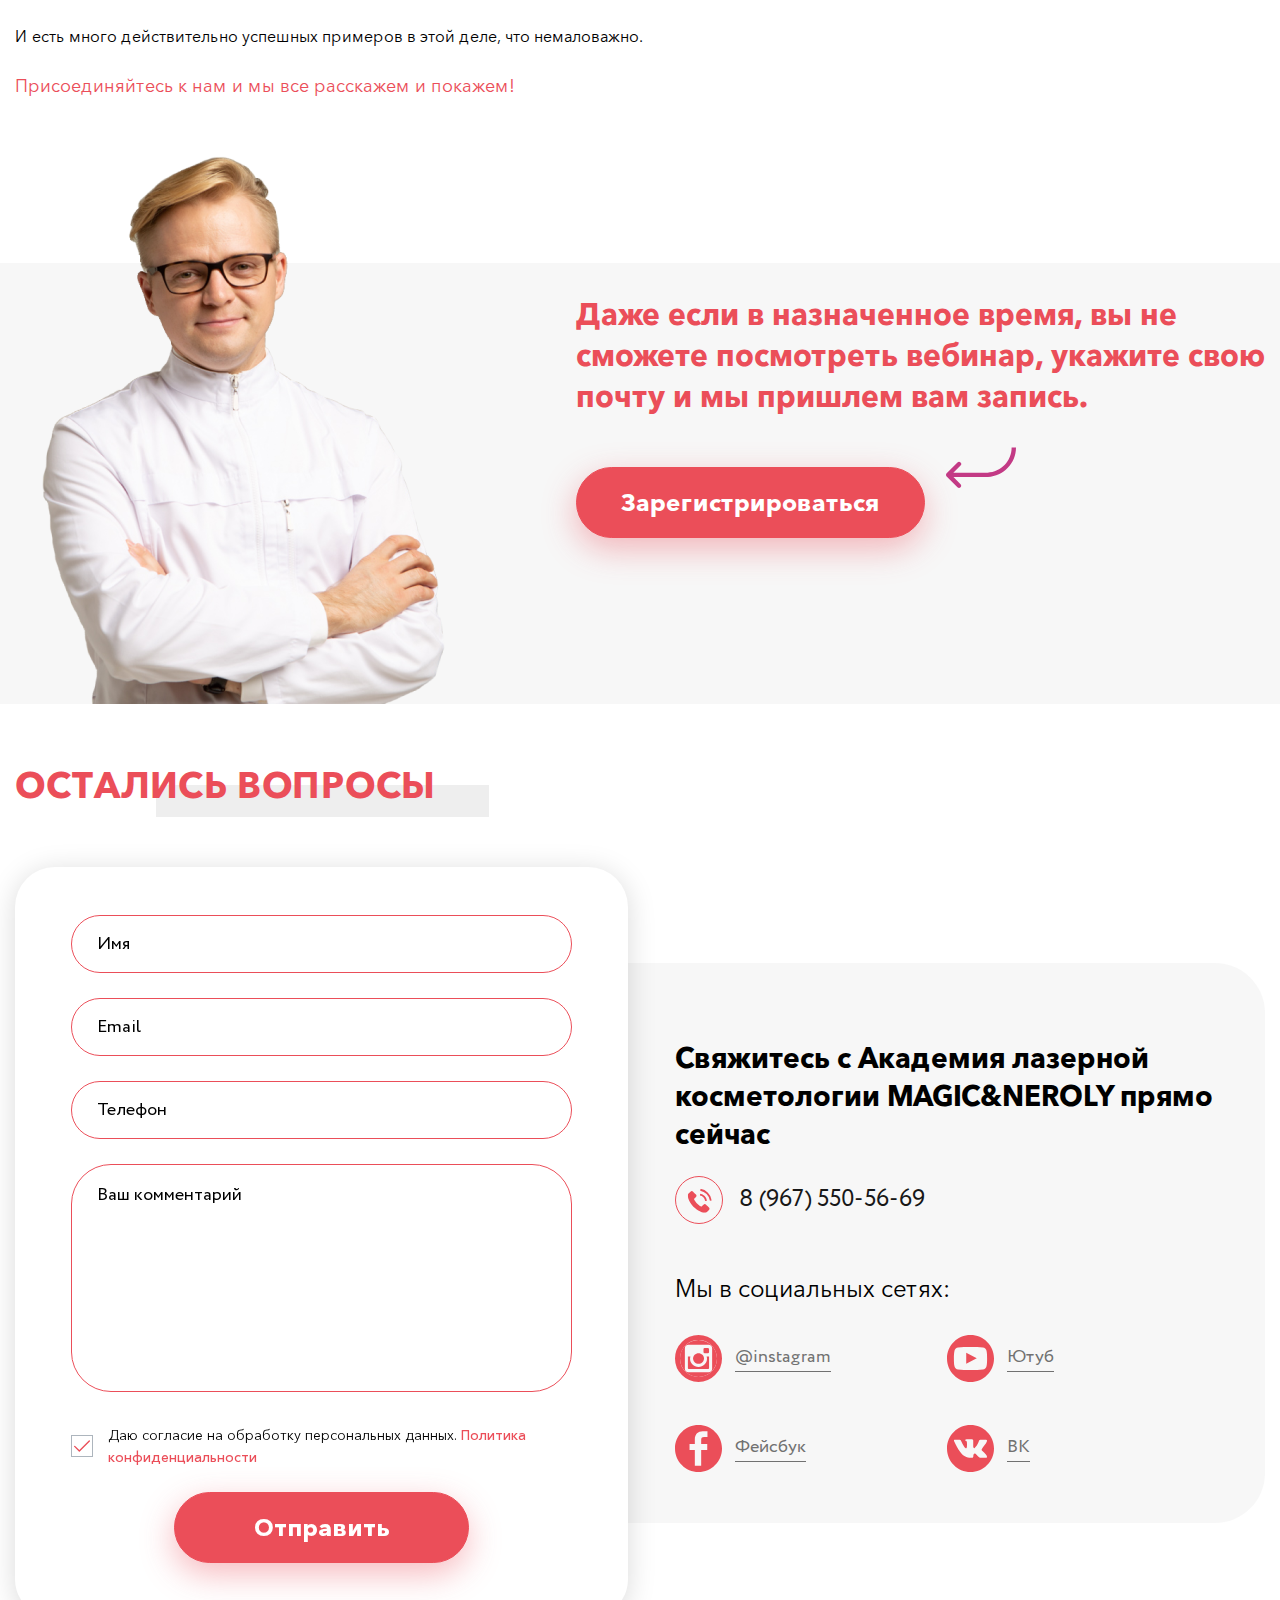
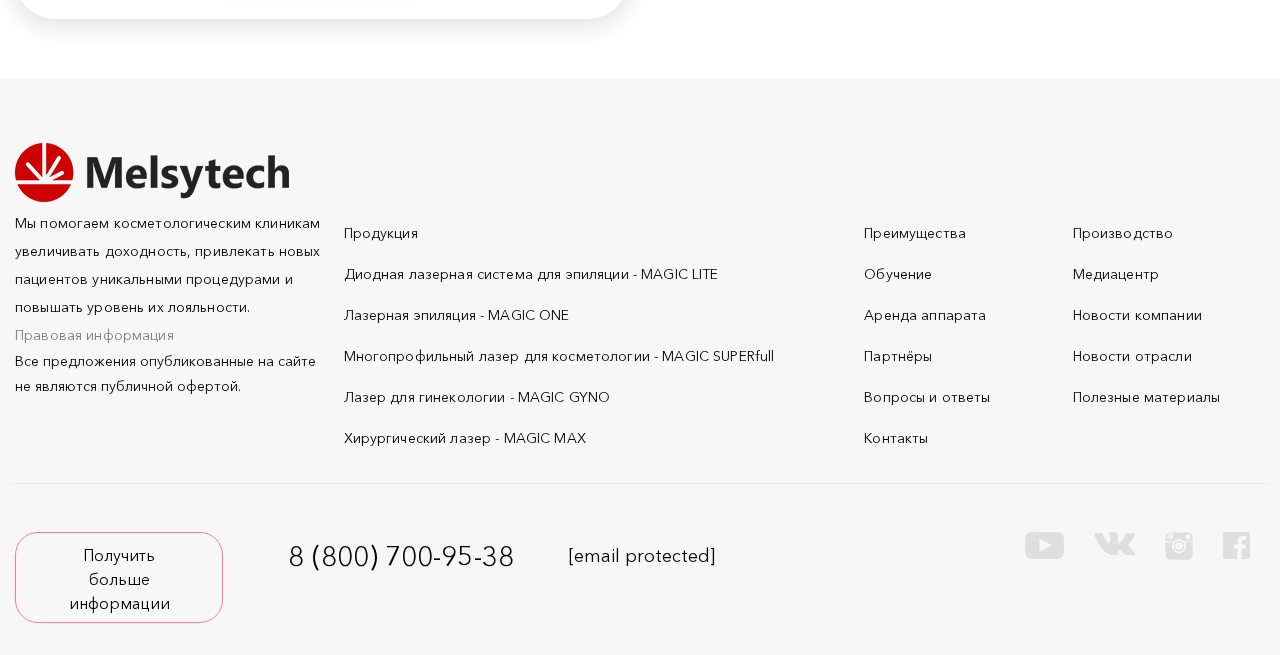
==== commit 72a02097: "add photos and video" ====
--- a/specproject.html
+++ b/specproject.html
@@ -352,10 +352,9 @@
             </div>
 
             <div class="offer__video__item">
-              <!-- <video class="offer__video">
-                <source src="./" type="video/mp4">
-              </video> -->
-              <img src="./images/dest/specproject/video.png" alt="video" class="offer__video">
+              <video class="offer__video">
+                <source src="./videos/offer.mp4" type="video/mp4">
+              </video>
               <div class="offer__video__mask">
                 <button type="button" class="offer__video__play">
                   <img src="./images/dest/specproject/play.svg" alt="play">
@@ -399,14 +398,14 @@
               <div class="results__item">
 
                 <div class="results__item__before">
-                  <img src="./images/dest/specproject/result__slide.svg" alt="result__slide" class="results__item__img">
+                  <img src="./images/dest/before_after/Mask_Group1.png" alt="result__slide" class="results__item__img">
                   <div class="results__text">
                     До
                   </div>
                 </div>
 
                 <div class="results__item__after">
-                  <img src="./images/dest/specproject/result__slide.svg" alt="result__slide" class="results__item__img">
+                  <img src="./images/dest/before_after/Mask_Group2.png" alt="result__slide" class="results__item__img">
                   <div class="results__text">
                     После
                   </div>
@@ -417,14 +416,14 @@
               <div class="results__item no-md">
 
                 <div class="results__item__before">
-                  <img src="./images/dest/specproject/result__slide.svg" alt="result__slide" class="results__item__img">
+                  <img src="./images/dest/before_after/Mask_Group3.png" alt="result__slide" class="results__item__img">
                   <div class="results__text">
                     До
                   </div>
                 </div>
 
                 <div class="results__item__after">
-                  <img src="./images/dest/specproject/result__slide.svg" alt="result__slide" class="results__item__img">
+                  <img src="./images/dest/before_after/Mask_Group4.png" alt="result__slide" class="results__item__img">
                   <div class="results__text">
                     После
                   </div>
@@ -439,14 +438,14 @@
               <div class="results__item">
 
                 <div class="results__item__before">
-                  <img src="./images/dest/specproject/result__slide.svg" alt="result__slide" class="results__item__img">
+                  <img src="./images/dest/before_after/Mask_Group5.png" alt="result__slide" class="results__item__img">
                   <div class="results__text">
                     До
                   </div>
                 </div>
 
                 <div class="results__item__after">
-                  <img src="./images/dest/specproject/result__slide.svg" alt="result__slide" class="results__item__img">
+                  <img src="./images/dest/before_after/Mask_Group6.png" alt="result__slide" class="results__item__img">
                   <div class="results__text">
                     После
                   </div>
@@ -457,14 +456,14 @@
               <div class="results__item no-md">
 
                 <div class="results__item__before">
-                  <img src="./images/dest/specproject/result__slide.svg" alt="result__slide" class="results__item__img">
+                  <img src="./images/dest/before_after/Mask_Group7.png" alt="result__slide" class="results__item__img">
                   <div class="results__text">
                     До
                   </div>
                 </div>
 
                 <div class="results__item__after">
-                  <img src="./images/dest/specproject/result__slide.svg" alt="result__slide" class="results__item__img">
+                  <img src="./images/dest/before_after/Mask_Group8.png" alt="result__slide" class="results__item__img">
                   <div class="results__text">
                     После
                   </div>
@@ -479,14 +478,14 @@
               <div class="results__item">
 
                 <div class="results__item__before">
-                  <img src="./images/dest/specproject/result__slide.svg" alt="result__slide" class="results__item__img">
+                  <img src="./images/dest/before_after/Mask_Group3.png" alt="result__slide" class="results__item__img">
                   <div class="results__text">
                     До
                   </div>
                 </div>
 
                 <div class="results__item__after">
-                  <img src="./images/dest/specproject/result__slide.svg" alt="result__slide" class="results__item__img">
+                  <img src="./images/dest/before_after/Mask_Group4.png" alt="result__slide" class="results__item__img">
                   <div class="results__text">
                     После
                   </div>
@@ -497,14 +496,14 @@
               <div class="results__item no-md">
 
                 <div class="results__item__before">
-                  <img src="./images/dest/specproject/result__slide.svg" alt="result__slide" class="results__item__img">
+                  <img src="./images/dest/before_after/Mask_Group9.png" alt="result__slide" class="results__item__img">
                   <div class="results__text">
                     До
                   </div>
                 </div>
 
                 <div class="results__item__after">
-                  <img src="./images/dest/specproject/result__slide.svg" alt="result__slide" class="results__item__img">
+                  <img src="./images/dest/before_after/Mask_Group10.png" alt="result__slide" class="results__item__img">
                   <div class="results__text">
                     После
                   </div>
--- a/css/app.min.css
+++ b/css/app.min.css
@@ -1 +1 @@
-@font-face{font-family:Circe;font-style:normal;font-weight:300;src:local("Circe"),url(../fonts/Circe-Light.ttf) format("truetype")}@font-face{font-family:Circe;font-style:normal;font-weight:400;src:local("Circe"),url(../fonts/Circe-Regular.ttf) format("truetype")}@font-face{font-family:Circe;font-style:normal;font-weight:700;src:local("Circe"),url(../fonts/Circe-Bold.ttf) format("truetype")}@font-face{font-family:Circe;font-style:normal;font-weight:900;src:local("Circe"),url(../fonts/Circe-ExtraBold.ttf) format("truetype")}@font-face{font-family:"Avenir Next";font-style:normal;font-weight:300;src:local("Avenir Next"),url(../fonts/Avenir/AvenirNextCyr-Light.ttf) format("truetype")}@font-face{font-family:"Avenir Next";font-style:normal;font-weight:400;src:local("Avenir Next"),url(../fonts/Avenir/AvenirNextCyr-Regular.ttf) format("truetype")}@font-face{font-family:"Avenir Next";font-style:normal;font-weight:500;src:local("Avenir Next"),url(../fonts/Avenir/AvenirNextCyr-Medium.ttf) format("truetype")}@font-face{font-family:"Avenir Next";font-style:normal;font-weight:600;src:local("Avenir Next"),url(../fonts/Avenir/AvenirNextCyr-Bold.ttf) format("truetype")}*{-webkit-box-sizing:border-box;box-sizing:border-box}a,abbr,acronym,address,applet,article,aside,audio,b,big,blockquote,body,canvas,caption,center,cite,code,dd,del,details,dfn,div,dl,dt,em,embed,fieldset,figcaption,figure,footer,form,h1,h2,h3,h4,h5,h6,header,hgroup,html,i,iframe,img,ins,kbd,label,legend,li,mark,menu,nav,object,ol,output,p,pre,q,ruby,s,samp,section,small,span,strike,strong,sub,summary,sup,table,tbody,td,tfoot,th,thead,time,tr,tt,u,ul,var,video{margin:0;padding:0;border:0;font-size:100%;font:inherit;vertical-align:baseline}article,aside,details,figcaption,figure,footer,header,hgroup,menu,nav,section{display:block}body{line-height:1}ol,ul{list-style:none}blockquote,q{quotes:none}blockquote:after,blockquote:before,q:after,q:before{content:"";content:none}table{border-collapse:collapse;border-spacing:0}html{overflow-x:hidden}img{max-width:100%;height:auto}.no-xl{display:none}@media (max-width:1199px){.no-md{display:none}.md{display:inline-block}}@media (max-width:767px){.no-xs{display:none}.xs{display:inline-block}}@font-face{font-family:Circe;font-style:normal;font-weight:300;src:local("Circe"),url(../fonts/Circe-Light.ttf) format("truetype")}@font-face{font-family:Circe;font-style:normal;font-weight:400;src:local("Circe"),url(../fonts/Circe-Regular.ttf) format("truetype")}@font-face{font-family:Circe;font-style:normal;font-weight:700;src:local("Circe"),url(../fonts/Circe-Bold.ttf) format("truetype")}@font-face{font-family:Circe;font-style:normal;font-weight:900;src:local("Circe"),url(../fonts/Circe-ExtraBold.ttf) format("truetype")}@font-face{font-family:"Avenir Next";font-style:normal;font-weight:300;src:local("Avenir Next"),url(../fonts/Avenir/AvenirNextCyr-Light.ttf) format("truetype")}@font-face{font-family:"Avenir Next";font-style:normal;font-weight:400;src:local("Avenir Next"),url(../fonts/Avenir/AvenirNextCyr-Regular.ttf) format("truetype")}@font-face{font-family:"Avenir Next";font-style:normal;font-weight:500;src:local("Avenir Next"),url(../fonts/Avenir/AvenirNextCyr-Medium.ttf) format("truetype")}@font-face{font-family:"Avenir Next";font-style:normal;font-weight:600;src:local("Avenir Next"),url(../fonts/Avenir/AvenirNextCyr-Bold.ttf) format("truetype")}*{-webkit-box-sizing:border-box;box-sizing:border-box}a,abbr,acronym,address,applet,article,aside,audio,b,big,blockquote,body,canvas,caption,center,cite,code,dd,del,details,dfn,div,dl,dt,em,embed,fieldset,figcaption,figure,footer,form,h1,h2,h3,h4,h5,h6,header,hgroup,html,i,iframe,img,ins,kbd,label,legend,li,mark,menu,nav,object,ol,output,p,pre,q,ruby,s,samp,section,small,span,strike,strong,sub,summary,sup,table,tbody,td,tfoot,th,thead,time,tr,tt,u,ul,var,video{margin:0;padding:0;border:0;font-size:100%;font:inherit;vertical-align:baseline}article,aside,details,figcaption,figure,footer,header,hgroup,menu,nav,section{display:block}body{line-height:1}ol,ul{list-style:none}blockquote,q{quotes:none}blockquote:after,blockquote:before,q:after,q:before{content:"";content:none}table{border-collapse:collapse;border-spacing:0}html{overflow-x:hidden}img{max-width:100%;height:auto}.no-xl{display:none}@media (max-width:1199px){.no-md{display:none}.md{display:inline-block}}@media (max-width:767px){.no-xs{display:none}.xs{display:inline-block}}.slick-slide{outline:0}.marquiz__container_inline{max-width:100%!important}.button.is-primary{background:#eb4e59!important}.specproject__title{position:relative;width:-webkit-fit-content;width:-moz-fit-content;width:fit-content}.specproject__title::before{content:"";display:block;width:333px;height:32px;background:#eee;position:absolute;right:-53px;bottom:-10px;z-index:-1}.info{padding-top:177px;background:url(../images/dest/specproject/info__bg.png) no-repeat center;background-size:cover}.info .container{position:relative;padding-bottom:50px}.info__circle{position:absolute;bottom:61px;right:0;z-index:2}.info__people{position:absolute;bottom:0;right:123px;z-index:4;-webkit-filter:drop-shadow(16px -5px 42px rgba(0, 0, 0, .15));filter:drop-shadow(16px -5px 42px rgba(0, 0, 0, .15))}.info__inner{z-index:2;position:relative}.info__date{font-weight:600;font-size:24px;line-height:33px;margin-bottom:42px}.info__title{font-weight:600;font-size:36px;line-height:49px;text-transform:uppercase;color:#000;margin-bottom:38px}.info__title .text__pink{color:#eb4e59;line-height:49px;text-transform:none}.info__subtitle{font-weight:600;font-size:31px;line-height:42px;color:#000;margin-bottom:19px}.info__description__wrapper{background:#f7ebeb;max-width:709px;width:100%;padding:8px 21px}.info__description{font-weight:600;font-size:31px;line-height:42px;color:#000}.info__btn{margin-top:45px;margin-bottom:56px}.info__phone{display:-webkit-box;display:-ms-flexbox;display:flex;-webkit-box-align:center;-ms-flex-align:center;align-items:center;-webkit-box-pack:start;-ms-flex-pack:start;justify-content:flex-start}.info__phone__link{display:inline-block;margin-left:16px;font-family:Circe;font-style:normal;font-weight:400;font-size:36px;line-height:53px;color:#171717;-webkit-transition:all .2s linear;-o-transition:all .2s linear;transition:all .2s linear;border-bottom:1px solid transparent}.info__phone__link:hover{text-decoration:none;border-color:#171717;color:#171717}.programm{padding-top:83px;padding-bottom:90px}.programm .container{position:relative}.programm__title{font-weight:700;font-size:36px;line-height:120.9%;text-transform:uppercase;color:#eb4e59;font-family:Avenir Next;text-align:center;margin:0 auto;margin-bottom:72px}.programm__body{background:url(../images/dest/specproject/prject__bg.png) no-repeat center;background-size:cover;height:450px;display:-webkit-box;display:-ms-flexbox;display:flex;-webkit-box-align:center;-ms-flex-align:center;align-items:center;-webkit-box-pack:center;-ms-flex-pack:center;justify-content:center;width:100%}.programm__item{display:-webkit-box;display:-ms-flexbox;display:flex;-webkit-box-align:center;-ms-flex-align:center;align-items:center;-webkit-box-pack:start;-ms-flex-pack:start;justify-content:flex-start;margin-bottom:42px}.programm__item:last-child{margin-bottom:0}.programm__text{display:inline-block;font-weight:500;font-size:24px;line-height:33px;margin-left:32px}.programm__circle{position:absolute;z-index:-1}.programm__circle--1{top:-30px;left:-100px}.programm__circle--2{right:-80px;bottom:-90px}.profession{background:url(../images/dest/specproject/professional__bg.png) no-repeat center;background-size:cover;padding:60px 0}.professional__title{font-family:Avenir Next;font-style:normal;font-weight:700;font-size:36px;line-height:120.9%;text-transform:uppercase;color:#eb4e59;margin-bottom:35px}.professional__subtitle{font-weight:500;font-size:36px;line-height:120.9%;text-transform:uppercase;margin-bottom:29px}.professional__text{font-size:18px;line-height:25px;margin-bottom:30px}.professional__item{display:-webkit-box;display:-ms-flexbox;display:flex;-webkit-box-align:center;-ms-flex-align:center;align-items:center;-webkit-box-pack:start;-ms-flex-pack:start;justify-content:flex-start;margin-bottom:57px}.professional__item:last-child{margin-bottom:0}.professional__icon__wrapper{width:123px;min-width:123px;display:-webkit-box;display:-ms-flexbox;display:flex;-webkit-box-align:center;-ms-flex-align:center;align-items:center;-webkit-box-pack:center;-ms-flex-pack:center;justify-content:center}.professional__item__text{font-size:18px;line-height:25px}.professional__footer{margin-top:54px;font-weight:500;font-size:24px;line-height:120.9%;text-align:center}.offer{padding-top:70px;padding-bottom:61px}.offer__top{display:-webkit-box;display:-ms-flexbox;display:flex;-webkit-box-align:center;-ms-flex-align:center;align-items:center;-webkit-box-pack:justify;-ms-flex-pack:justify;justify-content:space-between;width:100%}.offer__info{display:-webkit-box;display:-ms-flexbox;display:flex;-webkit-box-orient:vertical;-webkit-box-direction:normal;-ms-flex-direction:column;flex-direction:column;-webkit-box-pack:center;-ms-flex-pack:center;justify-content:center;-webkit-box-align:center;-ms-flex-align:center;align-items:center}.offer__title{font-weight:600;font-size:30px;color:#2b2b2b;text-align:center;margin-bottom:30px}.offer__icon{margin-bottom:34px}.offer__video__item{position:relative;width:100%;max-width:768px;border-radius:50px;-webkit-box-sizing:border-box;box-sizing:border-box}.offer__video{display:block;width:100%;height:100%;border-radius:50px;-webkit-box-sizing:border-box;box-sizing:border-box}.offer__video__mask{position:absolute;top:0;left:0;width:100%;height:100%;z-index:2;border-radius:50px;background:rgba(0,0,0,.15);display:-webkit-box;display:-ms-flexbox;display:flex;-webkit-box-align:center;-ms-flex-align:center;align-items:center;-webkit-box-pack:center;-ms-flex-pack:center;justify-content:center;-webkit-box-sizing:border-box;box-sizing:border-box}.offer__video__mask:hover .offer__video__play{opacity:.7}.offer__video__play{padding:0;background:0 0;border:none;-webkit-transition:all .2s linear;-o-transition:all .2s linear;transition:all .2s linear}.offer__video__play:focus{outline:0;-webkit-box-shadow:none;box-shadow:none}.offer__bot{margin-top:63px;display:-webkit-box;display:-ms-flexbox;display:flex;-webkit-box-align:center;-ms-flex-align:center;align-items:center;-webkit-box-pack:center;-ms-flex-pack:center;justify-content:center}.offer__bot__item{display:-webkit-box;display:-ms-flexbox;display:flex;-webkit-box-align:center;-ms-flex-align:center;align-items:center;-webkit-box-pack:start;-ms-flex-pack:start;justify-content:flex-start}.offer__about{margin-left:63px;max-width:331px;width:100%}.offer__name{font-weight:600;font-size:30px;line-height:41px;color:#eb4e59;margin-bottom:10px}.offer__description{font-size:18px;line-height:25px}.results{padding:60px 0;background:-o-linear-gradient(192.96deg,#ededed 34.9%,rgba(250,250,250,.08) 81.72%);background:linear-gradient(257.04deg,#ededed 34.9%,rgba(250,250,250,.08) 81.72%);position:relative}.results__circle{position:absolute;z-index:1}.results__circle--1{top:9px;left:0}.results__circle--2{top:0;right:0}.results__wrapper{z-index:2}.results__wrapper .slick-slide{display:-webkit-box;display:-ms-flexbox;display:flex}.results__slide{display:-webkit-box;display:-ms-flexbox;display:flex;-webkit-box-align:center;-ms-flex-align:center;align-items:center;-webkit-box-pack:justify;-ms-flex-pack:justify;justify-content:space-between}.results__item{width:48%;display:-webkit-box;display:-ms-flexbox;display:flex;-webkit-box-align:center;-ms-flex-align:center;align-items:center;-webkit-box-pack:justify;-ms-flex-pack:justify;justify-content:space-between}.results__title{font-weight:700;font-size:36px;line-height:120.9%;text-transform:uppercase;color:#eb4e59;margin-bottom:67px;z-index:2}.results__title::before{content:"";display:block;width:333px;height:32px;background:#dadada;position:absolute;right:-53px;bottom:-10px;z-index:-1}.results__item__img{width:274.3px;height:274.3px;min-width:274.3px;min-height:274.3px;max-width:274.3px;max-height:274.3px;border-radius:32px}.results__text{font-weight:600;font-size:24px;line-height:33px;color:#000;margin-top:14px;text-align:center}.slider__nav{margin-top:40px;width:100%}.slider__nav__wrapper{display:-webkit-box;display:-ms-flexbox;display:flex;-webkit-box-align:center;-ms-flex-align:center;align-items:center;-webkit-box-pack:center;-ms-flex-pack:center;justify-content:center;width:100%}.slider__nav__item{display:block;width:14px;height:14px;min-width:14px;min-height:14px;max-width:14px;max-height:14px;background:rgba(235,78,89,.38);border-radius:50%;margin:0 5px;cursor:pointer;position:relative}.slider__nav__item.slick-current{background:#eb4e59}.vebinar{padding-top:60px;padding-bottom:29px}.vebinar__title{font-weight:700;font-size:36px;line-height:120.9%;text-transform:uppercase;color:#eb4e59;margin-bottom:57px}.vebinar__item{display:-webkit-box;display:-ms-flexbox;display:flex;-webkit-box-align:center;-ms-flex-align:center;align-items:center;-webkit-box-pack:start;-ms-flex-pack:start;justify-content:flex-start;width:50%}.vebinar__number{font-weight:600;font-size:96px;line-height:131px;color:rgba(235,78,89,.41);display:inline-block;margin-right:11px}.vebinar__item__text{font-size:18px;line-height:25px;color:#000;max-width:450px}.vebinar__list{display:-webkit-box;display:-ms-flexbox;display:flex;-webkit-box-align:center;-ms-flex-align:center;align-items:center;-webkit-box-pack:justify;-ms-flex-pack:justify;justify-content:space-between;-ms-flex-wrap:wrap;flex-wrap:wrap}.vebinar__text{font-size:16px;line-height:25px;margin-bottom:25px}.vebinar__text:last-child{margin-bottom:0}.vebinar__text--special{font-size:18px;color:#eb4e59}.send{position:relative}.send__bg{width:100%;height:441px;background:rgba(196,196,196,.13);position:absolute;bottom:0;left:0;z-index:-1}.send__inner{display:-webkit-box;display:-ms-flexbox;display:flex;-webkit-box-align:center;-ms-flex-align:center;align-items:center;-webkit-box-pack:justify;-ms-flex-pack:justify;justify-content:space-between}.send__content{position:relative}.send__title{font-weight:600;font-size:30px;line-height:41px;color:#eb4e59;margin-bottom:50px}.send__btn__wrapper{position:relative;width:-webkit-fit-content;width:-moz-fit-content;width:fit-content}.send__arrow{position:absolute;right:-91px;top:-20px}.test{display:-webkit-box;display:-ms-flexbox;display:flex;-webkit-box-align:center;-ms-flex-align:center;align-items:center;-webkit-box-pack:center;-ms-flex-pack:center;justify-content:center}.test__img__left{display:block}.test__img__right{display:block}.reviews{background:-o-linear-gradient(192.96deg,#ededed 34.9%,rgba(250,250,250,.08) 81.72%);background:linear-gradient(257.04deg,#ededed 34.9%,rgba(250,250,250,.08) 81.72%);padding:60px 0;position:relative}.reviews .container{z-index:2;position:relative}.reviews__circle{position:absolute;z-index:1}.reviews__circle--1{top:0;left:117px}.reviews__circle--2{top:9px;right:224px}.reviews__title{font-weight:700;font-size:36px;line-height:120.9%;text-transform:uppercase;color:#eb4e59;margin-bottom:64px}.reviews__wrapper{display:-webkit-box;display:-ms-flexbox;display:flex;-webkit-box-align:center;-ms-flex-align:center;align-items:center;-webkit-box-pack:justify;-ms-flex-pack:justify;justify-content:space-between}.reviews__item{width:49%;height:321.5px}.rest{padding:60px 0}.rest__title{font-weight:700;font-size:36px;line-height:120.9%;text-transform:uppercase;color:#eb4e59;font-family:Avenir Next;margin-bottom:60px}.rest__inner{display:-webkit-box;display:-ms-flexbox;display:flex;-webkit-box-align:center;-ms-flex-align:center;align-items:center;-webkit-box-pack:justify;-ms-flex-pack:justify;justify-content:space-between}.form.specproject__form{width:613px;min-width:613px;max-width:613px;-webkit-box-shadow:0 4px 29px rgba(0,0,0,.15);box-shadow:0 4px 29px rgba(0,0,0,.15);border:none}.form.specproject__form .form__input{border-color:#eb4e59;font-size:18px;line-height:25px;color:#000}.form.specproject__form .form__input::-webkit-input-placeholder{font-size:18px;line-height:25px;color:#000}.form.specproject__form .form__input::-moz-placeholder{font-size:18px;line-height:25px;color:#000}.form.specproject__form .form__input:-ms-input-placeholder{font-size:18px;line-height:25px;color:#000}.form.specproject__form .form__input::-ms-input-placeholder{font-size:18px;line-height:25px;color:#000}.form.specproject__form .form__input::placeholder{font-size:18px;line-height:25px;color:#000}.form.specproject__form .form__input--textarea{padding-top:18px;height:228px;resize:none}.rest__info{width:100%;background:rgba(196,196,196,.13);border-radius:0 50px 50px 0;padding-top:76px;padding-bottom:51px;padding-left:47px;padding-right:47px}.rest__inner__title{font-weight:600;font-size:28px;line-height:38px;margin-bottom:23px}.rest__phone{margin-bottom:47px}.rest__phone .info__phone__icon{width:48px;height:48px}.rest__phone .info__phone__link{font-size:24px;line-height:35px}.rest__social__title{font-size:24px;line-height:35px;margin-bottom:29px}.rest__social__list{display:-webkit-box;display:-ms-flexbox;display:flex;-webkit-box-align:center;-ms-flex-align:center;align-items:center;-webkit-box-pack:justify;-ms-flex-pack:justify;justify-content:space-between;-ms-flex-wrap:wrap;flex-wrap:wrap}.rest__social__item{display:-webkit-box;display:-ms-flexbox;display:flex;-webkit-box-align:center;-ms-flex-align:center;align-items:center;-webkit-box-pack:start;-ms-flex-pack:start;justify-content:flex-start;width:50%;margin-bottom:43px}.rest__social__item:nth-child(3),.rest__social__item:nth-child(4){margin-bottom:0}.rest__social__link{display:inline-block;margin-left:13px;font-family:Circe;font-style:normal;font-weight:400;font-size:18px;line-height:27px;color:#717171;border-bottom:1px solid #717171;-webkit-transition:all .2s linear;-o-transition:all .2s linear;transition:all .2s linear}.rest__social__link:hover{border-color:transparent;text-decoration:none;color:#717171}.form__checkbox{position:absolute;z-index:-1;opacity:0}.form__checkbox+.form__checkbox__label{display:-webkit-inline-box;display:-ms-inline-flexbox;display:inline-flex;-webkit-box-align:center;-ms-flex-align:center;align-items:center;-webkit-user-select:none;-moz-user-select:none;-ms-user-select:none;user-select:none;margin-bottom:24px}.form__checkbox+.form__checkbox__label::before{content:"";display:inline-block;width:22px;height:22px;-ms-flex-negative:0;flex-shrink:0;-webkit-box-flex:0;-ms-flex-positive:0;flex-grow:0;border:1px solid #adb5bd;border-radius:0;margin-right:15px;background-repeat:no-repeat;background-position:center center;cursor:pointer;-webkit-transition:all .2s linear;-o-transition:all .2s linear;transition:all .2s linear}.form__checkbox+.form__checkbox__label:hover::before{opacity:.7}.form__checkbox:checked+.form__checkbox__label::before{background-image:url(../images/dest/specproject/yes.svg)}.form__checkbox__wrapper{font-size:14px;line-height:22px;color:#000}.form__checkbox__link{color:#eb4e59;font-weight:500}.btn.rest__btn{width:295px;margin:0 auto}.specproject__footer{background:rgba(0,0,0,.03)!important;-webkit-backdrop-filter:blur(4px);backdrop-filter:blur(4px)}@media (max-width:1199px){.info{padding-top:122px;height:1399px}.info .container{height:100%}.info__people{right:50%;-webkit-transform:translate(50%,0);-ms-transform:translate(50%,0);transform:translate(50%,0);-webkit-filter:none;filter:none}.info__circle{bottom:120px}.info__date{font-size:18px;margin-bottom:65px}.info__title{font-weight:600;font-size:24px;line-height:33px;margin-bottom:20px}.info__subtitle{font-weight:600;font-size:24px;line-height:33px;margin-bottom:25px}.info__description{font-size:24px;line-height:33px}.info__btn{margin-top:32px;margin-bottom:46px}.info__phone__link{font-size:24px;line-height:35px}.specproject__title::before{right:auto;left:0;width:100%}.offer__top{-webkit-box-orient:vertical;-webkit-box-direction:normal;-ms-flex-direction:column;flex-direction:column}.offer__info{width:100%;-webkit-box-ordinal-group:3;-ms-flex-order:2;order:2;margin-top:44px;position:relative}.offer__title{width:100%;text-align:left;font-size:24px;line-height:33px}.offer__icon{position:absolute;-webkit-transform:rotate(-90deg);-ms-transform:rotate(-90deg);transform:rotate(-90deg);top:-13px;right:0}.offer__bot{margin-top:55px}.offer__bot__item{-webkit-box-orient:vertical;-webkit-box-direction:normal;-ms-flex-direction:column;flex-direction:column;width:100%;-webkit-box-align:start;-ms-flex-align:start;align-items:flex-start}.offer__about{margin-left:0;margin-top:45px}.offer__video__mask{border-radius:20px}.offer__video{border-radius:20px}.offer__video__item{border-radius:20px}.results__item{width:100%;-webkit-box-orient:vertical;-webkit-box-direction:normal;-ms-flex-direction:column;flex-direction:column}.results__item.no-md{display:none}.results__item__before{margin-bottom:25px}.slider__nav{margin-top:55px}.results__title{font-size:30px;line-height:120.9%;margin-bottom:44px}.send__bg{display:none}.send{background:rgba(196,196,196,.13);padding-top:60px}.send__title{font-size:24px;line-height:33px;margin-bottom:37px}.send__inner{-webkit-box-orient:vertical;-webkit-box-direction:normal;-ms-flex-direction:column;flex-direction:column;-webkit-box-align:start;-ms-flex-align:start;align-items:flex-start}.send__people{-webkit-box-ordinal-group:3;-ms-flex-order:2;order:2;margin-top:8px}.btn.send__btn{padding:18px 26px}.reviews__wrapper{-webkit-box-orient:vertical;-webkit-box-direction:normal;-ms-flex-direction:column;flex-direction:column}.reviews__item{width:100%;max-width:337.33px;height:189.75px;margin-bottom:23px}.reviews__item:last-child{margin-bottom:0}.reviews__title{font-size:30px;line-height:120.9%;margin-bottom:60px}.reviews__circle--1{left:0;top:0}.rest__inner{-webkit-box-orient:vertical;-webkit-box-direction:normal;-ms-flex-direction:column;flex-direction:column}.form.specproject__form{width:100%;max-width:100%;min-width:auto;background:#fff;-webkit-box-shadow:0 4px 29px rgba(0,0,0,.15);box-shadow:0 4px 29px rgba(0,0,0,.15);padding:46px 17px}.rest__title{font-size:30px;line-height:120.9%;margin-bottom:53px}.btn.rest__btn{width:235px;font-weight:600;font-size:18px;line-height:25px}.form__checkbox__link{display:block}.rest__info{border-radius:0;padding-top:40px;padding-bottom:60px;padding-left:18px;padding-right:18px;background:0 0}.rest__inner__title{font-size:24px;line-height:33px;margin-bottom:26px}.rest__phone{margin-bottom:36px}.rest__social__list{-ms-flex-wrap:wrap;flex-wrap:wrap}.rest__social__item{width:100%;margin-bottom:38px}.rest__social__item:nth-child(3){margin-bottom:38px}.rest{position:relative;padding-bottom:0;margin-bottom:60px}.rest__bg{height:744px;width:100%;background:#f3f3f3;position:absolute;bottom:0;left:0;z-index:-1}.results__circle--1{left:auto;right:0;top:308px}.results__circle--2{top:auto;bottom:128px;right:auto;left:0}}@media (max-width:767px){.send__btn__wrapper{width:100%}.send__arrow{top:auto;right:20px;bottom:-159px;-webkit-transform:rotate(90deg) scale(1,-1);-ms-transform:rotate(90deg) scale(1,-1);transform:rotate(90deg) scale(1,-1)}.programm{padding-top:60px;padding-bottom:106px}.programm__body__wrapper{width:90%}.programm__title{text-align:left;margin-bottom:61px;font-size:36px;line-height:120.9%}.programm__text{font-weight:500;font-size:18px;line-height:25px;margin-left:18px}.programm__icon{width:31px;height:31px}.programm__item{margin-bottom:50px}.programm__circle--1{left:0;top:110px}.programm__circle--2{right:0;bottom:-60px}.professional__title{font-size:30px;line-height:120.9%;margin-bottom:35px}.professional__subtitle{font-size:24px;line-height:120.9%;margin-bottom:31px}.professional__text{font-size:18px;line-height:25px;margin-bottom:43px}.professional__item{margin-bottom:33px}.professional__icon__wrapper{-webkit-box-pack:start;-ms-flex-pack:start;justify-content:flex-start;min-width:100px;width:100px}.professional__footer{margin-top:79px;font-weight:500;font-size:24px;line-height:120.9%}.vebinar{padding-bottom:47px}.vebinar__title{font-size:30px;line-height:120.9%;margin-bottom:52px}.vebinar__list{-ms-flex-wrap:wrap;flex-wrap:wrap}.vebinar__item{width:100%;margin-bottom:18px}.vebinar__item:nth-child(2){-webkit-box-ordinal-group:5;-ms-flex-order:4;order:4}.vebinar__item:nth-child(4){-webkit-box-ordinal-group:6;-ms-flex-order:5;order:5}.vebinar__item:last-child{margin-bottom:0}.vebinar__bot{margin-top:20px}.vebinar__text{font-size:18px;line-height:25px}.vebinar__text--special{font-size:24px}.test{-webkit-box-orient:vertical;-webkit-box-direction:normal;-ms-flex-direction:column;flex-direction:column;height:auto}.test__img__left{width:100%}.test__img__right{width:100%}}@media (max-width:376px){.programm__body{background:url(../images/dest/specproject/professional__bg--mobile.png) no-repeat center;height:421px}.profession{background:url(../images/dest/specproject/professional__bg--mobile--2.png) no-repeat center}}body{background:#fff;font-family:Circe,sans-serif;font-size:18px;color:#000;position:relative;overflow-x:hidden;min-width:320px}body.specproject{font-family:Avenir Next;font-size:18px;line-height:25px}*{-webkit-box-sizing:border-box;box-sizing:border-box}.btn-red{background:#d70000;border-radius:55px;color:#fff;font-size:18px;font-style:normal;font-weight:400;line-height:120.9%;text-align:center;padding:15px 29px;width:auto;-webkit-transition:all .2s linear;-o-transition:all .2s linear;transition:all .2s linear}.btn-red:hover{background:#ad0202;color:#fff}.btn__pink{background:#eb4e59;border:1px solid #eb4e59;-webkit-box-shadow:-1px 11px 33px rgba(235,78,89,.39);box-shadow:-1px 11px 33px rgba(235,78,89,.39);border-radius:71px;padding:18px 44px;font-weight:600;font-size:24px;line-height:33px;color:#fff;-webkit-transition:all .2s linear;-o-transition:all .2s linear;transition:all .2s linear}.btn__pink:hover{background:#cc3b44;color:#fff}.btn__center{display:-webkit-box;display:-ms-flexbox;display:flex;-webkit-box-align:center;-ms-flex-align:center;align-items:center;-webkit-box-pack:center;-ms-flex-pack:center;justify-content:center}.header--absolute{position:absolute;width:100%;top:0;left:0}.menu--main li a{font-family:Circe;font-weight:300;-webkit-box-shadow:none;box-shadow:none}.menu--main li span.nav-link{font-family:Circe;font-weight:300;-webkit-box-shadow:none;box-shadow:none}.intro{height:80vh;background:url(../images/dest/intro.png) no-repeat bottom right;padding-top:40px;position:relative}.intro__bg{position:absolute;right:0;bottom:0;z-index:-1}.intro__suptitle{font-weight:400;font-size:36px;line-height:120.9%;color:#2b2b2b;margin-bottom:15px}.intro__title{font-weight:800;font-size:46px;line-height:136.4%;text-transform:uppercase;color:#2b2b2b}.intro__btn{margin-top:290px}.principle{background:url(../images/dest/principle.png) no-repeat center top}.principle .container{height:100%}.principle__inner{height:100%;padding-top:240px;padding-bottom:40px}.principle__title{font-weight:700;font-size:36px;line-height:120.9%;color:#000;margin-bottom:2px}.principle__text{font-weight:400;font-size:18px;line-height:152.9%;color:#000;max-width:970px}.area{padding-top:20px;padding-bottom:81px}.area__wrapper{text-align:center}.area__title{font-weight:700;font-size:36px;line-height:120.9%;color:#000;text-align:left}.area__btn{margin-top:55px}.benefits{background:url(../images/dest/benefits.png) no-repeat center;padding-top:54px;padding-bottom:80px}.benefits__title{font-weight:700;font-size:36px;line-height:120.9%;margin-bottom:54px;color:#000}.benefits__item{display:-webkit-box;display:-ms-flexbox;display:flex;-webkit-box-align:start;-ms-flex-align:start;align-items:flex-start;-webkit-box-pack:start;-ms-flex-pack:start;justify-content:flex-start}.benefits__icon{margin-top:15px;margin-right:17px}.benefits__item__title{font-weight:700;font-size:16px;line-height:171.9%;color:#2b2b2b;margin-bottom:2px}.benefits__item__description{max-width:316px;font-size:16px;line-height:171.9%;color:#000}.benefits__line{display:-webkit-box;display:-ms-flexbox;display:flex;-webkit-box-align:start;-ms-flex-align:start;align-items:flex-start;-webkit-box-pack:justify;-ms-flex-pack:justify;justify-content:space-between}.benefits__line--two{margin-top:40px;-webkit-box-pack:center;-ms-flex-pack:center;justify-content:center}.benefits__line--two .benefits__item{margin:0 36px}.advantages{padding-top:75px;padding-bottom:89px}.advantages__title{font-weight:700;font-size:36px;line-height:120.9%;color:#000;margin-bottom:45px}.advantages__item{display:-webkit-box;display:-ms-flexbox;display:flex;-webkit-box-align:end;-ms-flex-align:end;align-items:flex-end;-webkit-box-pack:justify;-ms-flex-pack:justify;justify-content:space-between;margin-bottom:65px}.advantages__item:last-child{margin-bottom:0}.advantages__info{width:46%;border-radius:40px;-webkit-box-shadow:4px 4px 25px -7px rgba(0,0,0,.15);box-shadow:4px 4px 25px -7px rgba(0,0,0,.15)}.advanages__header{height:70px;width:100%;background:#d70000;border-radius:40px 40px 0 0;display:-webkit-box;display:-ms-flexbox;display:flex;-webkit-box-align:center;-ms-flex-align:center;align-items:center;-webkit-box-pack:start;-ms-flex-pack:start;justify-content:flex-start;padding-left:43px}.advantages__infO__title{font-weight:400;font-size:24px;line-height:152.9%;color:#fff}.advantages__list{width:100%;background:#fff;padding-top:46px;padding-left:39px;padding-bottom:50px;padding-right:59px;border-radius:0 0 40px 40px}.advantages__list__item{display:-webkit-box;display:-ms-flexbox;display:flex;-webkit-box-align:start;-ms-flex-align:start;align-items:flex-start;-webkit-box-pack:start;-ms-flex-pack:start;justify-content:flex-start;margin-bottom:20px}.advantages__list__item:last-child{margin-bottom:0}.advantages__list__text{font-weight:400;font-size:16px;line-height:171.9%;color:#000;padding-top:4px;margin-left:21px}.advantages__btn{margin-top:90px}.contact{background:url(../images/dest/contact.png) no-repeat center;position:relative;padding:70px 0}.contact__img{position:absolute;top:45%;left:37vw;-webkit-transform:translate(0,-50%);-ms-transform:translate(0,-50%);transform:translate(0,-50%);z-index:5}.form{border:1px solid rgba(0,0,0,.38);-webkit-box-sizing:border-box;box-sizing:border-box;-webkit-backdrop-filter:blur(20px);backdrop-filter:blur(20px);border-radius:40px;max-width:437px;padding:56px;padding-top:48px}.form__title{font-weight:700;font-size:36px;line-height:50px;color:#000;margin-bottom:15px}.form__item{position:relative;margin-bottom:25px}.form__star{position:absolute;top:10px;right:27px}.form__input{width:100%;background:0 0;border:1px solid #c4c4c4;-webkit-box-sizing:border-box;box-sizing:border-box;border-radius:40px;height:58px;padding-left:25px;font-family:Circe;font-style:normal;font-weight:400;font-size:14px;line-height:50px;color:#000}.form__input::-webkit-input-placeholder{font-family:Circe;font-style:normal;font-weight:400;font-size:14px;line-height:50px;color:#000}.form__input::-moz-placeholder{font-family:Circe;font-style:normal;font-weight:400;font-size:14px;line-height:50px;color:#000}.form__input:-ms-input-placeholder{font-family:Circe;font-style:normal;font-weight:400;font-size:14px;line-height:50px;color:#000}.form__input::-ms-input-placeholder{font-family:Circe;font-style:normal;font-weight:400;font-size:14px;line-height:50px;color:#000}.form__input::placeholder{font-family:Circe;font-style:normal;font-weight:400;font-size:14px;line-height:50px;color:#000}.form__input:focus{outline:0}.contact__btn{width:100%}.footer__main{background:0 0!important}@media (max-width:1199px){.intro{background-size:contain}.advantages{padding:53px 0}.advantages__item{-webkit-box-orient:vertical;-webkit-box-direction:normal;-ms-flex-direction:column;flex-direction:column;-webkit-box-align:center;-ms-flex-align:center;align-items:center}.advantages__photo{-webkit-box-ordinal-group:2;-ms-flex-order:1;order:1;margin-bottom:27px}.advantages__info{-webkit-box-ordinal-group:3;-ms-flex-order:2;order:2}.advantages__info{width:100%}.advantages__btn{margin-top:45px}.advantages__list{padding-left:18px;padding-right:18px;padding-bottom:37px;padding-top:37px}.contact{background:url(../images/dest/contact--mobile.png) no-repeat center;background-size:cover;padding-top:0;padding-bottom:44px}.contact__img{position:static;-webkit-transform:none;-ms-transform:none;transform:none}.contact__img.md{display:block;margin:0 auto}.form{padding:0;max-width:100%;border:none;-webkit-backdrop-filter:none;backdrop-filter:none}}@media (max-width:1280px){.intro{height:700px}.intro__btn{margin-top:370px}}@media (max-width:767px){.intro{padding-top:51px;height:580px;background:url(../images/dest/intro--mobile.png) no-repeat bottom center}.intro__suptitle{font-size:24px;line-height:120.9%;margin-bottom:0}.intro__title{font-weight:800;font-size:36px;line-height:136.4%}.intro__btn{margin-top:29px}.principle{background:url(../images/dest/principle--mobile.png) no-repeat center bottom;background-size:cover;height:1555px}.principle__inner{padding-top:61px}.principle__title{margin-bottom:33px;font-size:30px}.area{padding-top:11px;padding-bottom:53px}.area__title{font-weight:700;font-size:30px;line-height:120.9%;margin-bottom:49px;color:#000;text-align:left}.area__item{display:-webkit-box;display:-ms-flexbox;display:flex;-webkit-box-align:start;-ms-flex-align:start;align-items:flex-start;-webkit-box-pack:start;-ms-flex-pack:start;justify-content:flex-start;margin-bottom:24px}.area__item:last-child{margin-bottom:0}.area__box{padding-top:10px;text-align:left}.area__number{font-size:36px;line-height:120.9%;color:#c54141}.area__text{font-size:18px;line-height:152.9%;color:#2b2b2b;margin-left:43px}.area__btn{margin-top:37px}.benefits{background:url(../images/dest/benefits--mobile.png) no-repeat center;background-size:cover;padding-top:54px;padding-bottom:0}.benefits__title{font-size:30px;line-height:120.9%;margin-bottom:45px}.benefits__line{-ms-flex-wrap:wrap;flex-wrap:wrap}.benefits__line--two{margin:0}.benefits__line--two .benefits__item{margin:0;margin-bottom:41px}.benefits__item{width:100%;margin-bottom:41px}.advantages__title{font-size:30px;line-height:120.9%}.form__title{font-size:36px;line-height:50px}.contact__img.md{width:100%}}+@font-face{font-family:Circe;font-style:normal;font-weight:300;src:local("Circe"),url(../fonts/Circe-Light.ttf) format("truetype")}@font-face{font-family:Circe;font-style:normal;font-weight:400;src:local("Circe"),url(../fonts/Circe-Regular.ttf) format("truetype")}@font-face{font-family:Circe;font-style:normal;font-weight:700;src:local("Circe"),url(../fonts/Circe-Bold.ttf) format("truetype")}@font-face{font-family:Circe;font-style:normal;font-weight:900;src:local("Circe"),url(../fonts/Circe-ExtraBold.ttf) format("truetype")}@font-face{font-family:"Avenir Next";font-style:normal;font-weight:300;src:local("Avenir Next"),url(../fonts/Avenir/AvenirNextCyr-Light.ttf) format("truetype")}@font-face{font-family:"Avenir Next";font-style:normal;font-weight:400;src:local("Avenir Next"),url(../fonts/Avenir/AvenirNextCyr-Regular.ttf) format("truetype")}@font-face{font-family:"Avenir Next";font-style:normal;font-weight:500;src:local("Avenir Next"),url(../fonts/Avenir/AvenirNextCyr-Medium.ttf) format("truetype")}@font-face{font-family:"Avenir Next";font-style:normal;font-weight:600;src:local("Avenir Next"),url(../fonts/Avenir/AvenirNextCyr-Bold.ttf) format("truetype")}*{-webkit-box-sizing:border-box;box-sizing:border-box}a,abbr,acronym,address,applet,article,aside,audio,b,big,blockquote,body,canvas,caption,center,cite,code,dd,del,details,dfn,div,dl,dt,em,embed,fieldset,figcaption,figure,footer,form,h1,h2,h3,h4,h5,h6,header,hgroup,html,i,iframe,img,ins,kbd,label,legend,li,mark,menu,nav,object,ol,output,p,pre,q,ruby,s,samp,section,small,span,strike,strong,sub,summary,sup,table,tbody,td,tfoot,th,thead,time,tr,tt,u,ul,var,video{margin:0;padding:0;border:0;font-size:100%;font:inherit;vertical-align:baseline}article,aside,details,figcaption,figure,footer,header,hgroup,menu,nav,section{display:block}body{line-height:1}ol,ul{list-style:none}blockquote,q{quotes:none}blockquote:after,blockquote:before,q:after,q:before{content:"";content:none}table{border-collapse:collapse;border-spacing:0}html{overflow-x:hidden}img{max-width:100%;height:auto}.no-xl{display:none}@media (max-width:1199px){.no-md{display:none}.md{display:inline-block}}@media (max-width:767px){.no-xs{display:none}.xs{display:inline-block}}@font-face{font-family:Circe;font-style:normal;font-weight:300;src:local("Circe"),url(../fonts/Circe-Light.ttf) format("truetype")}@font-face{font-family:Circe;font-style:normal;font-weight:400;src:local("Circe"),url(../fonts/Circe-Regular.ttf) format("truetype")}@font-face{font-family:Circe;font-style:normal;font-weight:700;src:local("Circe"),url(../fonts/Circe-Bold.ttf) format("truetype")}@font-face{font-family:Circe;font-style:normal;font-weight:900;src:local("Circe"),url(../fonts/Circe-ExtraBold.ttf) format("truetype")}@font-face{font-family:"Avenir Next";font-style:normal;font-weight:300;src:local("Avenir Next"),url(../fonts/Avenir/AvenirNextCyr-Light.ttf) format("truetype")}@font-face{font-family:"Avenir Next";font-style:normal;font-weight:400;src:local("Avenir Next"),url(../fonts/Avenir/AvenirNextCyr-Regular.ttf) format("truetype")}@font-face{font-family:"Avenir Next";font-style:normal;font-weight:500;src:local("Avenir Next"),url(../fonts/Avenir/AvenirNextCyr-Medium.ttf) format("truetype")}@font-face{font-family:"Avenir Next";font-style:normal;font-weight:600;src:local("Avenir Next"),url(../fonts/Avenir/AvenirNextCyr-Bold.ttf) format("truetype")}*{-webkit-box-sizing:border-box;box-sizing:border-box}a,abbr,acronym,address,applet,article,aside,audio,b,big,blockquote,body,canvas,caption,center,cite,code,dd,del,details,dfn,div,dl,dt,em,embed,fieldset,figcaption,figure,footer,form,h1,h2,h3,h4,h5,h6,header,hgroup,html,i,iframe,img,ins,kbd,label,legend,li,mark,menu,nav,object,ol,output,p,pre,q,ruby,s,samp,section,small,span,strike,strong,sub,summary,sup,table,tbody,td,tfoot,th,thead,time,tr,tt,u,ul,var,video{margin:0;padding:0;border:0;font-size:100%;font:inherit;vertical-align:baseline}article,aside,details,figcaption,figure,footer,header,hgroup,menu,nav,section{display:block}body{line-height:1}ol,ul{list-style:none}blockquote,q{quotes:none}blockquote:after,blockquote:before,q:after,q:before{content:"";content:none}table{border-collapse:collapse;border-spacing:0}html{overflow-x:hidden}img{max-width:100%;height:auto}.no-xl{display:none}@media (max-width:1199px){.no-md{display:none}.md{display:inline-block}}@media (max-width:767px){.no-xs{display:none}.xs{display:inline-block}}.slick-slide{outline:0}.marquiz__container_inline{max-width:100%!important}.button.is-primary{background:#eb4e59!important}.specproject__title{position:relative;width:-webkit-fit-content;width:-moz-fit-content;width:fit-content}.specproject__title::before{content:"";display:block;width:333px;height:32px;background:#eee;position:absolute;right:-53px;bottom:-10px;z-index:-1}.info{padding-top:177px;background:url(../images/dest/specproject/info__bg.png) no-repeat center;background-size:cover}.info .container{position:relative;padding-bottom:50px}.info__circle{position:absolute;bottom:61px;right:0;z-index:2}.info__people{position:absolute;bottom:0;right:123px;z-index:4;-webkit-filter:drop-shadow(16px -5px 42px rgba(0, 0, 0, .15));filter:drop-shadow(16px -5px 42px rgba(0, 0, 0, .15))}.info__inner{z-index:2;position:relative}.info__date{font-weight:600;font-size:24px;line-height:33px;margin-bottom:42px}.info__title{font-weight:600;font-size:36px;line-height:49px;text-transform:uppercase;color:#000;margin-bottom:38px}.info__title .text__pink{color:#eb4e59;line-height:49px;text-transform:none}.info__subtitle{font-weight:600;font-size:31px;line-height:42px;color:#000;margin-bottom:19px}.info__description__wrapper{background:#f7ebeb;max-width:709px;width:100%;padding:8px 21px}.info__description{font-weight:600;font-size:31px;line-height:42px;color:#000}.info__btn{margin-top:45px;margin-bottom:56px}.info__phone{display:-webkit-box;display:-ms-flexbox;display:flex;-webkit-box-align:center;-ms-flex-align:center;align-items:center;-webkit-box-pack:start;-ms-flex-pack:start;justify-content:flex-start}.info__phone__link{display:inline-block;margin-left:16px;font-family:Circe;font-style:normal;font-weight:400;font-size:36px;line-height:53px;color:#171717;-webkit-transition:all .2s linear;-o-transition:all .2s linear;transition:all .2s linear;border-bottom:1px solid transparent}.info__phone__link:hover{text-decoration:none;border-color:#171717;color:#171717}.programm{padding-top:83px;padding-bottom:90px}.programm .container{position:relative}.programm__title{font-weight:700;font-size:36px;line-height:120.9%;text-transform:uppercase;color:#eb4e59;font-family:Avenir Next;text-align:center;margin:0 auto;margin-bottom:72px}.programm__body{background:url(../images/dest/specproject/prject__bg.png) no-repeat center;background-size:cover;height:450px;display:-webkit-box;display:-ms-flexbox;display:flex;-webkit-box-align:center;-ms-flex-align:center;align-items:center;-webkit-box-pack:center;-ms-flex-pack:center;justify-content:center;width:100%}.programm__item{display:-webkit-box;display:-ms-flexbox;display:flex;-webkit-box-align:center;-ms-flex-align:center;align-items:center;-webkit-box-pack:start;-ms-flex-pack:start;justify-content:flex-start;margin-bottom:42px}.programm__item:last-child{margin-bottom:0}.programm__text{display:inline-block;font-weight:500;font-size:24px;line-height:33px;margin-left:32px}.programm__circle{position:absolute;z-index:-1}.programm__circle--1{top:-30px;left:-100px}.programm__circle--2{right:-80px;bottom:-90px}.profession{background:url(../images/dest/specproject/professional__bg.png) no-repeat center;background-size:cover;padding:60px 0}.professional__title{font-family:Avenir Next;font-style:normal;font-weight:700;font-size:36px;line-height:120.9%;text-transform:uppercase;color:#eb4e59;margin-bottom:35px}.professional__subtitle{font-weight:500;font-size:36px;line-height:120.9%;text-transform:uppercase;margin-bottom:29px}.professional__text{font-size:18px;line-height:25px;margin-bottom:30px}.professional__item{display:-webkit-box;display:-ms-flexbox;display:flex;-webkit-box-align:center;-ms-flex-align:center;align-items:center;-webkit-box-pack:start;-ms-flex-pack:start;justify-content:flex-start;margin-bottom:57px}.professional__item:last-child{margin-bottom:0}.professional__icon__wrapper{width:123px;min-width:123px;display:-webkit-box;display:-ms-flexbox;display:flex;-webkit-box-align:center;-ms-flex-align:center;align-items:center;-webkit-box-pack:center;-ms-flex-pack:center;justify-content:center}.professional__item__text{font-size:18px;line-height:25px}.professional__footer{margin-top:54px;font-weight:500;font-size:24px;line-height:120.9%;text-align:center}.offer{padding-top:70px;padding-bottom:61px}.offer__top{display:-webkit-box;display:-ms-flexbox;display:flex;-webkit-box-align:center;-ms-flex-align:center;align-items:center;-webkit-box-pack:justify;-ms-flex-pack:justify;justify-content:space-between;width:100%}.offer__info{display:-webkit-box;display:-ms-flexbox;display:flex;-webkit-box-orient:vertical;-webkit-box-direction:normal;-ms-flex-direction:column;flex-direction:column;-webkit-box-pack:center;-ms-flex-pack:center;justify-content:center;-webkit-box-align:center;-ms-flex-align:center;align-items:center}.offer__title{font-weight:600;font-size:30px;color:#2b2b2b;text-align:center;margin-bottom:30px}.offer__icon{margin-bottom:34px}.offer__video__item{position:relative;width:100%;max-width:768px;border-radius:50px;-webkit-box-sizing:border-box;box-sizing:border-box}.offer__video{display:block;width:100%;height:100%;border-radius:50px;-webkit-box-sizing:border-box;box-sizing:border-box}.offer__video__mask{position:absolute;top:0;left:0;width:100%;height:100%;z-index:2;border-radius:50px;background:rgba(0,0,0,.15);display:-webkit-box;display:-ms-flexbox;display:flex;-webkit-box-align:center;-ms-flex-align:center;align-items:center;-webkit-box-pack:center;-ms-flex-pack:center;justify-content:center;-webkit-box-sizing:border-box;box-sizing:border-box}.offer__video__mask:hover .offer__video__play{opacity:.7}.offer__video__play{padding:0;background:0 0;border:none;-webkit-transition:all .2s linear;-o-transition:all .2s linear;transition:all .2s linear}.offer__video__play:focus{outline:0;-webkit-box-shadow:none;box-shadow:none}.offer__bot{margin-top:63px;display:-webkit-box;display:-ms-flexbox;display:flex;-webkit-box-align:center;-ms-flex-align:center;align-items:center;-webkit-box-pack:center;-ms-flex-pack:center;justify-content:center}.offer__bot__item{display:-webkit-box;display:-ms-flexbox;display:flex;-webkit-box-align:center;-ms-flex-align:center;align-items:center;-webkit-box-pack:start;-ms-flex-pack:start;justify-content:flex-start}.offer__about{margin-left:63px;max-width:331px;width:100%}.offer__name{font-weight:600;font-size:30px;line-height:41px;color:#eb4e59;margin-bottom:10px}.offer__description{font-size:18px;line-height:25px}.results{padding:60px 0;background:-o-linear-gradient(192.96deg,#ededed 34.9%,rgba(250,250,250,.08) 81.72%);background:linear-gradient(257.04deg,#ededed 34.9%,rgba(250,250,250,.08) 81.72%);position:relative}.results__circle{position:absolute;z-index:1}.results__circle--1{top:9px;left:0}.results__circle--2{top:0;right:0}.results__wrapper{z-index:2}.results__wrapper .slick-slide{display:-webkit-box;display:-ms-flexbox;display:flex}.results__slide{display:-webkit-box;display:-ms-flexbox;display:flex;-webkit-box-align:center;-ms-flex-align:center;align-items:center;-webkit-box-pack:justify;-ms-flex-pack:justify;justify-content:space-between}.results__slide.no-xl{display:none}.results__item{width:48%;display:-webkit-box;display:-ms-flexbox;display:flex;-webkit-box-align:center;-ms-flex-align:center;align-items:center;-webkit-box-pack:justify;-ms-flex-pack:justify;justify-content:space-between}.results__title{font-weight:700;font-size:36px;line-height:120.9%;text-transform:uppercase;color:#eb4e59;margin-bottom:67px;z-index:2}.results__title::before{content:"";display:block;width:333px;height:32px;background:#dadada;position:absolute;right:-53px;bottom:-10px;z-index:-1}.results__item__img{width:274.3px;height:274.3px;min-width:274.3px;min-height:274.3px;max-width:274.3px;max-height:274.3px;border-radius:32px}.results__text{font-weight:600;font-size:24px;line-height:33px;color:#000;margin-top:14px;text-align:center}.slider__nav{margin-top:40px;width:100%}.slider__nav__wrapper{display:-webkit-box;display:-ms-flexbox;display:flex;-webkit-box-align:center;-ms-flex-align:center;align-items:center;-webkit-box-pack:center;-ms-flex-pack:center;justify-content:center;width:100%}.slider__nav__item{display:block;width:14px;height:14px;min-width:14px;min-height:14px;max-width:14px;max-height:14px;background:rgba(235,78,89,.38);border-radius:50%;margin:0 5px;cursor:pointer;position:relative}.slider__nav__item.slick-current{background:#eb4e59}.slider__nav__item.no-xl{display:none}.vebinar{padding-top:60px;padding-bottom:29px}.vebinar__title{font-weight:700;font-size:36px;line-height:120.9%;text-transform:uppercase;color:#eb4e59;margin-bottom:57px}.vebinar__item{display:-webkit-box;display:-ms-flexbox;display:flex;-webkit-box-align:center;-ms-flex-align:center;align-items:center;-webkit-box-pack:start;-ms-flex-pack:start;justify-content:flex-start;width:50%}.vebinar__number{font-weight:600;font-size:96px;line-height:131px;color:rgba(235,78,89,.41);display:inline-block;margin-right:11px}.vebinar__item__text{font-size:18px;line-height:25px;color:#000;max-width:450px}.vebinar__list{display:-webkit-box;display:-ms-flexbox;display:flex;-webkit-box-align:center;-ms-flex-align:center;align-items:center;-webkit-box-pack:justify;-ms-flex-pack:justify;justify-content:space-between;-ms-flex-wrap:wrap;flex-wrap:wrap}.vebinar__text{font-size:16px;line-height:25px;margin-bottom:25px}.vebinar__text:last-child{margin-bottom:0}.vebinar__text--special{font-size:18px;color:#eb4e59}.send{position:relative}.send__bg{width:100%;height:441px;background:rgba(196,196,196,.13);position:absolute;bottom:0;left:0;z-index:-1}.send__inner{display:-webkit-box;display:-ms-flexbox;display:flex;-webkit-box-align:center;-ms-flex-align:center;align-items:center;-webkit-box-pack:justify;-ms-flex-pack:justify;justify-content:space-between}.send__content{position:relative}.send__title{font-weight:600;font-size:30px;line-height:41px;color:#eb4e59;margin-bottom:50px}.send__btn__wrapper{position:relative;width:-webkit-fit-content;width:-moz-fit-content;width:fit-content}.send__arrow{position:absolute;right:-91px;top:-20px}.test{display:-webkit-box;display:-ms-flexbox;display:flex;-webkit-box-align:center;-ms-flex-align:center;align-items:center;-webkit-box-pack:center;-ms-flex-pack:center;justify-content:center}.test__img__left{display:block}.test__img__right{display:block}.reviews{background:-o-linear-gradient(192.96deg,#ededed 34.9%,rgba(250,250,250,.08) 81.72%);background:linear-gradient(257.04deg,#ededed 34.9%,rgba(250,250,250,.08) 81.72%);padding:60px 0;position:relative}.reviews .container{z-index:2;position:relative}.reviews__circle{position:absolute;z-index:1}.reviews__circle--1{top:0;left:117px}.reviews__circle--2{top:9px;right:224px}.reviews__title{font-weight:700;font-size:36px;line-height:120.9%;text-transform:uppercase;color:#eb4e59;margin-bottom:64px}.reviews__wrapper{display:-webkit-box;display:-ms-flexbox;display:flex;-webkit-box-align:center;-ms-flex-align:center;align-items:center;-webkit-box-pack:justify;-ms-flex-pack:justify;justify-content:space-between}.reviews__item{width:49%;height:321.5px}.rest{padding:60px 0}.rest__title{font-weight:700;font-size:36px;line-height:120.9%;text-transform:uppercase;color:#eb4e59;font-family:Avenir Next;margin-bottom:60px}.rest__inner{display:-webkit-box;display:-ms-flexbox;display:flex;-webkit-box-align:center;-ms-flex-align:center;align-items:center;-webkit-box-pack:justify;-ms-flex-pack:justify;justify-content:space-between}.form.specproject__form{width:613px;min-width:613px;max-width:613px;-webkit-box-shadow:0 4px 29px rgba(0,0,0,.15);box-shadow:0 4px 29px rgba(0,0,0,.15);border:none}.form.specproject__form .form__input{border-color:#eb4e59;font-size:18px;line-height:25px;color:#000}.form.specproject__form .form__input::-webkit-input-placeholder{font-size:18px;line-height:25px;color:#000}.form.specproject__form .form__input::-moz-placeholder{font-size:18px;line-height:25px;color:#000}.form.specproject__form .form__input:-ms-input-placeholder{font-size:18px;line-height:25px;color:#000}.form.specproject__form .form__input::-ms-input-placeholder{font-size:18px;line-height:25px;color:#000}.form.specproject__form .form__input::placeholder{font-size:18px;line-height:25px;color:#000}.form.specproject__form .form__input--textarea{padding-top:18px;height:228px;resize:none}.rest__info{width:100%;background:rgba(196,196,196,.13);border-radius:0 50px 50px 0;padding-top:76px;padding-bottom:51px;padding-left:47px;padding-right:47px}.rest__inner__title{font-weight:600;font-size:28px;line-height:38px;margin-bottom:23px}.rest__phone{margin-bottom:47px}.rest__phone .info__phone__icon{width:48px;height:48px}.rest__phone .info__phone__link{font-size:24px;line-height:35px}.rest__social__title{font-size:24px;line-height:35px;margin-bottom:29px}.rest__social__list{display:-webkit-box;display:-ms-flexbox;display:flex;-webkit-box-align:center;-ms-flex-align:center;align-items:center;-webkit-box-pack:justify;-ms-flex-pack:justify;justify-content:space-between;-ms-flex-wrap:wrap;flex-wrap:wrap}.rest__social__item{display:-webkit-box;display:-ms-flexbox;display:flex;-webkit-box-align:center;-ms-flex-align:center;align-items:center;-webkit-box-pack:start;-ms-flex-pack:start;justify-content:flex-start;width:50%;margin-bottom:43px}.rest__social__item:nth-child(3),.rest__social__item:nth-child(4){margin-bottom:0}.rest__social__link{display:inline-block;margin-left:13px;font-family:Circe;font-style:normal;font-weight:400;font-size:18px;line-height:27px;color:#717171;border-bottom:1px solid #717171;-webkit-transition:all .2s linear;-o-transition:all .2s linear;transition:all .2s linear}.rest__social__link:hover{border-color:transparent;text-decoration:none;color:#717171}.form__checkbox{position:absolute;z-index:-1;opacity:0}.form__checkbox+.form__checkbox__label{display:-webkit-inline-box;display:-ms-inline-flexbox;display:inline-flex;-webkit-box-align:center;-ms-flex-align:center;align-items:center;-webkit-user-select:none;-moz-user-select:none;-ms-user-select:none;user-select:none;margin-bottom:24px}.form__checkbox+.form__checkbox__label::before{content:"";display:inline-block;width:22px;height:22px;-ms-flex-negative:0;flex-shrink:0;-webkit-box-flex:0;-ms-flex-positive:0;flex-grow:0;border:1px solid #adb5bd;border-radius:0;margin-right:15px;background-repeat:no-repeat;background-position:center center;cursor:pointer;-webkit-transition:all .2s linear;-o-transition:all .2s linear;transition:all .2s linear}.form__checkbox+.form__checkbox__label:hover::before{opacity:.7}.form__checkbox:checked+.form__checkbox__label::before{background-image:url(../images/dest/specproject/yes.svg)}.form__checkbox__wrapper{font-size:14px;line-height:22px;color:#000}.form__checkbox__link{color:#eb4e59;font-weight:500}.btn.rest__btn{width:295px;margin:0 auto}.specproject__footer{background:rgba(0,0,0,.03)!important;-webkit-backdrop-filter:blur(4px);backdrop-filter:blur(4px)}@media (max-width:1199px){.info{padding-top:122px;height:1399px}.info .container{height:100%}.info__people{right:50%;-webkit-transform:translate(50%,0);-ms-transform:translate(50%,0);transform:translate(50%,0);-webkit-filter:none;filter:none}.info__circle{bottom:120px}.info__date{font-size:18px;margin-bottom:65px}.info__title{font-weight:600;font-size:24px;line-height:33px;margin-bottom:20px}.info__subtitle{font-weight:600;font-size:24px;line-height:33px;margin-bottom:25px}.info__description{font-size:24px;line-height:33px}.info__btn{margin-top:32px;margin-bottom:46px}.info__phone__link{font-size:24px;line-height:35px}.specproject__title::before{right:auto;left:0;width:100%}.offer__top{-webkit-box-orient:vertical;-webkit-box-direction:normal;-ms-flex-direction:column;flex-direction:column}.offer__info{width:100%;-webkit-box-ordinal-group:3;-ms-flex-order:2;order:2;margin-top:44px;position:relative}.offer__title{width:100%;text-align:left;font-size:24px;line-height:33px}.offer__icon{position:absolute;-webkit-transform:rotate(-90deg);-ms-transform:rotate(-90deg);transform:rotate(-90deg);top:-13px;right:0}.offer__bot{margin-top:55px}.offer__bot__item{-webkit-box-orient:vertical;-webkit-box-direction:normal;-ms-flex-direction:column;flex-direction:column;width:100%;-webkit-box-align:start;-ms-flex-align:start;align-items:flex-start}.offer__about{margin-left:0;margin-top:45px}.offer__video__mask{border-radius:20px}.offer__video{border-radius:20px}.offer__video__item{border-radius:20px}.results__slide.md{display:-webkit-box;display:-ms-flexbox;display:flex}.results__item{width:100%;-webkit-box-orient:vertical;-webkit-box-direction:normal;-ms-flex-direction:column;flex-direction:column}.results__item.no-md{display:none}.results__item__before{margin-bottom:25px}.slider__nav{margin-top:55px}.results__title{font-size:30px;line-height:120.9%;margin-bottom:44px}.send__bg{display:none}.send{background:rgba(196,196,196,.13);padding-top:60px}.send__title{font-size:24px;line-height:33px;margin-bottom:37px}.send__inner{-webkit-box-orient:vertical;-webkit-box-direction:normal;-ms-flex-direction:column;flex-direction:column;-webkit-box-align:start;-ms-flex-align:start;align-items:flex-start}.send__people{-webkit-box-ordinal-group:3;-ms-flex-order:2;order:2;margin-top:8px}.btn.send__btn{padding:18px 26px}.reviews__wrapper{-webkit-box-orient:vertical;-webkit-box-direction:normal;-ms-flex-direction:column;flex-direction:column}.reviews__item{width:100%;max-width:337.33px;height:189.75px;margin-bottom:23px}.reviews__item:last-child{margin-bottom:0}.reviews__title{font-size:30px;line-height:120.9%;margin-bottom:60px}.reviews__circle--1{left:0;top:0}.rest__inner{-webkit-box-orient:vertical;-webkit-box-direction:normal;-ms-flex-direction:column;flex-direction:column}.form.specproject__form{width:100%;max-width:100%;min-width:auto;background:#fff;-webkit-box-shadow:0 4px 29px rgba(0,0,0,.15);box-shadow:0 4px 29px rgba(0,0,0,.15);padding:46px 17px}.rest__title{font-size:30px;line-height:120.9%;margin-bottom:53px}.btn.rest__btn{width:235px;font-weight:600;font-size:18px;line-height:25px}.form__checkbox__link{display:block}.rest__info{border-radius:0;padding-top:40px;padding-bottom:60px;padding-left:18px;padding-right:18px;background:0 0}.rest__inner__title{font-size:24px;line-height:33px;margin-bottom:26px}.rest__phone{margin-bottom:36px}.rest__social__list{-ms-flex-wrap:wrap;flex-wrap:wrap}.rest__social__item{width:100%;margin-bottom:38px}.rest__social__item:nth-child(3){margin-bottom:38px}.rest{position:relative;padding-bottom:0;margin-bottom:60px}.rest__bg{height:744px;width:100%;background:#f3f3f3;position:absolute;bottom:0;left:0;z-index:-1}.results__circle--1{left:auto;right:0;top:308px}.results__circle--2{top:auto;bottom:128px;right:auto;left:0}}@media (max-width:767px){.send__btn__wrapper{width:100%}.send__arrow{top:auto;right:20px;bottom:-159px;-webkit-transform:rotate(90deg) scale(1,-1);-ms-transform:rotate(90deg) scale(1,-1);transform:rotate(90deg) scale(1,-1)}.programm{padding-top:60px;padding-bottom:106px}.programm__body__wrapper{width:90%}.programm__title{text-align:left;margin-bottom:61px;font-size:36px;line-height:120.9%}.programm__text{font-weight:500;font-size:18px;line-height:25px;margin-left:18px}.programm__icon{width:31px;height:31px}.programm__item{margin-bottom:50px}.programm__circle--1{left:0;top:110px}.programm__circle--2{right:0;bottom:-60px}.professional__title{font-size:30px;line-height:120.9%;margin-bottom:35px}.professional__subtitle{font-size:24px;line-height:120.9%;margin-bottom:31px}.professional__text{font-size:18px;line-height:25px;margin-bottom:43px}.professional__item{margin-bottom:33px}.professional__icon__wrapper{-webkit-box-pack:start;-ms-flex-pack:start;justify-content:flex-start;min-width:100px;width:100px}.professional__footer{margin-top:79px;font-weight:500;font-size:24px;line-height:120.9%}.vebinar{padding-bottom:47px}.vebinar__title{font-size:30px;line-height:120.9%;margin-bottom:52px}.vebinar__list{-ms-flex-wrap:wrap;flex-wrap:wrap}.vebinar__item{width:100%;margin-bottom:18px}.vebinar__item:nth-child(2){-webkit-box-ordinal-group:5;-ms-flex-order:4;order:4}.vebinar__item:nth-child(4){-webkit-box-ordinal-group:6;-ms-flex-order:5;order:5}.vebinar__item:last-child{margin-bottom:0}.vebinar__bot{margin-top:20px}.vebinar__text{font-size:18px;line-height:25px}.vebinar__text--special{font-size:24px}.test{-webkit-box-orient:vertical;-webkit-box-direction:normal;-ms-flex-direction:column;flex-direction:column;height:auto}.test__img__left{width:100%}.test__img__right{width:100%}.marquiz__container_inline .marquiz__inline-frame{display:block!important}.marquiz__container_inline .marquiz__button{display:none!important}}@media (max-width:376px){.programm__body{background:url(../images/dest/specproject/professional__bg--mobile.png) no-repeat center;height:421px}.profession{background:url(../images/dest/specproject/professional__bg--mobile--2.png) no-repeat center}}body{background:#fff;font-family:Circe,sans-serif;font-size:18px;color:#000;position:relative;overflow-x:hidden;min-width:320px}body.specproject{font-family:Avenir Next;font-size:18px;line-height:25px}*{-webkit-box-sizing:border-box;box-sizing:border-box}.btn-red{background:#d70000;border-radius:55px;color:#fff;font-size:18px;font-style:normal;font-weight:400;line-height:120.9%;text-align:center;padding:15px 29px;width:auto;-webkit-transition:all .2s linear;-o-transition:all .2s linear;transition:all .2s linear}.btn-red:hover{background:#ad0202;color:#fff}.btn__pink{background:#eb4e59;border:1px solid #eb4e59;-webkit-box-shadow:-1px 11px 33px rgba(235,78,89,.39);box-shadow:-1px 11px 33px rgba(235,78,89,.39);border-radius:71px;padding:18px 44px;font-weight:600;font-size:24px;line-height:33px;color:#fff;-webkit-transition:all .2s linear;-o-transition:all .2s linear;transition:all .2s linear}.btn__pink:hover{background:#cc3b44;color:#fff}.btn__center{display:-webkit-box;display:-ms-flexbox;display:flex;-webkit-box-align:center;-ms-flex-align:center;align-items:center;-webkit-box-pack:center;-ms-flex-pack:center;justify-content:center}.header--absolute{position:absolute;width:100%;top:0;left:0}.menu--main li a{font-family:Circe;font-weight:300;-webkit-box-shadow:none;box-shadow:none}.menu--main li span.nav-link{font-family:Circe;font-weight:300;-webkit-box-shadow:none;box-shadow:none}.intro{height:80vh;background:url(../images/dest/intro.png) no-repeat bottom right;padding-top:40px;position:relative}.intro__bg{position:absolute;right:0;bottom:0;z-index:-1}.intro__suptitle{font-weight:400;font-size:36px;line-height:120.9%;color:#2b2b2b;margin-bottom:15px}.intro__title{font-weight:800;font-size:46px;line-height:136.4%;text-transform:uppercase;color:#2b2b2b}.intro__btn{margin-top:290px}.principle{background:url(../images/dest/principle.png) no-repeat center top}.principle .container{height:100%}.principle__inner{height:100%;padding-top:240px;padding-bottom:40px}.principle__title{font-weight:700;font-size:36px;line-height:120.9%;color:#000;margin-bottom:2px}.principle__text{font-weight:400;font-size:18px;line-height:152.9%;color:#000;max-width:970px}.area{padding-top:20px;padding-bottom:81px}.area__wrapper{text-align:center}.area__title{font-weight:700;font-size:36px;line-height:120.9%;color:#000;text-align:left}.area__btn{margin-top:55px}.benefits{background:url(../images/dest/benefits.png) no-repeat center;padding-top:54px;padding-bottom:80px}.benefits__title{font-weight:700;font-size:36px;line-height:120.9%;margin-bottom:54px;color:#000}.benefits__item{display:-webkit-box;display:-ms-flexbox;display:flex;-webkit-box-align:start;-ms-flex-align:start;align-items:flex-start;-webkit-box-pack:start;-ms-flex-pack:start;justify-content:flex-start}.benefits__icon{margin-top:15px;margin-right:17px}.benefits__item__title{font-weight:700;font-size:16px;line-height:171.9%;color:#2b2b2b;margin-bottom:2px}.benefits__item__description{max-width:316px;font-size:16px;line-height:171.9%;color:#000}.benefits__line{display:-webkit-box;display:-ms-flexbox;display:flex;-webkit-box-align:start;-ms-flex-align:start;align-items:flex-start;-webkit-box-pack:justify;-ms-flex-pack:justify;justify-content:space-between}.benefits__line--two{margin-top:40px;-webkit-box-pack:center;-ms-flex-pack:center;justify-content:center}.benefits__line--two .benefits__item{margin:0 36px}.advantages{padding-top:75px;padding-bottom:89px}.advantages__title{font-weight:700;font-size:36px;line-height:120.9%;color:#000;margin-bottom:45px}.advantages__item{display:-webkit-box;display:-ms-flexbox;display:flex;-webkit-box-align:end;-ms-flex-align:end;align-items:flex-end;-webkit-box-pack:justify;-ms-flex-pack:justify;justify-content:space-between;margin-bottom:65px}.advantages__item:last-child{margin-bottom:0}.advantages__info{width:46%;border-radius:40px;-webkit-box-shadow:4px 4px 25px -7px rgba(0,0,0,.15);box-shadow:4px 4px 25px -7px rgba(0,0,0,.15)}.advanages__header{height:70px;width:100%;background:#d70000;border-radius:40px 40px 0 0;display:-webkit-box;display:-ms-flexbox;display:flex;-webkit-box-align:center;-ms-flex-align:center;align-items:center;-webkit-box-pack:start;-ms-flex-pack:start;justify-content:flex-start;padding-left:43px}.advantages__infO__title{font-weight:400;font-size:24px;line-height:152.9%;color:#fff}.advantages__list{width:100%;background:#fff;padding-top:46px;padding-left:39px;padding-bottom:50px;padding-right:59px;border-radius:0 0 40px 40px}.advantages__list__item{display:-webkit-box;display:-ms-flexbox;display:flex;-webkit-box-align:start;-ms-flex-align:start;align-items:flex-start;-webkit-box-pack:start;-ms-flex-pack:start;justify-content:flex-start;margin-bottom:20px}.advantages__list__item:last-child{margin-bottom:0}.advantages__list__text{font-weight:400;font-size:16px;line-height:171.9%;color:#000;padding-top:4px;margin-left:21px}.advantages__btn{margin-top:90px}.contact{background:url(../images/dest/contact.png) no-repeat center;position:relative;padding:70px 0}.contact__img{position:absolute;top:45%;left:37vw;-webkit-transform:translate(0,-50%);-ms-transform:translate(0,-50%);transform:translate(0,-50%);z-index:5}.form{border:1px solid rgba(0,0,0,.38);-webkit-box-sizing:border-box;box-sizing:border-box;-webkit-backdrop-filter:blur(20px);backdrop-filter:blur(20px);border-radius:40px;max-width:437px;padding:56px;padding-top:48px}.form__title{font-weight:700;font-size:36px;line-height:50px;color:#000;margin-bottom:15px}.form__item{position:relative;margin-bottom:25px}.form__star{position:absolute;top:10px;right:27px}.form__input{width:100%;background:0 0;border:1px solid #c4c4c4;-webkit-box-sizing:border-box;box-sizing:border-box;border-radius:40px;height:58px;padding-left:25px;font-family:Circe;font-style:normal;font-weight:400;font-size:14px;line-height:50px;color:#000}.form__input::-webkit-input-placeholder{font-family:Circe;font-style:normal;font-weight:400;font-size:14px;line-height:50px;color:#000}.form__input::-moz-placeholder{font-family:Circe;font-style:normal;font-weight:400;font-size:14px;line-height:50px;color:#000}.form__input:-ms-input-placeholder{font-family:Circe;font-style:normal;font-weight:400;font-size:14px;line-height:50px;color:#000}.form__input::-ms-input-placeholder{font-family:Circe;font-style:normal;font-weight:400;font-size:14px;line-height:50px;color:#000}.form__input::placeholder{font-family:Circe;font-style:normal;font-weight:400;font-size:14px;line-height:50px;color:#000}.form__input:focus{outline:0}.contact__btn{width:100%}.footer__main{background:0 0!important}@media (max-width:1199px){.intro{background-size:contain}.advantages{padding:53px 0}.advantages__item{-webkit-box-orient:vertical;-webkit-box-direction:normal;-ms-flex-direction:column;flex-direction:column;-webkit-box-align:center;-ms-flex-align:center;align-items:center}.advantages__photo{-webkit-box-ordinal-group:2;-ms-flex-order:1;order:1;margin-bottom:27px}.advantages__info{-webkit-box-ordinal-group:3;-ms-flex-order:2;order:2}.advantages__info{width:100%}.advantages__btn{margin-top:45px}.advantages__list{padding-left:18px;padding-right:18px;padding-bottom:37px;padding-top:37px}.contact{background:url(../images/dest/contact--mobile.png) no-repeat center;background-size:cover;padding-top:0;padding-bottom:44px}.contact__img{position:static;-webkit-transform:none;-ms-transform:none;transform:none}.contact__img.md{display:block;margin:0 auto}.form{padding:0;max-width:100%;border:none;-webkit-backdrop-filter:none;backdrop-filter:none}}@media (max-width:1280px){.intro{height:700px}.intro__btn{margin-top:370px}}@media (max-width:767px){.intro{padding-top:51px;height:580px;background:url(../images/dest/intro--mobile.png) no-repeat bottom center}.intro__suptitle{font-size:24px;line-height:120.9%;margin-bottom:0}.intro__title{font-weight:800;font-size:36px;line-height:136.4%}.intro__btn{margin-top:29px}.principle{background:url(../images/dest/principle--mobile.png) no-repeat center bottom;background-size:cover;height:1555px}.principle__inner{padding-top:61px}.principle__title{margin-bottom:33px;font-size:30px}.area{padding-top:11px;padding-bottom:53px}.area__title{font-weight:700;font-size:30px;line-height:120.9%;margin-bottom:49px;color:#000;text-align:left}.area__item{display:-webkit-box;display:-ms-flexbox;display:flex;-webkit-box-align:start;-ms-flex-align:start;align-items:flex-start;-webkit-box-pack:start;-ms-flex-pack:start;justify-content:flex-start;margin-bottom:24px}.area__item:last-child{margin-bottom:0}.area__box{padding-top:10px;text-align:left}.area__number{font-size:36px;line-height:120.9%;color:#c54141}.area__text{font-size:18px;line-height:152.9%;color:#2b2b2b;margin-left:43px}.area__btn{margin-top:37px}.benefits{background:url(../images/dest/benefits--mobile.png) no-repeat center;background-size:cover;padding-top:54px;padding-bottom:0}.benefits__title{font-size:30px;line-height:120.9%;margin-bottom:45px}.benefits__line{-ms-flex-wrap:wrap;flex-wrap:wrap}.benefits__line--two{margin:0}.benefits__line--two .benefits__item{margin:0;margin-bottom:41px}.benefits__item{width:100%;margin-bottom:41px}.advantages__title{font-size:30px;line-height:120.9%}.form__title{font-size:36px;line-height:50px}.contact__img.md{width:100%}}